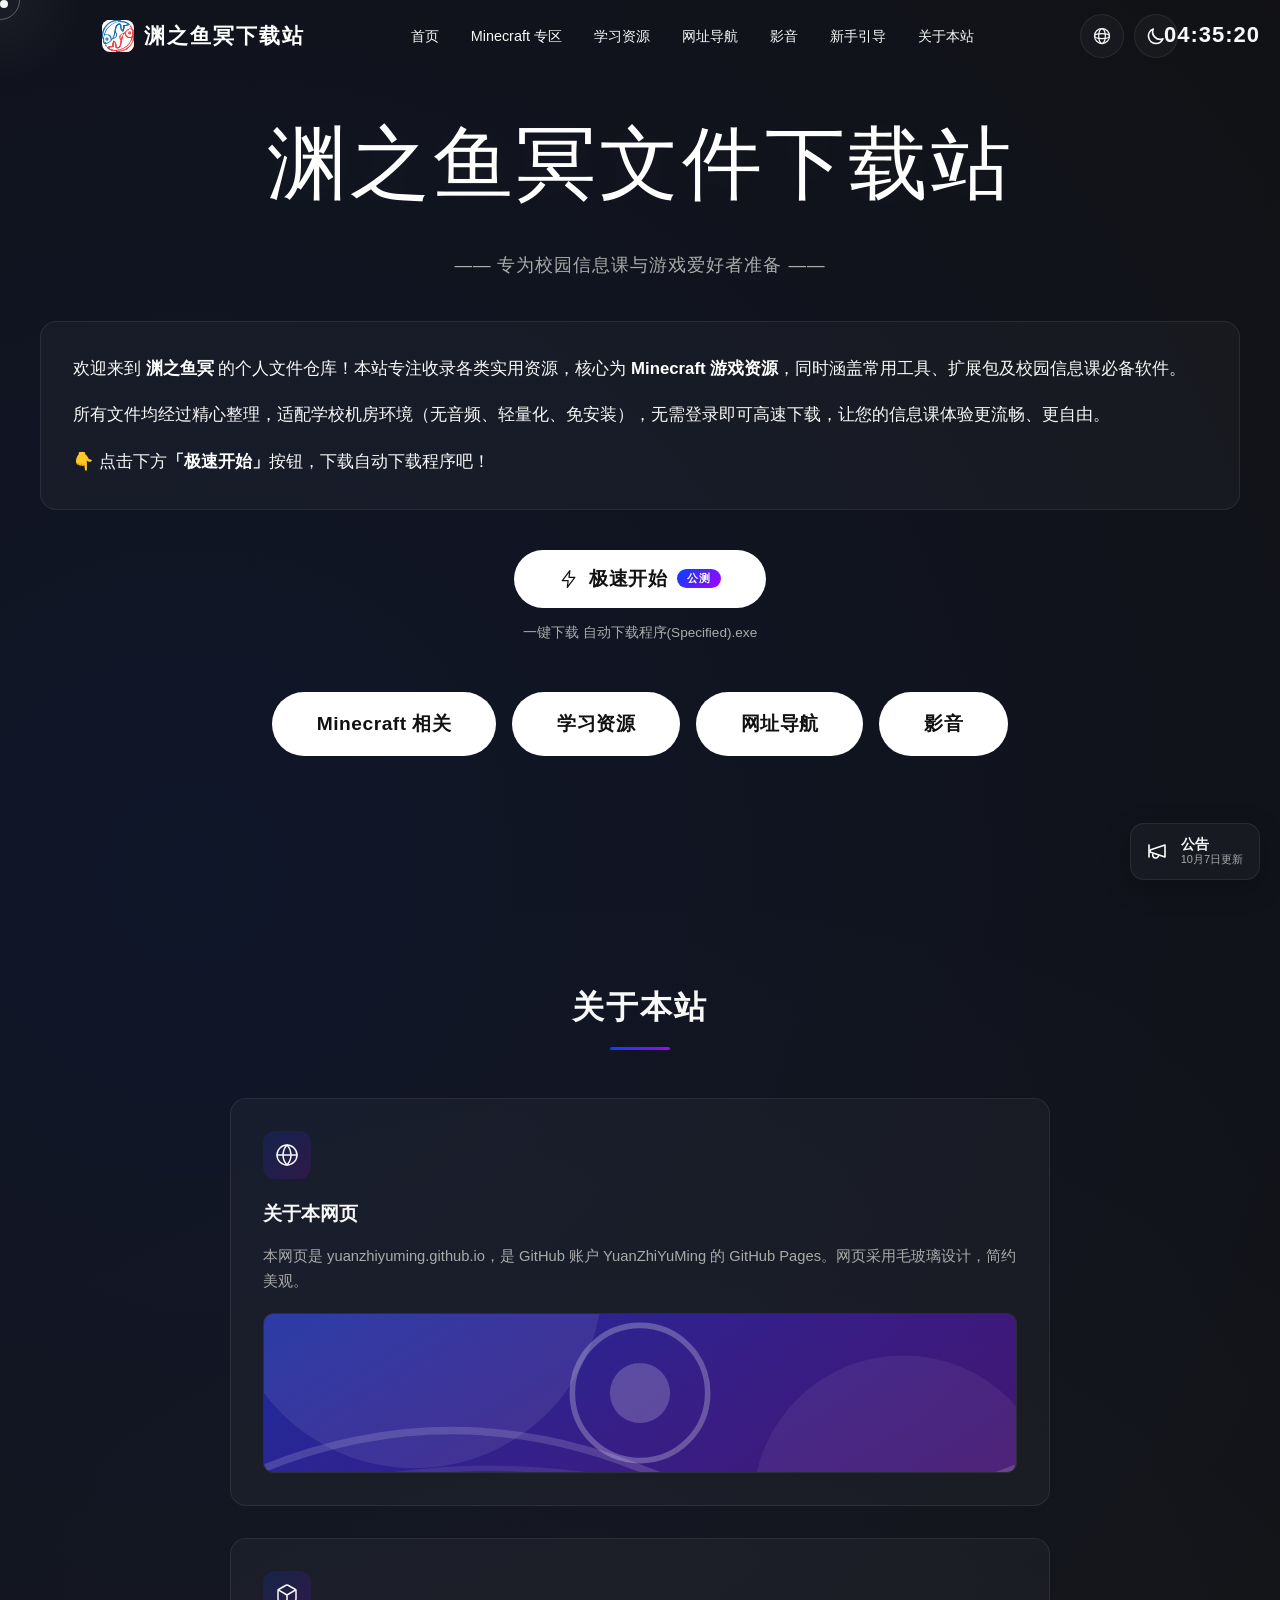
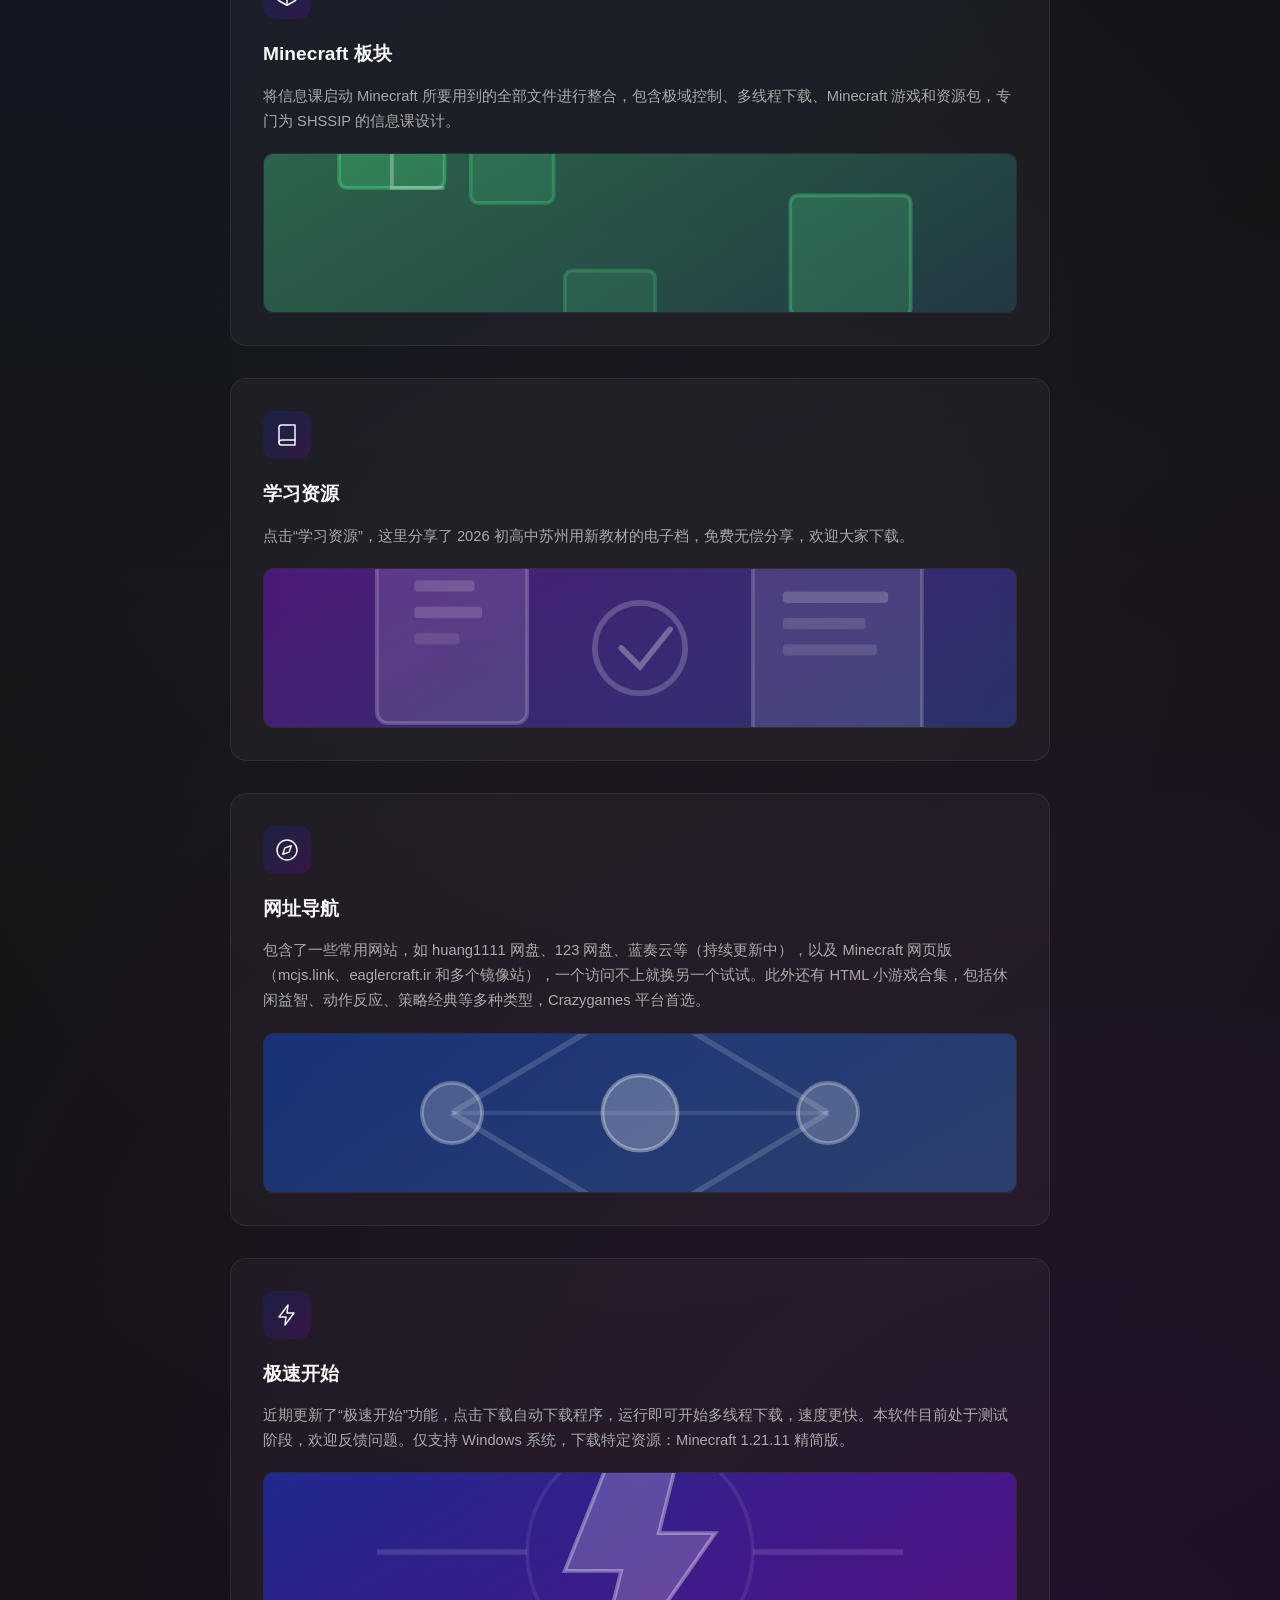
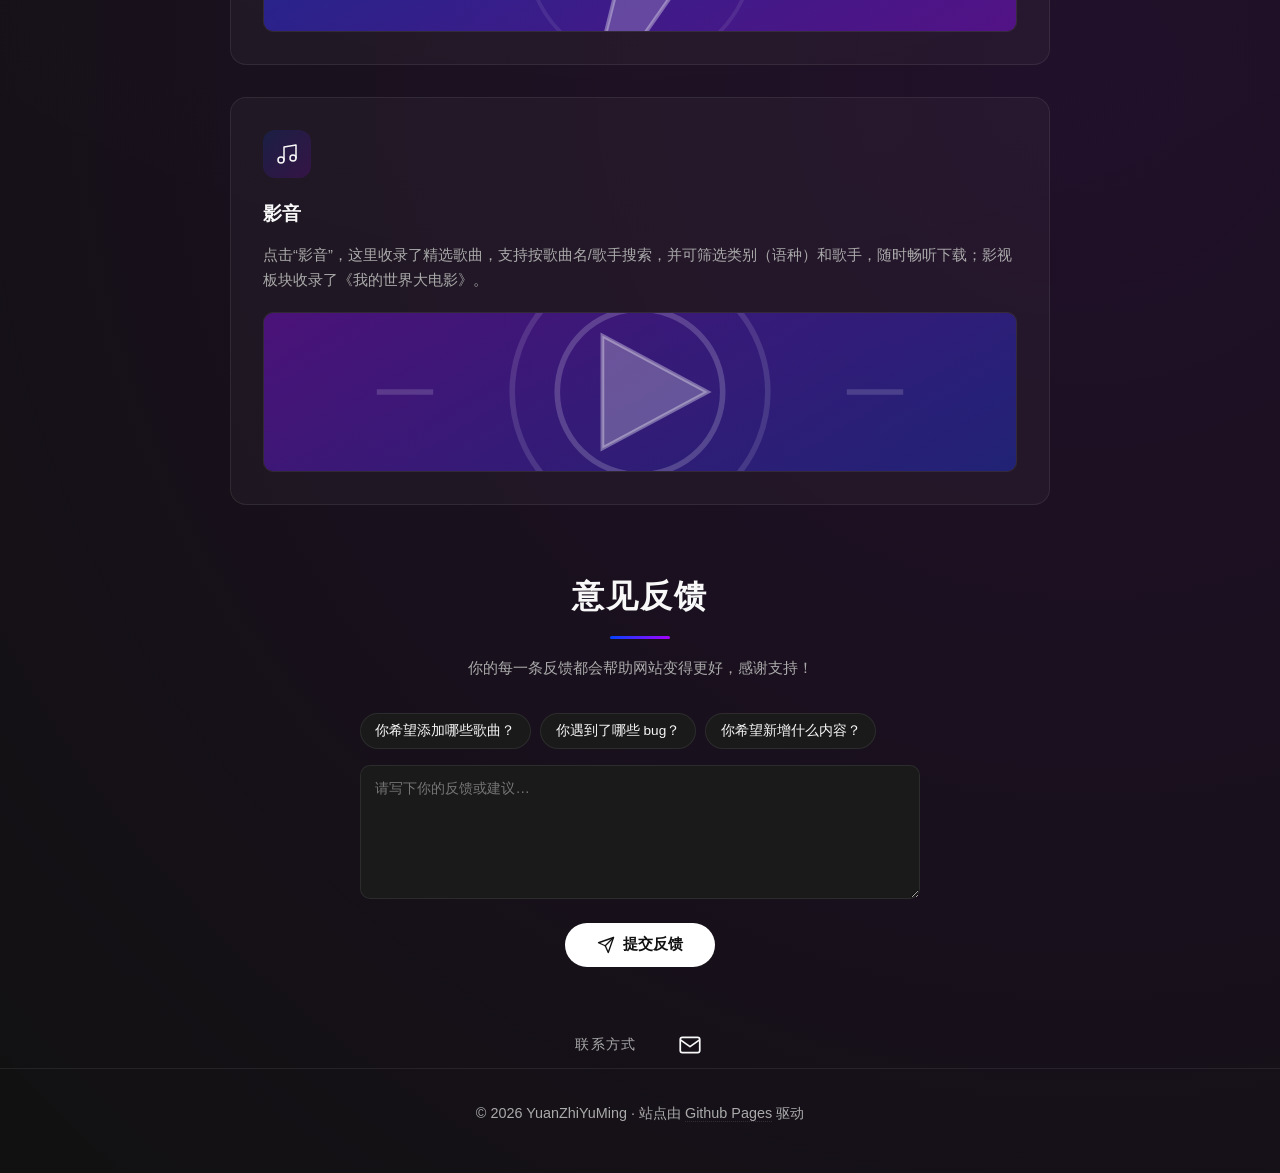
==== index.html @ 85e8ee88 "Add files via upload" ====
<!DOCTYPE html>
<html lang="zh-CN" data-theme="dark">
<head>
    <meta charset="UTF-8">
    <meta name="viewport" content="width=device-width, initial-scale=1.0">
    <title data-i18n-title="index.title">YZYM Download Centre</title>
    <link rel="icon" type="image/svg+xml" href="icon.svg">
    <link rel="stylesheet" href="style.css">
    <base target="_blank">
</head>
<body class="page-index">
<!-- 自定义光标 -->
<div class="cursor-dot" id="cursorDot"></div>
<div class="cursor-outline" id="cursorOutline"></div>
<div class="cursor-glow" id="cursorGlow"></div>

<!-- 导航头部 -->
<header>
    <div class="logo">
        <img src="icon.svg" alt="YZYM" class="logo-icon">
        <span data-i18n="index.logo">渊之鱼冥下载站</span>
    </div>
    <nav>
        <ul>
            <li><a href="#home" data-i18n="index.nav.home">首页</a></li>
            <li><a href="minecraft.html" data-i18n="index.nav.mc">Minecraft 专区</a></li>
            <li><a href="study.html" data-i18n="index.nav.study">学习资源</a></li>
            <li><a href="website.html" data-i18n="index.nav.web">网址导航</a></li>
            <li><a href="av.html" data-i18n="index.nav.av">影音</a></li>
            <li><a href="guide.html" data-i18n="index.nav.guide">新手引导</a></li>
            <li><a href="#about" data-i18n="index.nav.about">关于本站</a></li>
        </ul>
    </nav>
    <div class="header-actions">
        <button class="lang-toggle magnetic-btn" id="langToggle" aria-label="切换语言">
            <svg fill="none" stroke="currentColor" viewBox="0 0 24 24" stroke-width="1.5" stroke-linecap="round" stroke-linejoin="round">
                <circle cx="12" cy="12" r="9"/>
                <ellipse cx="12" cy="12" rx="4" ry="9"/>
                <ellipse cx="12" cy="12" rx="9" ry="3"/>
            </svg>
        </button>
        <button class="theme-toggle magnetic-btn" id="themeToggle" aria-label="切换明暗主题">
            <svg class="sun-icon" fill="none" stroke="currentColor" viewBox="0 0 24 24">
                <path stroke-linecap="round" stroke-linejoin="round" stroke-width="2" d="M12 3v1m0 16v1m9-9h-1M4 12H3m15.364 6.364l-.707-.707M6.343 6.343l-.707-.707m12.728 0l-.707.707M6.343 17.657l-.707.707M16 12a4 4 0 11-8 0 4 4 0 018 0z"></path>
            </svg>
            <svg class="moon-icon" fill="none" stroke="currentColor" viewBox="0 0 24 24">
                <path stroke-linecap="round" stroke-linejoin="round" stroke-width="2" d="M20.354 15.354A9 9 0 018.646 3.646 9.003 9.003 0 0012 21a9.003 9.003 0 008.354-5.646z"></path>
            </svg>
        </button>
    </div>
</header>

<section class="hero" id="home">
    <h1 class="hero-title" data-i18n="index.title">渊之鱼冥文件下载站</h1>
    <p class="subhead" data-i18n="index.subhead">—— 专为校园信息课与游戏爱好者准备 ——</p>

    <div class="intro glass-card">
        <p data-i18n="index.intro1">欢迎来到 <strong>渊之鱼冥</strong> 的个人文件仓库！本站专注收录各类实用资源，核心为 <strong>Minecraft 游戏资源</strong>，同时涵盖常用工具、扩展包及校园信息课必备软件。</p>
        <p data-i18n="index.intro2">所有文件均经过精心整理，适配学校机房环境（无音频、轻量化、免安装），无需登录即可高速下载，让您的信息课体验更流畅、更自由。</p>
        <p data-i18n="index.intro3">👇 点击下方<strong>「极速开始」</strong>按钮，下载自动下载程序吧！</p>
    </div>

    <div class="fast-start-section">
        <button class="btn-fast-start magnetic-btn" id="fastStartBtn">
            <svg class="fast-start-icon" viewBox="0 0 24 24" fill="none" stroke="currentColor" stroke-width="1.5" stroke-linecap="round" stroke-linejoin="round">
                <path d="M13 2L4 14h7l-1 8 9-12h-7l1-8z"></path>
            </svg>
            <span class="fast-start-text" data-i18n="index.faststart">极速开始</span>
            <span class="beta-badge">公测</span>
        </button>
        <p class="fast-start-hint" data-i18n="index.fasthint">一键下载 自动下载程序(Specified).exe</p>
    </div>

    <div class="btn-group">
        <a href="minecraft.html" class="btn magnetic-btn" data-i18n="index.btn.mc">Minecraft 相关</a>
        <a href="study.html" class="btn magnetic-btn" data-i18n="index.btn.study">学习资源</a>
        <a href="website.html" class="btn magnetic-btn" data-i18n="index.btn.web">网址导航</a>
        <a href="av.html" class="btn magnetic-btn" data-i18n="index.btn.av">影音</a>
    </div>
</section>

<footer id="about">
    <div class="about-section">
        <h2 class="about-section-title" data-i18n="index.about.title">关于本站</h2>
        <div class="about-grid">
            <div class="about-card glass-card reveal">
                <div class="card-icon">
                    <svg viewBox="0 0 24 24" fill="none" stroke="currentColor" stroke-width="1.5" stroke-linecap="round" stroke-linejoin="round">
                        <circle cx="12" cy="12" r="10"/>
                        <line x1="2" y1="12" x2="22" y2="12"/>
                        <path d="M12 2a15.3 15.3 0 0 1 4 10 15.3 15.3 0 0 1-4 10 15.3 15.3 0 0 1-4-10 15.3 15.3 0 0 1 4-10z"/>
                    </svg>
                </div>
                <h3 data-i18n="index.about.card1.title">关于本网页</h3>
                <p data-i18n="index.about.card1.text">本网页是 yuanzhiyuming.github.io，是 GitHub 账户 YuanZhiYuMing 的 GitHub Pages。网页采用毛玻璃设计，简约美观。</p>
                <div class="card-visual visual-1">
                    <svg viewBox="0 0 200 120" preserveAspectRatio="xMidYMid slice">
                        <defs>
                            <linearGradient id="g1" x1="0%" y1="0%" x2="100%" y2="100%">
                                <stop offset="0%" stop-color="#0044ff" stop-opacity="0.6"/>
                                <stop offset="100%" stop-color="#aa00ff" stop-opacity="0.3"/>
                            </linearGradient>
                        </defs>
                        <rect width="200" height="120" fill="url(#g1)"/>
                        <circle cx="40" cy="30" r="50" fill="rgba(255,255,255,0.08)"/>
                        <circle cx="170" cy="90" r="40" fill="rgba(255,255,255,0.06)"/>
                        <path d="M0 80 Q50 60 100 80 T200 80" stroke="rgba(255,255,255,0.15)" stroke-width="2" fill="none"/>
                        <path d="M0 90 Q60 70 120 90 T200 90" stroke="rgba(255,255,255,0.08)" stroke-width="1.5" fill="none"/>
                        <circle cx="100" cy="60" r="18" fill="none" stroke="rgba(255,255,255,0.25)" stroke-width="1.5"/>
                        <circle cx="100" cy="60" r="8" fill="rgba(255,255,255,0.2)"/>
                    </svg>
                </div>
            </div>
            <div class="about-card glass-card reveal">
                <div class="card-icon">
                    <svg viewBox="0 0 24 24" fill="none" stroke="currentColor" stroke-width="1.5" stroke-linecap="round" stroke-linejoin="round">
                        <path d="M21 16V8a2 2 0 0 0-1-1.73l-7-4a2 2 0 0 0-2 0l-7 4A2 2 0 0 0 3 8v8a2 2 0 0 0 1 1.73l7 4a2 2 0 0 0 2 0l7-4A2 2 0 0 0 21 16z"/>
                        <polyline points="3.27 6.96 12 12.01 20.73 6.96"/>
                        <line x1="12" y1="22.08" x2="12" y2="12"/>
                    </svg>
                </div>
                <h3 data-i18n="index.about.card2.title">Minecraft 板块</h3>
                <p data-i18n="index.about.card2.text">将信息课启动 Minecraft 所要用到的全部文件进行整合，包含极域控制、多线程下载、Minecraft 游戏和资源包，专门为 SHSSIP 的信息课设计。</p>
                <div class="card-visual visual-2">
                    <svg viewBox="0 0 200 120" preserveAspectRatio="xMidYMid slice">
                        <defs>
                            <linearGradient id="g2" x1="0%" y1="0%" x2="100%" y2="100%">
                                <stop offset="0%" stop-color="#4ade80" stop-opacity="0.4"/>
                                <stop offset="100%" stop-color="#1e3a5f" stop-opacity="0.5"/>
                            </linearGradient>
                        </defs>
                        <rect width="200" height="120" fill="url(#g2)"/>
                        <rect x="20" y="20" width="28" height="28" rx="2" fill="rgba(74,222,128,0.25)" stroke="rgba(74,222,128,0.4)" stroke-width="1"/>
                        <rect x="55" y="30" width="22" height="22" rx="2" fill="rgba(74,222,128,0.15)" stroke="rgba(74,222,128,0.3)" stroke-width="1"/>
                        <rect x="140" y="50" width="32" height="32" rx="2" fill="rgba(74,222,128,0.2)" stroke="rgba(74,222,128,0.35)" stroke-width="1"/>
                        <rect x="120" y="15" width="18" height="18" rx="2" fill="rgba(251,191,36,0.2)" stroke="rgba(251,191,36,0.35)" stroke-width="1"/>
                        <rect x="80" y="70" width="24" height="24" rx="2" fill="rgba(74,222,128,0.12)" stroke="rgba(74,222,128,0.25)" stroke-width="1"/>
                        <path d="M34 34 L34 48 L48 48" stroke="rgba(255,255,255,0.3)" stroke-width="1" fill="none"/>
                    </svg>
                </div>
            </div>
            <div class="about-card glass-card reveal">
                <div class="card-icon">
                    <svg viewBox="0 0 24 24" fill="none" stroke="currentColor" stroke-width="1.5" stroke-linecap="round" stroke-linejoin="round">
                        <path d="M4 19.5A2.5 2.5 0 0 1 6.5 17H20"/>
                        <path d="M6.5 2H20v20H6.5A2.5 2.5 0 0 1 4 19.5v-15A2.5 2.5 0 0 1 6.5 2z"/>
                    </svg>
                </div>
                <h3 data-i18n="index.about.card3.title">学习资源</h3>
                <p data-i18n="index.about.card3.text">点击“学习资源”，这里分享了 2026 初高中苏州用新教材的电子档，免费无偿分享，欢迎大家下载。</p>
                <div class="card-visual visual-3">
                    <svg viewBox="0 0 200 120" preserveAspectRatio="xMidYMid slice">
                        <defs>
                            <linearGradient id="g3" x1="0%" y1="0%" x2="100%" y2="100%">
                                <stop offset="0%" stop-color="#aa00ff" stop-opacity="0.4"/>
                                <stop offset="100%" stop-color="#2575fc" stop-opacity="0.3"/>
                            </linearGradient>
                        </defs>
                        <rect width="200" height="120" fill="url(#g3)"/>
                        <rect x="30" y="25" width="40" height="55" rx="3" fill="rgba(255,255,255,0.12)" stroke="rgba(255,255,255,0.2)" stroke-width="1"/>
                        <rect x="40" y="35" width="20" height="3" rx="1" fill="rgba(255,255,255,0.2)"/>
                        <rect x="40" y="42" width="16" height="3" rx="1" fill="rgba(255,255,255,0.15)"/>
                        <rect x="40" y="49" width="18" height="3" rx="1" fill="rgba(255,255,255,0.15)"/>
                        <rect x="40" y="56" width="12" height="3" rx="1" fill="rgba(255,255,255,0.1)"/>
                        <rect x="130" y="35" width="45" height="55" rx="3" fill="rgba(255,255,255,0.10)" stroke="rgba(255,255,255,0.18)" stroke-width="1"/>
                        <rect x="138" y="45" width="28" height="3" rx="1" fill="rgba(255,255,255,0.18)"/>
                        <rect x="138" y="52" width="22" height="3" rx="1" fill="rgba(255,255,255,0.12)"/>
                        <rect x="138" y="59" width="25" height="3" rx="1" fill="rgba(255,255,255,0.12)"/>
                        <circle cx="100" cy="60" r="12" fill="none" stroke="rgba(255,255,255,0.2)" stroke-width="1.5"/>
                        <path d="M95 60 L100 65 L108 55" stroke="rgba(255,255,255,0.3)" stroke-width="1.5" fill="none" stroke-linecap="round"/>
                    </svg>
                </div>
            </div>
            <div class="about-card glass-card reveal">
                <div class="card-icon">
                    <svg viewBox="0 0 24 24" fill="none" stroke="currentColor" stroke-width="1.5" stroke-linecap="round" stroke-linejoin="round">
                        <circle cx="12" cy="12" r="10"/>
                        <polygon points="16.24 7.76 14.12 14.12 7.76 16.24 9.88 9.88 16.24 7.76"/>
                    </svg>
                </div>
                <h3 data-i18n="index.about.card4.title">网址导航</h3>
                <p data-i18n="index.about.card4.text">包含了一些常用网站，如 huang1111 网盘等（持续更新中），以及 Minecraft 网页版（mcjs.link、eaglercraft.ir 和多个镜像站），一个访问不上就换另一个试试。此外还有 HTML 小游戏合集。</p>
                <div class="card-visual visual-4">
                    <svg viewBox="0 0 200 120" preserveAspectRatio="xMidYMid slice">
                        <defs>
                            <linearGradient id="g4" x1="0%" y1="0%" x2="100%" y2="100%">
                                <stop offset="0%" stop-color="#0044ff" stop-opacity="0.4"/>
                                <stop offset="100%" stop-color="#44a0ff" stop-opacity="0.3"/>
                            </linearGradient>
                        </defs>
                        <rect width="200" height="120" fill="url(#g4)"/>
                        <circle cx="50" cy="60" r="8" fill="rgba(255,255,255,0.2)" stroke="rgba(255,255,255,0.3)" stroke-width="1"/>
                        <circle cx="100" cy="30" r="8" fill="rgba(255,255,255,0.2)" stroke="rgba(255,255,255,0.3)" stroke-width="1"/>
                        <circle cx="150" cy="60" r="8" fill="rgba(255,255,255,0.2)" stroke="rgba(255,255,255,0.3)" stroke-width="1"/>
                        <circle cx="100" cy="90" r="8" fill="rgba(255,255,255,0.2)" stroke="rgba(255,255,255,0.3)" stroke-width="1"/>
                        <circle cx="100" cy="60" r="10" fill="rgba(255,255,255,0.25)" stroke="rgba(255,255,255,0.35)" stroke-width="1"/>
                        <line x1="50" y1="60" x2="100" y2="30" stroke="rgba(255,255,255,0.15)" stroke-width="1.5"/>
                        <line x1="100" y1="30" x2="150" y2="60" stroke="rgba(255,255,255,0.15)" stroke-width="1.5"/>
                        <line x1="150" y1="60" x2="100" y2="90" stroke="rgba(255,255,255,0.15)" stroke-width="1.5"/>
                        <line x1="100" y1="90" x2="50" y2="60" stroke="rgba(255,255,255,0.15)" stroke-width="1.5"/>
                        <line x1="50" y1="60" x2="100" y2="60" stroke="rgba(255,255,255,0.1)" stroke-width="1"/>
                        <line x1="150" y1="60" x2="100" y2="60" stroke="rgba(255,255,255,0.1)" stroke-width="1"/>
                    </svg>
                </div>
            </div>
            <div class="about-card glass-card reveal">
                <div class="card-icon">
                    <svg viewBox="0 0 24 24" fill="none" stroke="currentColor" stroke-width="1.5" stroke-linecap="round" stroke-linejoin="round">
                        <path d="M13 2L4 14h7l-1 8 9-12h-7l1-8z"/>
                    </svg>
                </div>
                <h3 data-i18n="index.about.card5.title">极速开始</h3>
                <p data-i18n="index.about.card5.text">近期更新了“极速开始”功能，点击下载自动下载程序，运行即可开始多线程下载，速度更快。本软件目前处于测试阶段，欢迎反馈问题。仅支持 Windows 系统，下载特定资源：Minecraft 1.21.11 精简版。</p>
                <div class="card-visual visual-5">
                    <svg viewBox="0 0 200 120" preserveAspectRatio="xMidYMid slice">
                        <defs>
                            <linearGradient id="g5" x1="0%" y1="0%" x2="100%" y2="100%">
                                <stop offset="0%" stop-color="#0044ff" stop-opacity="0.5"/>
                                <stop offset="100%" stop-color="#aa00ff" stop-opacity="0.4"/>
                            </linearGradient>
                        </defs>
                        <rect width="200" height="120" fill="url(#g5)"/>
                        <path d="M100 15 L80 65 L95 65 L85 105 L120 55 L105 55 L115 15 Z" fill="rgba(255,255,255,0.2)" stroke="rgba(255,255,255,0.35)" stroke-width="1"/>
                        <line x1="30" y1="60" x2="70" y2="60" stroke="rgba(255,255,255,0.12)" stroke-width="1.5"/>
                        <line x1="130" y1="60" x2="170" y2="60" stroke="rgba(255,255,255,0.12)" stroke-width="1.5"/>
                        <line x1="50" y1="35" x2="75" y2="35" stroke="rgba(255,255,255,0.08)" stroke-width="1"/>
                        <line x1="125" y1="35" x2="150" y2="35" stroke="rgba(255,255,255,0.08)" stroke-width="1"/>
                        <line x1="50" y1="85" x2="75" y2="85" stroke="rgba(255,255,255,0.08)" stroke-width="1"/>
                        <line x1="125" y1="85" x2="150" y2="85" stroke="rgba(255,255,255,0.08)" stroke-width="1"/>
                        <circle cx="100" cy="60" r="30" fill="none" stroke="rgba(255,255,255,0.08)" stroke-width="1"/>
                    </svg>
                </div>
            </div>
            <div class="about-card glass-card reveal">
                <div class="card-icon">
                    <svg viewBox="0 0 24 24" fill="none" stroke="currentColor" stroke-width="1.5" stroke-linecap="round" stroke-linejoin="round">
                        <path d="M9 18V5l12-2v13"/>
                        <circle cx="6" cy="18" r="3"/>
                        <circle cx="18" cy="16" r="3"/>
                    </svg>
                </div>
                <h3 data-i18n="index.about.card7.title">影音</h3>
                <p data-i18n="index.about.card7.text">点击“影音”，这里收录了精选歌曲，支持按歌曲名/歌手搜索，并可筛选类别（语种）和歌手，随时畅听下载；影视板块收录了《我的世界大电影》。</p>
                <div class="card-visual visual-7">
                    <svg viewBox="0 0 200 120" preserveAspectRatio="xMidYMid slice">
                        <defs>
                            <linearGradient id="g7" x1="0%" y1="0%" x2="100%" y2="100%">
                                <stop offset="0%" stop-color="#aa00ff" stop-opacity="0.4"/>
                                <stop offset="100%" stop-color="#0044ff" stop-opacity="0.35"/>
                            </linearGradient>
                        </defs>
                        <rect width="200" height="120" fill="url(#g7)"/>
                        <circle cx="100" cy="60" r="34" fill="none" stroke="rgba(255,255,255,0.12)" stroke-width="1.5"/>
                        <circle cx="100" cy="60" r="22" fill="none" stroke="rgba(255,255,255,0.18)" stroke-width="1.5"/>
                        <path d="M90 45 L118 60 L90 75 Z" fill="rgba(255,255,255,0.25)" stroke="rgba(255,255,255,0.35)" stroke-width="1"/>
                        <line x1="30" y1="60" x2="45" y2="60" stroke="rgba(255,255,255,0.15)" stroke-width="1.5"/>
                        <line x1="155" y1="60" x2="170" y2="60" stroke="rgba(255,255,255,0.15)" stroke-width="1.5"/>
                        <circle cx="40" cy="35" r="3" fill="rgba(255,255,255,0.2)"/>
                        <circle cx="160" cy="85" r="3" fill="rgba(255,255,255,0.15)"/>
                    </svg>
                </div>
            </div>
        </div>
    </div>

    <section class="feedback-section" id="feedback">
        <h2 class="about-section-title" data-i18n="index.feedback.title">意见反馈</h2>
        <p class="feedback-desc" data-i18n="index.feedback.desc">你的每一条反馈都会帮助网站变得更好，感谢支持！</p>
        <form class="feedback-form" id="feedbackForm" novalidate>
            <div class="feedback-presets" role="group" aria-label="预设问题">
                <button type="button" class="feedback-preset" data-q="1" data-i18n="index.feedback.q1">你希望添加哪些歌曲？</button>
                <button type="button" class="feedback-preset" data-q="2" data-i18n="index.feedback.q2">你遇到了哪些 bug？</button>
                <button type="button" class="feedback-preset" data-q="3" data-i18n="index.feedback.q3">你希望新增什么内容？</button>
            </div>
            <textarea id="fbText" name="feedback" rows="5" data-i18n-placeholder="index.feedback.placeholder" placeholder="点击上方按钮快速填入问题，或直接输入你的反馈…"></textarea>
            <button type="submit" class="feedback-submit magnetic-btn">
                <svg viewBox="0 0 24 24" fill="none" stroke="currentColor" stroke-width="1.8" stroke-linecap="round" stroke-linejoin="round"><path d="M22 2L11 13"/><path d="M22 2L15 22l-4-9-9-4z"/></svg>
                <span data-i18n="index.feedback.submit">提交反馈</span>
            </button>
        </form>
        <p class="feedback-hint" id="feedbackHint"></p>
    </section>

    <div class="contact-bar">
        <span class="contact-title" data-i18n="index.contact.title">联系方式</span>
        <div class="contact-item">
            <button class="contact-icon" type="button" aria-label="Email">
                <svg viewBox="0 0 24 24" fill="none" stroke="currentColor" stroke-width="1.6" stroke-linecap="round" stroke-linejoin="round">
                    <rect x="3" y="5" width="18" height="14" rx="2"/>
                    <path d="m3.5 7.5 8.5 6 8.5-6"/>
                </svg>
            </button>
            <div class="contact-pop">
                <span class="contact-label" data-i18n="index.contact.email">邮箱</span>
                <span class="contact-value">stardragon86@outlook.com</span>
                <button class="contact-copy dl-copy" type="button" data-url="stardragon86@outlook.com" aria-label="复制邮箱">
                    <svg fill="none" stroke="currentColor" viewBox="0 0 24 24" stroke-width="2" stroke-linecap="round" stroke-linejoin="round"><rect x="9" y="9" width="12" height="12" rx="2"/><path d="M5 15H4a2 2 0 0 1-2-2V4a2 2 0 0 1 2-2h9a2 2 0 0 1 2 2v1"/></svg>
                </button>
            </div>
        </div>
    </div>
    <div class="about-footer">
        <p data-i18n="index.footer">© 2026 YuanZhiYuMing · 站点由 <a href="https://pages.github.com/" target="_blank">Github Pages</a> 驱动</p>
    </div>
</footer>

<!-- 右下角浮动公告 -->
<button class="notice-float" id="noticeFloat" type="button" aria-label="查看公告">
    <svg class="notice-float-icon" viewBox="0 0 24 24" fill="none" stroke="currentColor" stroke-width="1.6" stroke-linecap="round" stroke-linejoin="round">
        <path d="M3 11l15-5v12L3 13v-2z"/>
        <path d="M11.6 16.8a3 3 0 1 1-5.8-1.6"/>
        <line x1="2" y1="6" x2="2" y2="18"/>
    </svg>
    <span class="notice-float-body">
        <span class="notice-float-title" data-i18n="index.notice.title">公告</span>
        <span class="notice-float-date">10月7日更新</span>
    </span>
</button>

<!-- 公告详情弹窗 -->
<div class="notice-modal" id="noticeModal" hidden>
    <div class="notice-modal-backdrop" id="noticeModalBackdrop"></div>
    <div class="notice-modal-panel" role="dialog" aria-modal="true" aria-label="公告详情">
        <button class="notice-modal-close" id="noticeModalClose" type="button" aria-label="关闭">&times;</button>
        <h3 class="notice-modal-title" data-i18n="index.notice.title">公告</h3>
        <p class="notice-modal-date">10月7日更新</p>
        <div class="notice-modal-body">
            <ul>
                <li>修复了已知问题</li>
            </ul>
        </div>
    </div>
</div>

<script type="text/javascript" src="lang.js"></script>
<script type="text/javascript" src="index.js"></script>
</body>
</html>
---- style.css ----
/* ============================================================
   style.css  —  全站合并样式表
   ------------------------------------------------------------
   结构：
   1.  全局重置 & 公共基础（光标、动画、磁性按钮、毛玻璃卡片）
   2.  主题切换按钮（公共 + 按页面定位）
   3.  主题变量（按页面隔离：body.page-index / page-guide / page-mc*）
   4.  页面基础布局（公共 + 按页面隔离）
   5.  各页面专属样式
   6.  响应式（按页面隔离）

   页面标识类（写在各 HTML 的 <body> 上）：
     page-index      → index.html
     page-guide      → guide.html
     page-study      → study.html
     page-minecraft  → minecraft.html
     page-website    → website.html
   study / minecraft / website 共用同一套主题变量与基础布局。
   ============================================================ */


/* ========== 1. 全局重置 ========== */
* {
    margin: 0;
    padding: 0;
    box-sizing: border-box;
}

html {
    scroll-behavior: smooth;
}

/* ========== 隐藏默认光标 ========== */
* {
    cursor: none !important;
}

/* ========== 自定义光标（全站统一） ========== */
.cursor-dot {
    width: 8px;
    height: 8px;
    background: var(--accent-white);
    border-radius: 50%;
    position: fixed;
    pointer-events: none;
    z-index: 99999;
    transition: transform 0.1s ease, opacity 0.3s ease;
    mix-blend-mode: difference;
}
.cursor-outline {
    width: 40px;
    height: 40px;
    border: 1px solid var(--cursor-outline);
    border-radius: 50%;
    position: fixed;
    pointer-events: none;
    z-index: 99998;
    transition: transform 0.15s ease, width 0.3s ease, height 0.3s ease, border-color 0.3s ease;
}
.cursor-outline.hover {
    width: 60px;
    height: 60px;
    border-color: var(--accent-white);
}
/* 动态光效 */
.cursor-glow {
    width: 180px;
    height: 180px;
    background: radial-gradient(circle, var(--glow-color) 0%, transparent 70%);
    border-radius: 50%;
    position: fixed;
    pointer-events: none;
    z-index: 99997;
    opacity: 0.15;
    transform: translate(-50%, -50%);
    transition: opacity 0.3s ease;
}

/* ========== 页面加载淡入动画（全站统一） ========== */
body {
    opacity: 0;
    animation: pageFadeIn 0.7s ease forwards;
}
@keyframes pageFadeIn {
    to { opacity: 1; }
}
@keyframes fadeUp {
    to { opacity: 1; transform: translateY(0); }
}

/* ========== 磁性按钮（全站统一） ========== */
.magnetic-btn {
    position: relative;
    transition: transform 0.3s cubic-bezier(0.16, 1, 0.3, 1);
}
.magnetic-btn:hover {
    transform: scale(1.05);
}
/* 仅首页的磁性按钮有渐变光效 */
body.page-index .magnetic-btn::after {
    content: '';
    position: absolute;
    inset: -2px;
    border-radius: inherit;
    background: linear-gradient(135deg, rgba(139, 127, 112, 0.2), rgba(180, 165, 145, 0.1));
    opacity: 0;
    transition: opacity 0.3s;
    z-index: -1;
}
body.page-index .magnetic-btn:hover::after {
    opacity: 1;
}

/* ========== 毛玻璃卡片基础（全站统一） ========== */
.glass-card {
    background: var(--glass-bg);
    backdrop-filter: blur(var(--glass-blur));
    -webkit-backdrop-filter: blur(var(--glass-blur));
    border: 1px solid var(--glass-border);
    border-radius: 16px;
    transition: all 0.4s cubic-bezier(0.16, 1, 0.3, 1);
}
/* 仅首页的毛玻璃卡片有 hover 阴影 */
body.page-index .glass-card:hover {
    border-color: var(--border-color);
    box-shadow: 0 20px 40px rgba(0,0,0,0.15);
}
[data-theme="light"] body.page-index .glass-card:hover {
    box-shadow: 0 20px 40px rgba(0,0,0,0.08);
}


/* ========== 2. 主题切换按钮（公共部分） ========== */
.theme-toggle {
    width: 44px;
    height: 44px;
    border-radius: 50%;
    border: 1px solid var(--glass-border);
    background: var(--glass-bg);
    backdrop-filter: blur(var(--glass-blur));
    -webkit-backdrop-filter: blur(var(--glass-blur));
    color: var(--text-primary);
    cursor: none;
    transition: all 0.3s cubic-bezier(0.16, 1, 0.3, 1);
    display: flex;
    align-items: center;
    justify-content: center;
    flex-shrink: 0;
    position: relative;
    overflow: hidden;
}
.theme-toggle:hover {
    transform: scale(1.1);
    border-color: var(--accent-white);
    background: var(--glass-bg);
}
.theme-toggle:active {
    transform: scale(0.95);
}
.theme-toggle svg {
    width: 20px;
    height: 20px;
    position: absolute;
    transition: all 0.4s cubic-bezier(0.16, 1, 0.3, 1);
}
/* 深色模式：显示月亮，隐藏太阳 */
[data-theme="dark"] .theme-toggle .sun-icon {
    opacity: 0;
    transform: rotate(90deg) scale(0.5);
}
[data-theme="dark"] .theme-toggle .moon-icon {
    opacity: 1;
    transform: rotate(0deg) scale(1);
}
/* 浅色模式：显示太阳，隐藏月亮 */
[data-theme="light"] .theme-toggle .sun-icon {
    opacity: 1;
    transform: rotate(0deg) scale(1);
}
[data-theme="light"] .theme-toggle .moon-icon {
    opacity: 0;
    transform: rotate(-90deg) scale(0.5);
}

/* ===== 首页导航栏 Y 轴居中（右上角）时钟 ===== */
.site-clock {
    position: fixed;
    top: 24px;
    right: 20px;
    z-index: 1001;
    font-size: 22px;
    font-weight: 600;
    line-height: 1;
    letter-spacing: 1px;
    font-variant-numeric: tabular-nums;
    color: var(--text-primary);
    text-decoration: none;
    transition: color 0.25s ease;
}
.site-clock:hover {
    color: var(--accent-white);
}

/* 语言切换按钮（与主题按钮同尺寸、同高度） */
.lang-toggle {
    width: 44px;
    height: 44px;
    border-radius: 50%;
    border: 1px solid var(--glass-border);
    background: var(--glass-bg);
    backdrop-filter: blur(var(--glass-blur));
    -webkit-backdrop-filter: blur(var(--glass-blur));
    color: var(--text-primary);
    cursor: none;
    transition: all 0.3s cubic-bezier(0.16, 1, 0.3, 1);
    display: flex;
    align-items: center;
    justify-content: center;
    flex-shrink: 0;
}
.lang-toggle:hover {
    border-color: var(--accent-white);
    transform: scale(1.1);
}
.lang-toggle svg {
    width: 20px;
    height: 20px;
}

/* guide / mc 系列的切换按钮为右上角浮动定位 */
body.page-guide .theme-toggle {
    position: fixed !important;
    top: 20px;
    right: 20px;
    z-index: 999;
}
body.page-guide .lang-toggle {
    position: fixed;
    top: 20px;
    right: 72px;
    z-index: 999;
}
body.page-study .theme-toggle,
body.page-minecraft .theme-toggle,
body.page-website .theme-toggle,
body.page-av .theme-toggle {
    position: fixed;
    top: 20px;
    right: 20px;
    z-index: 999;
}
body.page-study .lang-toggle,
body.page-minecraft .lang-toggle,
body.page-website .lang-toggle,
body.page-av .lang-toggle {
    position: fixed;
    top: 20px;
    right: 72px;
    z-index: 999;
}


/* ============================================================
   3. 主题变量（按页面隔离）
   ============================================================ */

/* ----- 首页 index ----- */
body.page-index {
    --bg-body: #111111;
    --bg-card: #1a1a1a;
    --text-primary: #f8f8f8;
    --text-secondary: #aaaaaa;
    --border-color: rgba(255,255,255,0.12);
    --accent-white: #ffffff;
    --btn-bg: #ffffff;
    --btn-text: #111111;
    --notice-line: #cccccc;
    --notice-bg: rgba(255,255,255,0.05);
    --cursor-outline: rgba(255,255,255,0.3);
    --glow-color: rgba(255,255,255,0.3);
    --glass-bg: rgba(255,255,255,0.03);
    --glass-border: rgba(255,255,255,0.08);
    --glass-blur: 20px;
    --title-glow: rgba(255,255,255,0.045);
    --title-glow-far: rgba(255,255,255,0.018);
}
[data-theme="light"] body.page-index {
    --bg-body: #f5f5f5;
    --bg-card: #ffffff;
    --text-primary: #111111;
    --text-secondary: #666666;
    --border-color: rgba(0,0,0,0.12);
    --accent-white: #111111;
    --btn-bg: #111111;
    --btn-text: #ffffff;
    --notice-line: #333333;
    --notice-bg: rgba(0,0,0,0.04);
    --cursor-outline: rgba(0,0,0,0.3);
    --glow-color: rgba(0,0,0,0.15);
    --glass-bg: rgba(255,255,255,0.5);
    --glass-border: rgba(0,0,0,0.08);
    --glass-blur: 20px;
    --title-glow: rgba(0,0,0,0.024);
    --title-glow-far: rgba(0,0,0,0.009);
}

/* ----- 引导页 guide ----- */
body.page-guide {
    --bg-primary: #0d1117;
    --bg-secondary: #161b22;
    --bg-card: #1c2333;
    --bg-hover: #252d3f;
    --border-color: #30363d;
    --text-primary: #f0f0f0;
    --text-secondary: #999;
    --text-muted: #666;
    --accent-gray: #cccccc;
    --accent-hover-gray: #ffffff;
    --highlight-bg: #1e1820;
    --highlight-border: #999999;
    --code-bg: #0a0d10;
    --scrollbar-track: #0d1117;
    --scrollbar-thumb: #30363d;
    --sidebar-width: 290px;
    --header-height: 0px;
    --toc-level-indent: 18px;
    --btn-bg: rgba(255,255,255,0.08);
    --btn-hover-bg: rgba(255,255,255,0.15);
    --cursor-outline: rgba(255,255,255,0.3);
    --glow-color: rgba(255,255,255,0.3);
    --accent-white: #ffffff;
    --glass-bg: rgba(255,255,255,0.03);
    --glass-border: rgba(255,255,255,0.08);
    --glass-blur: 30px;
}
[data-theme="light"] body.page-guide {
    --bg-primary: #f5f5f5;
    --bg-secondary: #ffffff;
    --bg-card: #f0f0f0;
    --bg-hover: #e6e6e6;
    --border-color: #d0d0d0;
    --text-primary: #111111;
    --text-secondary: #666;
    --text-muted: #888;
    --accent-gray: #222222;
    --accent-hover-gray: #000000;
    --highlight-bg: #ece8ed;
    --highlight-border: #777777;
    --code-bg: #f0f0f0;
    --scrollbar-track: #f5f5f5;
    --scrollbar-thumb: #bbbbbb;
    --btn-bg: rgba(0,0,0,0.06);
    --btn-hover-bg: rgba(0,0,0,0.12);
    --cursor-outline: rgba(0,0,0,0.3);
    --glow-color: rgba(0,0,0,0.15);
    --accent-white: #111111;
    --glass-bg: rgba(255,255,255,0.5);
    --glass-border: rgba(0,0,0,0.08);
    --glass-blur: 30px;
}

/* ----- 文件列表页 study / minecraft / website（共用） ----- */
body.page-study,
body.page-minecraft,
body.page-website,
body.page-av {
    --bg-body: #121212;
    --bg-container: #1e1e1e;
    --bg-card: rgba(255,255,255,0.06);
    --bg-card-hover: rgba(255,255,255,0.12);
    --border-color: rgba(255,255,255,0.1);
    --text-primary: #f0f0f0;
    --text-secondary: #999;
    --shadow: 0 8px 25px rgba(0,0,0,0.3);
    --btn-normal-bg: #ffffff;
    --btn-normal-text: #121212;
    --guide-btn-bg: #f5f5f5;
    --guide-btn-text: #121212;
    --icon-bg: rgba(255,255,255,0.08);
    --cursor-outline: rgba(255,255,255,0.3);
    --glow-color: rgba(255,255,255,0.3);
    --accent-white: #ffffff;
    --glass-bg: rgba(255,255,255,0.03);
    --glass-border: rgba(255,255,255,0.08);
    --glass-blur: 30px;
}
[data-theme="light"] body.page-study,
[data-theme="light"] body.page-minecraft,
[data-theme="light"] body.page-website,
[data-theme="light"] body.page-av {
    --bg-body: #f5f5f5;
    --bg-container: #ffffff;
    --bg-card: rgba(0,0,0,0.04);
    --bg-card-hover: rgba(0,0,0,0.08);
    --border-color: rgba(0,0,0,0.1);
    --text-primary: #121212;
    --text-secondary: #666;
    --shadow: 0 8px 25px rgba(0,0,0,0.08);
    --btn-normal-bg: #121212;
    --btn-normal-text: #ffffff;
    --guide-btn-bg: #1a1a1a;
    --guide-btn-text: #ffffff;
    --icon-bg: rgba(0,0,0,0.06);
    --cursor-outline: rgba(0,0,0,0.3);
    --glow-color: rgba(0,0,0,0.15);
    --accent-white: #111111;
    --glass-bg: rgba(255,255,255,0.5);
    --glass-border: rgba(0,0,0,0.08);
    --glass-blur: 30px;
}


/* ============================================================
   4. 页面基础布局
   ============================================================ */
body {
    color: var(--text-primary);
    transition: background 0.3s, color 0.3s;
}

/* ----- 首页 index ----- */
body.page-index {
    font-family: "PingFang SC", "Microsoft YaHei", sans-serif;
    line-height: 1.7;
    overflow-x: hidden;
    background:
        radial-gradient(circle at 15% 20%, rgba(0,68,255,0.10), transparent 45%),
        radial-gradient(circle at 85% 75%, rgba(170,0,255,0.10), transparent 45%),
        radial-gradient(circle at 50% 50%, rgba(255,255,255,0.03), transparent 60%),
        var(--bg-body);
}
[data-theme="light"] body.page-index {
    background:
        radial-gradient(circle at 15% 20%, rgba(0,68,255,0.08), transparent 45%),
        radial-gradient(circle at 85% 75%, rgba(170,0,255,0.08), transparent 45%),
        var(--bg-body);
}

/* ----- 引导页 guide ----- */
body.page-guide {
    font-family: -apple-system, BlinkMacSystemFont, "Segoe UI", "Noto Sans", Helvetica, Arial, sans-serif;
    background: var(--bg-primary);
    line-height: 1.7;
    font-size: 15px;
    display: flex;
    min-height: 100vh;
    margin: 0;
}

/* ----- 文件列表页 study / minecraft / website ----- */
body.page-study,
body.page-minecraft,
body.page-website,
body.page-av {
    font-family: -apple-system, BlinkMacSystemFont, 'Segoe UI', Roboto, sans-serif;
    background-color: var(--bg-body);
    min-height: 100vh;
    padding: 40px 20px;
    position: relative;
}


/* ============================================================
   5. 各页面专属样式
   ============================================================ */

/* ===== 首页 index 专属 ===== */
/* 导航栏 */
header {
    width: 100%;
    padding: 0.85rem 8%;
    display: flex;
    justify-content: space-between;
    align-items: center;
    gap: 1.5rem;
    position: fixed;
    top: 0;
    left: 0;
    background: rgba(20,20,20,0);
    backdrop-filter: blur(0);
    -webkit-backdrop-filter: blur(0);
    z-index: 999;
    transition: all 0.3s ease;
    border-bottom: 1px solid transparent;
}
header.scrolled {
    background: rgba(20,20,20,0.25);
    backdrop-filter: blur(24px) saturate(1.8);
    -webkit-backdrop-filter: blur(24px) saturate(1.8);
    border-bottom: 1px solid var(--glass-border);
    box-shadow: 0 2px 20px rgba(0,0,0,0.2);
}
[data-theme="light"] header.scrolled {
    background: rgba(245,245,245,0.3);
    backdrop-filter: blur(24px) saturate(1.8);
    -webkit-backdrop-filter: blur(24px) saturate(1.8);
}

.logo {
    font-size: 1.3rem;
    font-weight: 700;
    letter-spacing: 2px;
    color: var(--accent-white);
    white-space: nowrap;
    display: flex;
    align-items: center;
    gap: 0.6rem;
}
.logo .logo-icon {
    width: 32px;
    height: 32px;
    flex-shrink: 0;
    border-radius: 8px;
}

nav ul {
    display: flex;
    gap: 2rem;
    list-style: none;
    white-space: nowrap;
}
nav a {
    text-decoration: none;
    color: var(--text-primary);
    font-size: 0.9rem;
    position: relative;
    transition: 0.2s;
}
nav a::after {
    content: '';
    position: absolute;
    bottom: -4px;
    left: 0;
    width: 0;
    height: 2px;
    background: var(--accent-white);
    transition: 0.3s;
}
nav a:hover::after {
    width: 100%;
}

/* 右下角浮动公告 */
.notice-float {
    position: fixed;
    right: 20px;
    bottom: 20px;
    z-index: 900;
    display: flex;
    align-items: center;
    gap: 10px;
    padding: 12px 16px;
    color: var(--text-primary);
    background: var(--glass-bg);
    border: 1px solid var(--glass-border);
    border-radius: 14px;
    backdrop-filter: blur(14px);
    -webkit-backdrop-filter: blur(14px);
    box-shadow: 0 8px 28px rgba(0, 0, 0, 0.22);
    cursor: none;
    transition: transform 0.25s ease, border-color 0.25s ease;
}
.notice-float:hover {
    transform: translateY(-3px);
    border-color: var(--accent-white);
}
.notice-float-icon {
    width: 24px;
    height: 24px;
    flex-shrink: 0;
    color: var(--accent-white);
}
.notice-float-body {
    display: flex;
    flex-direction: column;
    align-items: flex-start;
    line-height: 1.25;
    text-align: left;
}
.notice-float-title {
    font-size: 14px;
    font-weight: 700;
}
.notice-float-date {
    font-size: 11px;
    color: var(--text-secondary);
}

/* 公告详情弹窗 */
.notice-modal {
    position: fixed;
    inset: 0;
    z-index: 2000;
    display: flex;
    align-items: center;
    justify-content: center;
}
.notice-modal[hidden] {
    display: none;
}
.notice-modal-backdrop {
    position: absolute;
    inset: 0;
    background: rgba(0, 0, 0, 0.55);
    backdrop-filter: blur(3px);
    -webkit-backdrop-filter: blur(3px);
}
.notice-modal-panel {
    position: relative;
    width: min(680px, 90vw);
    max-height: 80vh;
    overflow-y: auto;
    padding: 28px 30px;
    background: var(--bg-card);
    border: 1px solid var(--glass-border);
    border-radius: 18px;
    box-shadow: 0 24px 60px rgba(0, 0, 0, 0.4);
    color: var(--text-primary);
}
.notice-modal-close {
    position: absolute;
    top: 14px;
    right: 16px;
    width: 32px;
    height: 32px;
    border: none;
    background: transparent;
    color: var(--text-secondary);
    font-size: 24px;
    line-height: 1;
    cursor: none;
    transition: color 0.2s ease, transform 0.2s ease;
}
.notice-modal-close:hover {
    color: var(--accent-white);
    transform: rotate(90deg);
}
.notice-modal-title {
    font-size: 20px;
    font-weight: 700;
    margin-bottom: 4px;
    letter-spacing: 1px;
}
.notice-modal-date {
    font-size: 12px;
    color: var(--text-secondary);
    margin-bottom: 18px;
}
.notice-modal-body ul {
    list-style: none;
    display: flex;
    flex-direction: column;
    gap: 10px;
    text-align: left;
}
.notice-modal-body li {
    position: relative;
    padding-left: 18px;
    font-size: 14px;
    line-height: 1.6;
    color: var(--text-primary);
}
.notice-modal-body li::before {
    content: '';
    position: absolute;
    left: 0;
    top: 0.6em;
    width: 6px;
    height: 6px;
    border-radius: 50%;
    background: var(--accent-white);
}

/* 主视觉容器 */
.hero {
    min-height: 100vh;
    display: flex;
    flex-direction: column;
    align-items: center;
    text-align: center;
    padding: 96px 0 4rem 0;
}
body.page-index .hero-title {
    font-size: clamp(2.5rem, 8vw, 5rem);
    font-weight: 500;
    margin-bottom: 1.2rem;
    letter-spacing: 3px;
    color: var(--accent-white);
    text-shadow:
        0 0 30px var(--title-glow),
        0 0 60px var(--title-glow-far),
        0 0 100px var(--title-glow-far);
    opacity: 0;
    transform: translateY(40px);
    animation: fadeUp 1s cubic-bezier(0.16, 1, 0.3, 1) forwards;
    animation-delay: 0.2s;
}
.subhead {
    font-size: 1.1rem;
    color: var(--text-secondary);
    margin-bottom: 2.5rem;
    letter-spacing: 1px;
    opacity: 0;
    transform: translateY(40px);
    animation: fadeUp 1s cubic-bezier(0.16, 1, 0.3, 1) forwards;
    animation-delay: 0.4s;
}

/* 介绍卡片（毛玻璃） */
.intro {
    max-width: 1200px;
    width: calc(100% - 60px);
    font-size: 1.05em;
    line-height: 1.8;
    color: var(--text-primary);
    margin-bottom: 2.5rem;
    text-align: left;
    padding: 2rem;
}
.intro p {
    margin-bottom: 1rem;
}
.intro p:last-child {
    margin-bottom: 0;
}
.intro strong {
    color: var(--accent-white);
    font-weight: 600;
}

/* 按钮 */
.btn {
    display: inline-block;
    padding: 1rem 2.8rem;
    background: var(--btn-bg);
    text-decoration: none;
    color: var(--btn-text);
    border-radius: 50px;
    font-weight: 700;
    font-size: 1.2em;
    transition: all 0.3s cubic-bezier(0.16, 1, 0.3, 1);
    border: none;
    cursor: none;
    letter-spacing: 0.5px;
    position: relative;
    overflow: hidden;
}
.btn::before {
    content: '';
    position: absolute;
    inset: 0;
    background: linear-gradient(135deg, transparent 40%, rgba(255,255,255,0.2) 50%, transparent 60%);
    transform: translateX(-100%);
    transition: transform 0.6s;
}
.btn:hover::before {
    transform: translateX(100%);
}
.btn:hover {
    transform: scale(1.05);
    opacity: 0.9;
}
.btn:active {
    transform: scale(0.98);
}

/* 按钮组 */
.btn-group {
    display: flex;
    gap: 16px;
    justify-content: center;
    align-items: center;
    flex-wrap: wrap;
}

/* 关于本站区域 */
footer#about {
    padding: 0;
    border-top: none;
    color: var(--text-secondary);
    font-size: 0.9rem;
}
.about-section {
    padding: 5rem 8% 3rem;
    text-align: center;
}
.about-section-title {
    font-size: 2rem;
    font-weight: 700;
    color: var(--text-primary);
    margin-bottom: 3rem;
    letter-spacing: 2px;
    position: relative;
    display: inline-block;
}
.about-section-title::after {
    content: '';
    display: block;
    width: 60px;
    height: 3px;
    background: linear-gradient(135deg, #0044ff, #aa00ff);
    border-radius: 3px;
    margin: 0.8rem auto 0;
}
.about-grid {
    display: grid;
    grid-template-columns: 1fr;
    gap: 2rem;
    max-width: 820px;
    margin: 0 auto;
}
.about-card {
    text-align: left;
    padding: 2rem;
    border-radius: 16px;
    overflow: hidden;
    transition: box-shadow 0.4s cubic-bezier(0.16, 1, 0.3, 1);
}
.about-card:hover {
    box-shadow: 0 20px 40px rgba(0,0,0,0.15);
}
[data-theme="light"] .about-card:hover {
    box-shadow: 0 20px 40px rgba(0,0,0,0.08);
}
.reveal {
    opacity: 0;
    transform: translateY(40px);
}
.reveal.is-visible {
    animation: revealFadeUp 0.8s cubic-bezier(0.16, 1, 0.3, 1) forwards;
}
.about-card:nth-child(2).reveal.is-visible { animation-delay: 0.1s; }
.about-card:nth-child(3).reveal.is-visible { animation-delay: 0.2s; }
.about-card:nth-child(4).reveal.is-visible { animation-delay: 0.3s; }
.about-card:nth-child(5).reveal.is-visible { animation-delay: 0.4s; }
.about-card:nth-child(6).reveal.is-visible { animation-delay: 0.5s; }
.about-card:nth-child(7).reveal.is-visible { animation-delay: 0.6s; }
@keyframes revealFadeUp {
    from { opacity: 0; transform: translateY(40px); }
    to { opacity: 1; transform: translateY(0); }
}
.about-card .card-icon {
    width: 48px;
    height: 48px;
    border-radius: 12px;
    background: linear-gradient(135deg, rgba(0,68,255,0.15), rgba(170,0,255,0.15));
    display: flex;
    align-items: center;
    justify-content: center;
    margin-bottom: 1.2rem;
    color: var(--text-primary);
}
.about-card .card-icon svg {
    width: 24px;
    height: 24px;
}
.about-card h3 {
    font-size: 1.2rem;
    font-weight: 700;
    color: var(--text-primary);
    margin-bottom: 0.8rem;
}
.about-card p {
    font-size: 0.92rem;
    line-height: 1.7;
    color: var(--text-secondary);
    margin-bottom: 1.2rem;
}
.about-card .card-visual {
    border-radius: 10px;
    overflow: hidden;
    border: 1px solid var(--glass-border);
    height: 160px;
    position: relative;
    display: flex;
    align-items: center;
    justify-content: center;
}
.about-card .card-visual svg {
    width: 100%;
    height: 100%;
    display: block;
    transition: transform 0.5s ease;
}
.about-card:hover .card-visual svg {
    transform: scale(1.06);
}
.about-footer {
    padding: 2rem 8% 3rem;
    text-align: center;
    border-top: 1px solid var(--glass-border);
}
.about-footer a {
    color: var(--text-secondary);
    text-decoration: none;
    border-bottom: 1px dotted var(--border-color);
    transition: all 0.3s ease;
}
.about-footer a:hover {
    color: var(--accent-white);
    border-bottom-color: var(--accent-white);
}

/* 极速开始按钮 */
.fast-start-section {
    text-align: center;
    margin-bottom: 3rem;
}
.btn-fast-start {
    display: inline-flex;
    align-items: center;
    gap: 10px;
    padding: 1rem 2.8rem;
    background: var(--btn-bg);
    color: var(--btn-text);
    border: none;
    border-radius: 50px;
    font-weight: 700;
    font-size: 1.2em;
    cursor: none;
    letter-spacing: 0.5px;
    position: relative;
    overflow: hidden;
    transition: all 0.3s cubic-bezier(0.16, 1, 0.3, 1);
    font-family: inherit;
}
.btn-fast-start::before {
    content: '';
    position: absolute;
    inset: 0;
    background: linear-gradient(135deg, transparent 40%, rgba(255,255,255,0.2) 50%, transparent 60%);
    transform: translateX(-100%);
    transition: transform 0.6s;
    pointer-events: none;
}
.btn-fast-start:hover::before {
    transform: translateX(100%);
}
.btn-fast-start:hover {
    transform: scale(1.05);
    opacity: 0.9;
}
.btn-fast-start:active {
    transform: scale(0.98);
}
.fast-start-icon {
    width: 20px;
    height: 20px;
    flex-shrink: 0;
}
.fast-start-hint {
    margin-top: 0.8rem;
    font-size: 0.85rem;
    color: var(--text-secondary);
}
.btn-fast-start.loading {
    pointer-events: none;
    opacity: 0.75;
}

/* 公测徽章（蓝紫渐变） */
.beta-badge {
    display: inline-block;
    padding: 2px 10px;
    border-radius: 20px;
    font-size: 0.55em;
    font-weight: 800;
    letter-spacing: 1px;
    background: linear-gradient(135deg, #0044ff 0%, #aa00ff 100%);
    color: #ffffff;
    text-shadow: 0 1px 2px rgba(0,0,0,0.3);
    line-height: 1.4;
    vertical-align: middle;
}


/* ===== 引导页 guide 专属 ===== */
/* 滚动条 */
::-webkit-scrollbar {
    width: 8px;
    height: 8px;
}
::-webkit-scrollbar-track {
    background: var(--scrollbar-track);
}
::-webkit-scrollbar-thumb {
    background: var(--scrollbar-thumb);
    border-radius: 4px;
}
::-webkit-scrollbar-thumb:hover {
    background: #555;
}

/* 侧边栏（毛玻璃） */
.sidebar {
    position: fixed;
    top: 0;
    left: 0;
    width: var(--sidebar-width);
    height: 100vh;
    overflow-y: auto;
    overflow-x: hidden;
    padding: 20px 0 30px 0;
    z-index: 100;
    display: flex;
    flex-direction: column;
    border-radius: 0 16px 16px 0;
}
.sidebar-header {
    padding: 0 20px 16px 20px;
    border-bottom: 1px solid var(--glass-border);
    margin-bottom: 12px;
    flex-shrink: 0;
    display: flex;
    flex-direction: column;
    gap: 14px;
}

.sidebar nav {
    display: block;
    width: 100%;
}

.sidebar ul.toc {
    display: block;
    width: 100%;
}
/* 返回上一级按钮样式 */
.back-home-btn {
    display: block;
    width: 100%;
    text-align: center;
    padding: 9px 0;
    background: var(--btn-bg);
    border: 1px solid var(--glass-border);
    border-radius: 8px;
    color: var(--text-primary);
    text-decoration: none;
    font-size: 13.5px;
    transition: all 0.2s;
    cursor: none;
}
.back-home-btn:hover {
    background: var(--btn-hover-bg);
    border-color: var(--accent-gray);
}
.sidebar-header h2 {
    font-size: 16px;
    font-weight: 600;
    color: var(--text-primary);
    letter-spacing: 0.3px;
    display: flex;
    align-items: center;
    gap: 8px;
}
.sidebar-header h2 span {
    color: var(--accent-gray);
}

.toc {
    list-style: none;
    padding: 0 10px 0 10px;
    margin: 0;
    flex: 1;
    display: block;
}
.toc li {
    list-style: none;
    margin: 0;
    padding: 0;
    display: block;
}
.toc a {
    display: block;
    padding: 5px 12px 5px 12px;
    color: var(--text-secondary);
    text-decoration: none;
    font-size: 13.5px;
    border-radius: 6px;
    transition: color 0.15s, background 0.15s;
    cursor: none;
    white-space: nowrap;
    overflow: hidden;
    text-overflow: ellipsis;
    line-height: 1.5;
    border-left: 2px solid transparent;
}
.toc a:hover {
    color: var(--text-primary);
    background: var(--bg-hover);
}
.toc a.active {
    color: var(--text-primary);
    background: var(--bg-hover);
    border-left-color: var(--accent-gray);
    font-weight: 500;
}
/* 层级缩进 */
.toc .level-h2 {
    padding-left: 8px;
}
.toc .level-h3 {
    padding-left: calc(8px + var(--toc-level-indent));
}
.toc .level-h4 {
    padding-left: calc(8px + var(--toc-level-indent) * 2);
}

/* 主内容区 */
.main {
    margin-left: var(--sidebar-width);
    flex: 1;
    padding: 40px 50px 60px 50px;
    max-width: calc(100% - var(--sidebar-width));
    min-height: 100vh;
    background: var(--bg-primary);
}
.content-wrapper {
    max-width: 820px;
    margin: 0 auto;
}

/* 内容排版 */
.content-wrapper h1 {
    font-size: 30px;
    font-weight: 700;
    color: var(--text-primary);
    margin-top: 0;
    margin-bottom: 24px;
    padding-bottom: 12px;
    border-bottom: 2px solid var(--border-color);
    letter-spacing: -0.3px;
}
.content-wrapper h2 {
    font-size: 22px;
    font-weight: 600;
    color: var(--text-primary);
    margin-top: 36px;
    margin-bottom: 16px;
    padding-bottom: 8px;
    border-bottom: 1px solid var(--border-color);
}
.content-wrapper h3 {
    font-size: 18px;
    font-weight: 600;
    color: var(--text-primary);
    margin-top: 28px;
    margin-bottom: 12px;
}
.content-wrapper h4 {
    font-size: 16px;
    font-weight: 600;
    color: var(--text-primary);
    margin-top: 22px;
    margin-bottom: 8px;
}
.content-wrapper h5 {
    font-size: 14.5px;
    font-weight: 600;
    color: var(--text-primary);
    margin-top: 18px;
    margin-bottom: 6px;
}
.content-wrapper p {
    margin-bottom: 14px;
    color: var(--text-primary);
}
.content-wrapper a {
    color: var(--accent-gray);
    text-decoration: none;
    transition: color 0.15s;
    cursor: none;
}
.content-wrapper a:hover {
    color: var(--accent-hover-gray);
    text-decoration: underline;
}
.content-wrapper ul,
.content-wrapper ol {
    margin: 8px 0 16px 24px;
    color: var(--text-primary);
}
.content-wrapper li {
    margin-bottom: 4px;
}
.content-wrapper code {
    background: var(--code-bg);
    padding: 2px 8px;
    border-radius: 4px;
    font-size: 13px;
    font-family: "SF Mono", "JetBrains Mono", "Consolas", monospace;
    color: var(--text-primary);
    border: 1px solid var(--border-color);
}
.content-wrapper pre {
    background: var(--code-bg);
    padding: 14px 18px;
    border-radius: 8px;
    overflow-x: auto;
    border: 1px solid var(--border-color);
    margin: 12px 0 18px 0;
}
.content-wrapper pre code {
    background: transparent;
    padding: 0;
    border: none;
    font-size: 13px;
    color: var(--text-primary);
}
.content-wrapper blockquote {
    border-left: 4px solid var(--accent-gray);
    background: var(--bg-secondary);
    padding: 10px 18px;
    margin: 16px 0;
    border-radius: 0 6px 6px 0;
    color: var(--text-secondary);
}
.content-wrapper blockquote p {
    margin-bottom: 0;
    color: var(--text-secondary);
}
.content-wrapper hr {
    border: none;
    border-top: 1px solid var(--border-color);
    margin: 28px 0;
}
.content-wrapper img {
    max-width: 100%;
    height: auto;
    border-radius: 6px;
    border: 1px solid var(--border-color);
    margin: 8px 0 12px 0;
    display: block;
}

/* 高亮提示框（毛玻璃） */
.highlight-box {
    border-left: 4px solid var(--highlight-border);
    padding: 14px 20px;
    margin: 18px 0 20px 0;
    border-radius: 0 6px 6px 0;
    color: var(--text-primary);
}
.highlight-box strong,
.highlight-box b {
    color: var(--accent-gray);
}
.highlight-box code {
    background: rgba(255,255,255,0.06);
    border-color: var(--border-color);
}
.highlight-box u {
    text-decoration-color: var(--accent-gray);
}

/* 下划线 */
u,
.underline {
    text-decoration-color: var(--accent-gray);
    text-underline-offset: 2px;
}

/* ===== 文件列表页 study / minecraft / website 共有 ===== */
/* 返回按钮 */
.back-btn {
    position: fixed;
    top: 20px;
    left: 20px;
    display: inline-block;
    padding: 8px 16px;
    background: var(--glass-bg);
    backdrop-filter: blur(var(--glass-blur));
    -webkit-backdrop-filter: blur(var(--glass-blur));
    color: var(--text-primary);
    text-decoration: none;
    border-radius: 8px;
    border: 1px solid var(--glass-border);
    font-size: 0.9em;
    transition: all 0.25s;
    z-index: 10;
    cursor: none;
}
.back-btn:hover {
    background: var(--bg-card-hover);
    border-color: var(--accent-white);
}

/* 容器 */
.container {
    max-width: 800px;
    margin: 0 auto;
    padding-top: 20px;
}

body.page-study .hero-title,
body.page-minecraft .hero-title,
body.page-website .hero-title {
    text-align: center;
    font-size: 2.2em;
    margin-bottom: 10px;
    color: var(--text-primary);
    opacity: 0;
    transform: translateY(40px);
    animation: fadeUp 1s cubic-bezier(0.16, 1, 0.3, 1) forwards;
    animation-delay: 0.2s;
}
.subtitle {
    text-align: center;
    color: var(--text-secondary);
    margin-bottom: 35px;
    font-size: 0.95em;
    opacity: 0;
    transform: translateY(40px);
    animation: fadeUp 1s cubic-bezier(0.16, 1, 0.3, 1) forwards;
    animation-delay: 0.4s;
}

.file-list {
    list-style: none;
    display: flex;
    flex-direction: column;
    gap: 12px;
}
.file-item {
    display: flex;
    align-items: center;
    justify-content: space-between;
    background: var(--glass-bg);
    backdrop-filter: blur(var(--glass-blur));
    -webkit-backdrop-filter: blur(var(--glass-blur));
    border: 1px solid var(--glass-border);
    border-radius: 16px;
    padding: 16px 22px;
    transition: all 0.4s cubic-bezier(0.16, 1, 0.3, 1);
    cursor: none;
}
.file-item:hover {
    border-color: var(--border-color);
    transform: translateY(-4px);
    box-shadow: 0 20px 40px rgba(0,0,0,0.15);
}
[data-theme="light"] .file-item:hover {
    box-shadow: 0 20px 40px rgba(0,0,0,0.08);
}
.file-info {
    display: flex;
    align-items: center;
    gap: 14px;
}
.file-icon {
    width: 42px;
    height: 42px;
    border-radius: 10px;
    display: flex;
    align-items: center;
    justify-content: center;
    font-size: 1.4em;
    background: var(--icon-bg);
}
.file-name {
    font-size: 1.05em;
    font-weight: 500;
}

.download-btn {
    display: inline-block;
    padding: 10px 24px;
    background: var(--btn-normal-bg);
    color: var(--btn-normal-text);
    text-decoration: none;
    border-radius: 8px;
    font-weight: 600;
    font-size: 0.9em;
    transition: all 0.25s ease;
    white-space: nowrap;
    cursor: none;
    position: relative;
    overflow: hidden;
}
.download-btn::before {
    content: '';
    position: absolute;
    inset: 0;
    background: linear-gradient(135deg, transparent 40%, rgba(255,255,255,0.2) 50%, transparent 60%);
    transform: translateX(-100%);
    transition: transform 0.6s;
}
.download-btn:hover::before {
    transform: translateX(100%);
}
.download-btn:hover {
    opacity: 0.85;
    transform: scale(1.05);
}

/* ===== 全站：复制链接 / 下载 图标按钮组 ===== */
.dl-actions {
    display: inline-flex;
    gap: 8px;
    flex-shrink: 0;
}
.dl-btn {
    display: inline-flex;
    align-items: center;
    justify-content: center;
    width: 38px;
    height: 38px;
    padding: 0;
    border: none;
    border-radius: 10px;
    background: var(--btn-normal-bg);
    color: var(--btn-normal-text);
    text-decoration: none;
    transition: all 0.25s ease;
    cursor: none;
    position: relative;
    overflow: hidden;
}
.dl-btn svg {
    width: 17px;
    height: 17px;
    pointer-events: none;
}
.dl-btn:hover {
    opacity: 0.85;
    transform: scale(1.08);
}
.dl-btn.copied {
    background: #2e9e44;
    color: #ffffff;
}

/* ===== 全站：按钮悬停提示小卡片 ===== */
.dl-tip {
    position: fixed;
    padding: 5px 11px;
    background: #222222;
    color: #ffffff;
    font-size: 12px;
    font-weight: 500;
    border-radius: 7px;
    opacity: 0;
    pointer-events: none;
    transition: opacity 0.15s ease;
    white-space: nowrap;
    z-index: 9998;
}
.dl-tip.show {
    opacity: 1;
}

/* ===== 全站：复制成功提示窗 ===== */
.copy-toast {
    position: fixed;
    top: 28px;
    left: 50%;
    transform: translate(-50%, -14px);
    display: flex;
    align-items: center;
    gap: 11px;
    padding: 12px 22px;
    background: #ffffff;
    color: #111111;
    font-size: 14px;
    font-weight: 500;
    border-radius: 12px;
    box-shadow: 0 10px 34px rgba(0, 0, 0, 0.28);
    opacity: 0;
    pointer-events: none;
    transition: opacity 0.3s ease, transform 0.3s ease;
    z-index: 9999;
}
.copy-toast.show {
    opacity: 1;
    transform: translate(-50%, 0);
}
.copy-toast-icon {
    width: 26px;
    height: 26px;
    flex-shrink: 0;
    display: flex;
    align-items: center;
    justify-content: center;
    border-radius: 50%;
    border: 1.5px solid #2e9e44;
    background: rgba(46, 158, 68, 0.12);
}
.copy-toast-icon svg {
    width: 13px;
    height: 13px;
}

/* ===== 首页意见反馈 ===== */
.feedback-section {
    padding: 1rem 8% 0;
    text-align: center;
}
.feedback-section .about-section-title {
    margin-bottom: 1rem;
}
.feedback-desc {
    color: var(--text-secondary);
    font-size: 0.95rem;
    margin-bottom: 2rem;
}
.feedback-form {
    max-width: 560px;
    margin: 0 auto;
    display: flex;
    flex-direction: column;
    gap: 1rem;
    text-align: left;
}
.feedback-presets {
    display: flex;
    flex-wrap: wrap;
    gap: 0.6rem;
}
.feedback-preset {
    padding: 0.5rem 0.9rem;
    font-size: 0.85rem;
    font-weight: 500;
    color: var(--text-primary);
    background: var(--bg-card);
    border: 1px solid var(--glass-border);
    border-radius: 50px;
    cursor: none;
    transition: border-color 0.25s ease, color 0.25s ease, transform 0.3s cubic-bezier(0.16, 1, 0.3, 1);
}
.feedback-preset:hover {
    border-color: var(--accent-white);
    color: var(--accent-white);
}
.feedback-form textarea {
    width: 100%;
    resize: vertical;
    min-height: 96px;
    padding: 0.75rem 0.9rem;
    font-size: 0.9rem;
    line-height: 1.5;
    font-family: inherit;
    color: var(--text-primary);
    background: var(--bg-card);
    border: 1px solid var(--glass-border);
    border-radius: 10px;
    outline: none;
    transition: border-color 0.25s ease, box-shadow 0.25s ease;
}
.feedback-form textarea:focus {
    border-color: var(--accent-white);
    box-shadow: 0 0 0 3px rgba(0, 68, 255, 0.15);
}
.feedback-submit {
    align-self: center;
    display: inline-flex;
    align-items: center;
    gap: 8px;
    padding: 0.7rem 2rem;
    margin-top: 0.5rem;
    background: var(--btn-bg);
    color: var(--btn-text);
    border: none;
    border-radius: 50px;
    font-size: 0.95rem;
    font-weight: 600;
    cursor: none;
    transition: filter 0.25s ease, transform 0.3s cubic-bezier(0.16, 1, 0.3, 1);
}
.feedback-submit svg {
    width: 18px;
    height: 18px;
}
.feedback-submit:hover {
    filter: brightness(1.1);
}
.feedback-hint {
    margin-top: 1rem;
    font-size: 0.9rem;
    font-weight: 500;
    color: var(--accent-white);
    min-height: 1.2em;
}

/* ===== 首页底部联系方式 ===== */
.contact-bar {
    display: flex;
    align-items: center;
    justify-content: center;
    gap: 38px;
    padding: 30px 0 8px;
}
.contact-title {
    font-size: 14px;
    letter-spacing: 0.1em;
    color: var(--text-secondary);
}
.contact-item {
    position: relative;
}
.contact-icon {
    width: 30px;
    height: 30px;
    padding: 0;
    display: flex;
    align-items: center;
    justify-content: center;
    border: none;
    background: none;
    color: var(--text-primary);
    transition: transform 0.25s ease, color 0.25s ease;
    cursor: none;
}
.contact-icon svg {
    width: 26px;
    height: 26px;
}
.contact-icon:hover {
    transform: translateY(-3px) scale(1.15);
    color: var(--accent-white);
}
.contact-pop {
    position: absolute;
    bottom: calc(100% + 12px);
    left: 50%;
    transform: translateX(-50%) translateY(6px);
    display: flex;
    align-items: center;
    gap: 10px;
    padding: 10px 14px;
    background: #ffffff;
    border-radius: 10px;
    box-shadow: 0 10px 34px rgba(0, 0, 0, 0.28);
    opacity: 0;
    pointer-events: none;
    transition: opacity 0.22s ease, transform 0.22s ease;
    white-space: nowrap;
    z-index: 60;
}
.contact-item:hover .contact-pop,
.contact-item:focus-within .contact-pop {
    opacity: 1;
    pointer-events: auto;
    transform: translateX(-50%) translateY(0);
}
.contact-label {
    font-size: 12px;
    color: #888888;
}
.contact-value {
    font-size: 13px;
    font-weight: 600;
    color: #111111;
}
.contact-copy {
    width: 28px;
    height: 28px;
    flex-shrink: 0;
    display: inline-flex;
    align-items: center;
    justify-content: center;
    border: none;
    border-radius: 7px;
    background: #2e9e44;
    color: #ffffff;
    cursor: none;
    transition: opacity 0.2s ease, transform 0.2s ease;
}
.contact-copy svg {
    width: 14px;
    height: 14px;
    pointer-events: none;
}
.contact-copy:hover {
    opacity: 0.85;
    transform: scale(1.06);
}

/* 新手引导按钮 */
.guide-btn {
    display: block;
    width: 100%;
    max-width: 300px;
    margin: 40px auto 0;
    padding: 18px;
    background: var(--guide-btn-bg);
    color: var(--guide-btn-text);
    text-align: center;
    text-decoration: none;
    border-radius: 14px;
    font-weight: 700;
    font-size: 1.15em;
    transition: all 0.3s ease;
    box-shadow: 0 6px 20px rgba(0, 0, 0, 0.15);
    cursor: none;
    position: relative;
    overflow: hidden;
}
.guide-btn::before {
    content: '';
    position: absolute;
    inset: 0;
    background: linear-gradient(135deg, transparent 40%, rgba(255,255,255,0.2) 50%, transparent 60%);
    transform: translateX(-100%);
    transition: transform 0.6s;
}
.guide-btn:hover::before {
    transform: translateX(100%);
}
.guide-btn:hover {
    transform: scale(1.05);
    opacity: 0.85;
}


/* ===== website 专属：Minecraft 网页版区域 ===== */
.mc-web-section {
    margin-top: 40px;
    max-width: 600px;
    margin-left: auto;
    margin-right: auto;
}

.mcjs-official-link {
    margin-bottom: 16px;
    background: #ffffff;
    color: #121212;
    text-decoration: none;
}

.section-title {
    text-align: center;
    font-size: 1.4em;
    font-weight: 600;
    color: var(--text-primary);
    margin-bottom: 20px;
    opacity: 0;
    transform: translateY(20px);
    animation: fadeUp 0.8s cubic-bezier(0.16, 1, 0.3, 1) forwards;
    animation-delay: 0.3s;
}

/* 选择器卡片 */
.selector-card {
    padding: 24px;
    margin-bottom: 16px;
    display: flex;
    flex-direction: column;
    gap: 16px;
    opacity: 0;
    transform: translateY(20px);
    animation: fadeUp 0.8s cubic-bezier(0.16, 1, 0.3, 1) forwards;
    animation-delay: 0.5s;
}

.selector-row {
    display: flex;
    align-items: center;
    gap: 12px;
}

.selector-row label {
    color: var(--text-primary);
    font-weight: 500;
    font-size: 0.95em;
    min-width: 80px;
    flex-shrink: 0;
}

.mc-select {
    flex: 1;
    padding: 10px 14px;
    border-radius: 10px;
    border: 1px solid var(--glass-border);
    background: #ffffff;
    color: #000000;
    font-size: 0.95em;
    outline: none;
    transition: all 0.3s ease;
    appearance: none;
    -webkit-appearance: none;
    background-image: url("data:image/svg+xml,%3Csvg xmlns='http://www.w3.org/2000/svg' width='12' height='12' viewBox='0 0 24 24' fill='none' stroke='%23999' stroke-width='2' stroke-linecap='round' stroke-linejoin='round'%3E%3Cpolyline points='6 9 12 15 18 9'%3E%3C/polyline%3E%3C/svg%3E");
    background-repeat: no-repeat;
    background-position: right 12px center;
    padding-right: 36px;
    cursor: none;
}
.mc-select option {
    color: #000000;
    background: #ffffff;
}

.mc-select:hover {
    border-color: var(--accent-white);
}

.mc-select:focus {
    border-color: var(--accent-white);
    box-shadow: 0 0 0 2px rgba(255,255,255,0.1);
}

[data-theme="light"] .mc-select {
    background-image: url("data:image/svg+xml,%3Csvg xmlns='http://www.w3.org/2000/svg' width='12' height='12' viewBox='0 0 24 24' fill='none' stroke='%23666' stroke-width='2' stroke-linecap='round' stroke-linejoin='round'%3E%3Cpolyline points='6 9 12 15 18 9'%3E%3C/polyline%3E%3C/svg%3E");
}

/* 前往按钮 */
.go-btn {
    display: block;
    width: 100%;
    padding: 14px;
    background: var(--btn-normal-bg);
    color: var(--btn-normal-text);
    border: none;
    border-radius: 10px;
    font-weight: 600;
    font-size: 1em;
    text-align: center;
    cursor: none;
    transition: all 0.25s ease;
    position: relative;
    overflow: hidden;
}

.go-btn::before {
    content: '';
    position: absolute;
    inset: 0;
    background: linear-gradient(135deg, transparent 40%, rgba(255,255,255,0.2) 50%, transparent 60%);
    transform: translateX(-100%);
    transition: transform 0.6s;
}

.go-btn:hover::before {
    transform: translateX(100%);
}

.go-btn:hover {
    opacity: 0.85;
    transform: scale(1.02);
}

/* ===== website 专属：HTML 小游戏区域 ===== */
.game-section {
    margin-top: 40px;
    max-width: 600px;
    margin-left: auto;
    margin-right: auto;
}

.game-category {
    font-size: 1.1em;
    font-weight: 600;
    color: var(--text-primary);
    margin: 24px 0 12px 0;
    padding-bottom: 8px;
    border-bottom: 1px solid var(--glass-border);
}

.game-list {
    list-style: none;
    display: flex;
    flex-direction: column;
    gap: 8px;
}

.game-list li {
    padding: 12px 16px;
    background: var(--glass-bg);
    backdrop-filter: blur(var(--glass-blur));
    -webkit-backdrop-filter: blur(var(--glass-blur));
    border: 1px solid var(--glass-border);
    border-radius: 12px;
    transition: all 0.3s cubic-bezier(0.16, 1, 0.3, 1);
}

.game-list li:hover {
    border-color: var(--accent-white);
    transform: translateX(4px);
}

.game-list a {
    color: var(--text-primary);
    text-decoration: none;
    transition: color 0.2s;
    cursor: none;
    display: block;
}

.game-list a:hover {
    color: var(--accent-white);
}

/* ========== 镜像站选择弹窗 ========== */
.mirror-modal {
    position: fixed;
    inset: 0;
    background: rgba(0, 0, 0, 0.6);
    backdrop-filter: blur(8px);
    -webkit-backdrop-filter: blur(8px);
    z-index: 10000;
    display: flex;
    align-items: center;
    justify-content: center;
    opacity: 0;
    visibility: hidden;
    transition: opacity 0.3s ease, visibility 0.3s ease;
}

.mirror-modal.show {
    opacity: 1;
    visibility: visible;
}

.mirror-modal-content {
    width: 90%;
    max-width: 400px;
    max-height: 90vh;
    padding: 28px;
    display: flex;
    flex-direction: column;
    background: #ffffff;
    border: 1px solid rgba(0,0,0,0.1);
    border-radius: 16px;
    box-shadow: 0 25px 50px rgba(0,0,0,0.25);
    transform: scale(0.9);
    transition: transform 0.3s cubic-bezier(0.16, 1, 0.3, 1);
}

.mirror-modal.show .mirror-modal-content {
    transform: scale(1);
}

.mirror-modal-content h3 {
    font-size: 1.2em;
    font-weight: 600;
    color: #111111;
    margin-bottom: 6px;
    text-align: center;
}

.mirror-desc {
    font-size: 0.85em;
    color: #666666;
    text-align: center;
    margin-bottom: 20px;
}

.mirror-options {
    display: flex;
    flex-direction: column;
    gap: 10px;
    margin-bottom: 24px;
    max-height: 55vh;
    overflow-y: auto;
}

.mirror-option {
    display: flex;
    align-items: center;
    gap: 12px;
    padding: 12px 14px;
    border-radius: 10px;
    border: 1px solid rgba(0,0,0,0.08);
    background: #f8f8f8;
    cursor: none;
    transition: all 0.2s ease;
}

.mirror-option:hover {
    background: #f0f0f0;
    border-color: rgba(0,0,0,0.15);
}

.mirror-option input[type="radio"] {
    width: 18px;
    height: 18px;
    accent-color: #111111;
    cursor: none;
    flex-shrink: 0;
}

.mirror-label {
    font-size: 0.95em;
    font-weight: 500;
    color: #111111;
    overflow-wrap: anywhere;
}

.mirror-actions {
    display: flex;
    gap: 12px;
}

.mirror-actions button {
    flex: 1;
    padding: 12px;
    border-radius: 10px;
    font-size: 0.95em;
    font-weight: 600;
    cursor: none;
    transition: all 0.2s ease;
    border: none;
}

.mirror-cancel {
    background: #f0f0f0;
    color: #333333;
}

.mirror-cancel:hover {
    background: #e0e0e0;
}

.mirror-confirm {
    background: #111111;
    color: #ffffff;
}

.mirror-confirm:hover {
    background: #333333;
}

/* ========== 深色模式弹窗强制黑色文字 ========== */
[data-theme="dark"] .mirror-modal-content h3,
[data-theme="dark"] .mirror-desc,
[data-theme="dark"] .mirror-label,
[data-theme="dark"] .mirror-option {
    color: #111111;
}

[data-theme="dark"] .mirror-option {
    background: #f8f8f8;
    border-color: rgba(0,0,0,0.08);
}

[data-theme="dark"] .mirror-option:hover {
    background: #f0f0f0;
    border-color: rgba(0,0,0,0.15);
}

[data-theme="dark"] .mirror-cancel {
    background: #f0f0f0;
    color: #333333;
}

[data-theme="dark"] .mirror-confirm {
    background: #111111;
    color: #ffffff;
}


/* ============================================================
   6. 响应式（按页面隔离，避免互相干扰）
   ============================================================ */

/* ===== 首页 index ===== */
@media(max-width:768px) {
    body.page-index header {
        padding: 1.2rem 5%;
        gap: 1rem;
    }
    body.page-index nav ul {
        display: none;
    }
    body.page-index .notice {
        margin-top: 130px;
        font-size: 0.85em;
        padding: 12px 5%;
        flex-wrap: wrap;
    }
    body.page-index .intro {
        padding: 1.5rem;
        font-size: 0.95em;
    }
    body.page-index .btn {
        padding: 0.8rem 2.2rem;
        font-size: 1.1em;
    }
    body.page-index .btn-fast-start {
        padding: 0.9rem 2.4rem;
        font-size: 1.15em;
    }
    body.page-index .theme-toggle {
        width: 40px;
        height: 40px;
    }
    body.page-index .theme-toggle svg {
        width: 18px;
        height: 18px;
    }
    /* 按钮下移，避开右上角时钟 */
    body.page-index .header-actions {
        margin-top: 44px;
    }
    /* 移动端恢复默认光标 */
    body.page-index,
    body.page-index * {
        cursor: auto !important;
    }
    body.page-index .cursor-dot,
    body.page-index .cursor-outline,
    body.page-index .cursor-glow {
        display: none !important;
    }
    body.page-index .about-section {
        padding: 3rem 5% 2rem;
    }
    body.page-index .about-section-title {
        font-size: 1.5rem;
    }
    body.page-index .about-card {
        padding: 1.5rem;
    }
    body.page-index .about-card .card-visual {
        height: 120px;
    }
}
@media(max-width:480px) {
    body.page-index .btn-group {
        flex-direction: column;
        width: 100%;
    }
    body.page-index .btn {
        width: 100%;
        text-align: center;
    }
    body.page-index .intro {
        width: calc(100% - 32px);
    }
}

/* ===== 引导页 guide ===== */
@media (max-width: 820px) {
    body.page-guide .theme-toggle {
        top: 12px;
        right: 12px;
        width: 40px;
        height: 40px;
    }
    body.page-guide .lang-toggle {
        top: 12px;
        right: 60px;
        width: 40px;
        height: 40px;
    }
    body.page-guide .theme-toggle svg {
        width: 18px;
        height: 18px;
    }
    body.page-guide .sidebar {
        width: 220px;
        padding: 12px 0 20px 0;
    }
    body.page-guide .main {
        margin-left: 220px;
        padding: 24px 20px 40px 20px;
        max-width: calc(100% - 220px);
    }
    body.page-guide .sidebar-header h2 {
        font-size: 14px;
    }
    body.page-guide .toc a {
        font-size: 12.5px;
        padding: 4px 10px;
    }
    body.page-guide .content-wrapper h1 {
        font-size: 24px;
    }
    body.page-guide .content-wrapper h2 {
        font-size: 19px;
    }
    body.page-guide .content-wrapper h3 {
        font-size: 16px;
    }
    /* 移动端恢复默认光标 */
    body.page-guide,
    body.page-guide * {
        cursor: auto !important;
    }
    body.page-guide .cursor-dot,
    body.page-guide .cursor-outline,
    body.page-guide .cursor-glow {
        display: none !important;
    }
}
@media (max-width: 600px) {
    body.page-guide .theme-toggle {
        width: 36px;
        height: 36px;
    }
    body.page-guide .lang-toggle {
        width: 36px;
        height: 36px;
    }
    body.page-guide .theme-toggle svg {
        width: 16px;
        height: 16px;
    }
    body.page-guide .sidebar {
        width: 180px;
        padding: 10px 0 16px 0;
    }
    body.page-guide .main {
        margin-left: 180px;
        padding: 16px 14px 30px 14px;
        max-width: calc(100% - 180px);
    }
    body.page-guide .sidebar-header {
        padding: 0 12px 12px 12px;
    }
    body.page-guide .sidebar-header h2 {
        font-size: 12px;
    }
    body.page-guide .toc a {
        font-size: 11px;
        padding: 3px 8px;
    }
    body.page-guide .toc .level-h3 {
        padding-left: calc(8px + 12px);
    }
    body.page-guide .toc .level-h4 {
        padding-left: calc(8px + 24px);
    }
    body.page-guide .content-wrapper h1 {
        font-size: 20px;
    }
    body.page-guide .content-wrapper h2 {
        font-size: 17px;
    }
    body.page-guide .content-wrapper h3 {
        font-size: 15px;
    }
    body.page-guide .highlight-box {
        padding: 10px 14px;
        font-size: 13px;
    }
}
@media (max-width: 480px) {
    body.page-guide .sidebar {
        width: 140px;
        padding: 6px 0 12px 0;
    }
    body.page-guide .main {
        margin-left: 140px;
        padding: 12px 10px 24px 10px;
        max-width: calc(100% - 140px);
    }
    body.page-guide .sidebar-header {
        padding: 0 8px 8px 8px;
    }
    body.page-guide .sidebar-header h2 {
        font-size: 11px;
    }
    body.page-guide .toc a {
        font-size: 10px;
        padding: 2px 6px;
    }
    body.page-guide .toc .level-h3 {
        padding-left: calc(6px + 10px);
    }
    body.page-guide .toc .level-h4 {
        padding-left: calc(6px + 20px);
    }
    body.page-guide .content-wrapper h1 {
        font-size: 17px;
    }
    body.page-guide .content-wrapper h2 {
        font-size: 15px;
    }
    body.page-guide .content-wrapper h3 {
        font-size: 13px;
    }
    body.page-guide .content-wrapper h4 {
        font-size: 12.5px;
    }
    body.page-guide .content-wrapper p,
    body.page-guide .content-wrapper li {
        font-size: 13px;
    }
    body.page-guide .highlight-box {
        padding: 8px 10px;
        font-size: 12px;
    }
}

/* ===== 文件列表页 study / minecraft（共用 600px 断点） ===== */
@media (max-width: 600px) {
    body.page-study .file-item,
    body.page-minecraft .file-item {
        flex-direction: column;
        gap: 12px;
        text-align: center;
    }
    body.page-study .file-info,
    body.page-minecraft .file-info {
        flex-direction: column;
        gap: 6px;
    }
    body.page-study .back-btn,
    body.page-minecraft .back-btn {
        top: 10px;
        left: 10px;
        font-size: 0.8em;
        padding: 6px 12px;
    }
    body.page-study .theme-toggle,
    body.page-minecraft .theme-toggle {
        top: 10px;
        right: 10px;
        width: 38px;
        height: 38px;
    }
    body.page-study .lang-toggle,
    body.page-minecraft .lang-toggle {
        top: 10px;
        right: 54px;
        width: 38px;
        height: 38px;
    }
    body.page-study .theme-toggle svg,
    body.page-minecraft .theme-toggle svg {
        width: 18px;
        height: 18px;
    }
    body.page-study .hero-title,
    body.page-minecraft .hero-title {
        font-size: 1.6em;
    }
    /* 移动端恢复默认光标 */
    body.page-study,
    body.page-study *,
    body.page-minecraft,
    body.page-minecraft * {
        cursor: auto !important;
    }
    body.page-study .cursor-dot,
    body.page-study .cursor-outline,
    body.page-study .cursor-glow,
    body.page-minecraft .cursor-dot,
    body.page-minecraft .cursor-outline,
    body.page-minecraft .cursor-glow {
        display: none !important;
    }
}

/* ===== website 专属响应式 ===== */
@media (max-width: 600px) {
    body.page-website .file-item {
        flex-direction: column;
        gap: 12px;
        text-align: center;
    }
    body.page-website .file-info {
        flex-direction: column;
        gap: 6px;
    }
    body.page-website .back-btn {
        top: 10px;
        left: 10px;
        font-size: 0.8em;
        padding: 6px 12px;
    }
    body.page-website .theme-toggle {
        top: 10px;
        right: 10px;
        width: 38px;
        height: 38px;
    }
    body.page-website .lang-toggle {
        top: 10px;
        right: 54px;
        width: 38px;
        height: 38px;
    }
    body.page-website .theme-toggle svg {
        width: 18px;
        height: 18px;
    }
    body.page-website .hero-title {
        font-size: 1.6em;
    }
    body.page-website .selector-row {
        flex-direction: column;
        align-items: flex-start;
        gap: 6px;
    }
    body.page-website .selector-row label {
        min-width: auto;
    }
    body.page-website .mc-select {
        width: 100%;
    }
    body.page-website .mirror-modal-content {
        padding: 20px;
    }
    /* 移动端恢复默认光标 */
    body.page-website,
    body.page-website * {
        cursor: auto !important;
    }
    body.page-website .cursor-dot,
    body.page-website .cursor-outline,
    body.page-website .cursor-glow {
        display: none !important;
    }
    body.page-website .mc-select {
        cursor: auto;
    }
    body.page-website .go-btn {
        cursor: auto;
    }
    body.page-website .mirror-option {
        cursor: auto;
    }
    body.page-website .mirror-actions button {
        cursor: auto;
    }
}

/* ===== 影音页 ===== */
.av-container {
    max-width: 1020px;
}

body.page-av .hero-title {
    text-align: center;
    font-size: 2.2em;
    margin-bottom: 10px;
    color: var(--text-primary);
    opacity: 0;
    transform: translateY(40px);
    animation: fadeUp 1s cubic-bezier(0.16, 1, 0.3, 1) forwards;
    animation-delay: 0.2s;
}

.av-controls {
    padding: 0;
    margin-bottom: 16px;
    display: flex;
    flex-direction: column;
    gap: 16px;
}

.av-search-row {
    display: flex;
    align-items: center;
    gap: 10px;
    background: var(--bg-card);
    border: 1px solid var(--glass-border);
    border-radius: 10px;
    padding: 0 12px;
    transition: border-color 0.3s ease;
}
.av-search-row:focus-within {
    border-color: var(--accent-white);
}
.av-search-icon {
    width: 18px;
    height: 18px;
    color: var(--text-secondary);
    flex-shrink: 0;
    opacity: 0.7;
}
.av-search-input {
    flex: 1;
    padding: 12px 0;
    background: transparent;
    border: none;
    outline: none;
    color: var(--text-primary);
    font-size: 0.98em;
}
.av-search-input::placeholder {
    color: var(--text-secondary);
    opacity: 0.7;
}

.av-filter-row {
    display: grid;
    grid-template-columns: 1fr 1fr;
    gap: 14px;
}
.av-filter-field {
    display: flex;
    flex-direction: column;
    gap: 6px;
    min-width: 0;
}
.av-filter-field label {
    font-size: 0.85em;
    color: var(--text-secondary);
    font-weight: 500;
}
.av-select {
    width: 100%;
    min-width: 0;
    max-width: 100%;
    overflow: hidden;
    text-overflow: ellipsis;
    padding: 10px 14px;
    border-radius: 10px;
    border: 1px solid var(--glass-border);
    background: #ffffff;
    color: #000000;
    font-size: 0.95em;
    outline: none;
    transition: all 0.3s ease;
    appearance: none;
    -webkit-appearance: none;
    background-image: url("data:image/svg+xml,%3Csvg xmlns='http://www.w3.org/2000/svg' width='12' height='12' viewBox='0 0 24 24' fill='none' stroke='%23999' stroke-width='2' stroke-linecap='round' stroke-linejoin='round'%3E%3Cpolyline points='6 9 12 15 18 9'%3E%3C/polyline%3E%3C/svg%3E");
    background-repeat: no-repeat;
    background-position: right 12px center;
    padding-right: 34px;
    cursor: none;
}
.av-select option,
.av-select optgroup {
    color: #000000;
    background: #ffffff;
}
.av-select:hover {
    border-color: var(--accent-white);
}
.av-select:focus {
    border-color: var(--accent-white);
    box-shadow: 0 0 0 2px rgba(255,255,255,0.1);
}
[data-theme="light"] .av-select {
    background-image: url("data:image/svg+xml,%3Csvg xmlns='http://www.w3.org/2000/svg' width='12' height='12' viewBox='0 0 24 24' fill='none' stroke='%23666' stroke-width='2' stroke-linecap='round' stroke-linejoin='round'%3E%3Cpolyline points='6 9 12 15 18 9'%3E%3C/polyline%3E%3C/svg%3E");
}

.av-count {
    text-align: center;
    color: var(--text-secondary);
    font-size: 0.88em;
    margin-bottom: 14px;
    opacity: 0;
    transform: translateY(20px);
    animation: fadeUp 0.8s cubic-bezier(0.16, 1, 0.3, 1) forwards;
    animation-delay: 0.55s;
}

.av-item {
    align-items: flex-start;
}
.av-music-icon svg {
    width: 22px;
    height: 22px;
}
.av-meta {
    display: flex;
    flex-direction: column;
    gap: 4px;
    min-width: 0;
}
.av-artist {
    font-size: 0.85em;
    color: var(--text-secondary);
}
.av-tags {
    display: flex;
    flex-wrap: wrap;
    gap: 6px;
    margin-top: 4px;
}
.av-tag {
    font-size: 0.72em;
    padding: 2px 8px;
    border-radius: 20px;
    background: var(--icon-bg);
    color: var(--text-secondary);
    white-space: nowrap;
}
.av-tag.av-era {
    background: transparent;
    border: 1px solid var(--glass-border);
}

.av-empty {
    display: none;
    text-align: center;
    color: var(--text-secondary);
    font-size: 0.95em;
    padding: 40px 0;
}

.av-movie-section {
    margin-bottom: 24px;
}
.av-movie-section .section-title {
    margin-bottom: 14px;
}
/* ===== 电影卡片：复杂SVG背景 + 渐变遮罩 + 标题 ===== */
.av-movie-grid {
    display: grid;
    grid-template-columns: repeat(3, 1fr);
    gap: 16px;
}
.av-movie-card {
    position: relative;
    display: block;
    aspect-ratio: 16 / 9;
    border-radius: 16px;
    overflow: hidden;
    border: 1px solid var(--glass-border);
    text-decoration: none;
    cursor: none;
    box-shadow: 0 8px 24px rgba(0, 0, 0, 0.18);
    transition: transform 0.35s cubic-bezier(0.16, 1, 0.3, 1), box-shadow 0.35s ease, border-color 0.3s ease;
}
.av-movie-card:hover {
    transform: translateY(-4px) scale(1.02);
    border-color: var(--accent-white);
    box-shadow: 0 14px 36px rgba(0, 0, 0, 0.32);
}
.av-movie-bg {
    position: absolute;
    inset: 0;
    width: 100%;
    height: 100%;
    display: block;
    transition: transform 0.5s ease;
}
.av-movie-card:hover .av-movie-bg {
    transform: scale(1.06);
}
.av-movie-shade {
    position: absolute;
    inset: 0;
    background: linear-gradient(to top, rgba(0, 0, 0, 0.72) 0%, rgba(0, 0, 0, 0.18) 45%, rgba(0, 0, 0, 0) 70%);
}
.av-movie-label {
    position: absolute;
    left: 16px;
    bottom: 12px;
    right: 16px;
    display: flex;
    flex-direction: column;
    gap: 2px;
}
.av-movie-name {
    color: #ffffff;
    font-size: 1.05em;
    font-weight: 700;
    letter-spacing: 0.5px;
    text-shadow: 0 2px 8px rgba(0, 0, 0, 0.55);
}
.av-movie-en {
    color: rgba(255, 255, 255, 0.82);
    font-size: 0.78em;
    letter-spacing: 0.8px;
    text-shadow: 0 1px 4px rgba(0, 0, 0, 0.5);
}

/* ===== 播放器布局：歌单栏 + 主区 ===== */
.av-player {
    display: grid;
    grid-template-columns: 200px 1fr;
    overflow: hidden;
    padding: 0;
    opacity: 0;
    transform: translateY(20px);
    animation: fadeUp 0.8s cubic-bezier(0.16, 1, 0.3, 1) forwards;
    animation-delay: 0.4s;
}
.av-playlists {
    border-right: 1px solid var(--glass-border);
    padding: 16px 0 12px;
    display: flex;
    flex-direction: column;
    min-width: 0;
}
.av-playlists-header {
    padding: 0 18px 10px;
    font-size: 0.78em;
    font-weight: 700;
    letter-spacing: 0.12em;
    color: var(--text-secondary);
}
.av-playlists-list {
    display: flex;
    flex-direction: column;
    gap: 2px;
    padding: 0 8px;
    overflow-y: auto;
    max-height: 620px;
}
.av-playlist-item {
    display: flex;
    align-items: center;
    justify-content: space-between;
    gap: 8px;
    padding: 8px 10px;
    border: none;
    border-radius: 8px;
    background: transparent;
    color: var(--text-primary);
    font-size: 0.88em;
    text-align: left;
    cursor: none;
    transition: background 0.2s ease, color 0.2s ease;
    min-width: 0;
}
.av-playlist-item span:first-child {
    overflow: hidden;
    text-overflow: ellipsis;
    white-space: nowrap;
}
.av-playlist-item:hover {
    background: var(--icon-bg);
}
.av-playlist-item.active {
    background: var(--btn-normal-bg);
    color: var(--btn-normal-text);
    font-weight: 600;
}
.av-playlist-item .n {
    font-size: 0.78em;
    opacity: 0.6;
    flex-shrink: 0;
}
.av-main {
    padding: 20px 22px;
    min-width: 0;
}
.av-music-title {
    display: flex;
    align-items: center;
    gap: 10px;
    font-size: 1.3em;
    font-weight: 700;
    color: var(--text-primary);
    margin-bottom: 16px;
}
.av-music-title svg {
    width: 20px;
    height: 20px;
    flex-shrink: 0;
}

/* 下载全部 */
.av-download-all {
    position: relative;
    margin-left: auto;
    display: flex;
    align-items: center;
    gap: 8px;
}
.av-lyrics-btn {
    display: inline-flex;
    align-items: center;
    padding: 6px 14px;
    font-size: 0.85em;
    font-weight: 600;
    color: var(--text-primary);
    background: var(--bg-card);
    border: 1px solid var(--glass-border);
    border-radius: 8px;
    text-decoration: none;
    cursor: none;
    transition: border-color 0.25s ease, color 0.25s ease;
}
.av-lyrics-btn:hover {
    border-color: var(--accent-white);
    color: var(--accent-white);
}
.av-download-all-btn {
    display: inline-flex;
    align-items: center;
    gap: 6px;
    padding: 6px 14px;
    font-size: 0.85em;
    font-weight: 600;
    color: var(--text-primary);
    background: var(--bg-card);
    border: 1px solid var(--glass-border);
    border-radius: 8px;
    cursor: none;
    transition: border-color 0.25s ease, color 0.25s ease;
}
.av-download-all-btn:hover {
    border-color: var(--accent-white);
    color: var(--accent-white);
}
.av-download-all-btn svg {
    width: 16px;
    height: 16px;
    flex-shrink: 0;
}
.av-download-all-menu {
    position: absolute;
    top: calc(100% + 8px);
    right: 0;
    min-width: 120px;
    padding: 6px;
    background: var(--bg-card);
    border: 1px solid var(--glass-border);
    border-radius: 10px;
    box-shadow: 0 10px 32px rgba(0, 0, 0, 0.25);
    display: none;
    z-index: 60;
}
.av-download-all-menu.show {
    display: block;
}
.av-download-all-menu a {
    display: block;
    padding: 8px 12px;
    font-size: 0.85em;
    color: var(--text-primary);
    text-decoration: none;
    border-radius: 6px;
    transition: background 0.15s ease;
}
.av-download-all-menu a:hover {
    background: var(--icon-bg);
}

/* ===== 歌曲提示弹窗（与首页公告弹窗同款实色样式） ===== */
.av-notification {
    position: fixed;
    inset: 0;
    z-index: 2000;
    display: flex;
    align-items: center;
    justify-content: center;
    padding: 20px;
    background: rgba(0, 0, 0, 0.55);
    -webkit-backdrop-filter: blur(3px);
    backdrop-filter: blur(3px);
}
.av-notification[hidden] {
    display: none;
}
.av-notification-content {
    position: relative;
    width: min(680px, 90vw);
    max-height: 80vh;
    overflow-y: auto;
    padding: 28px 30px;
    background: var(--bg-container);
    border: 1px solid var(--border-color);
    border-radius: 18px;
    box-shadow: 0 24px 60px rgba(0, 0, 0, 0.4);
    color: var(--text-primary);
    text-align: center;
}
.av-notification-content p {
    margin: 0;
    font-size: 1.02em;
    line-height: 1.7;
    color: var(--text-primary);
}
.av-notification-close {
    position: absolute;
    top: 12px;
    right: 12px;
    width: 28px;
    height: 28px;
    display: flex;
    align-items: center;
    justify-content: center;
    border: none;
    background: transparent;
    color: var(--text-secondary);
    font-size: 22px;
    line-height: 1;
    cursor: pointer;
    transition: color 0.2s ease;
}
.av-notification-close:hover {
    color: var(--text-primary);
}
/* FAQ 弹窗内容 */
.av-faq {
    text-align: left;
    max-height: 80vh;
    overflow-y: auto;
}
.av-faq-title {
    margin: 0 0 16px;
    padding-right: 28px;
    font-size: 20px;
    font-weight: 700;
    letter-spacing: 1px;
    color: var(--text-primary);
    text-align: center;
}
.av-faq-item {
    margin-bottom: 14px;
}
.av-faq-item:last-child {
    margin-bottom: 0;
}
.av-faq-q {
    margin: 0 0 4px;
    font-size: 0.95em;
    font-weight: 700;
    color: var(--text-primary);
}
.av-faq-a {
    margin: 0;
    font-size: 0.9em;
    line-height: 1.7;
    color: var(--text-secondary);
}

/* ===== 右侧铃铛提示按钮（悬停展开为“提示”文字） ===== */
.bell-toggle {
    position: fixed;
    right: 16px;
    bottom: 22px;
    z-index: 1001;
    width: 46px;
    height: 46px;
    border-radius: 23px;
    border: 1px solid var(--glass-border);
    background: var(--glass-bg);
    backdrop-filter: blur(var(--glass-blur));
    -webkit-backdrop-filter: blur(var(--glass-blur));
    color: var(--text-primary);
    cursor: none;
    display: flex;
    align-items: center;
    justify-content: center;
    flex-shrink: 0;
    overflow: hidden;
    transition: width 0.35s cubic-bezier(0.16, 1, 0.3, 1),
                border-radius 0.35s cubic-bezier(0.16, 1, 0.3, 1),
                border-color 0.3s ease,
                color 0.3s ease;
}
.bell-toggle:hover {
    width: 92px;
    border-radius: 23px;
    border-color: var(--accent-white);
    color: var(--accent-white);
}
.bell-toggle:active {
    transform: scale(0.95);
}
.bell-toggle svg {
    width: 21px;
    height: 21px;
    transition: opacity 0.25s ease, transform 0.3s cubic-bezier(0.16, 1, 0.3, 1);
}
.bell-toggle:hover svg {
    opacity: 0;
    transform: scale(0.4) rotate(-30deg);
}
.bell-label {
    position: absolute;
    font-size: 0.95em;
    font-weight: 700;
    letter-spacing: 2px;
    white-space: nowrap;
    opacity: 0;
    transform: translateX(10px);
    transition: opacity 0.25s ease 0.08s, transform 0.35s cubic-bezier(0.16, 1, 0.3, 1) 0.08s;
    pointer-events: none;
}
.bell-toggle:hover .bell-label {
    opacity: 1;
    transform: translateX(2px);
}

/* ===== 右侧首字母跳转栏 ===== */
.av-az {
    position: fixed;
    right: 10px;
    top: 50%;
    transform: translateY(-50%);
    display: flex;
    flex-direction: column;
    align-items: center;
    gap: 8px;
    z-index: 60;
}
.av-az-lang {
    position: relative;
    display: flex;
    flex-direction: column;
    background: var(--bg-card);
    border: 1px solid var(--glass-border);
    border-radius: 10px;
    overflow: hidden;
}
/* 滑动指示块：随选中项平滑滑动 */
.av-az-thumb {
    position: absolute;
    left: 0;
    top: 0;
    width: 100%;
    height: 26px;
    background: var(--btn-normal-bg);
    transform: translateY(0);
    transition: transform 0.35s cubic-bezier(0.34, 1.56, 0.64, 1);
    z-index: 0;
    will-change: transform;
}
.av-az-lang button {
    position: relative;
    z-index: 1;
    width: 28px;
    height: 26px;
    padding: 0;
    border: none;
    background: transparent;
    color: var(--text-secondary);
    font-size: 0.72em;
    font-weight: 600;
    cursor: none;
    transition: background 0.2s ease, color 0.2s ease, transform 0.25s ease;
}
.av-az-lang button:hover {
    color: var(--text-primary);
}
.av-az-lang button.active {
    background: transparent;
    color: var(--btn-normal-text);
    transform: scale(1.12);
}
.av-az-letters {
    display: flex;
    flex-direction: column;
    gap: 1px;
    background: var(--bg-card);
    border: 1px solid var(--glass-border);
    border-radius: 10px;
    padding: 3px 0;
}
.av-az-letter {
    width: 22px;
    height: 13px;
    line-height: 13px;
    padding: 0;
    border: none;
    border-radius: 4px;
    background: transparent;
    color: var(--text-secondary);
    font-size: 9px;
    text-align: center;
    cursor: none;
    transition: background 0.15s ease, color 0.15s ease;
}
.av-az-letter:hover {
    color: var(--text-primary);
    background: var(--icon-bg);
}
.av-az-letter.miss {
    color: #e5484d;
    animation: azMiss 0.35s ease;
}
@keyframes azMiss {
    0%, 100% { transform: translateX(0); }
    25% { transform: translateX(-2px); }
    75% { transform: translateX(2px); }
}
.av-jump-flash {
    animation: avFlash 1.5s ease;
}
@keyframes avFlash {
    0% { box-shadow: 0 0 0 3px rgba(120, 170, 255, 0.55); }
    100% { box-shadow: 0 0 0 3px rgba(120, 170, 255, 0); }
}

@media (max-width: 600px) {
    .av-filter-row {
        grid-template-columns: 1fr;
    }
    .av-movie-grid {
        grid-template-columns: 1fr;
        gap: 12px;
    }
    .av-music-title {
        flex-wrap: wrap;
    }
    .av-download-all {
        margin-left: 0;
        flex-wrap: wrap;
    }
    .bell-toggle {
        right: 10px;
        bottom: 14px;
        width: 40px;
        height: 40px;
    }
    .bell-toggle svg {
        width: 18px;
        height: 18px;
    }
    body.page-av .file-item {
        flex-direction: column;
        align-items: stretch;
        gap: 12px;
    }
    .dl-actions {
        justify-content: flex-end;
    }
    .av-player {
        grid-template-columns: 1fr;
    }
    .av-playlists {
        border-right: none;
        border-bottom: 1px solid var(--glass-border);
        padding: 12px 0;
    }
    .av-playlists-header {
        padding: 0 14px 6px;
    }
    .av-playlists-list {
        flex-direction: row;
        overflow-x: auto;
        overflow-y: hidden;
        max-height: none;
        padding: 0 10px;
    }
    .av-playlist-item {
        flex-shrink: 0;
        white-space: nowrap;
    }
    .av-main {
        padding: 16px;
    }
    .av-az {
        display: none;
    }
    body.page-av .hero-title {
        font-size: 1.6em;
    }
    body.page-av .back-btn {
        top: 10px;
        left: 10px;
        font-size: 0.8em;
        padding: 6px 12px;
    }
    body.page-av .theme-toggle {
        top: 10px;
        right: 10px;
        width: 38px;
        height: 38px;
    }
    body.page-av .lang-toggle {
        top: 10px;
        right: 54px;
        width: 38px;
        height: 38px;
    }
    body.page-av .theme-toggle svg {
        width: 18px;
        height: 18px;
    }
    /* 移动端恢复默认光标 */
    body.page-av,
    body.page-av * {
        cursor: auto !important;
    }
    body.page-av .cursor-dot,
    body.page-av .cursor-outline,
    body.page-av .cursor-glow {
        display: none !important;
    }
}
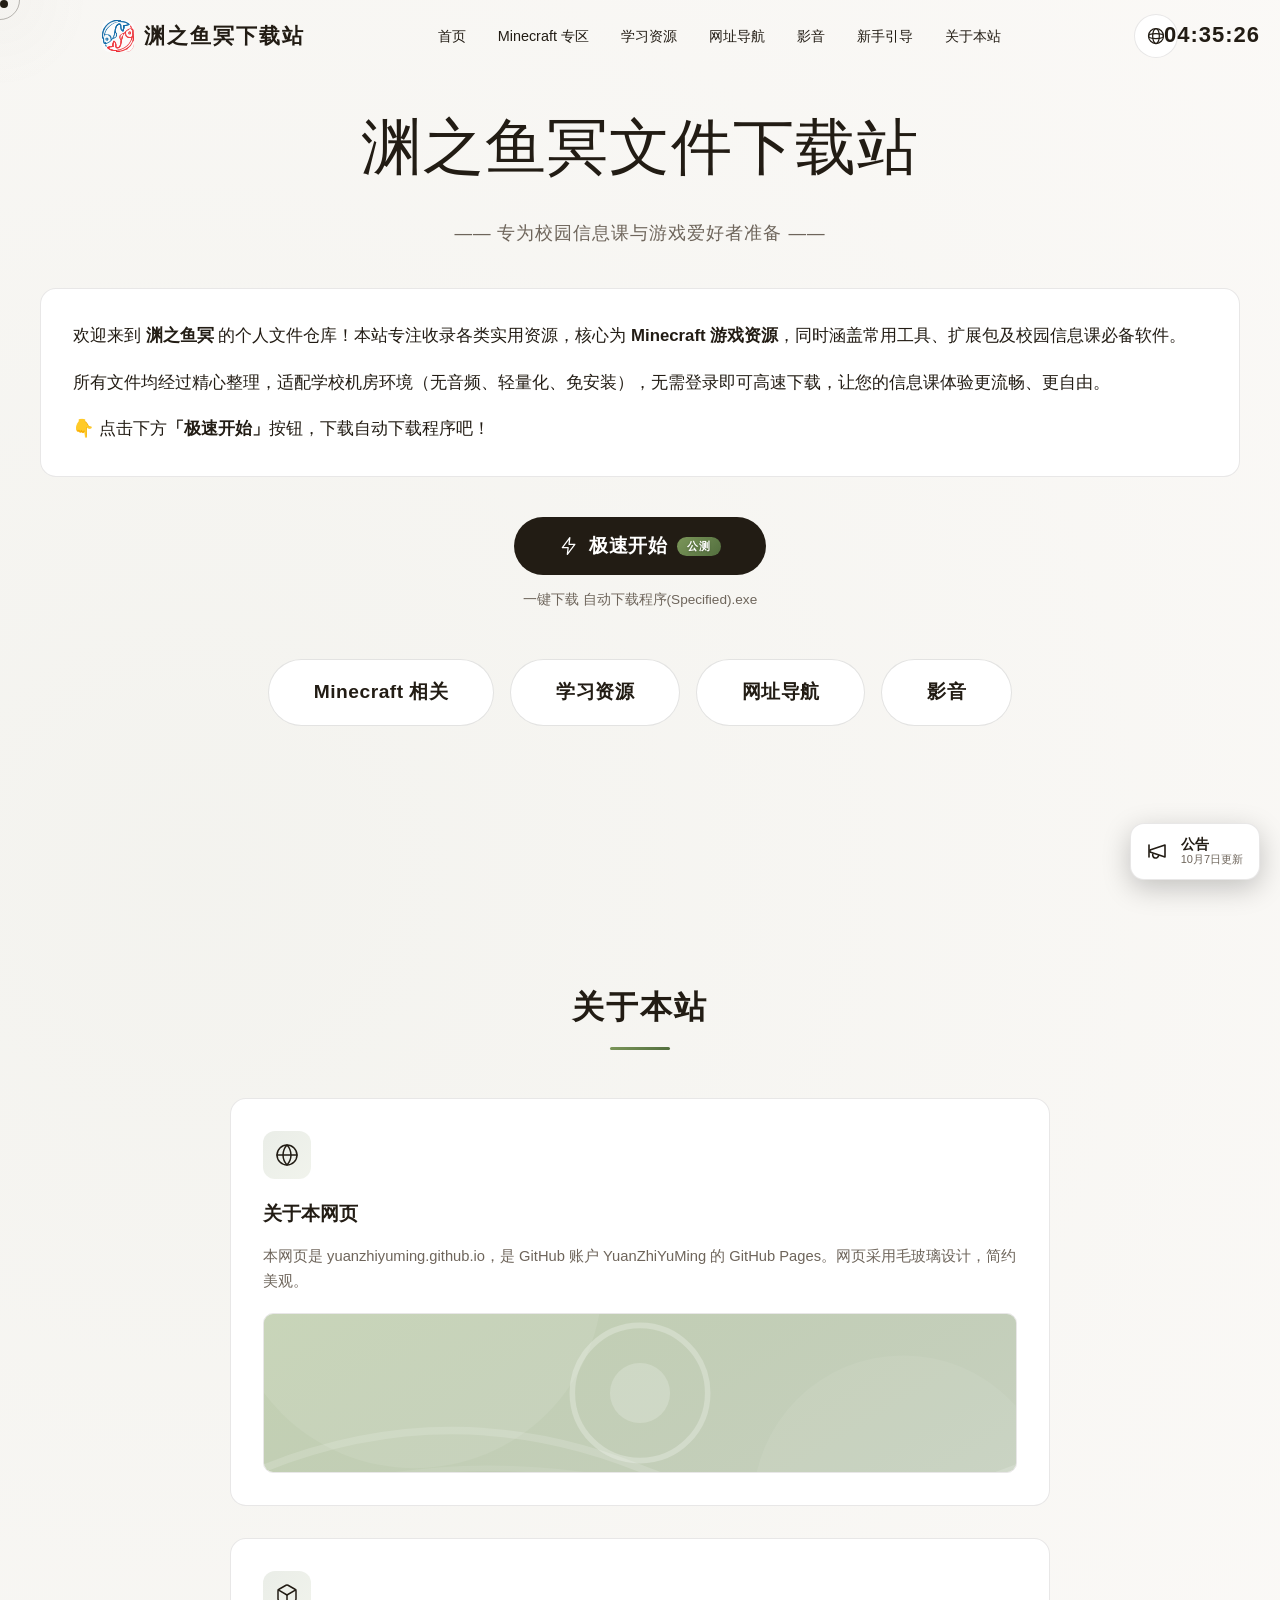
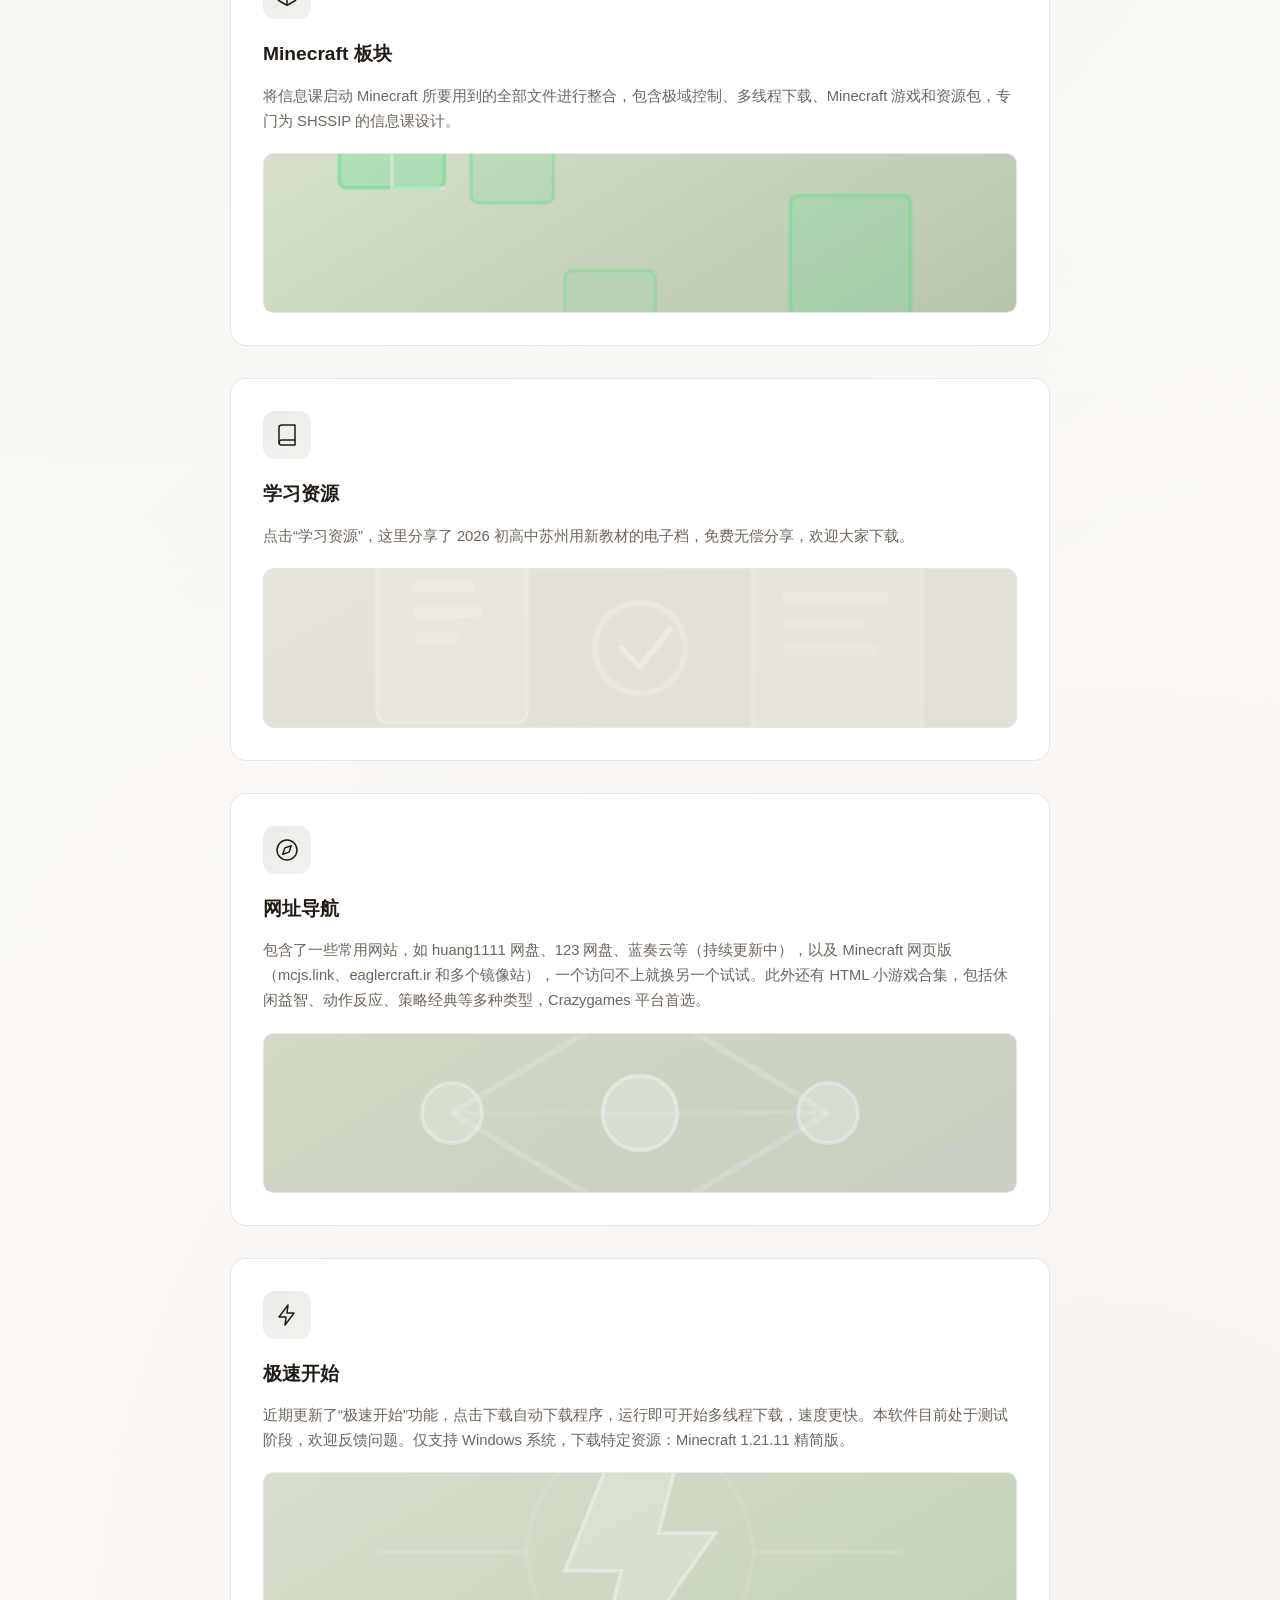
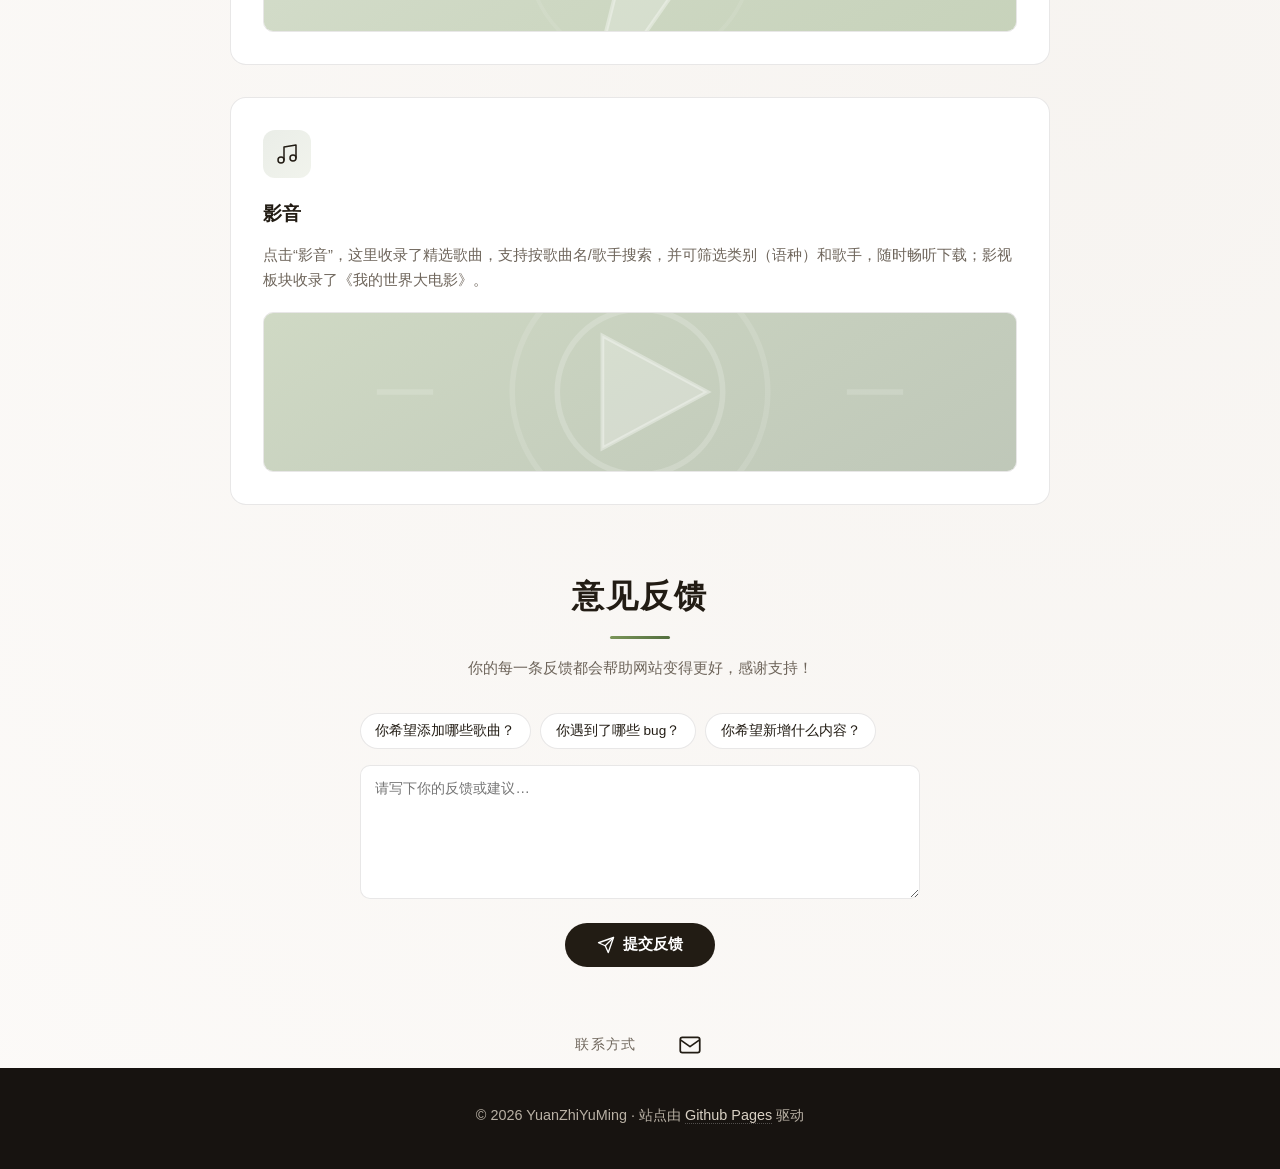
==== commit b0a088d4: "Add files via upload" ====
--- a/index.html
+++ b/index.html
@@ -1,5 +1,5 @@
 <!DOCTYPE html>
-<html lang="zh-CN" data-theme="dark">
+<html lang="zh-CN">
 <head>
     <meta charset="UTF-8">
     <meta name="viewport" content="width=device-width, initial-scale=1.0">
@@ -39,14 +39,6 @@
                 <ellipse cx="12" cy="12" rx="9" ry="3"/>
             </svg>
         </button>
-        <button class="theme-toggle magnetic-btn" id="themeToggle" aria-label="切换明暗主题">
-            <svg class="sun-icon" fill="none" stroke="currentColor" viewBox="0 0 24 24">
-                <path stroke-linecap="round" stroke-linejoin="round" stroke-width="2" d="M12 3v1m0 16v1m9-9h-1M4 12H3m15.364 6.364l-.707-.707M6.343 6.343l-.707-.707m12.728 0l-.707.707M6.343 17.657l-.707.707M16 12a4 4 0 11-8 0 4 4 0 018 0z"></path>
-            </svg>
-            <svg class="moon-icon" fill="none" stroke="currentColor" viewBox="0 0 24 24">
-                <path stroke-linecap="round" stroke-linejoin="round" stroke-width="2" d="M20.354 15.354A9 9 0 018.646 3.646 9.003 9.003 0 0012 21a9.003 9.003 0 008.354-5.646z"></path>
-            </svg>
-        </button>
     </div>
 </header>
 
@@ -97,8 +89,8 @@
                     <svg viewBox="0 0 200 120" preserveAspectRatio="xMidYMid slice">
                         <defs>
                             <linearGradient id="g1" x1="0%" y1="0%" x2="100%" y2="100%">
-                                <stop offset="0%" stop-color="#0044ff" stop-opacity="0.6"/>
-                                <stop offset="100%" stop-color="#aa00ff" stop-opacity="0.3"/>
+                                <stop offset="0%" stop-color="#9FB77F" stop-opacity="0.6"/>
+                                <stop offset="100%" stop-color="#526E3E" stop-opacity="0.3"/>
                             </linearGradient>
                         </defs>
                         <rect width="200" height="120" fill="url(#g1)"/>
@@ -125,8 +117,8 @@
                     <svg viewBox="0 0 200 120" preserveAspectRatio="xMidYMid slice">
                         <defs>
                             <linearGradient id="g2" x1="0%" y1="0%" x2="100%" y2="100%">
-                                <stop offset="0%" stop-color="#4ade80" stop-opacity="0.4"/>
-                                <stop offset="100%" stop-color="#1e3a5f" stop-opacity="0.5"/>
+                                <stop offset="0%" stop-color="#A8C08C" stop-opacity="0.4"/>
+                                <stop offset="100%" stop-color="#5F7A48" stop-opacity="0.5"/>
                             </linearGradient>
                         </defs>
                         <rect width="200" height="120" fill="url(#g2)"/>
@@ -152,8 +144,8 @@
                     <svg viewBox="0 0 200 120" preserveAspectRatio="xMidYMid slice">
                         <defs>
                             <linearGradient id="g3" x1="0%" y1="0%" x2="100%" y2="100%">
-                                <stop offset="0%" stop-color="#aa00ff" stop-opacity="0.4"/>
-                                <stop offset="100%" stop-color="#2575fc" stop-opacity="0.3"/>
+                                <stop offset="0%" stop-color="#C9BFA8" stop-opacity="0.4"/>
+                                <stop offset="100%" stop-color="#A29376" stop-opacity="0.3"/>
                             </linearGradient>
                         </defs>
                         <rect width="200" height="120" fill="url(#g3)"/>
@@ -184,8 +176,8 @@
                     <svg viewBox="0 0 200 120" preserveAspectRatio="xMidYMid slice">
                         <defs>
                             <linearGradient id="g4" x1="0%" y1="0%" x2="100%" y2="100%">
-                                <stop offset="0%" stop-color="#0044ff" stop-opacity="0.4"/>
-                                <stop offset="100%" stop-color="#44a0ff" stop-opacity="0.3"/>
+                                <stop offset="0%" stop-color="#8FA96F" stop-opacity="0.4"/>
+                                <stop offset="100%" stop-color="#46603A" stop-opacity="0.3"/>
                             </linearGradient>
                         </defs>
                         <rect width="200" height="120" fill="url(#g4)"/>
@@ -215,8 +207,8 @@
                     <svg viewBox="0 0 200 120" preserveAspectRatio="xMidYMid slice">
                         <defs>
                             <linearGradient id="g5" x1="0%" y1="0%" x2="100%" y2="100%">
-                                <stop offset="0%" stop-color="#0044ff" stop-opacity="0.5"/>
-                                <stop offset="100%" stop-color="#aa00ff" stop-opacity="0.4"/>
+                                <stop offset="0%" stop-color="#B5C4A5" stop-opacity="0.5"/>
+                                <stop offset="100%" stop-color="#6D8B4D" stop-opacity="0.4"/>
                             </linearGradient>
                         </defs>
                         <rect width="200" height="120" fill="url(#g5)"/>
@@ -245,8 +237,8 @@
                     <svg viewBox="0 0 200 120" preserveAspectRatio="xMidYMid slice">
                         <defs>
                             <linearGradient id="g7" x1="0%" y1="0%" x2="100%" y2="100%">
-                                <stop offset="0%" stop-color="#aa00ff" stop-opacity="0.4"/>
-                                <stop offset="100%" stop-color="#0044ff" stop-opacity="0.35"/>
+                                <stop offset="0%" stop-color="#93AC74" stop-opacity="0.4"/>
+                                <stop offset="100%" stop-color="#3F5730" stop-opacity="0.35"/>
                             </linearGradient>
                         </defs>
                         <rect width="200" height="120" fill="url(#g7)"/>
--- a/style.css
+++ b/style.css
@@ -102,7 +102,7 @@
     position: absolute;
     inset: -2px;
     border-radius: inherit;
-    background: linear-gradient(135deg, rgba(139, 127, 112, 0.2), rgba(180, 165, 145, 0.1));
+    background: linear-gradient(135deg, rgba(82, 110, 62, 0.10), rgba(160, 145, 120, 0.08));
     opacity: 0;
     transition: opacity 0.3s;
     z-index: -1;
@@ -124,62 +124,6 @@
 body.page-index .glass-card:hover {
     border-color: var(--border-color);
     box-shadow: 0 20px 40px rgba(0,0,0,0.15);
-}
-[data-theme="light"] body.page-index .glass-card:hover {
-    box-shadow: 0 20px 40px rgba(0,0,0,0.08);
-}
-
-
-/* ========== 2. 主题切换按钮（公共部分） ========== */
-.theme-toggle {
-    width: 44px;
-    height: 44px;
-    border-radius: 50%;
-    border: 1px solid var(--glass-border);
-    background: var(--glass-bg);
-    backdrop-filter: blur(var(--glass-blur));
-    -webkit-backdrop-filter: blur(var(--glass-blur));
-    color: var(--text-primary);
-    cursor: none;
-    transition: all 0.3s cubic-bezier(0.16, 1, 0.3, 1);
-    display: flex;
-    align-items: center;
-    justify-content: center;
-    flex-shrink: 0;
-    position: relative;
-    overflow: hidden;
-}
-.theme-toggle:hover {
-    transform: scale(1.1);
-    border-color: var(--accent-white);
-    background: var(--glass-bg);
-}
-.theme-toggle:active {
-    transform: scale(0.95);
-}
-.theme-toggle svg {
-    width: 20px;
-    height: 20px;
-    position: absolute;
-    transition: all 0.4s cubic-bezier(0.16, 1, 0.3, 1);
-}
-/* 深色模式：显示月亮，隐藏太阳 */
-[data-theme="dark"] .theme-toggle .sun-icon {
-    opacity: 0;
-    transform: rotate(90deg) scale(0.5);
-}
-[data-theme="dark"] .theme-toggle .moon-icon {
-    opacity: 1;
-    transform: rotate(0deg) scale(1);
-}
-/* 浅色模式：显示太阳，隐藏月亮 */
-[data-theme="light"] .theme-toggle .sun-icon {
-    opacity: 1;
-    transform: rotate(0deg) scale(1);
-}
-[data-theme="light"] .theme-toggle .moon-icon {
-    opacity: 0;
-    transform: rotate(-90deg) scale(0.5);
 }
 
 /* ===== 首页导航栏 Y 轴居中（右上角）时钟 ===== */
@@ -227,187 +171,71 @@
     height: 20px;
 }
 
-/* guide / mc 系列的切换按钮为右上角浮动定位 */
-body.page-guide .theme-toggle {
-    position: fixed !important;
-    top: 20px;
-    right: 20px;
-    z-index: 999;
-}
-body.page-guide .lang-toggle {
-    position: fixed;
-    top: 20px;
-    right: 72px;
-    z-index: 999;
-}
-body.page-study .theme-toggle,
-body.page-minecraft .theme-toggle,
-body.page-website .theme-toggle,
-body.page-av .theme-toggle {
-    position: fixed;
-    top: 20px;
-    right: 20px;
-    z-index: 999;
-}
+/* guide / mc 系列的语言按钮为右上角浮动定位 */
+body.page-guide .lang-toggle,
 body.page-study .lang-toggle,
 body.page-minecraft .lang-toggle,
 body.page-website .lang-toggle,
 body.page-av .lang-toggle {
     position: fixed;
     top: 20px;
-    right: 72px;
+    right: 20px;
     z-index: 999;
 }
 
 
 /* ============================================================
-   3. 主题变量（按页面隔离）
+   3. 主题变量（全站统一暖色：米黄背景 + 棕色卡片，不再区分明暗）
    ============================================================ */
 
-/* ----- 首页 index ----- */
-body.page-index {
-    --bg-body: #111111;
-    --bg-card: #1a1a1a;
-    --text-primary: #f8f8f8;
-    --text-secondary: #aaaaaa;
-    --border-color: rgba(255,255,255,0.12);
-    --accent-white: #ffffff;
-    --btn-bg: #ffffff;
-    --btn-text: #111111;
-    --notice-line: #cccccc;
-    --notice-bg: rgba(255,255,255,0.05);
-    --cursor-outline: rgba(255,255,255,0.3);
-    --glow-color: rgba(255,255,255,0.3);
-    --glass-bg: rgba(255,255,255,0.03);
-    --glass-border: rgba(255,255,255,0.08);
-    --glass-blur: 20px;
-    --title-glow: rgba(255,255,255,0.045);
-    --title-glow-far: rgba(255,255,255,0.018);
-}
-[data-theme="light"] body.page-index {
-    --bg-body: #f5f5f5;
-    --bg-card: #ffffff;
-    --text-primary: #111111;
-    --text-secondary: #666666;
-    --border-color: rgba(0,0,0,0.12);
-    --accent-white: #111111;
-    --btn-bg: #111111;
-    --btn-text: #ffffff;
-    --notice-line: #333333;
-    --notice-bg: rgba(0,0,0,0.04);
-    --cursor-outline: rgba(0,0,0,0.3);
-    --glow-color: rgba(0,0,0,0.15);
-    --glass-bg: rgba(255,255,255,0.5);
-    --glass-border: rgba(0,0,0,0.08);
-    --glass-blur: 20px;
-    --title-glow: rgba(0,0,0,0.024);
-    --title-glow-far: rgba(0,0,0,0.009);
-}
-
-/* ----- 引导页 guide ----- */
-body.page-guide {
-    --bg-primary: #0d1117;
-    --bg-secondary: #161b22;
-    --bg-card: #1c2333;
-    --bg-hover: #252d3f;
-    --border-color: #30363d;
-    --text-primary: #f0f0f0;
-    --text-secondary: #999;
-    --text-muted: #666;
-    --accent-gray: #cccccc;
-    --accent-hover-gray: #ffffff;
-    --highlight-bg: #1e1820;
-    --highlight-border: #999999;
-    --code-bg: #0a0d10;
-    --scrollbar-track: #0d1117;
-    --scrollbar-thumb: #30363d;
-    --sidebar-width: 290px;
-    --header-height: 0px;
-    --toc-level-indent: 18px;
-    --btn-bg: rgba(255,255,255,0.08);
-    --btn-hover-bg: rgba(255,255,255,0.15);
-    --cursor-outline: rgba(255,255,255,0.3);
-    --glow-color: rgba(255,255,255,0.3);
-    --accent-white: #ffffff;
-    --glass-bg: rgba(255,255,255,0.03);
-    --glass-border: rgba(255,255,255,0.08);
-    --glass-blur: 30px;
-}
-[data-theme="light"] body.page-guide {
-    --bg-primary: #f5f5f5;
-    --bg-secondary: #ffffff;
-    --bg-card: #f0f0f0;
-    --bg-hover: #e6e6e6;
-    --border-color: #d0d0d0;
-    --text-primary: #111111;
-    --text-secondary: #666;
-    --text-muted: #888;
-    --accent-gray: #222222;
-    --accent-hover-gray: #000000;
-    --highlight-bg: #ece8ed;
-    --highlight-border: #777777;
-    --code-bg: #f0f0f0;
-    --scrollbar-track: #f5f5f5;
-    --scrollbar-thumb: #bbbbbb;
-    --btn-bg: rgba(0,0,0,0.06);
-    --btn-hover-bg: rgba(0,0,0,0.12);
-    --cursor-outline: rgba(0,0,0,0.3);
-    --glow-color: rgba(0,0,0,0.15);
-    --accent-white: #111111;
-    --glass-bg: rgba(255,255,255,0.5);
-    --glass-border: rgba(0,0,0,0.08);
-    --glass-blur: 30px;
-}
-
-/* ----- 文件列表页 study / minecraft / website（共用） ----- */
+body.page-index,
+body.page-guide,
 body.page-study,
 body.page-minecraft,
 body.page-website,
 body.page-av {
-    --bg-body: #121212;
-    --bg-container: #1e1e1e;
-    --bg-card: rgba(255,255,255,0.06);
-    --bg-card-hover: rgba(255,255,255,0.12);
-    --border-color: rgba(255,255,255,0.1);
-    --text-primary: #f0f0f0;
-    --text-secondary: #999;
-    --shadow: 0 8px 25px rgba(0,0,0,0.3);
-    --btn-normal-bg: #ffffff;
-    --btn-normal-text: #121212;
-    --guide-btn-bg: #f5f5f5;
-    --guide-btn-text: #121212;
-    --icon-bg: rgba(255,255,255,0.08);
-    --cursor-outline: rgba(255,255,255,0.3);
-    --glow-color: rgba(255,255,255,0.3);
-    --accent-white: #ffffff;
-    --glass-bg: rgba(255,255,255,0.03);
-    --glass-border: rgba(255,255,255,0.08);
-    --glass-blur: 30px;
-}
-[data-theme="light"] body.page-study,
-[data-theme="light"] body.page-minecraft,
-[data-theme="light"] body.page-website,
-[data-theme="light"] body.page-av {
-    --bg-body: #f5f5f5;
-    --bg-container: #ffffff;
-    --bg-card: rgba(0,0,0,0.04);
-    --bg-card-hover: rgba(0,0,0,0.08);
-    --border-color: rgba(0,0,0,0.1);
-    --text-primary: #121212;
-    --text-secondary: #666;
-    --shadow: 0 8px 25px rgba(0,0,0,0.08);
-    --btn-normal-bg: #121212;
-    --btn-normal-text: #ffffff;
-    --guide-btn-bg: #1a1a1a;
-    --guide-btn-text: #ffffff;
-    --icon-bg: rgba(0,0,0,0.06);
-    --cursor-outline: rgba(0,0,0,0.3);
-    --glow-color: rgba(0,0,0,0.15);
-    --accent-white: #111111;
-    --glass-bg: rgba(255,255,255,0.5);
-    --glass-border: rgba(0,0,0,0.08);
-    --glass-blur: 30px;
-}
+    --bg-body: #FCFAF8;
+    --bg-primary: #FCFAF8;
+    --bg-secondary: #F5F1EA;
+    --bg-container: #FFFFFF;
+    --bg-card: #FFFFFF;
+    --bg-card-hover: #FFFFFF;
+    --bg-hover: #F1EDE6;
+    --border-color: rgba(31,27,22,0.12);
+    --text-primary: #221C14;
+    --text-secondary: #6E655B;
+    --text-muted: #A2988B;
+    --accent-white: #221C14;
+    --accent-gray: #221C14;
+    --accent-hover-gray: #000000;
+    --btn-bg: #221C14;
+    --btn-text: #FFFFFF;
+    --btn-hover-bg: #3B3227;
+    --btn-normal-bg: #221C14;
+    --btn-normal-text: #FFFFFF;
+    --guide-btn-bg: #FFFFFF;
+    --guide-btn-text: #221C14;
+    --icon-bg: rgba(34,28,20,0.06);
+    --cursor-outline: rgba(34,28,20,0.30);
+    --glow-color: rgba(120,110,92,0.18);
+    --glass-bg: #FFFFFF;
+    --glass-border: rgba(31,27,22,0.10);
+    --glass-blur: 0px;
+    --notice-line: #526E3E;
+    --notice-bg: rgba(82,110,62,0.08);
+    --title-glow: rgba(82,110,62,0.10);
+    --title-glow-far: rgba(82,110,62,0.05);
+    --shadow: 0 8px 25px rgba(60,50,35,0.10);
+    --highlight-bg: #F3EFE7;
+    --highlight-border: #526E3E;
+    --code-bg: #F1EDE5;
+    --scrollbar-track: #F0EBE3;
+    --scrollbar-thumb: #CFC6BA;
+    --sidebar-width: 290px;
+    --header-height: 0px;
+    --toc-level-indent: 18px;
+}
+
 
 
 /* ============================================================
@@ -424,15 +252,8 @@
     line-height: 1.7;
     overflow-x: hidden;
     background:
-        radial-gradient(circle at 15% 20%, rgba(0,68,255,0.10), transparent 45%),
-        radial-gradient(circle at 85% 75%, rgba(170,0,255,0.10), transparent 45%),
-        radial-gradient(circle at 50% 50%, rgba(255,255,255,0.03), transparent 60%),
-        var(--bg-body);
-}
-[data-theme="light"] body.page-index {
-    background:
-        radial-gradient(circle at 15% 20%, rgba(0,68,255,0.08), transparent 45%),
-        radial-gradient(circle at 85% 75%, rgba(170,0,255,0.08), transparent 45%),
+        radial-gradient(circle at 15% 20%, rgba(82,110,62,0.05), transparent 45%),
+        radial-gradient(circle at 85% 75%, rgba(160,145,120,0.06), transparent 45%),
         var(--bg-body);
 }
 
@@ -484,16 +305,11 @@
     border-bottom: 1px solid transparent;
 }
 header.scrolled {
-    background: rgba(20,20,20,0.25);
+    background: rgba(252,250,248,0.85);
     backdrop-filter: blur(24px) saturate(1.8);
     -webkit-backdrop-filter: blur(24px) saturate(1.8);
     border-bottom: 1px solid var(--glass-border);
-    box-shadow: 0 2px 20px rgba(0,0,0,0.2);
-}
-[data-theme="light"] header.scrolled {
-    background: rgba(245,245,245,0.3);
-    backdrop-filter: blur(24px) saturate(1.8);
-    -webkit-backdrop-filter: blur(24px) saturate(1.8);
+    box-shadow: 0 2px 20px rgba(0,0,0,0.12);
 }
 
 .logo {
@@ -681,15 +497,11 @@
     padding: 96px 0 4rem 0;
 }
 body.page-index .hero-title {
-    font-size: clamp(2.5rem, 8vw, 5rem);
+    font-size: clamp(2.2rem, 6vw, 3.8rem);
     font-weight: 500;
     margin-bottom: 1.2rem;
-    letter-spacing: 3px;
+    letter-spacing: 1px;
     color: var(--accent-white);
-    text-shadow:
-        0 0 30px var(--title-glow),
-        0 0 60px var(--title-glow-far),
-        0 0 100px var(--title-glow-far);
     opacity: 0;
     transform: translateY(40px);
     animation: fadeUp 1s cubic-bezier(0.16, 1, 0.3, 1) forwards;
@@ -728,18 +540,18 @@
     font-weight: 600;
 }
 
-/* 按钮 */
+/* 按钮（描边药丸，MiMo 风格） */
 .btn {
     display: inline-block;
     padding: 1rem 2.8rem;
-    background: var(--btn-bg);
+    background: var(--bg-card);
     text-decoration: none;
-    color: var(--btn-text);
+    color: var(--text-primary);
     border-radius: 50px;
-    font-weight: 700;
+    font-weight: 600;
     font-size: 1.2em;
     transition: all 0.3s cubic-bezier(0.16, 1, 0.3, 1);
-    border: none;
+    border: 1px solid var(--border-color);
     cursor: none;
     letter-spacing: 0.5px;
     position: relative;
@@ -758,7 +570,8 @@
 }
 .btn:hover {
     transform: scale(1.05);
-    opacity: 0.9;
+    background: var(--bg-hover);
+    border-color: rgba(34,28,20,0.28);
 }
 .btn:active {
     transform: scale(0.98);
@@ -798,7 +611,7 @@
     display: block;
     width: 60px;
     height: 3px;
-    background: linear-gradient(135deg, #0044ff, #aa00ff);
+    background: linear-gradient(135deg, #7B9659, #526E3E);
     border-radius: 3px;
     margin: 0.8rem auto 0;
 }
@@ -818,9 +631,6 @@
 }
 .about-card:hover {
     box-shadow: 0 20px 40px rgba(0,0,0,0.15);
-}
-[data-theme="light"] .about-card:hover {
-    box-shadow: 0 20px 40px rgba(0,0,0,0.08);
 }
 .reveal {
     opacity: 0;
@@ -843,7 +653,7 @@
     width: 48px;
     height: 48px;
     border-radius: 12px;
-    background: linear-gradient(135deg, rgba(0,68,255,0.15), rgba(170,0,255,0.15));
+    background: linear-gradient(135deg, rgba(82,110,62,0.12), rgba(139,158,101,0.12));
     display: flex;
     align-items: center;
     justify-content: center;
@@ -886,19 +696,20 @@
     transform: scale(1.06);
 }
 .about-footer {
-    padding: 2rem 8% 3rem;
+    padding: 2.2rem 8% 2.6rem;
     text-align: center;
-    border-top: 1px solid var(--glass-border);
+    background: #171310;
+    color: #B9B1A5;
 }
 .about-footer a {
-    color: var(--text-secondary);
+    color: #D8D0C4;
     text-decoration: none;
-    border-bottom: 1px dotted var(--border-color);
+    border-bottom: 1px dotted rgba(255,255,255,0.25);
     transition: all 0.3s ease;
 }
 .about-footer a:hover {
-    color: var(--accent-white);
-    border-bottom-color: var(--accent-white);
+    color: #FFFFFF;
+    border-bottom-color: #FFFFFF;
 }
 
 /* 极速开始按钮 */
@@ -958,7 +769,7 @@
     opacity: 0.75;
 }
 
-/* 公测徽章（蓝紫渐变） */
+/* 公测徽章（森林绿） */
 .beta-badge {
     display: inline-block;
     padding: 2px 10px;
@@ -966,9 +777,9 @@
     font-size: 0.55em;
     font-weight: 800;
     letter-spacing: 1px;
-    background: linear-gradient(135deg, #0044ff 0%, #aa00ff 100%);
+    background: linear-gradient(135deg, #7B9659 0%, #526E3E 100%);
     color: #ffffff;
-    text-shadow: 0 1px 2px rgba(0,0,0,0.3);
+    text-shadow: 0 1px 2px rgba(0,0,0,0.25);
     line-height: 1.4;
     vertical-align: middle;
 }
@@ -1338,9 +1149,6 @@
     border-color: var(--border-color);
     transform: translateY(-4px);
     box-shadow: 0 20px 40px rgba(0,0,0,0.15);
-}
-[data-theme="light"] .file-item:hover {
-    box-shadow: 0 20px 40px rgba(0,0,0,0.08);
 }
 .file-info {
     display: flex;
@@ -1798,10 +1606,6 @@
     box-shadow: 0 0 0 2px rgba(255,255,255,0.1);
 }
 
-[data-theme="light"] .mc-select {
-    background-image: url("data:image/svg+xml,%3Csvg xmlns='http://www.w3.org/2000/svg' width='12' height='12' viewBox='0 0 24 24' fill='none' stroke='%23666' stroke-width='2' stroke-linecap='round' stroke-linejoin='round'%3E%3Cpolyline points='6 9 12 15 18 9'%3E%3C/polyline%3E%3C/svg%3E");
-}
-
 /* 前往按钮 */
 .go-btn {
     display: block;
@@ -2019,30 +1823,30 @@
     background: #333333;
 }
 
-/* ========== 深色模式弹窗强制黑色文字 ========== */
-[data-theme="dark"] .mirror-modal-content h3,
-[data-theme="dark"] .mirror-desc,
-[data-theme="dark"] .mirror-label,
-[data-theme="dark"] .mirror-option {
+/* ========== 弹窗强制黑色文字 ========== */
+.mirror-modal-content h3,
+.mirror-desc,
+.mirror-label,
+.mirror-option {
     color: #111111;
 }
 
-[data-theme="dark"] .mirror-option {
+.mirror-option {
     background: #f8f8f8;
     border-color: rgba(0,0,0,0.08);
 }
 
-[data-theme="dark"] .mirror-option:hover {
+.mirror-option:hover {
     background: #f0f0f0;
     border-color: rgba(0,0,0,0.15);
 }
 
-[data-theme="dark"] .mirror-cancel {
+.mirror-cancel {
     background: #f0f0f0;
     color: #333333;
 }
 
-[data-theme="dark"] .mirror-confirm {
+.mirror-confirm {
     background: #111111;
     color: #ffffff;
 }
@@ -2079,14 +1883,6 @@
         padding: 0.9rem 2.4rem;
         font-size: 1.15em;
     }
-    body.page-index .theme-toggle {
-        width: 40px;
-        height: 40px;
-    }
-    body.page-index .theme-toggle svg {
-        width: 18px;
-        height: 18px;
-    }
     /* 按钮下移，避开右上角时钟 */
     body.page-index .header-actions {
         margin-top: 44px;
@@ -2130,22 +1926,12 @@
 
 /* ===== 引导页 guide ===== */
 @media (max-width: 820px) {
-    body.page-guide .theme-toggle {
+    body.page-guide .lang-toggle {
         top: 12px;
         right: 12px;
         width: 40px;
         height: 40px;
     }
-    body.page-guide .lang-toggle {
-        top: 12px;
-        right: 60px;
-        width: 40px;
-        height: 40px;
-    }
-    body.page-guide .theme-toggle svg {
-        width: 18px;
-        height: 18px;
-    }
     body.page-guide .sidebar {
         width: 220px;
         padding: 12px 0 20px 0;
@@ -2183,17 +1969,9 @@
     }
 }
 @media (max-width: 600px) {
-    body.page-guide .theme-toggle {
-        width: 36px;
-        height: 36px;
-    }
     body.page-guide .lang-toggle {
         width: 36px;
         height: 36px;
-    }
-    body.page-guide .theme-toggle svg {
-        width: 16px;
-        height: 16px;
     }
     body.page-guide .sidebar {
         width: 180px;
@@ -2302,24 +2080,12 @@
         font-size: 0.8em;
         padding: 6px 12px;
     }
-    body.page-study .theme-toggle,
-    body.page-minecraft .theme-toggle {
+    body.page-study .lang-toggle,
+    body.page-minecraft .lang-toggle {
         top: 10px;
         right: 10px;
         width: 38px;
         height: 38px;
-    }
-    body.page-study .lang-toggle,
-    body.page-minecraft .lang-toggle {
-        top: 10px;
-        right: 54px;
-        width: 38px;
-        height: 38px;
-    }
-    body.page-study .theme-toggle svg,
-    body.page-minecraft .theme-toggle svg {
-        width: 18px;
-        height: 18px;
     }
     body.page-study .hero-title,
     body.page-minecraft .hero-title {
@@ -2359,21 +2125,11 @@
         font-size: 0.8em;
         padding: 6px 12px;
     }
-    body.page-website .theme-toggle {
+    body.page-website .lang-toggle {
         top: 10px;
         right: 10px;
         width: 38px;
         height: 38px;
-    }
-    body.page-website .lang-toggle {
-        top: 10px;
-        right: 54px;
-        width: 38px;
-        height: 38px;
-    }
-    body.page-website .theme-toggle svg {
-        width: 18px;
-        height: 18px;
     }
     body.page-website .hero-title {
         font-size: 1.6em;
@@ -2524,9 +2280,6 @@
     border-color: var(--accent-white);
     box-shadow: 0 0 0 2px rgba(255,255,255,0.1);
 }
-[data-theme="light"] .av-select {
-    background-image: url("data:image/svg+xml,%3Csvg xmlns='http://www.w3.org/2000/svg' width='12' height='12' viewBox='0 0 24 24' fill='none' stroke='%23666' stroke-width='2' stroke-linecap='round' stroke-linejoin='round'%3E%3Cpolyline points='6 9 12 15 18 9'%3E%3C/polyline%3E%3C/svg%3E");
-}
 
 .av-count {
     text-align: center;
@@ -2837,7 +2590,7 @@
     max-height: 80vh;
     overflow-y: auto;
     padding: 28px 30px;
-    background: var(--bg-container);
+    background: var(--bg-card);
     border: 1px solid var(--border-color);
     border-radius: 18px;
     box-shadow: 0 24px 60px rgba(0, 0, 0, 0.4);
@@ -3133,22 +2886,12 @@
         font-size: 0.8em;
         padding: 6px 12px;
     }
-    body.page-av .theme-toggle {
+    body.page-av .lang-toggle {
         top: 10px;
         right: 10px;
         width: 38px;
         height: 38px;
     }
-    body.page-av .lang-toggle {
-        top: 10px;
-        right: 54px;
-        width: 38px;
-        height: 38px;
-    }
-    body.page-av .theme-toggle svg {
-        width: 18px;
-        height: 18px;
-    }
     /* 移动端恢复默认光标 */
     body.page-av,
     body.page-av * {
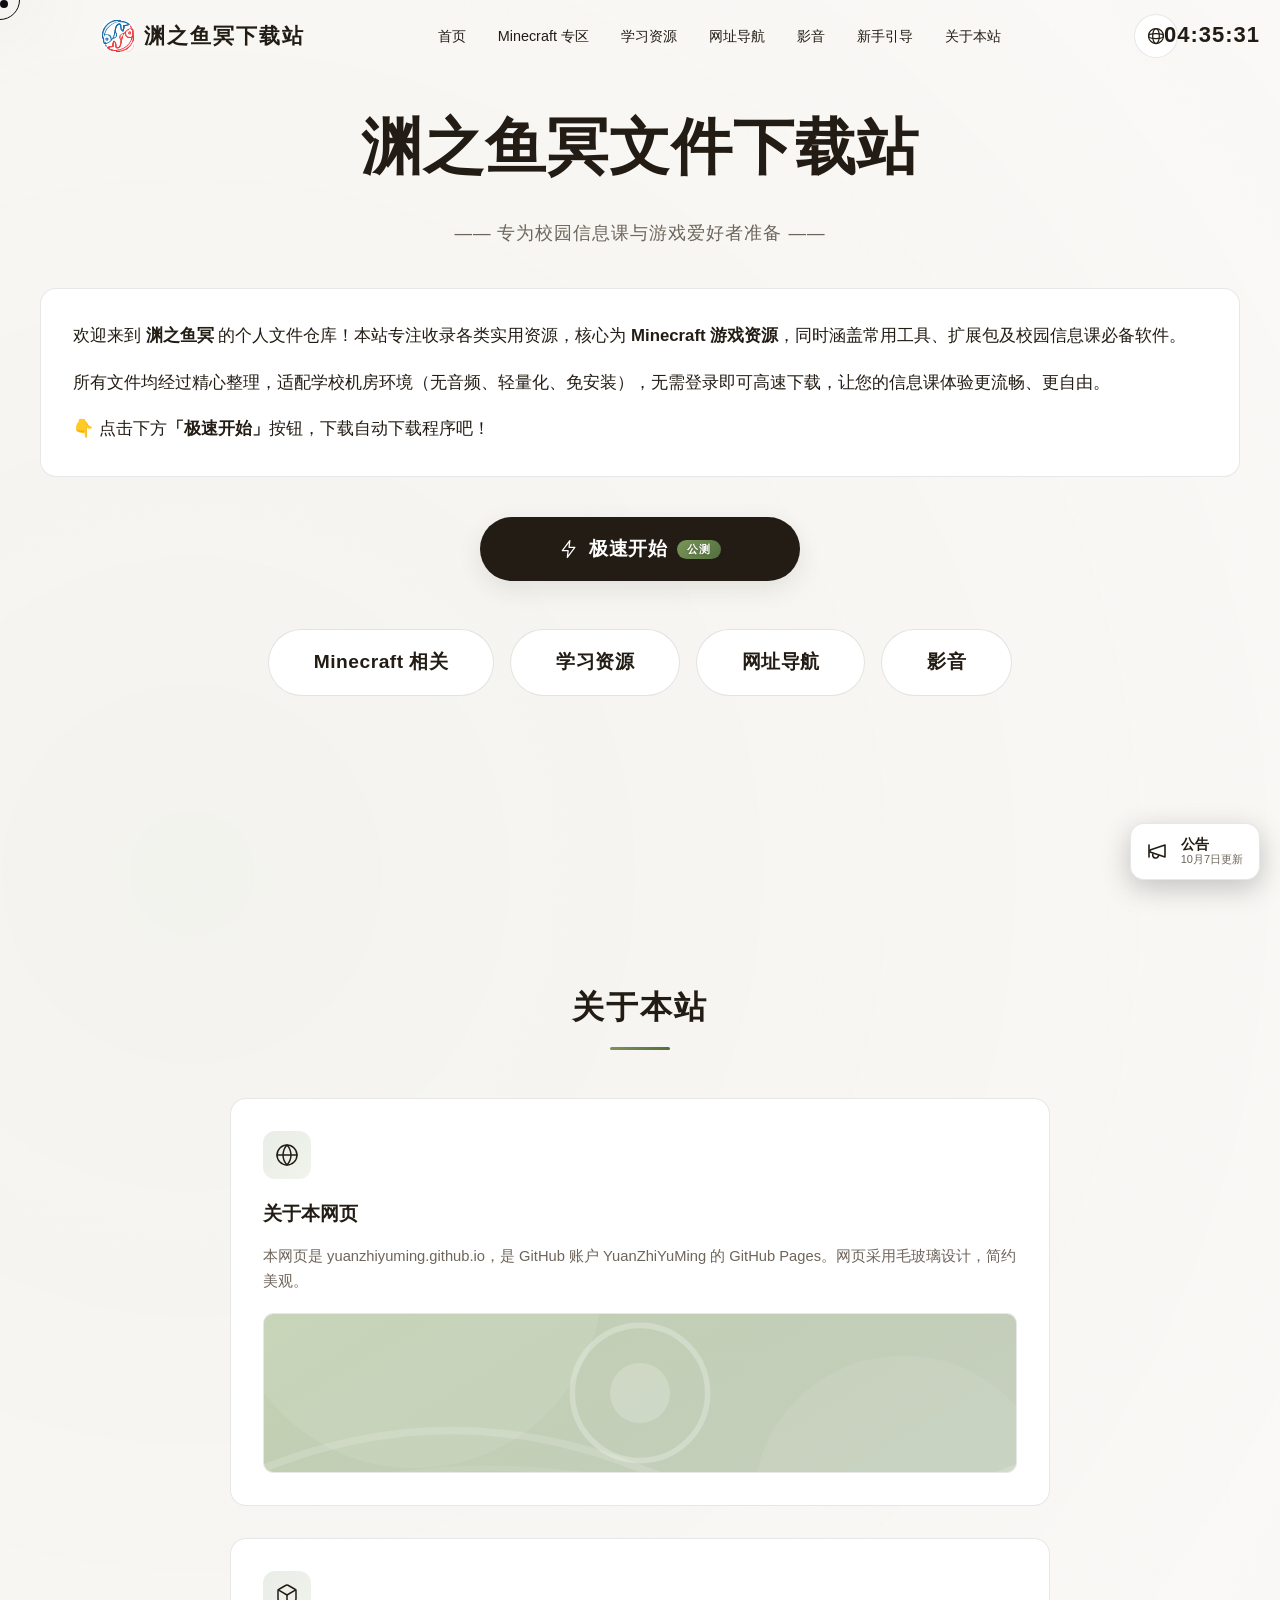
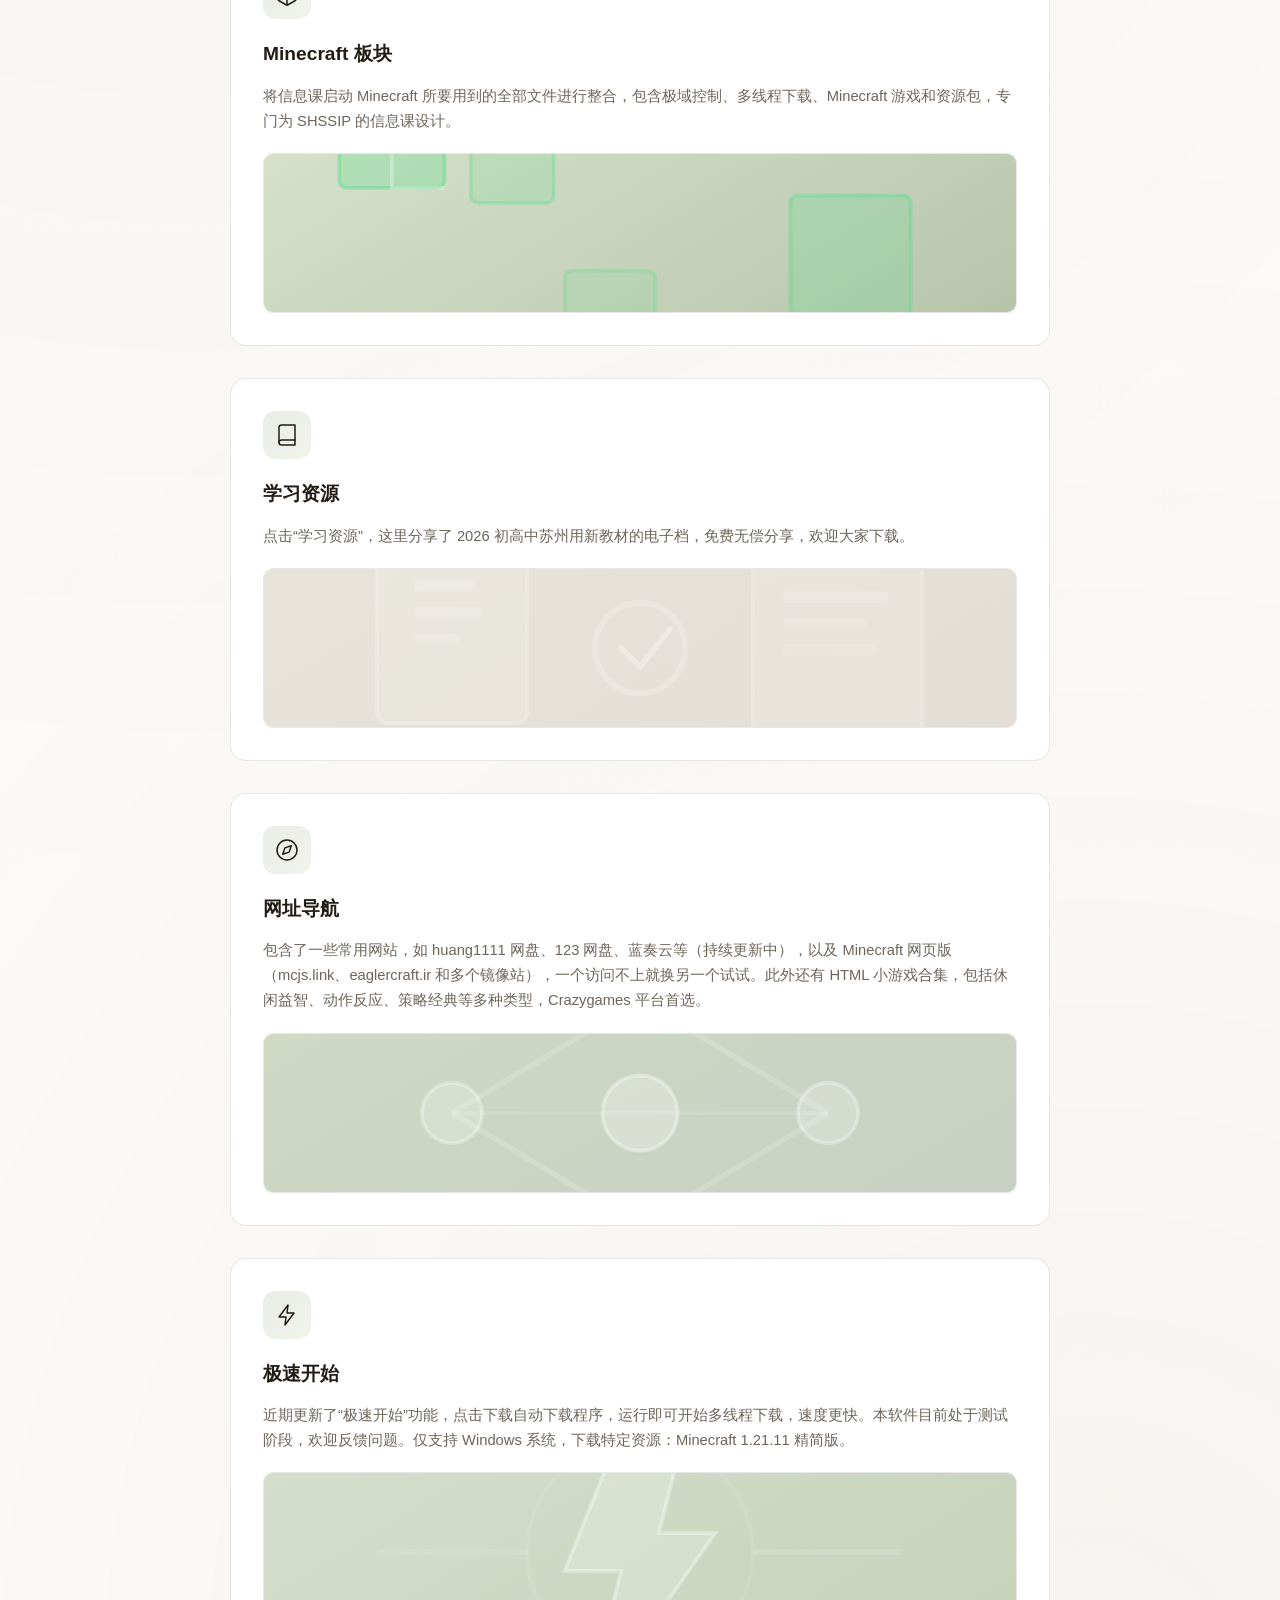
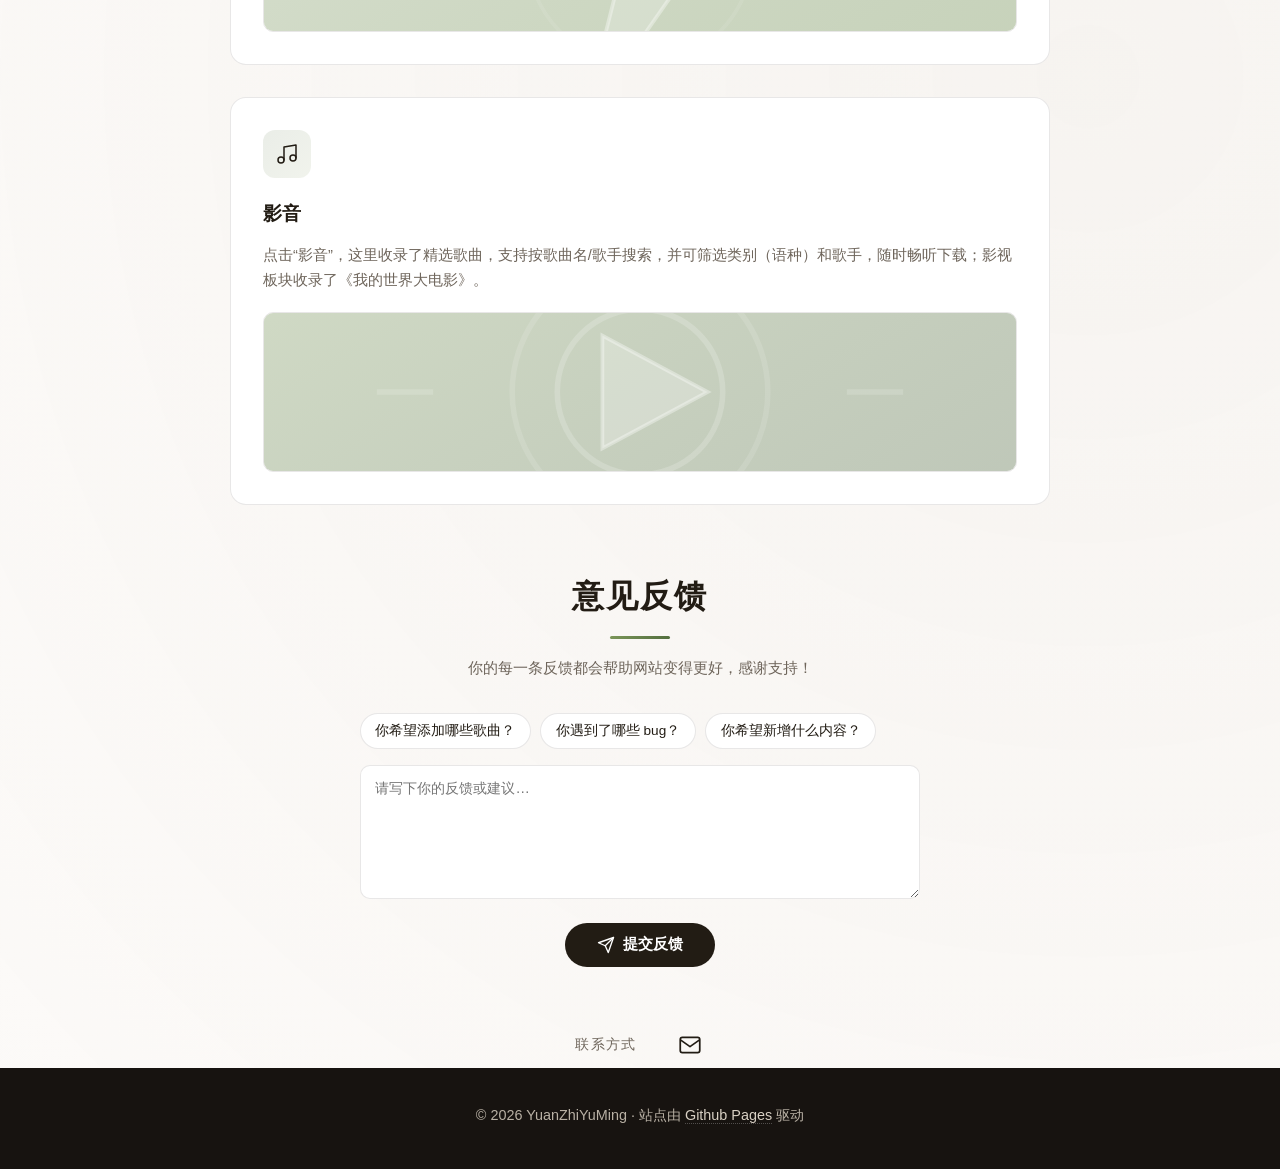
==== commit 05d1cb41: "Add files via upload" ====
--- a/index.html
+++ b/index.html
@@ -53,14 +53,311 @@
     </div>
 
     <div class="fast-start-section">
-        <button class="btn-fast-start magnetic-btn" id="fastStartBtn">
-            <svg class="fast-start-icon" viewBox="0 0 24 24" fill="none" stroke="currentColor" stroke-width="1.5" stroke-linecap="round" stroke-linejoin="round">
-                <path d="M13 2L4 14h7l-1 8 9-12h-7l1-8z"></path>
-            </svg>
-            <span class="fast-start-text" data-i18n="index.faststart">极速开始</span>
-            <span class="beta-badge">公测</span>
-        </button>
-        <p class="fast-start-hint" data-i18n="index.fasthint">一键下载 自动下载程序(Specified).exe</p>
+        <div class="fast-start-card" id="fastStartCard">
+            <button class="btn-fast-start magnetic-btn" id="fastStartBtn" type="button">
+                <svg class="fast-start-icon" viewBox="0 0 24 24" fill="none" stroke="currentColor" stroke-width="1.5" stroke-linecap="round" stroke-linejoin="round">
+                    <path d="M13 2L4 14h7l-1 8 9-12h-7l1-8z"></path>
+                </svg>
+                <span class="fast-start-text" data-i18n="index.faststart">极速开始</span>
+                <span class="beta-badge">公测</span>
+            </button>
+            <div class="fast-start-expand">
+                <div class="fast-start-expand-head">
+                    <span class="method-tag" data-i18n="index.fastcode.m1">方式一</span>
+                    <span class="fast-start-code-tip" data-i18n="index.fastcode.tip">按住 Win+X，再按 I 打开 PowerShell，复制粘贴以下代码并运行即可</span>
+                </div>
+                <div class="fast-start-code-row">
+                    <pre class="fast-start-code"><code id="fastCodeText">param(
+    [string]$ShareUrl = "",
+    [string]$Password = ""
+)
+
+$DefaultShareUrl = "https://pan.huang1111.cn/s/mxANLs1"
+
+$ErrorActionPreference = 'Stop'
+[Net.ServicePointManager]::SecurityProtocol = [Net.SecurityProtocolType]::Tls12
+
+$API_BASE = 'https://pan.huang1111.cn/api/v3'
+$UA = 'Mozilla/5.0 (Windows NT 10.0; Win64; x64) AppleWebKit/537.36 (KHTML, like Gecko) Chrome/126.0.0.0 Safari/537.36'
+
+function Format-Size([long]$Bytes) {
+    if ($Bytes -lt 1024) { return "$Bytes B" }
+    if ($Bytes -lt 1MB) { return ('{0} KB' -f [long]($Bytes / 1KB)) }
+    if ($Bytes -lt 1GB) { return ('{0:F2} MB' -f ($Bytes / 1MB)) }
+    return ('{0:F2} GB' -f ($Bytes / 1GB))
+}
+
+function Find-JsonKey {
+    param($Object, [string]$Key)
+    if ($Object -is [System.Management.Automation.PSCustomObject]) {
+        if ($Object.PSObject.Properties.Name -contains $Key) { return $Object.$Key }
+        foreach ($p in $Object.PSObject.Properties) {
+            $r = Find-JsonKey $p.Value $Key
+            if ($null -ne $r) { return $r }
+        }
+    }
+    elseif ($Object -is [System.Collections.IEnumerable] -and $Object -isnot [string]) {
+        foreach ($item in $Object) {
+            $r = Find-JsonKey $item $Key
+            if ($null -ne $r) { return $r }
+        }
+    }
+    return $null
+}
+
+function ConvertTo-PathCode([string]$Text) {
+    $sb = New-Object System.Text.StringBuilder
+    foreach ($b in [System.Text.Encoding]::UTF8.GetBytes($Text)) {
+        if (($b -ge 0x30 -and $b -le 0x39) -or ($b -ge 0x41 -and $b -le 0x5A) -or ($b -ge 0x61 -and $b -le 0x7A)) {
+            [void]$sb.Append([char]$b)
+        }
+        else {
+            [void]$sb.Append(('%{0:X2}' -f $b))
+        }
+    }
+    return $sb.ToString()
+}
+
+function Invoke-ShareApi {
+    param(
+        [string]$Uri,
+        [string]$Method = 'Get',
+        $Session,
+        [string]$Referer,
+        $Body = $null
+    )
+    $splat = @{
+        UseBasicParsing = $true
+        Uri             = $Uri
+        Method          = $Method
+        Headers         = @{ Referer = $Referer; Accept = 'application/json' }
+        UserAgent       = $UA
+        WebSession      = $Session
+    }
+    if ($Method -ne 'Get') { $splat.ContentType = 'application/json' }
+    if ($null -ne $Body) { $splat.Body = $Body }
+    try {
+        return Invoke-RestMethod @splat
+    }
+    catch {
+        $detail = $null
+        if ($_.ErrorDetails) { $detail = $_.ErrorDetails.Message }
+        if ($detail) { throw "HTTP 请求失败 ($Method $Uri)`nAPI 响应: $detail" }
+        throw
+    }
+}
+
+function Set-SharePassword {
+    param($Session, [string]$Hash, [string]$Referer, [string]$Password)
+    $body = @{ password = $Password } | ConvertTo-Json
+    Invoke-ShareApi -Uri "$API_BASE/share/password/$Hash" -Method Post -Session $Session -Referer $Referer -Body $body | Out-Null
+}
+
+function Get-RemoteSize {
+    param([string]$Url, [string]$Referer)
+    $resp = $null
+    try {
+        $req = [System.Net.HttpWebRequest]::Create($Url)
+        $req.UserAgent = $UA
+        $req.Referer = $Referer
+        $req.Method = 'GET'
+        $req.Timeout = 30000
+        $req.AddRange(0, 0)
+        $resp = $req.GetResponse()
+        if ([int]$resp.StatusCode -eq 206) {
+            $cr = $resp.Headers['Content-Range']
+            if ($cr -and $cr -match '/(\d+)\s*$') { return [long]$Matches[1] }
+        }
+        if ($resp.ContentLength -gt 0) { return [long]$resp.ContentLength }
+    }
+    catch { }
+    finally {
+        if ($resp) { $resp.Close() }
+    }
+    return -1
+}
+
+function Save-ToFile {
+    param([string]$Url, [string]$Referer, [string]$Destination, [long]$Total)
+
+    $req = [System.Net.HttpWebRequest]::Create($Url)
+    $req.UserAgent = $UA
+    $req.Referer = $Referer
+    $req.Method = 'GET'
+    $req.AllowAutoRedirect = $true
+    $req.Timeout = 30000
+    $req.ReadWriteTimeout = 60000
+
+    $resp = $null
+    $stream = $null
+    $fs = $null
+    [long]$done = 0
+    try {
+        $resp = $req.GetResponse()
+        if ($Total -le 0 -and $resp.ContentLength -gt 0) { $Total = [long]$resp.ContentLength }
+        $stream = $resp.GetResponseStream()
+        $fs = [System.IO.File]::Create($Destination)
+        $buf = New-Object byte[] (256 * 1024)
+        $start = Get-Date
+        $lastPrint = Get-Date
+        while ($true) {
+            $n = $stream.Read($buf, 0, $buf.Length)
+            if ($n -le 0) { break }
+            $fs.Write($buf, 0, $n)
+            $done += $n
+            $now = Get-Date
+            if (($now - $lastPrint).TotalSeconds -ge 0.5) {
+                $lastPrint = $now
+                $elapsed = [math]::Max((($now - $start).TotalSeconds), 0.001)
+                $speed = Format-Size ([long]($done / $elapsed))
+                if ($Total -gt 0) {
+                    $line = ('{0,3}%  {1} / {2}  {3}/s' -f [int](($done * 100) / $Total), (Format-Size $done), (Format-Size $Total), $speed)
+                }
+                else {
+                    $line = ('{0}  {1}/s' -f (Format-Size $done), $speed)
+                }
+                Write-Host ("`r" + $line.PadRight(60)) -NoNewline
+            }
+        }
+        $fs.Flush()
+    }
+    finally {
+        if ($fs) { $fs.Dispose() }
+        if ($stream) { $stream.Dispose() }
+        if ($resp) { $resp.Close() }
+    }
+    Write-Host ("`r" + (' ' * 60)) -NoNewline
+    Write-Host ''
+    if ($Total -gt 0 -and $done -ne $Total) {
+        throw "下载不完整: $done / $Total bytes"
+    }
+}
+
+$failed = $false
+try {
+    if (-not $ShareUrl) { $ShareUrl = $DefaultShareUrl }
+    if (-not $ShareUrl) {
+        $ShareUrl = Read-Host '请输入 HUANG1111 分享链接'
+    }
+    $ShareUrl = $ShareUrl.Trim().Trim([char]0x22, [char]0x27, [char]0x60)
+    if ($ShareUrl -notmatch '/s/([^/?#\s]+)') {
+        throw "链接中找不到 /s/ 段，无法提取分享码: $ShareUrl"
+    }
+    $shareHash = $Matches[1]
+
+    $session = New-Object Microsoft.PowerShell.Commands.WebRequestSession
+
+    Write-Host '[1/4] 获取分享信息...'
+    $infoUri = "$API_BASE/share/info/$shareHash"
+    $info = Invoke-ShareApi -Uri $infoUri -Session $session -Referer $ShareUrl
+
+    if ((Find-JsonKey $info 'locked') -eq $true) {
+        Write-Host '       分享已加密，需要密码' -ForegroundColor Yellow
+        if (-not $Password) { $Password = Read-Host '请输入分享密码' }
+        if (-not $Password) { throw '未输入密码，已取消' }
+        Set-SharePassword -Session $session -Hash $shareHash -Referer $ShareUrl -Password $Password
+        $info = Invoke-ShareApi -Uri $infoUri -Session $session -Referer $ShareUrl
+    }
+
+    if ((Find-JsonKey $info 'is_dir') -eq $true) {
+        throw '分享是目录，暂不支持下载目录'
+    }
+
+    $fileName = $null
+    if ($info.data.source.name) { $fileName = [string]$info.data.source.name }
+    elseif ($info.data.name) { $fileName = [string]$info.data.name }
+    else {
+        $nm = Find-JsonKey $info 'name'
+        if ($nm) { $fileName = [string]$nm }
+    }
+    if ($fileName) { $fileName = $fileName.TrimEnd([char[]]@(' ', '-')) }
+    if (-not $fileName) {
+        throw "无法提取文件名`nAPI 响应: $($info | ConvertTo-Json -Depth 6 -Compress)"
+    }
+    Write-Host "       文件名: $fileName" -ForegroundColor Green
+
+    $sizeHint = -1
+    $sv = $info.data.source.size
+    if ($null -eq $sv) { $sv = $info.data.size }
+    if ($null -eq $sv) { $sv = Find-JsonKey $info 'size' }
+    if ($null -ne $sv) {
+        try { $sizeHint = [long]$sv } catch { $sizeHint = -1 }
+    }
+
+    Write-Host '[2/4] 获取下载直链...'
+    $dlUri = "$API_BASE/share/download/$shareHash" + '?path=' + (ConvertTo-PathCode ("/$fileName"))
+    $directUrl = $null
+    for ($i = 0; $i -lt 2; $i++) {
+        $directUrl = $null
+        $failMsg = ''
+        try {
+            $dl = Invoke-ShareApi -Uri $dlUri -Method Put -Session $session -Referer $ShareUrl
+            $d = Find-JsonKey $dl 'data'
+            if ($d -is [string] -and $d) {
+                $directUrl = $d.Trim().Trim([char]0x22, [char]0x27, [char]0x60)
+            }
+            else {
+                $failMsg = [string](Find-JsonKey $dl 'msg')
+                if (-not $failMsg) {
+                    $failMsg = "无法提取直链 (data 字段)`nAPI 响应: $($dl | ConvertTo-Json -Depth 6 -Compress)"
+                }
+            }
+        }
+        catch {
+            $failMsg = $_.Exception.Message
+        }
+        if ($directUrl) { break }
+        if ($i -eq 0 -and -not $Password -and $failMsg -match '密码|password|pwd') {
+            Write-Host "       $failMsg" -ForegroundColor Yellow
+            $Password = Read-Host '请输入分享密码'
+            if ($Password) {
+                Set-SharePassword -Session $session -Hash $shareHash -Referer $ShareUrl -Password $Password
+                continue
+            }
+        }
+        throw "获取直链失败: $failMsg"
+    }
+    Write-Host '       直链已获取' -ForegroundColor Green
+
+    Write-Host '[3/4] 探测文件大小...'
+    $total = Get-RemoteSize -Url $directUrl -Referer $ShareUrl
+    if ($total -le 0) { $total = $sizeHint }
+    if ($total -gt 0) {
+        Write-Host "       大小: $(Format-Size $total) ($total bytes)" -ForegroundColor Green
+    }
+    else {
+        Write-Host '       无法获取大小，将流式下载' -ForegroundColor Yellow
+    }
+
+    Write-Host '[4/4] 下载到桌面...'
+    $desktop = [Environment]::GetFolderPath('Desktop')
+    if (-not $desktop -or -not (Test-Path $desktop)) { throw '无法获取桌面路径' }
+    $dest = Join-Path $desktop $fileName
+    Write-Host "       保存到: $dest"
+    Save-ToFile -Url $directUrl -Referer $ShareUrl -Destination $dest -Total $total
+
+    Write-Host ''
+    Write-Host "下载完成: $dest" -ForegroundColor Green
+    Write-Host '正在打开文件...'
+    Invoke-Item $dest
+}
+catch {
+    $failed = $true
+    Write-Host ''
+    Write-Host "错误: $($_.Exception.Message)" -ForegroundColor Red
+}
+
+Write-Host ''
+Read-Host '按 Enter 键退出' | Out-Null
+if ($failed) { exit 1 }</code></pre>
+                    <button class="fast-start-copy" id="fastCopyBtn" type="button" data-i18n="index.fastcode.copy">复制</button>
+                </div>
+                <div class="fast-start-alt">
+                    <span class="method-tag" data-i18n="index.fastcode.m2">方式二</span>
+                    <button class="btn-fast-download magnetic-btn" id="fastDownloadBtn" type="button" data-i18n="index.fastdownload">点击下载 自动下载程序(Specified).exe</button>
+                </div>
+            </div>
+        </div>
     </div>
 
     <div class="btn-group">
--- a/style.css
+++ b/style.css
@@ -28,6 +28,9 @@
 
 html {
     scroll-behavior: smooth;
+    /* 给 html 底色：阻止 body 背景传播到 canvas，
+       否则 difference 光标无法与页面背景混合（浅底上会显白） */
+    background: #FCFAF8;
 }
 
 /* ========== 隐藏默认光标 ========== */
@@ -39,7 +42,7 @@
 .cursor-dot {
     width: 8px;
     height: 8px;
-    background: var(--accent-white);
+    background: #FFFFFF;
     border-radius: 50%;
     position: fixed;
     pointer-events: none;
@@ -50,17 +53,19 @@
 .cursor-outline {
     width: 40px;
     height: 40px;
-    border: 1px solid var(--cursor-outline);
+    border: 1px solid #FFFFFF;
     border-radius: 50%;
     position: fixed;
     pointer-events: none;
     z-index: 99998;
+    transform: translate(-50%, -50%);
+    mix-blend-mode: difference;
     transition: transform 0.15s ease, width 0.3s ease, height 0.3s ease, border-color 0.3s ease;
 }
 .cursor-outline.hover {
     width: 60px;
     height: 60px;
-    border-color: var(--accent-white);
+    border-color: #FFFFFF;
 }
 /* 动态光效 */
 .cursor-glow {
@@ -246,9 +251,14 @@
     transition: background 0.3s, color 0.3s;
 }
 
+/* 标题字体（MiMo 风格：PingFang SC 优先） */
+.hero-title {
+    font-family: "PingFang SC", "MiSans", "Inter", -apple-system, BlinkMacSystemFont, sans-serif;
+}
+
 /* ----- 首页 index ----- */
 body.page-index {
-    font-family: "PingFang SC", "Microsoft YaHei", sans-serif;
+    font-family: "Inter", "PingFang SC", "MiSans", -apple-system, BlinkMacSystemFont, "Segoe UI", Roboto, "Helvetica Neue", Arial, sans-serif;
     line-height: 1.7;
     overflow-x: hidden;
     background:
@@ -259,7 +269,7 @@
 
 /* ----- 引导页 guide ----- */
 body.page-guide {
-    font-family: -apple-system, BlinkMacSystemFont, "Segoe UI", "Noto Sans", Helvetica, Arial, sans-serif;
+    font-family: "Inter", "PingFang SC", "MiSans", -apple-system, BlinkMacSystemFont, "Segoe UI", Roboto, "Helvetica Neue", Arial, sans-serif;
     background: var(--bg-primary);
     line-height: 1.7;
     font-size: 15px;
@@ -273,7 +283,7 @@
 body.page-minecraft,
 body.page-website,
 body.page-av {
-    font-family: -apple-system, BlinkMacSystemFont, 'Segoe UI', Roboto, sans-serif;
+    font-family: "Inter", "PingFang SC", "MiSans", -apple-system, BlinkMacSystemFont, "Segoe UI", Roboto, "Helvetica Neue", Arial, sans-serif;
     background-color: var(--bg-body);
     min-height: 100vh;
     padding: 40px 20px;
@@ -497,8 +507,9 @@
     padding: 96px 0 4rem 0;
 }
 body.page-index .hero-title {
+    font-family: "SimSun", "宋体", "Songti SC", serif;
+    font-weight: 700;
     font-size: clamp(2.2rem, 6vw, 3.8rem);
-    font-weight: 500;
     margin-bottom: 1.2rem;
     letter-spacing: 1px;
     color: var(--accent-white);
@@ -712,61 +723,174 @@
     border-bottom-color: #FFFFFF;
 }
 
-/* 极速开始按钮 */
+/* 极速开始：卡片式按钮（悬停变大展开为“方式一”代码面板） */
 .fast-start-section {
     text-align: center;
     margin-bottom: 3rem;
 }
+.fast-start-card {
+    display: grid;
+    width: 320px;
+    max-width: 92vw;
+    margin: 0 auto;
+    background: var(--btn-bg);
+    border-radius: 50px;
+    box-shadow: var(--shadow);
+    transition: width 0.55s cubic-bezier(0.16, 1, 0.3, 1),
+                border-radius 0.55s cubic-bezier(0.16, 1, 0.3, 1);
+}
+.fast-start-card > * {
+    grid-area: 1 / 1;
+}
+.fast-start-section:hover .fast-start-card,
+.fast-start-section.is-open .fast-start-card {
+    width: min(580px, 92vw);
+    border-radius: 24px;
+}
+
+/* 第一层：极速开始按钮（展开时隐藏） */
 .btn-fast-start {
-    display: inline-flex;
-    align-items: center;
+    display: flex;
+    align-items: center;
+    justify-content: center;
     gap: 10px;
-    padding: 1rem 2.8rem;
-    background: var(--btn-bg);
+    width: 100%;
+    height: 64px;
+    padding: 0 1.5rem;
+    background: transparent;
     color: var(--btn-text);
     border: none;
-    border-radius: 50px;
+    border-radius: inherit;
     font-weight: 700;
     font-size: 1.2em;
     cursor: none;
     letter-spacing: 0.5px;
     position: relative;
     overflow: hidden;
-    transition: all 0.3s cubic-bezier(0.16, 1, 0.3, 1);
+    transition: opacity 0.35s ease, transform 0.45s cubic-bezier(0.16, 1, 0.3, 1);
     font-family: inherit;
 }
-.btn-fast-start::before {
-    content: '';
-    position: absolute;
-    inset: 0;
-    background: linear-gradient(135deg, transparent 40%, rgba(255,255,255,0.2) 50%, transparent 60%);
-    transform: translateX(-100%);
-    transition: transform 0.6s;
+.fast-start-section:hover .btn-fast-start,
+.fast-start-section.is-open .btn-fast-start {
+    opacity: 0;
+    transform: scale(0.92);
     pointer-events: none;
-}
-.btn-fast-start:hover::before {
-    transform: translateX(100%);
-}
-.btn-fast-start:hover {
-    transform: scale(1.05);
-    opacity: 0.9;
-}
-.btn-fast-start:active {
-    transform: scale(0.98);
 }
 .fast-start-icon {
     width: 20px;
     height: 20px;
     flex-shrink: 0;
 }
-.fast-start-hint {
-    margin-top: 0.8rem;
+
+/* 第二层：方式一代码面板（展开时显示） */
+.fast-start-expand {
+    display: flex;
+    flex-direction: column;
+    gap: 12px;
+    max-height: 0;
+    opacity: 0;
+    overflow: hidden;
+    padding: 0 20px;
+    pointer-events: none;
+    text-align: left;
+    transition: max-height 0.55s cubic-bezier(0.16, 1, 0.3, 1),
+                opacity 0.4s ease,
+                padding 0.55s cubic-bezier(0.16, 1, 0.3, 1);
+}
+.fast-start-section:hover .fast-start-expand,
+.fast-start-section.is-open .fast-start-expand {
+    max-height: 420px;
+    opacity: 1;
+    padding: 20px;
+    pointer-events: auto;
+}
+.fast-start-expand-head {
+    display: flex;
+    align-items: center;
+    gap: 10px;
+}
+.fast-start-code-tip {
+    font-size: 0.88rem;
+    color: var(--btn-text);
+    opacity: 0.85;
+    letter-spacing: 0.3px;
+}
+.fast-start-code-row {
+    display: flex;
+    align-items: stretch;
+    gap: 10px;
+}
+.fast-start-code {
+    flex: 1;
+    min-width: 0;
+    max-height: 220px;
+    background: rgba(255,255,255,0.10);
+    border: 1px solid rgba(255,255,255,0.16);
+    border-radius: 10px;
+    padding: 10px 14px;
+    text-align: left;
+    overflow: auto;
+    font-family: "SF Mono", "JetBrains Mono", "Consolas", monospace;
+    font-size: 0.82rem;
+    line-height: 1.6;
+    color: var(--btn-text);
+    margin: 0;
+}
+.fast-start-copy {
+    flex-shrink: 0;
+    padding: 0 20px;
+    background: var(--btn-text);
+    color: var(--btn-bg);
+    border: none;
+    border-radius: 999px;
     font-size: 0.85rem;
-    color: var(--text-secondary);
-}
-.btn-fast-start.loading {
-    pointer-events: none;
-    opacity: 0.75;
+    font-weight: 700;
+    cursor: none;
+    transition: background 0.25s ease, color 0.25s ease;
+}
+.fast-start-copy:hover {
+    background: #7B9659;
+    color: #FFFFFF;
+}
+
+/* 方式标签 */
+.method-tag {
+    display: inline-block;
+    flex-shrink: 0;
+    padding: 3px 12px;
+    border-radius: 999px;
+    background: #7B9659;
+    color: #FFFFFF;
+    font-size: 0.72rem;
+    font-weight: 700;
+    letter-spacing: 1px;
+    white-space: nowrap;
+}
+
+/* 方式二：点击下载（卡片内） */
+.fast-start-alt {
+    display: flex;
+    align-items: center;
+    gap: 10px;
+    flex-wrap: wrap;
+}
+.btn-fast-download {
+    padding: 0.65rem 1.6rem;
+    background: var(--btn-text);
+    color: var(--btn-bg);
+    border: none;
+    border-radius: 999px;
+    font-weight: 700;
+    font-size: 0.92em;
+    cursor: none;
+    letter-spacing: 0.3px;
+    transition: background 0.25s ease, color 0.25s ease, transform 0.3s cubic-bezier(0.16, 1, 0.3, 1);
+    font-family: inherit;
+}
+.btn-fast-download:hover {
+    background: #7B9659;
+    color: #FFFFFF;
+    transform: scale(1.05);
 }
 
 /* 公测徽章（森林绿） */
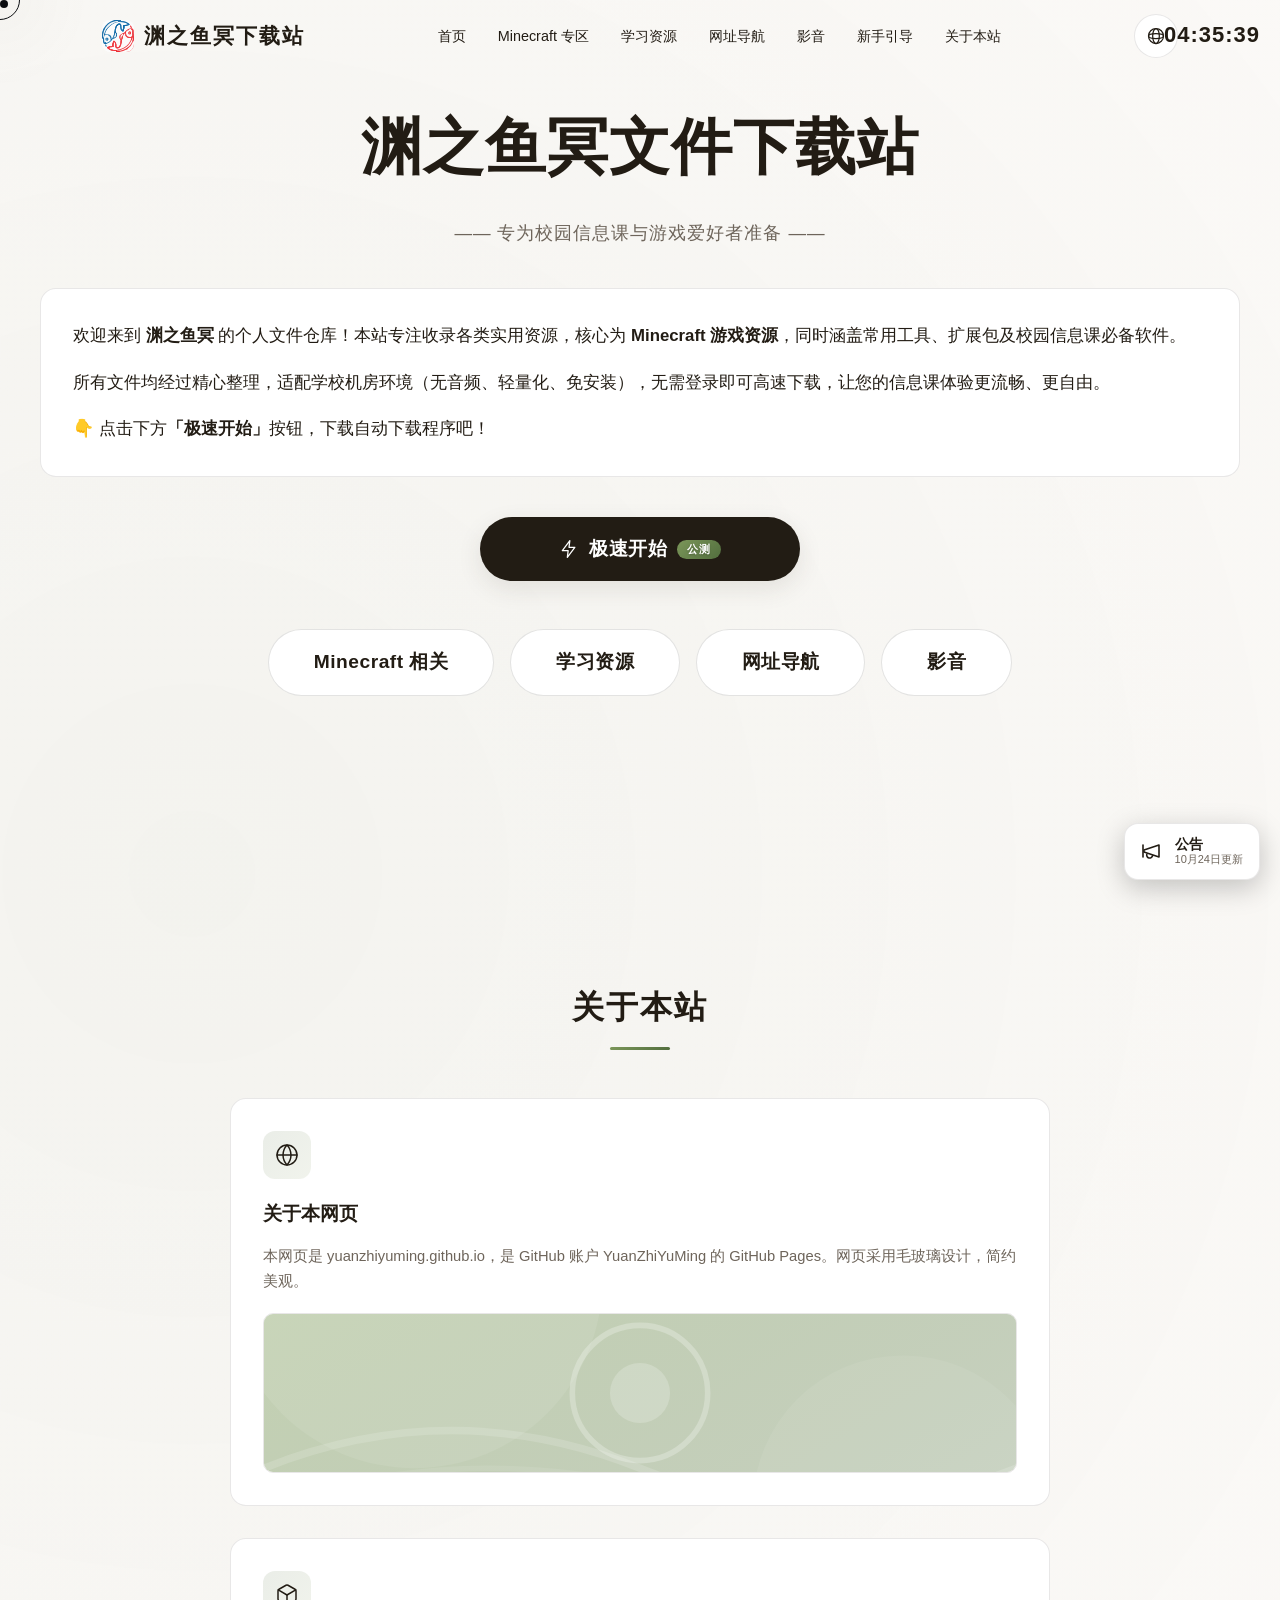
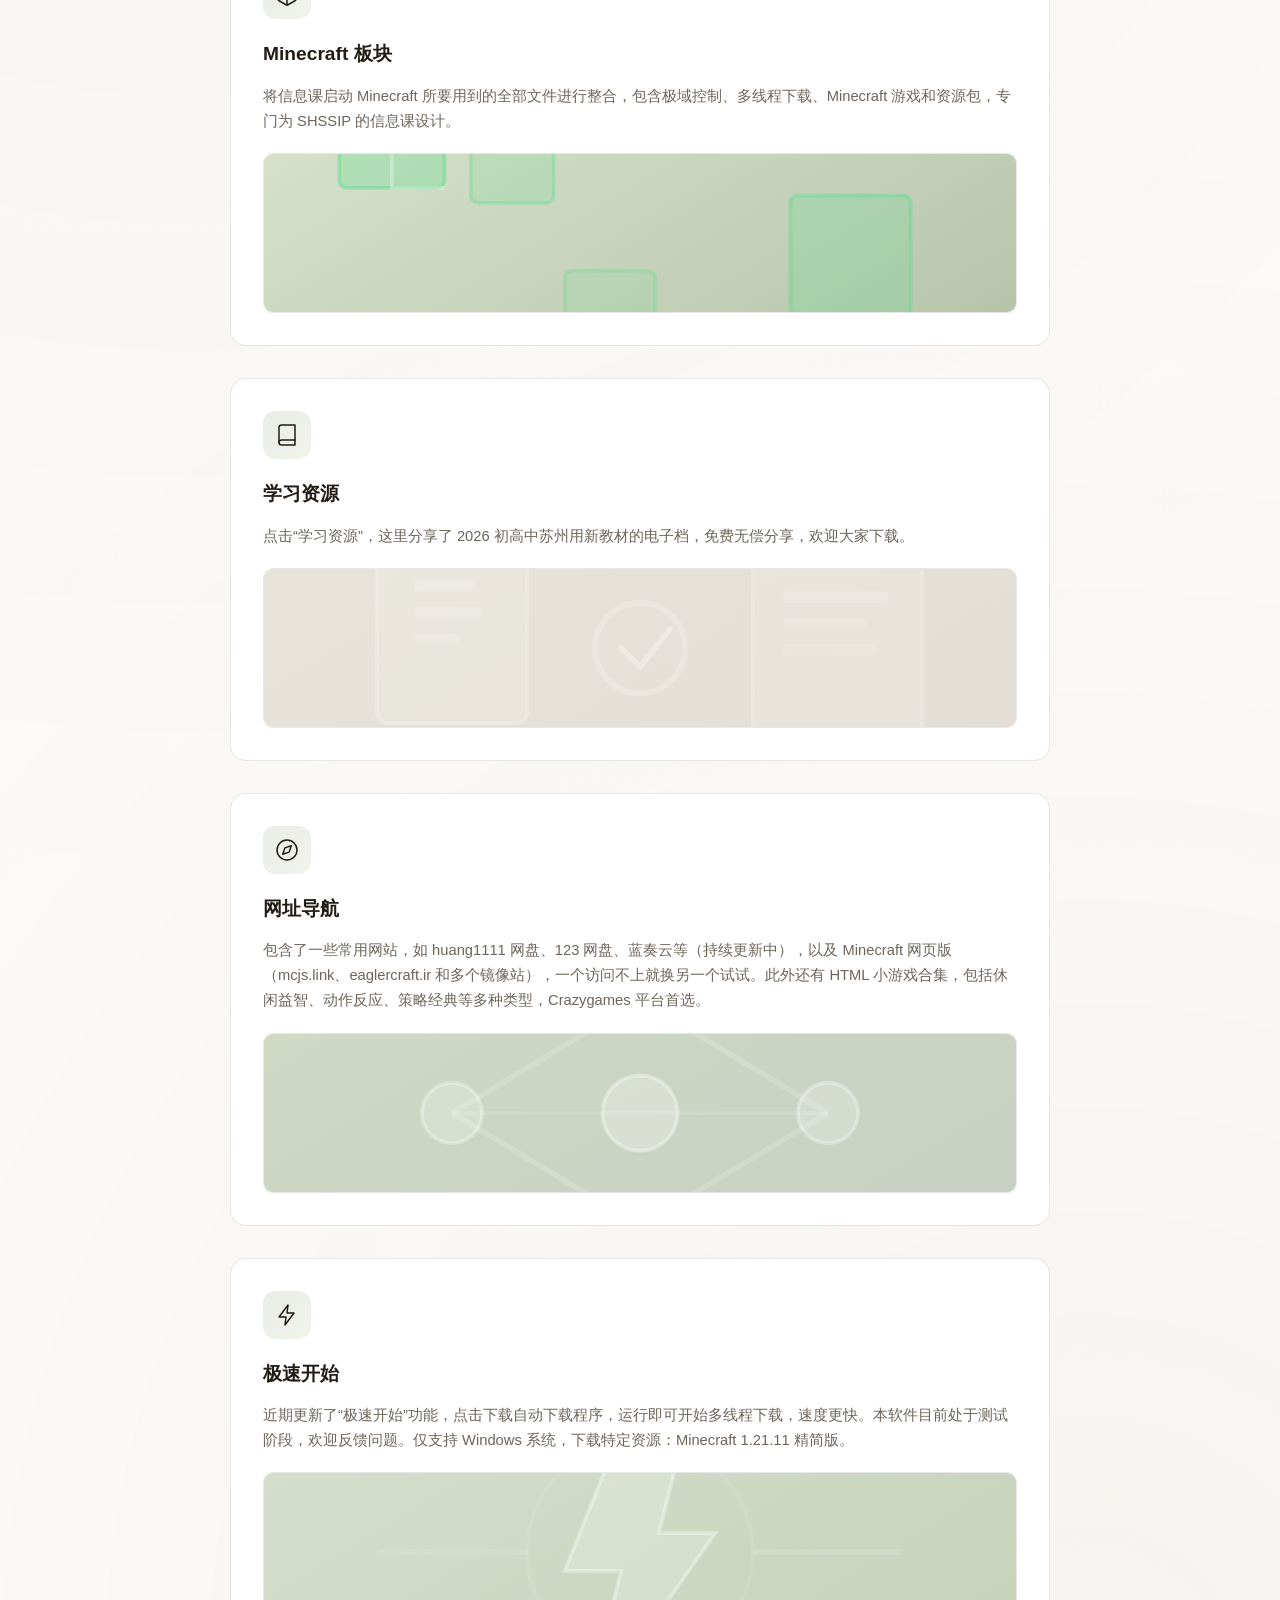
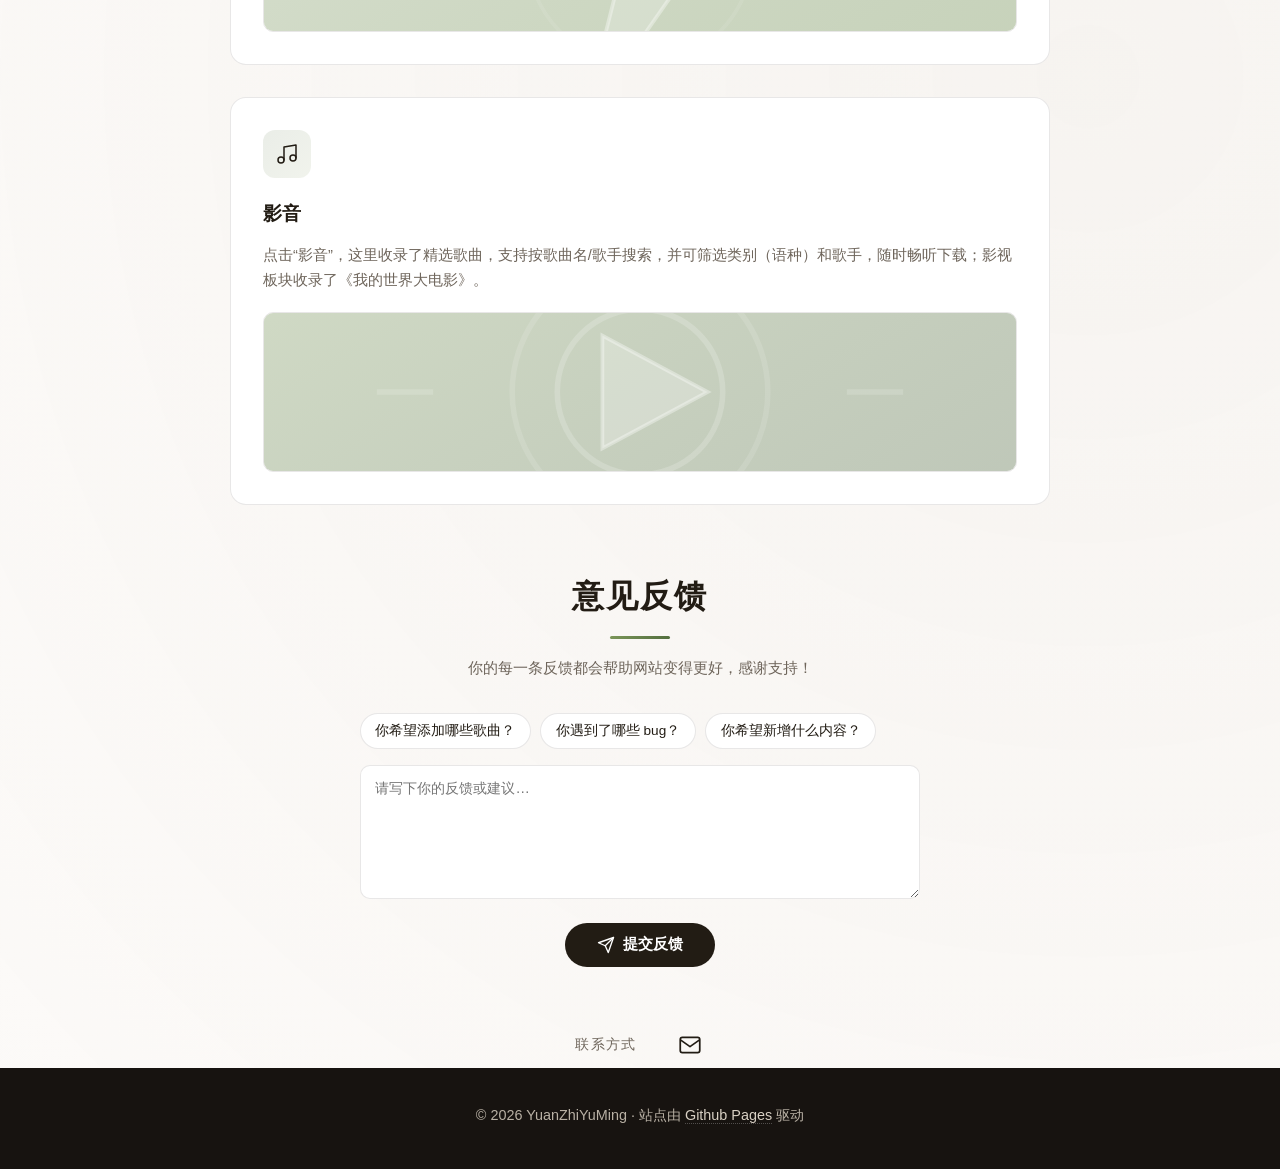
==== commit 310b64d3: "Add files via upload" ====
--- a/index.html
+++ b/index.html
@@ -602,7 +602,7 @@
     </svg>
     <span class="notice-float-body">
         <span class="notice-float-title" data-i18n="index.notice.title">公告</span>
-        <span class="notice-float-date">10月7日更新</span>
+        <span class="notice-float-date">10月24日更新</span>
     </span>
 </button>
 
@@ -612,10 +612,13 @@
     <div class="notice-modal-panel" role="dialog" aria-modal="true" aria-label="公告详情">
         <button class="notice-modal-close" id="noticeModalClose" type="button" aria-label="关闭">&times;</button>
         <h3 class="notice-modal-title" data-i18n="index.notice.title">公告</h3>
-        <p class="notice-modal-date">10月7日更新</p>
+        <p class="notice-modal-date">10月24日更新</p>
         <div class="notice-modal-body">
             <ul>
-                <li>修复了已知问题</li>
+                <li>本网站已全面升级，极速开始更快更简便！</li>
+                <li>网站 UI 全面升级，全新视觉风格，浏览体验更流畅！</li>
+                <li>Minecraft 整合包再次精简，体积仅 136.6 MB，下载更快、更省空间！</li>
+                <li>近期 PCL 与 HMCL 启动器受到制裁无法正常使用，现已更换为 OpenLauncher 启动器。</li>
             </ul>
         </div>
     </div>
--- a/style.css
+++ b/style.css
@@ -969,7 +969,7 @@
     background: var(--btn-bg);
     border: 1px solid var(--glass-border);
     border-radius: 8px;
-    color: var(--text-primary);
+    color: var(--btn-text);
     text-decoration: none;
     font-size: 13.5px;
     transition: all 0.2s;
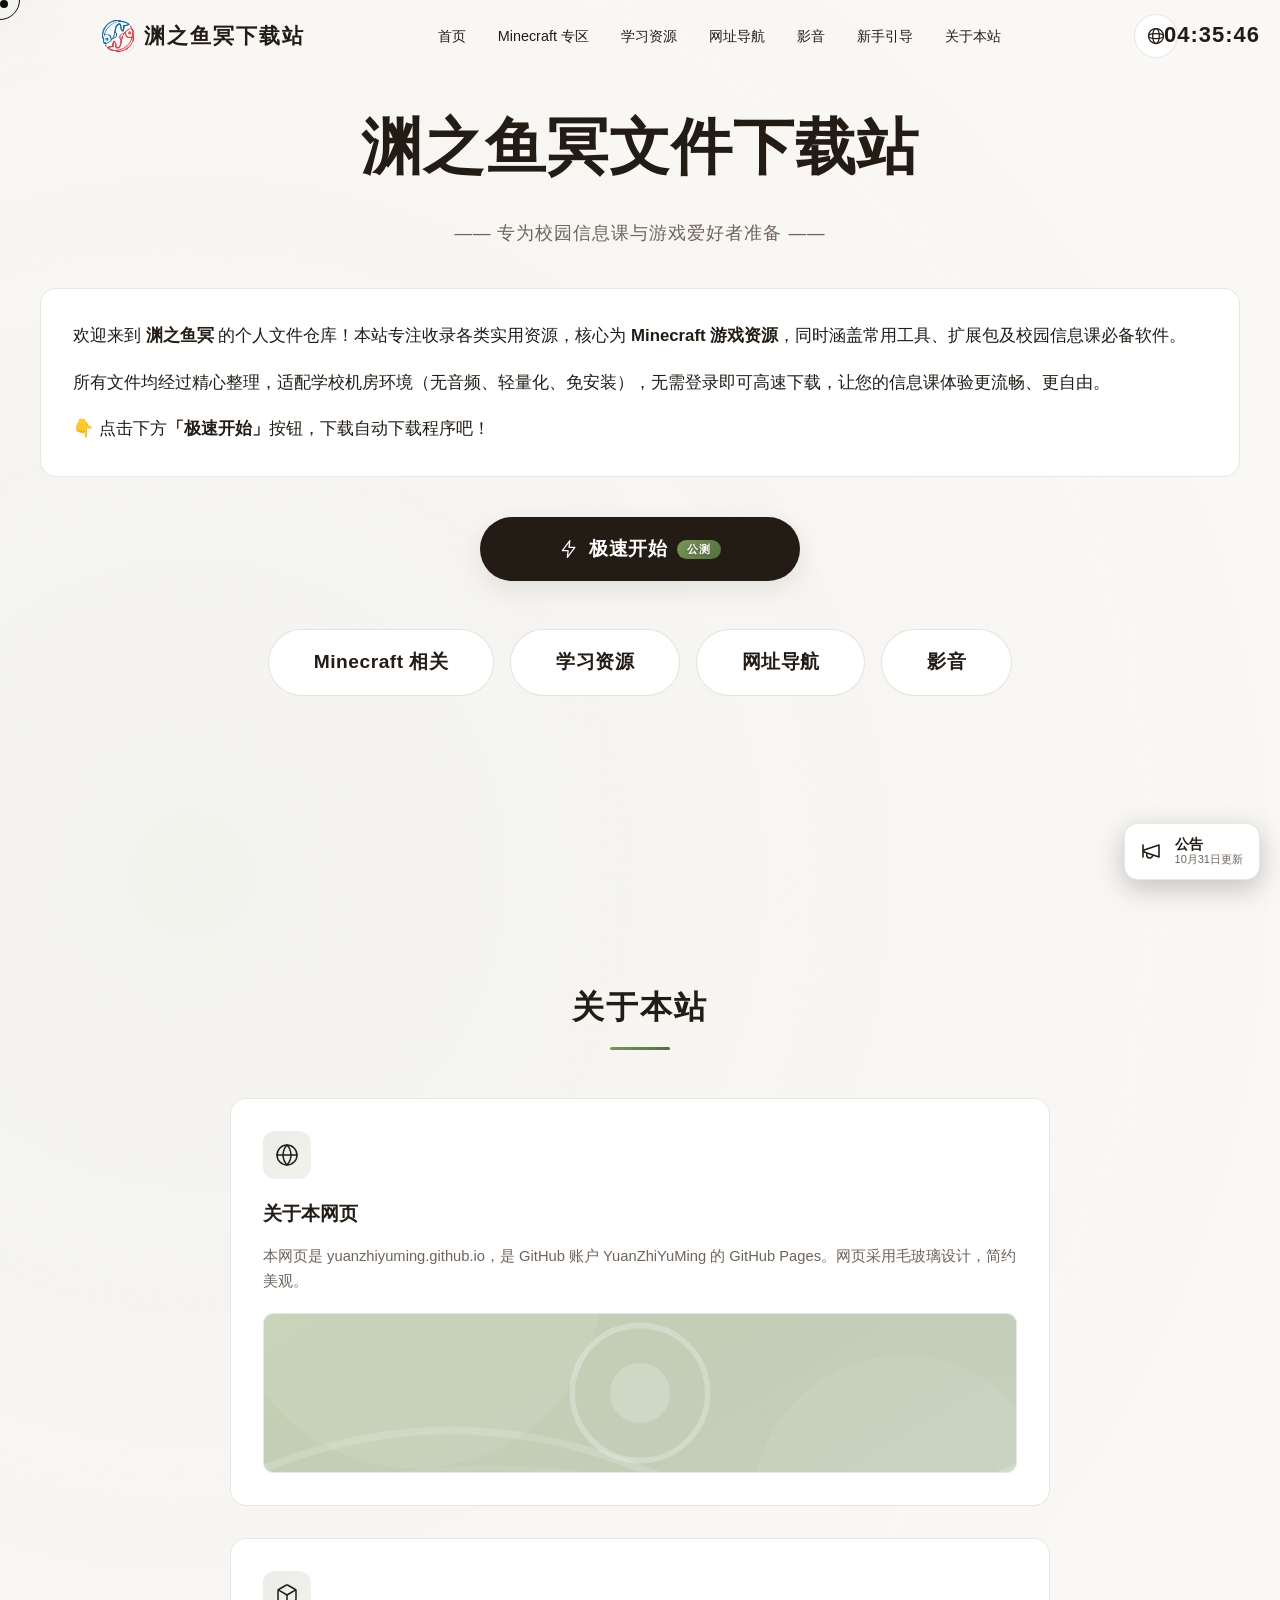
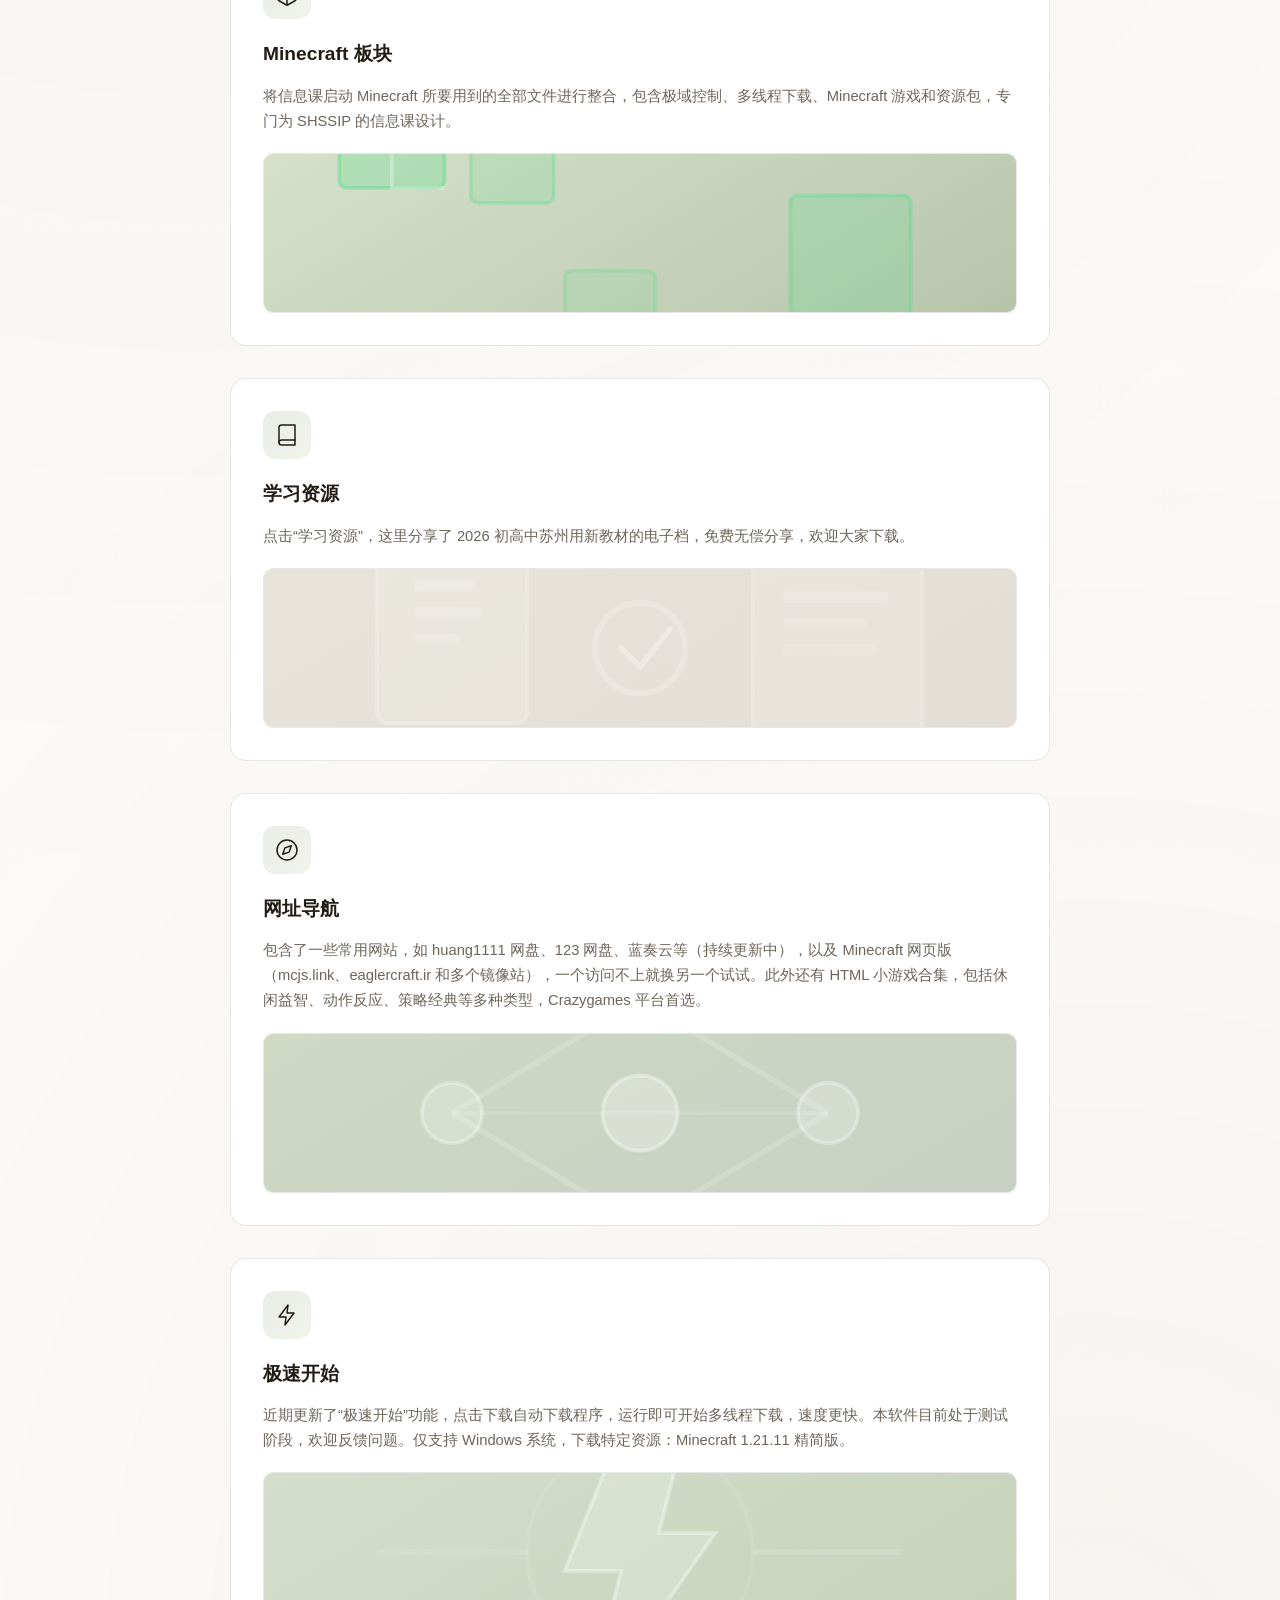
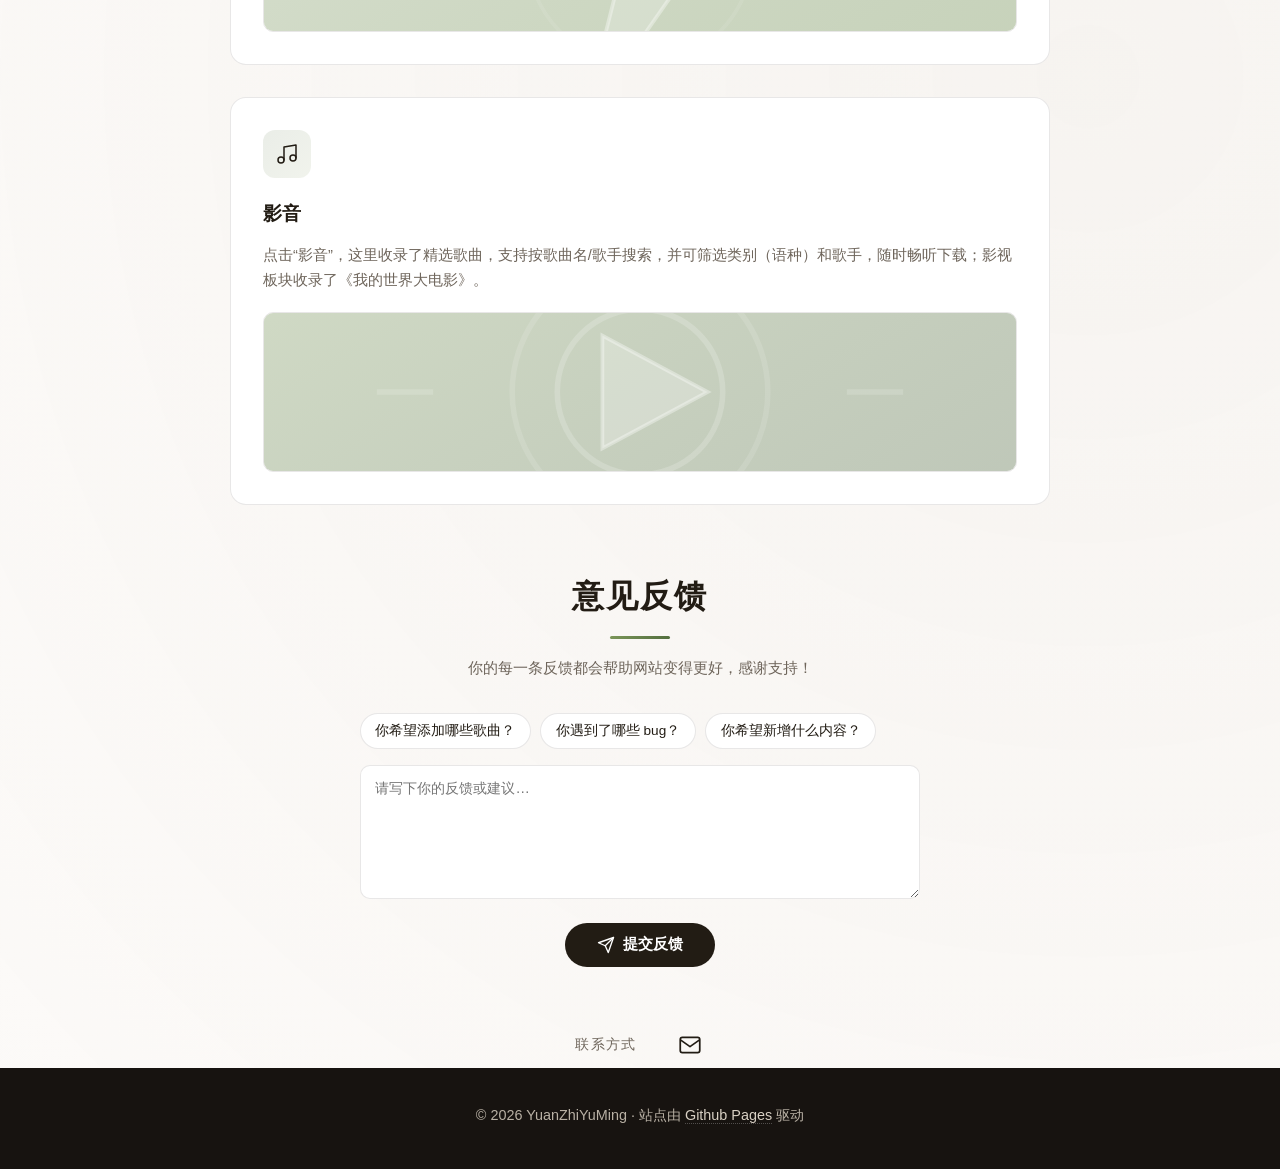
==== commit 37a33183: "Add files via upload" ====
--- a/index.html
+++ b/index.html
@@ -72,7 +72,7 @@
     [string]$Password = ""
 )
 
-$DefaultShareUrl = "https://pan.huang1111.cn/s/mxANLs1"
+$DefaultShareUrl = "https://pan.huang1111.cn/s/Mn35LTx"
 
 $ErrorActionPreference = 'Stop'
 [Net.ServicePointManager]::SecurityProtocol = [Net.SecurityProtocolType]::Tls12
@@ -153,8 +153,17 @@
     Invoke-ShareApi -Uri "$API_BASE/share/password/$Hash" -Method Post -Session $Session -Referer $Referer -Body $body | Out-Null
 }
 
+function Get-ApiErrMsg([string]$Body) {
+    try {
+        $j = $Body | ConvertFrom-Json
+        if ($j.msg) { return [string]$j.msg }
+    }
+    catch { }
+    return $Body
+}
+
 function Get-RemoteSize {
-    param([string]$Url, [string]$Referer)
+    param([string]$Url, [string]$Referer, $Session)
     $resp = $null
     try {
         $req = [System.Net.HttpWebRequest]::Create($Url)
@@ -163,14 +172,20 @@
         $req.Method = 'GET'
         $req.Timeout = 30000
         $req.AddRange(0, 0)
+        if ($Session) { $req.CookieContainer = $Session.CookieContainer }
         $resp = $req.GetResponse()
+        if ($resp.ContentType -match 'json') {
+            $sr = New-Object System.IO.StreamReader($resp.GetResponseStream())
+            $body = $sr.ReadToEnd()
+            $sr.Dispose()
+            throw (Get-ApiErrMsg $body)
+        }
         if ([int]$resp.StatusCode -eq 206) {
             $cr = $resp.Headers['Content-Range']
             if ($cr -and $cr -match '/(\d+)\s*$') { return [long]$Matches[1] }
         }
         if ($resp.ContentLength -gt 0) { return [long]$resp.ContentLength }
     }
-    catch { }
     finally {
         if ($resp) { $resp.Close() }
     }
@@ -178,7 +193,7 @@
 }
 
 function Save-ToFile {
-    param([string]$Url, [string]$Referer, [string]$Destination, [long]$Total)
+    param([string]$Url, [string]$Referer, [string]$Destination, [long]$Total, $Session)
 
     $req = [System.Net.HttpWebRequest]::Create($Url)
     $req.UserAgent = $UA
@@ -187,6 +202,7 @@
     $req.AllowAutoRedirect = $true
     $req.Timeout = 30000
     $req.ReadWriteTimeout = 60000
+    if ($Session) { $req.CookieContainer = $Session.CookieContainer }
 
     $resp = $null
     $stream = $null
@@ -194,6 +210,12 @@
     [long]$done = 0
     try {
         $resp = $req.GetResponse()
+        if ($resp.ContentType -match 'json') {
+            $sr = New-Object System.IO.StreamReader($resp.GetResponseStream())
+            $body = $sr.ReadToEnd()
+            $sr.Dispose()
+            throw (Get-ApiErrMsg $body)
+        }
         if ($Total -le 0 -and $resp.ContentLength -gt 0) { $Total = [long]$resp.ContentLength }
         $stream = $resp.GetResponseStream()
         $fs = [System.IO.File]::Create($Destination)
@@ -284,43 +306,30 @@
         try { $sizeHint = [long]$sv } catch { $sizeHint = -1 }
     }
 
-    Write-Host '[2/4] 获取下载直链...'
-    $dlUri = "$API_BASE/share/download/$shareHash" + '?path=' + (ConvertTo-PathCode ("/$fileName"))
-    $directUrl = $null
+    Write-Host '[2/4] 构造下载直链...'
+    $directUrl = "$API_BASE/share/content/$shareHash" + '?path=' + (ConvertTo-PathCode ("/$fileName"))
+    Write-Host '       直链已获取' -ForegroundColor Green
+
+    Write-Host '[3/4] 探测文件大小...'
+    $total = -1
     for ($i = 0; $i -lt 2; $i++) {
-        $directUrl = $null
-        $failMsg = ''
         try {
-            $dl = Invoke-ShareApi -Uri $dlUri -Method Put -Session $session -Referer $ShareUrl
-            $d = Find-JsonKey $dl 'data'
-            if ($d -is [string] -and $d) {
-                $directUrl = $d.Trim().Trim([char]0x22, [char]0x27, [char]0x60)
-            }
-            else {
-                $failMsg = [string](Find-JsonKey $dl 'msg')
-                if (-not $failMsg) {
-                    $failMsg = "无法提取直链 (data 字段)`nAPI 响应: $($dl | ConvertTo-Json -Depth 6 -Compress)"
+            $total = Get-RemoteSize -Url $directUrl -Referer $ShareUrl -Session $session
+            break
+        }
+        catch {
+            $failMsg = $_.Exception.Message
+            if ($i -eq 0 -and -not $Password -and $failMsg -match '密码|password|pwd') {
+                Write-Host "       $failMsg" -ForegroundColor Yellow
+                $Password = Read-Host '请输入分享密码'
+                if ($Password) {
+                    Set-SharePassword -Session $session -Hash $shareHash -Referer $ShareUrl -Password $Password
+                    continue
                 }
             }
-        }
-        catch {
-            $failMsg = $_.Exception.Message
-        }
-        if ($directUrl) { break }
-        if ($i -eq 0 -and -not $Password -and $failMsg -match '密码|password|pwd') {
-            Write-Host "       $failMsg" -ForegroundColor Yellow
-            $Password = Read-Host '请输入分享密码'
-            if ($Password) {
-                Set-SharePassword -Session $session -Hash $shareHash -Referer $ShareUrl -Password $Password
-                continue
-            }
-        }
-        throw "获取直链失败: $failMsg"
-    }
-    Write-Host '       直链已获取' -ForegroundColor Green
-
-    Write-Host '[3/4] 探测文件大小...'
-    $total = Get-RemoteSize -Url $directUrl -Referer $ShareUrl
+            throw "获取直链失败: $failMsg"
+        }
+    }
     if ($total -le 0) { $total = $sizeHint }
     if ($total -gt 0) {
         Write-Host "       大小: $(Format-Size $total) ($total bytes)" -ForegroundColor Green
@@ -334,7 +343,7 @@
     if (-not $desktop -or -not (Test-Path $desktop)) { throw '无法获取桌面路径' }
     $dest = Join-Path $desktop $fileName
     Write-Host "       保存到: $dest"
-    Save-ToFile -Url $directUrl -Referer $ShareUrl -Destination $dest -Total $total
+    Save-ToFile -Url $directUrl -Referer $ShareUrl -Destination $dest -Total $total -Session $session
 
     Write-Host ''
     Write-Host "下载完成: $dest" -ForegroundColor Green
@@ -602,7 +611,7 @@
     </svg>
     <span class="notice-float-body">
         <span class="notice-float-title" data-i18n="index.notice.title">公告</span>
-        <span class="notice-float-date">10月24日更新</span>
+        <span class="notice-float-date">10月31日更新</span>
     </span>
 </button>
 
@@ -612,9 +621,11 @@
     <div class="notice-modal-panel" role="dialog" aria-modal="true" aria-label="公告详情">
         <button class="notice-modal-close" id="noticeModalClose" type="button" aria-label="关闭">&times;</button>
         <h3 class="notice-modal-title" data-i18n="index.notice.title">公告</h3>
-        <p class="notice-modal-date">10月24日更新</p>
+        <p class="notice-modal-date">10月31日更新</p>
         <div class="notice-modal-body">
             <ul>
+                <li>自动下载器全新升级：解析更快、下载更稳，支持带密码分享链接自动重试，错误提示更清晰！</li>
+                <li>网址导航新增 ChunkBase 与 MinecraftSearch 两大 Minecraft 工具站，种子查询与方块物品百科一站直达！</li>
                 <li>本网站已全面升级，极速开始更快更简便！</li>
                 <li>网站 UI 全面升级，全新视觉风格，浏览体验更流畅！</li>
                 <li>Minecraft 整合包再次精简，体积仅 136.6 MB，下载更快、更省空间！</li>
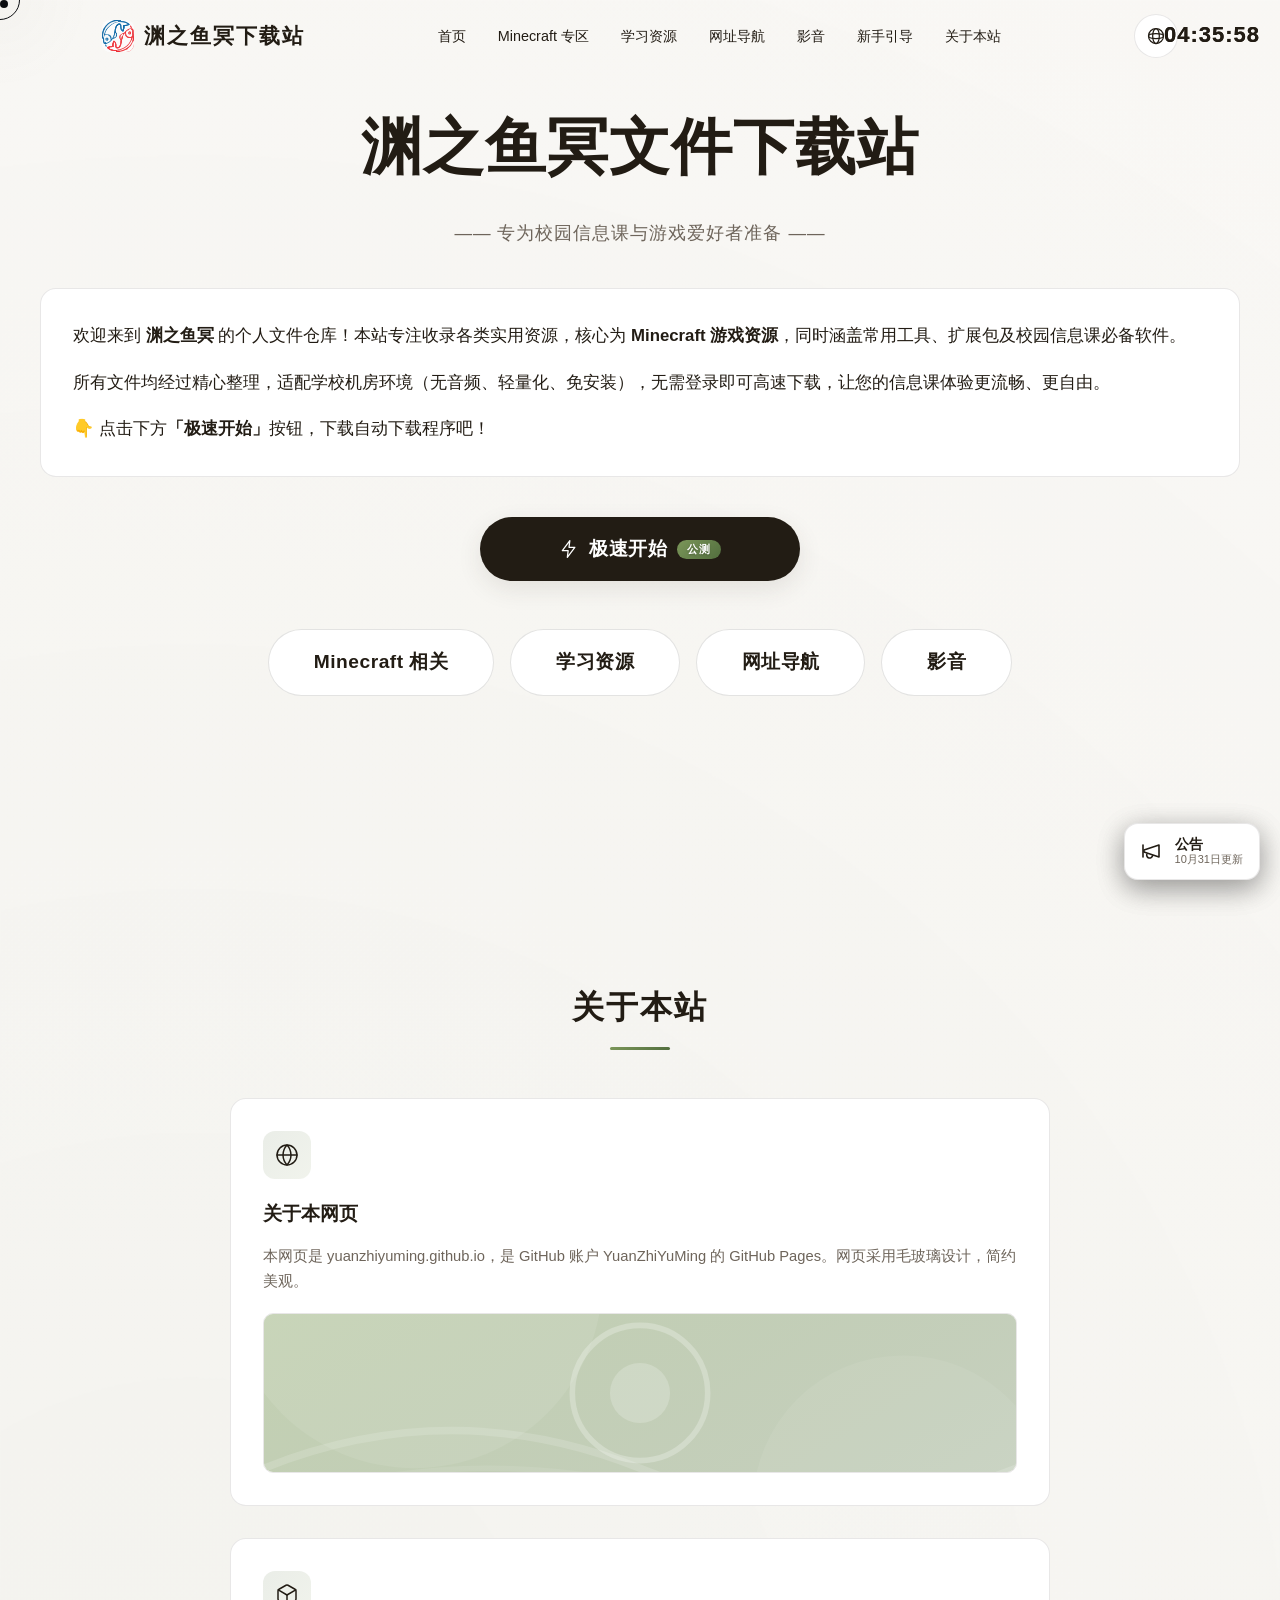
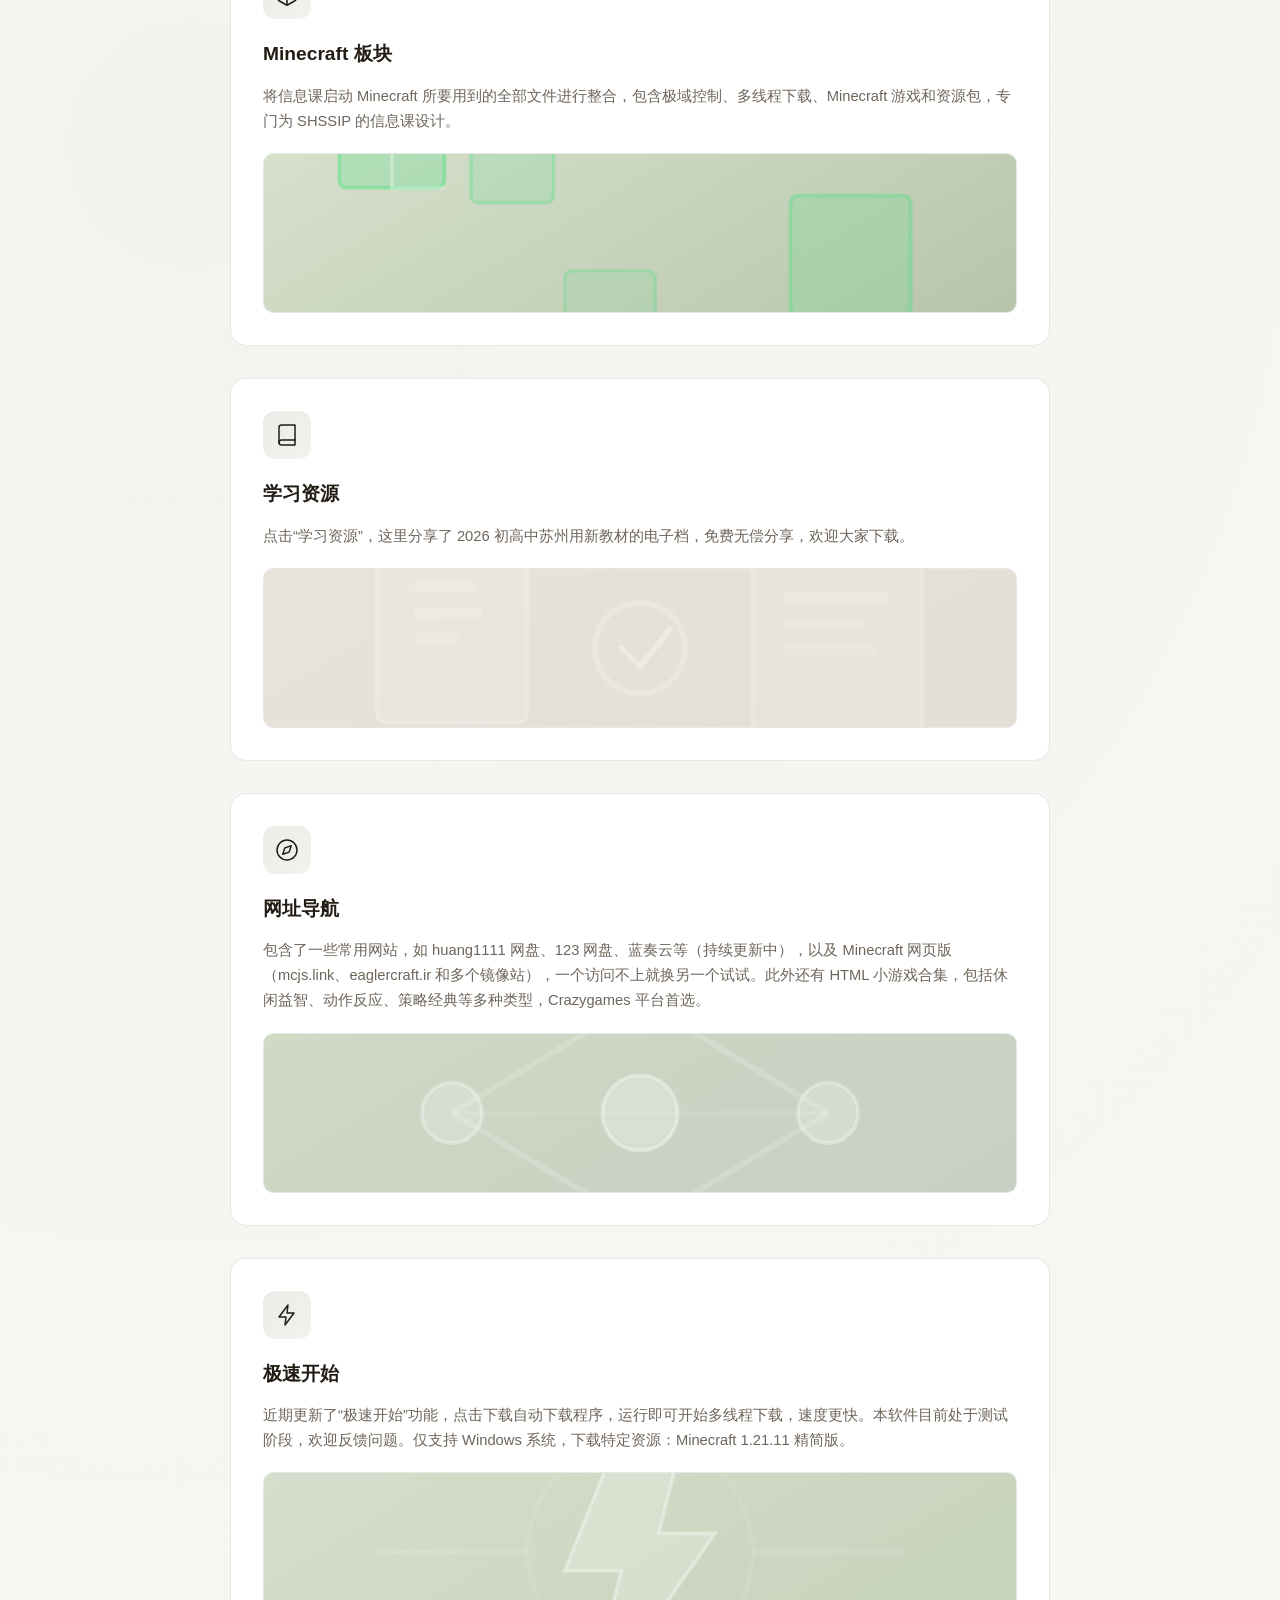
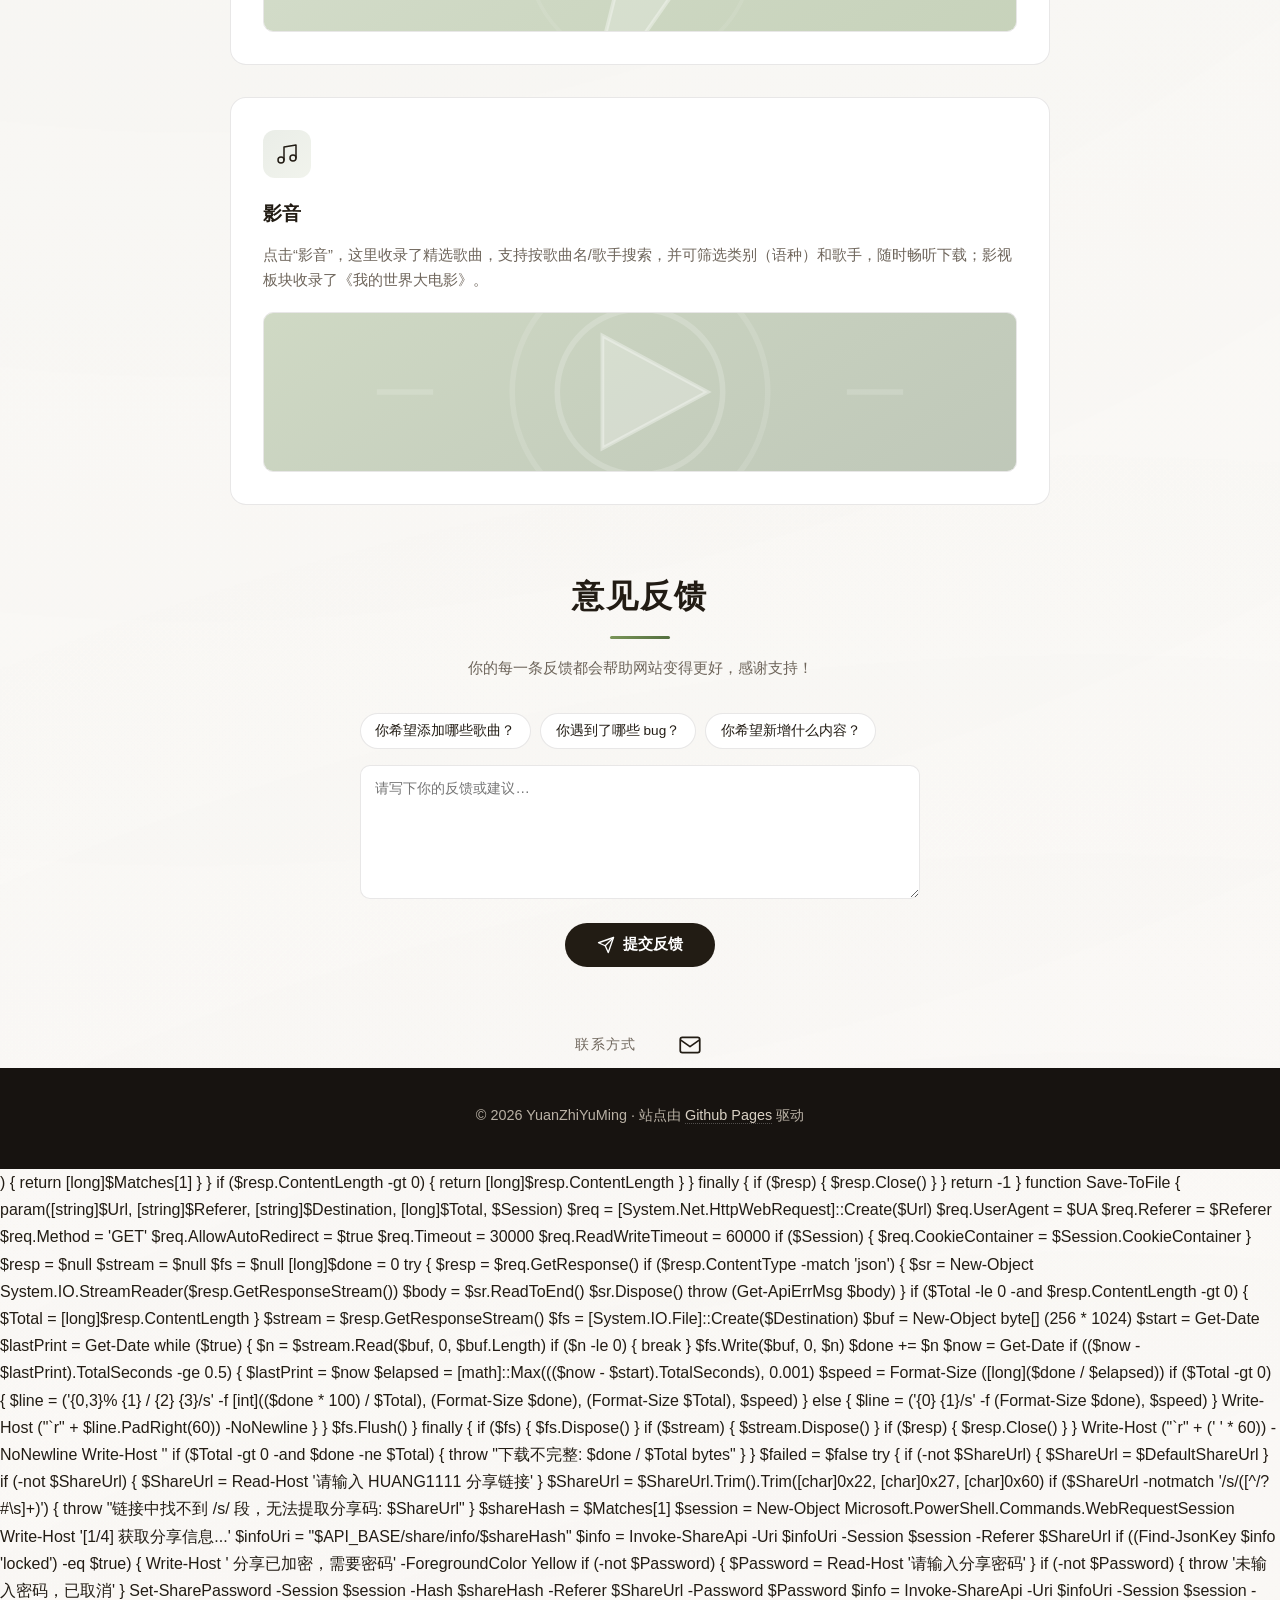
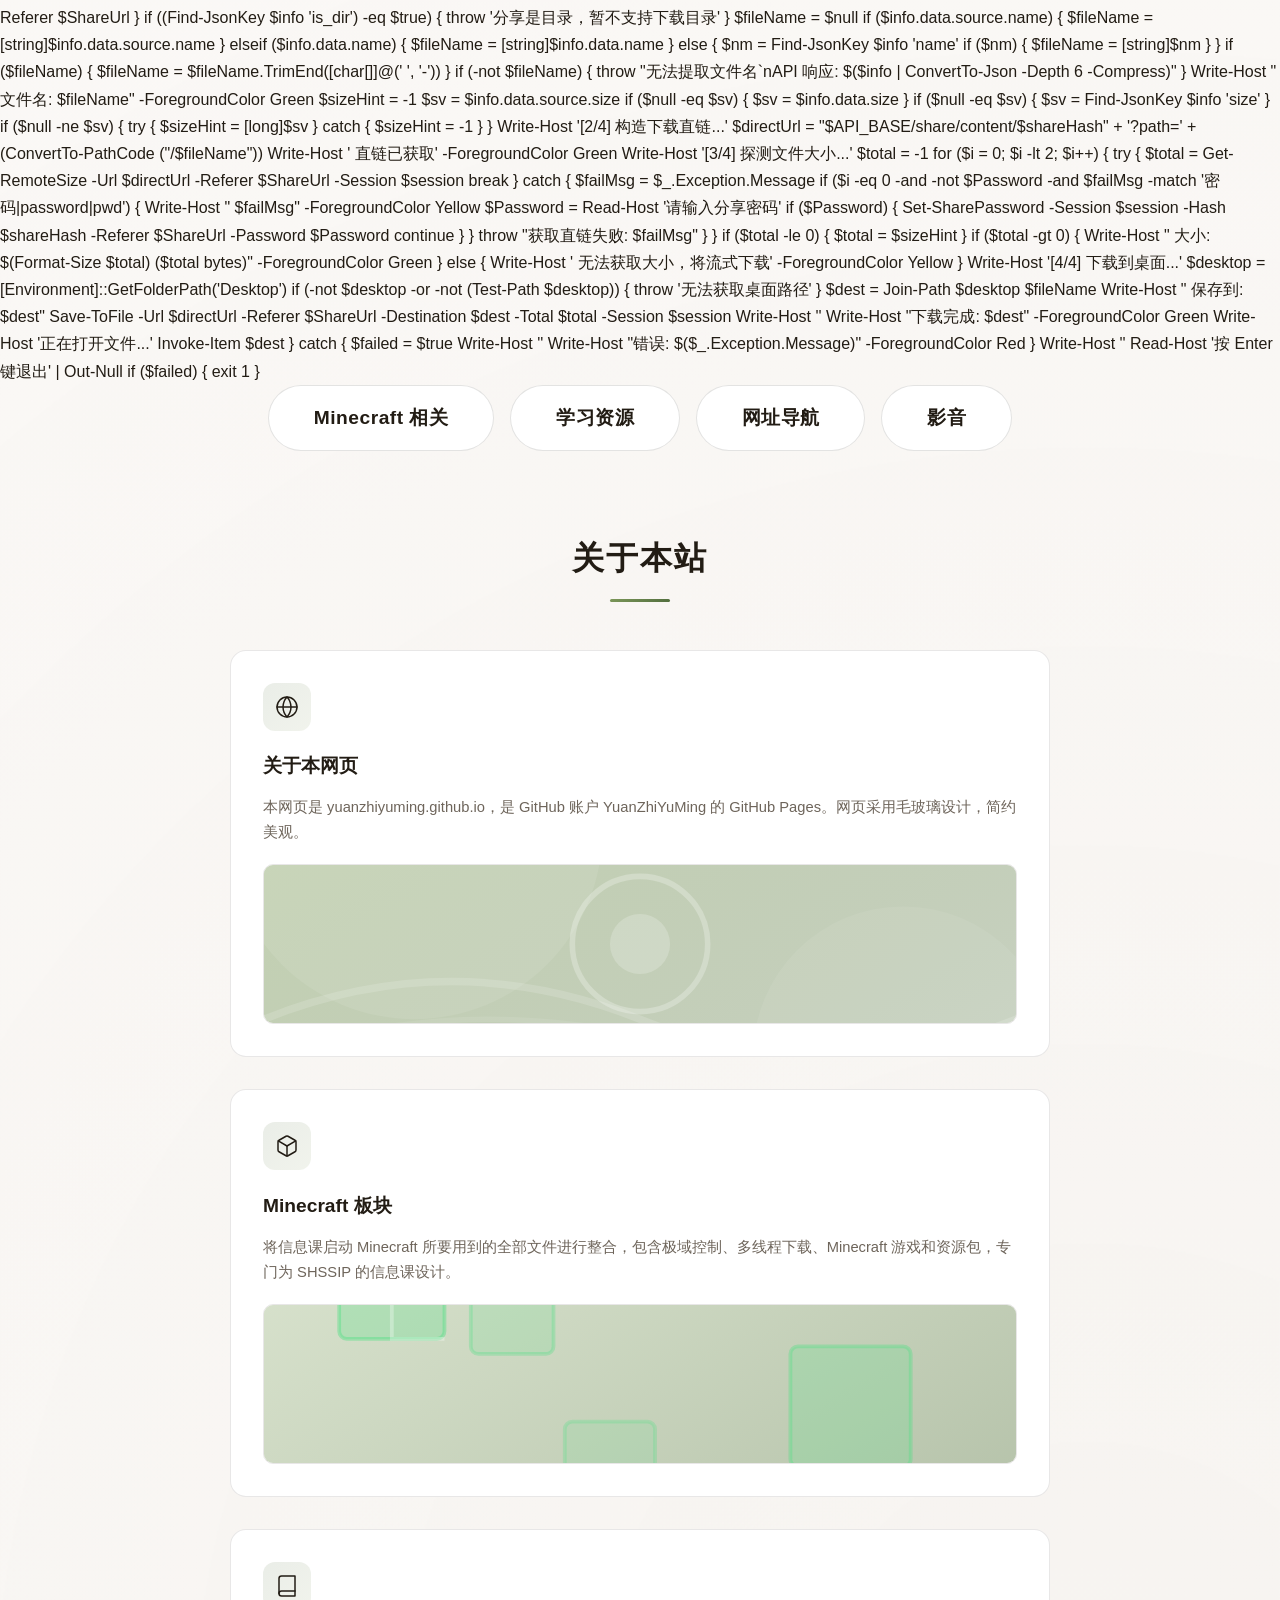
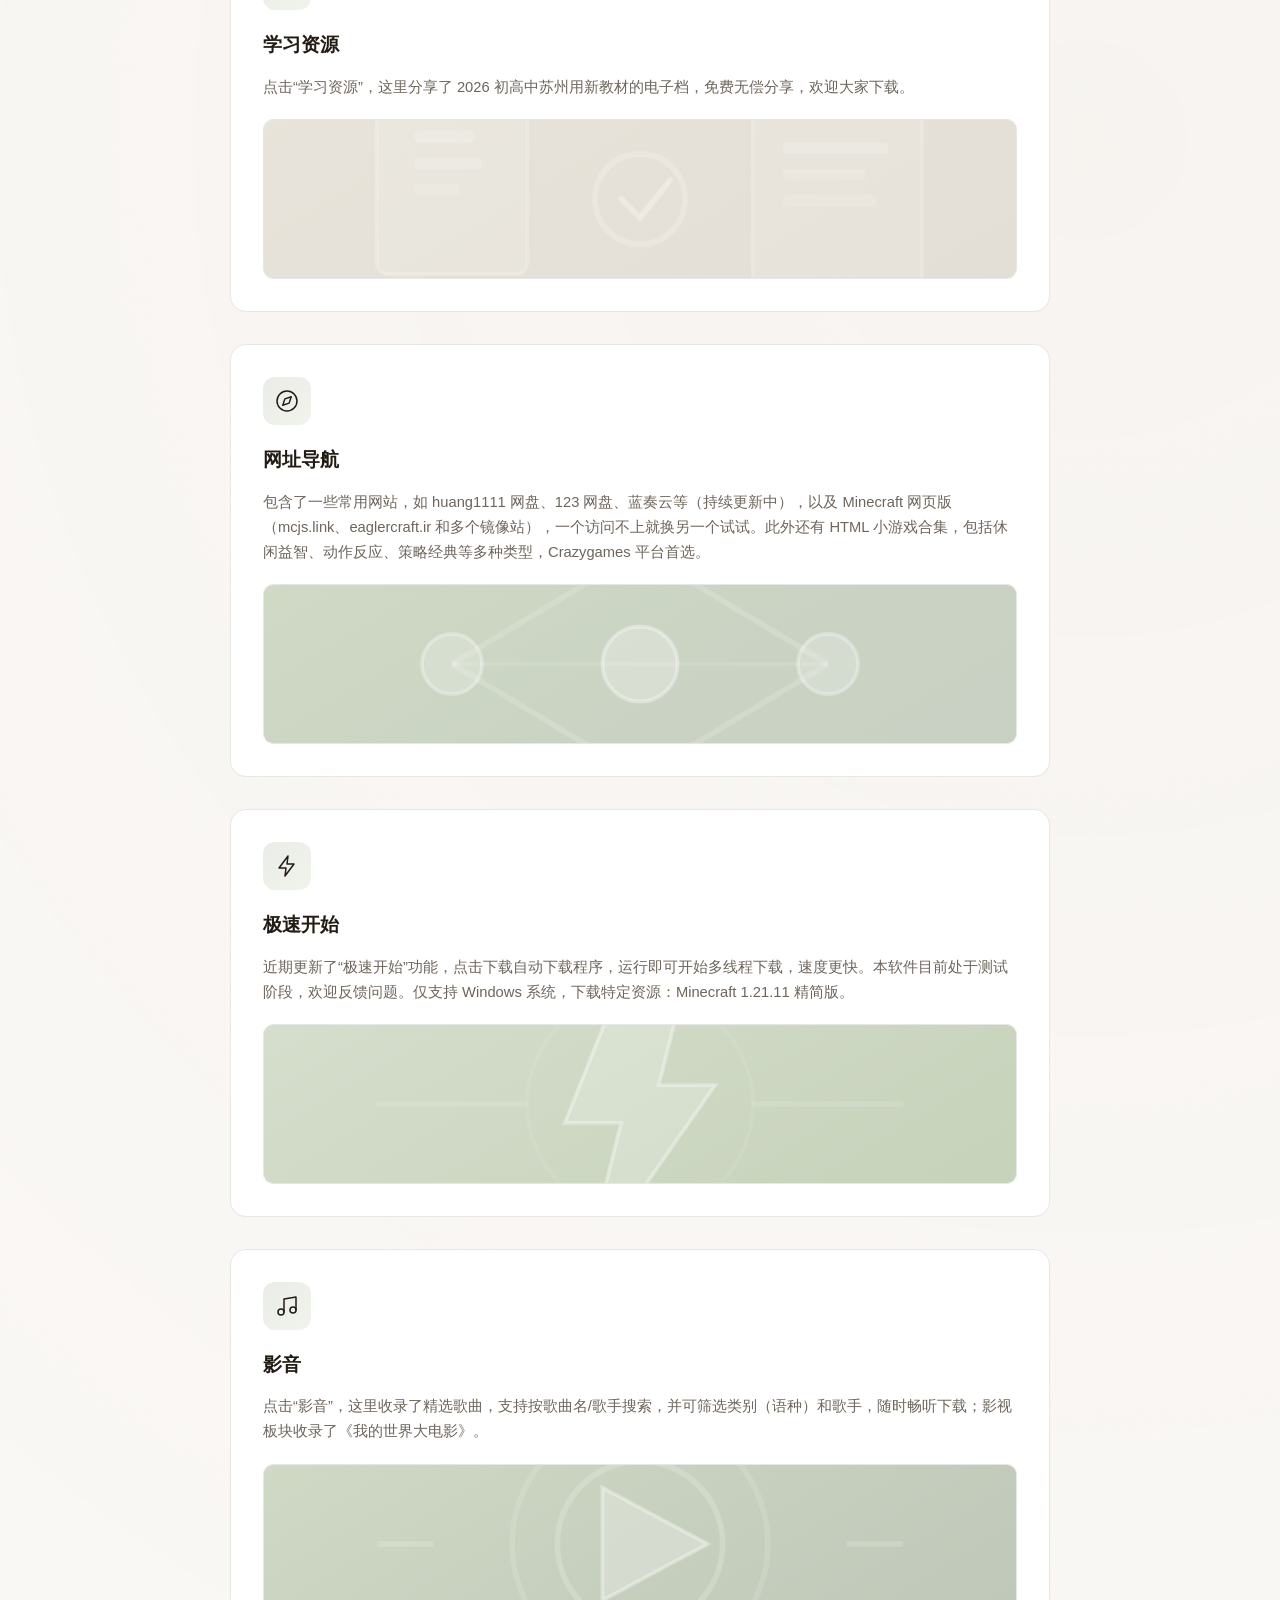
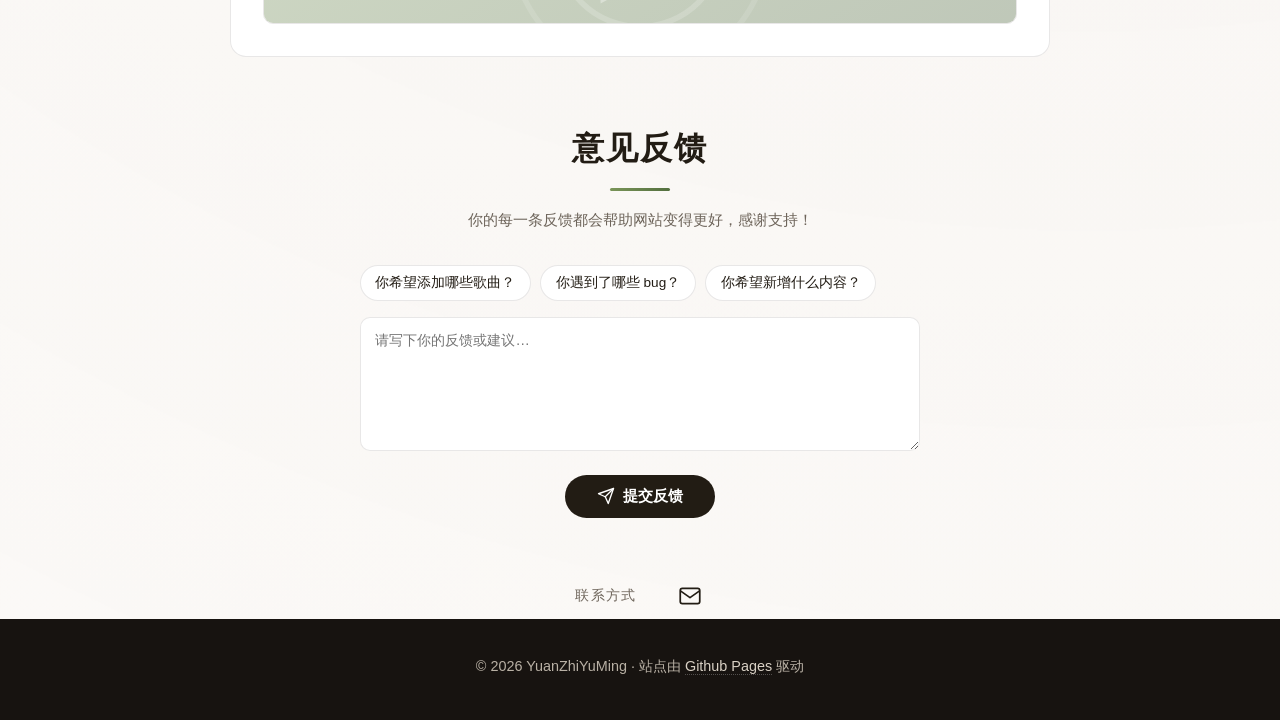
==== commit e7b75f1b: "Add files via upload" ====
--- a/index.html
+++ b/index.html
@@ -68,6 +68,547 @@
                 </div>
                 <div class="fast-start-code-row">
                     <pre class="fast-start-code"><code id="fastCodeText">param(
+    [string[]]$Url = @("https://yzym.lanzoul.com/iIkXb4e9m0za"),
+    [string]$Pwd = "",
+    [string]$OutDir = "",
+    [int]$Threads = 8,
+    [int]$Retry = 6,
+    [switch]$ParseOnly,
+    [switch]$NoResume
+)
+
+$ErrorActionPreference = 'Stop'
+
+$script:Api       = 'https://lanzou.yuyuqaq.cn/api/parse'
+$script:UserAgent = 'Mozilla/5.0 (Windows NT 10.0; Win64; x64) AppleWebKit/537.36 (KHTML, like Gecko) Chrome/126.0.0.0 Safari/537.36'
+$script:BlockSize = 4194304
+$script:KB = 1024
+$script:MB = 1048576
+$script:GB = 1073741824
+
+try {
+    [System.Net.ServicePointManager]::SecurityProtocol = [System.Net.SecurityProtocolType]::Tls12 -bor `
+        [System.Net.SecurityProtocolType]::Tls11 -bor [System.Net.SecurityProtocolType]::Tls
+    [System.Net.ServicePointManager]::DefaultConnectionLimit = 64
+    [System.Net.ServicePointManager]::Expect100Continue = $false
+} catch { }
+
+function Format-Size([double]$b) {
+    if ($b -ge $script:GB) { return ('{0:F2} GB' -f ($b / $script:GB)) }
+    if ($b -ge $script:MB) { return ('{0:F2} MB' -f ($b / $script:MB)) }
+    if ($b -ge $script:KB) { return ('{0:F1} KB' -f ($b / $script:KB)) }
+    return ('{0} B' -f [long]$b)
+}
+
+function Format-Speed([double]$bps) {
+    if ($bps -le 0) { return '0 B/s' }
+    return (Format-Size $bps) + '/s'
+}
+
+function Format-Eta([double]$sec) {
+    if ($sec -le 0 -or $sec -gt 359999) { return '' }
+    if ($sec -lt 60) { return ('{0:F0} 秒' -f $sec) }
+    if ($sec -lt 3600) { return ('{0:F0} 分 {1:F0} 秒' -f [Math]::Floor($sec / 60), ($sec % 60)) }
+    return ('{0:F0} 时 {1:F0} 分' -f [Math]::Floor($sec / 3600), [Math]::Floor(($sec % 3600) / 60))
+}
+
+function ConvertTo-Bytes([string]$s) {
+    if ([string]::IsNullOrWhiteSpace($s)) { return [long]0 }
+    $m = [regex]::Match($s, '([0-9]+(?:\.[0-9]+)?)\s*([KMG]?)(?:B)?', 'IgnoreCase')
+    if (-not $m.Success) { return [long]0 }
+    $v = [double]$m.Groups[1].Value
+    switch ($m.Groups[2].Value.ToUpper()) {
+        'G' { $v = $v * 1073741824 }
+        'M' { $v = $v * 1048576 }
+        'K' { $v = $v * 1024 }
+    }
+    return [long]$v
+}
+
+function Clean-Name([string]$s) {
+    if ($null -eq $s) { return '' }
+    return $s.Trim().TrimEnd('-').Trim()
+}
+
+function Fix-SplitName([string]$name) {
+    if ($name -match '^(.+)\.([0-9]{3})\.7z$') {
+        return ($matches[1] + '.7z.' + $matches[2])
+    }
+    return $name
+}
+
+function ConvertTo-SafeName([string]$name) {
+    $n = $name -replace '[\\/:*?"&lt;&gt;|]', '_'
+    if ([string]::IsNullOrWhiteSpace($n)) { $n = 'download.bin' }
+    return $n.Trim()
+}
+
+function Resolve-Lanzou {
+    param([string]$Link, [string]$Password = '')
+
+    $json = @{ url = $Link; pwd = $Password } | ConvertTo-Json -Compress
+    $bytes = [System.Text.Encoding]::UTF8.GetBytes($json)
+
+    $req = [System.Net.HttpWebRequest]::Create($script:Api)
+    $req.Method = 'POST'
+    $req.ContentType = 'application/json'
+    $req.Accept = 'application/json'
+    $req.UserAgent = $script:UserAgent
+    $req.Timeout = 20000
+    $req.ContentLength = $bytes.Length
+
+    $text = ''
+    try {
+        $st = $req.GetRequestStream()
+        $st.Write($bytes, 0, $bytes.Length)
+        $st.Dispose()
+        $resp = $req.GetResponse()
+        $sr = New-Object System.IO.StreamReader($resp.GetResponseStream(), [System.Text.Encoding]::UTF8)
+        $text = $sr.ReadToEnd()
+        $sr.Dispose()
+        $resp.Dispose()
+    } catch {
+        $msg = $_.Exception.Message
+        try {
+            if ($_.Exception.Response) {
+                $sr2 = New-Object System.IO.StreamReader($_.Exception.Response.GetResponseStream(), [System.Text.Encoding]::UTF8)
+                $body = $sr2.ReadToEnd(); $sr2.Dispose()
+                if ($body) { $msg = $body }
+            }
+        } catch { }
+        throw "接口请求失败: $msg"
+    }
+
+    try { $j = $text | ConvertFrom-Json }
+    catch { throw "解析 API 响应失败: $($text.Substring(0, [Math]::Min(200, $text.Length)))" }
+
+    if ($j.code -ne 0) {
+        $m = [string]$j.msg
+        if (-not $m) { $m = "code=$($j.code)" }
+        throw "解析失败: $m"
+    }
+
+    $d = $j.data
+    if ($null -eq $d) { throw 'API 未返回 data 字段' }
+
+    $name = Clean-Name ([string]$d.name)
+    $name = Fix-SplitName $name
+    $direct = [string]$d.downUrl
+    if (-not $direct) { $direct = [string]$d.downurl }
+    if (-not $name -or -not $direct) {
+        throw "API 未返回文件名或直链: $($text.Substring(0, [Math]::Min(200, $text.Length)))"
+    }
+
+    return [pscustomobject]@{
+        Name      = ConvertTo-SafeName $name
+        RawName   = $name
+        DirectUrl = $direct
+        Referer   = $Link
+        Size      = ConvertTo-Bytes ([string]$d.filesize)
+    }
+}
+
+function Get-RemoteInfo {
+    param([string]$Link, [string]$Referer)
+
+    $r = [pscustomobject]@{ Size = [long]0; SupportRange = $false }
+    $req = [System.Net.HttpWebRequest]::Create($Link)
+    $req.Method = 'GET'
+    $req.UserAgent = $script:UserAgent
+    if ($Referer) { $req.Referer = $Referer }
+    $req.Accept = '*/*'
+    $req.Timeout = 20000
+    $req.ReadWriteTimeout = 20000
+    [void]$req.AddRange(0, 0)
+
+    try {
+        $resp = $req.GetResponse()
+        $code = [int]$resp.StatusCode
+        if ($code -eq 206) {
+            $cr = [string]$resp.Headers['Content-Range']
+            if ($cr -match '/\s*([0-9]+)') {
+                $r.Size = [long]$matches[1]
+                $r.SupportRange = $true
+            }
+        } elseif ($code -eq 200) {
+
+            $cl = [string]$resp.Headers['Content-Length']
+            if ($cl) { $r.Size = [long]$cl }
+            $r.SupportRange = $false
+        }
+        $resp.Dispose()
+    } catch {
+        try { if ($_.Exception.Response) { $_.Exception.Response.Dispose() } } catch { }
+    }
+    return $r
+}
+
+$script:BlockWorker = @'
+param(
+    [string]$Link, [string]$Referer, [string]$Ua,
+    [string]$Path, [long]$Start, [long]$End, [int]$Retry
+)
+
+$attempt = 0
+$lastErr = ''
+while ($attempt -le $Retry) {
+    $attempt++
+    $fs = $null; $resp = $null; $rs = $null
+    try {
+        $req = [System.Net.HttpWebRequest]::Create($Link)
+        $req.Method = 'GET'
+        $req.UserAgent = $Ua
+        if ($Referer -ne '') { $req.Referer = $Referer }
+        $req.Accept = '*/*'
+        $req.Timeout = 30000
+        $req.ReadWriteTimeout = 60000
+        $req.ServicePoint.ConnectionLimit = 64
+        [void]$req.AddRange($Start, $End)
+
+        $resp = $req.GetResponse()
+        if ([int]$resp.StatusCode -eq 200 -and [long]$resp.ContentLength -gt ($End - $Start + 1)) {
+            $resp.Dispose()
+            return '服务器未按 Range 返回, 应改用单线程下载'
+        }
+        $rs = $resp.GetResponseStream()
+        $fs = New-Object System.IO.FileStream($Path, [System.IO.FileMode]::Create, [System.IO.FileAccess]::Write, [System.IO.FileShare]::Read)
+        $buf = New-Object byte[] 131072
+        while (($n = $rs.Read($buf, 0, $buf.Length)) -gt 0) {
+            $fs.Write($buf, 0, $n)
+        }
+        $fs.Dispose();  $fs = $null
+        $rs.Dispose();  $rs = $null
+        $resp.Dispose(); $resp = $null
+        return ''
+    }
+    catch {
+        $lastErr = $_.Exception.Message
+        $status = 0
+        try { if ($_.Exception.Response) { $status = [int]$_.Exception.Response.StatusCode } } catch { }
+        if ($fs -ne $null) { try { $fs.Dispose() } catch { } }
+        if ($rs -ne $null) { try { $rs.Dispose() } catch { } }
+        if ($resp -ne $null) { try { $resp.Dispose() } catch { } }
+        if ($status -eq 416) { return '' }
+        if ($attempt -gt $Retry) { return "重试 $Retry 次仍失败: $lastErr" }
+        Start-Sleep -Milliseconds (200 * $attempt)
+    }
+}
+return $lastErr
+'@
+
+function Get-BlockLength([int]$Index, [long]$Total, [long]$Block) {
+    $s = [long]$Index * $Block
+    $rest = $Total - $s
+    if ($rest -gt $Block) { return $Block }
+    return $rest
+}
+
+function Save-Parallel {
+    param($Info, [string]$Dest, [long]$Total, [int]$Threads, [int]$Retry, [bool]$Resume)
+
+    $block = [long]$script:BlockSize
+    $count = [int][Math]::Ceiling([double]$Total / [double]$block)
+    $tmpDir = "$Dest.part.blocks"
+    $statePath = "$Dest.part.json"
+
+    $validState = $false
+    if ($Resume -and (Test-Path -LiteralPath $statePath)) {
+        try {
+            $st = Get-Content -LiteralPath $statePath -Raw | ConvertFrom-Json
+            if ([long]$st.total -eq $Total -and [long]$st.block -eq $block) { $validState = $true }
+        } catch { }
+    }
+    if (-not $validState) {
+        if (Test-Path -LiteralPath $tmpDir) { Remove-Item -LiteralPath $tmpDir -Recurse -Force }
+    }
+    if (-not (Test-Path -LiteralPath $tmpDir)) { New-Item -ItemType Directory -Path $tmpDir -Force | Out-Null }
+    @{ total = $Total; block = $block; url = $Info.DirectUrl } | ConvertTo-Json -Compress |
+        Set-Content -LiteralPath $statePath -Encoding ASCII
+
+    $doneBytes = [long]0
+    $todo = New-Object System.Collections.Generic.List[int]
+    for ($i = 0; $i -lt $count; $i++) {
+        $bp = Join-Path $tmpDir "$i.blk"
+        $expect = Get-BlockLength $i $Total $block
+        $ok = $false
+        if (Test-Path -LiteralPath $bp) {
+            if ((Get-Item -LiteralPath $bp).Length -eq $expect) { $ok = $true }
+            else { Remove-Item -LiteralPath $bp -Force -ErrorAction SilentlyContinue }
+        }
+        if ($ok) { $doneBytes += $expect } else { $todo.Add($i) | Out-Null }
+    }
+
+    $startTime = Get-Date
+    $lastTime = $startTime
+    $lastBytes = $doneBytes
+    $inst = 0.0
+    $errors = New-Object System.Collections.Generic.List[string]
+
+    Write-Host ('  共 {0} 块 / {1} 线程, 已续传 {2}' -f $count, $Threads, (Format-Size $doneBytes))
+
+    $pool = $null
+    $running = New-Object System.Collections.Generic.List[object]
+    $ptr = 0
+    try {
+        if ($todo.Count -gt 0) {
+            $pool = [runspacefactory]::CreateRunspacePool(1, $Threads)
+            $pool.Open()
+
+            while ($ptr -lt $todo.Count -or $running.Count -gt 0) {
+                while ($ptr -lt $todo.Count -and $running.Count -lt $Threads) {
+                    $i = $todo[$ptr]; $ptr++
+                    $bp = Join-Path $tmpDir "$i.blk"
+                    $s = [long]$i * $block
+                    $e = $s + (Get-BlockLength $i $Total $block) - 1
+
+                    $ps = [powershell]::Create()
+                    $ps.RunspacePool = $pool
+                    [void]$ps.AddScript($script:BlockWorker)
+                    [void]$ps.AddParameter('Link', $Info.DirectUrl)
+                    [void]$ps.AddParameter('Referer', $Info.Referer)
+                    [void]$ps.AddParameter('Ua', $script:UserAgent)
+                    [void]$ps.AddParameter('Path', $bp)
+                    [void]$ps.AddParameter('Start', $s)
+                    [void]$ps.AddParameter('End', $e)
+                    [void]$ps.AddParameter('Retry', $Retry)
+
+                    $h = $ps.BeginInvoke()
+                    $running.Add([pscustomobject]@{ Ps = $ps; Handle = $h; Index = $i }) | Out-Null
+                }
+
+                $still = New-Object System.Collections.Generic.List[object]
+                foreach ($j in $running) {
+                    if ($j.Handle.IsCompleted) {
+                        try {
+                            $out = $j.Ps.EndInvoke($j.Handle)
+                            $msg = ''
+                            if ($out -ne $null -and $out.Count -gt 0) { $msg = [string]$out[0] }
+                            if ($msg) { $errors.Add("分块 $($j.Index): $msg") }
+                            else { $doneBytes += (Get-BlockLength $j.Index $Total $block) }
+                        } catch {
+                            $errors.Add("分块 $($j.Index): $($_.Exception.Message)")
+                        }
+                        try { $j.Ps.Dispose() } catch { }
+                    } else {
+                        $still.Add($j) | Out-Null
+                    }
+                }
+                $running = $still
+
+                $now = Get-Date
+                $cur = $doneBytes
+                foreach ($j in $running) {
+                    $bp = Join-Path $tmpDir "$($j.Index).blk"
+                    $len = [long]0
+                    try { $len = (Get-Item -LiteralPath $bp -ErrorAction Stop).Length } catch { $len = 0 }
+                    $cap = Get-BlockLength $j.Index $Total $block
+                    if ($len -gt $cap) { $len = $cap }
+                    $cur += $len
+                }
+                if ($cur -gt $Total) { $cur = $Total }
+
+                $elapsed = ($now - $startTime).TotalSeconds
+                $avg = 0.0
+                if ($elapsed -gt 0.15) { $avg = $cur / $elapsed }
+                $dt = ($now - $lastTime).TotalSeconds
+                if ($dt -ge 0.5) {
+                    if ($cur -ge $lastBytes) { $inst = ($cur - $lastBytes) / $dt }
+                    $lastTime = $now
+                    $lastBytes = $cur
+                }
+
+                $pct = 0
+                if ($Total -gt 0) { $pct = [int][Math]::Floor($cur * 100 / $Total) }
+                if ($pct -gt 100) { $pct = 100 }
+                $eta = ''
+                if ($Total -gt $cur -and $avg -gt 1024) {
+                    $eta = Format-Eta (($Total - $cur) / $avg)
+                }
+                $status = '{0} / {1} · {2} · 平均 {3}' -f (Format-Size $cur), (Format-Size $Total), (Format-Speed $inst), (Format-Speed $avg)
+                if ($eta) { $status += " · 剩余 $eta" }
+                Write-Progress -Activity "下载 $($Info.Name)" -Status $status -PercentComplete $pct -Id 1
+
+                if ($running.Count -gt 0) { Start-Sleep -Milliseconds 150 }
+            }
+        }
+    } finally {
+        foreach ($j in $running) { try { $j.Ps.Dispose() } catch { } }
+        if ($pool -ne $null) { try { $pool.Close(); $pool.Dispose() } catch { } }
+        Write-Progress -Activity "下载 $($Info.Name)" -Completed -Id 1
+    }
+
+    if ($errors.Count -gt 0) {
+        throw ("有 {0} 个分块失败 (已下载部分保留, 重跑可续传):`n{1}" -f $errors.Count, ($errors -join "`n"))
+    }
+
+    $part = "$Dest.part"
+    if (Test-Path -LiteralPath $part) { Remove-Item -LiteralPath $part -Force }
+    $outFs = [System.IO.File]::Create($part)
+    try {
+        for ($i = 0; $i -lt $count; $i++) {
+            $bfs = [System.IO.File]::OpenRead((Join-Path $tmpDir "$i.blk"))
+            $bfs.CopyTo($outFs)
+            $bfs.Dispose()
+        }
+    } finally {
+        $outFs.Dispose()
+    }
+
+    $real = (Get-Item -LiteralPath $part).Length
+    if ($real -ne $Total) {
+        throw "合并后大小不符: $real / $Total (保留 .part 便于排查)"
+    }
+
+    Move-Item -LiteralPath $part -Destination $Dest -Force
+    Remove-Item -LiteralPath $tmpDir -Recurse -Force
+    Remove-Item -LiteralPath $statePath -Force -ErrorAction SilentlyContinue
+
+    Write-Host ('  完成: {0}' -f (Format-Size $Total)) -ForegroundColor Green
+}
+
+function Save-SingleStream {
+    param($Info, [string]$Dest, [long]$SizeHint, [bool]$Resume)
+
+    $part = "$Dest.part"
+    if (-not $Resume) { Remove-Item -LiteralPath $part -Force -ErrorAction SilentlyContinue }
+
+    $req = [System.Net.HttpWebRequest]::Create($Info.DirectUrl)
+    $req.Method = 'GET'
+    $req.UserAgent = $script:UserAgent
+    if ($Info.Referer) { $req.Referer = $Info.Referer }
+    $req.Accept = '*/*'
+    $req.Timeout = 30000
+    $req.ReadWriteTimeout = 60000
+
+    $resp = $req.GetResponse()
+    $total = [long]$resp.ContentLength
+    if ($total -le 0) { $total = $SizeHint }
+
+    $rs = $resp.GetResponseStream()
+    $fs = [System.IO.File]::Create($part)
+    $buf = New-Object byte[] 131072
+    $cur = [long]0
+    $startTime = Get-Date
+    $lastTime = $startTime
+    $inst = 0.0
+
+    try {
+        while (($n = $rs.Read($buf, 0, $buf.Length)) -gt 0) {
+            $fs.Write($buf, 0, $n)
+            $cur += $n
+
+            $now = Get-Date
+            $dt = ($now - $lastTime).TotalSeconds
+            if ($dt -ge 0.5) {
+                $inst = $n / $dt
+                $lastTime = $now
+            }
+            $elapsed = ($now - $startTime).TotalSeconds
+            $avg = 0.0
+            if ($elapsed -gt 0.15) { $avg = $cur / $elapsed }
+            $pct = 0
+            if ($total -gt 0) { $pct = [int][Math]::Floor($cur * 100 / $total) }
+            $status = '{0} / {1} · {2} · 平均 {3}' -f (Format-Size $cur), (Format-Size $total), (Format-Speed $inst), (Format-Speed $avg)
+            if ($total -gt $cur -and $avg -gt 1024) {
+                $eta = Format-Eta (($total - $cur) / $avg)
+                if ($eta) { $status += " · 剩余 $eta" }
+            }
+            Write-Progress -Activity "下载 $($Info.Name)" -Status $status -PercentComplete $pct -Id 1
+        }
+    } finally {
+        $fs.Dispose()
+        $rs.Dispose()
+        $resp.Dispose()
+        Write-Progress -Activity "下载 $($Info.Name)" -Completed -Id 1
+    }
+
+    if ($total -gt 0 -and $cur -ne $total) {
+        throw "大小不符: 实收 $cur / 应为 $total"
+    }
+    Move-Item -LiteralPath $part -Destination $Dest -Force
+    Write-Host ('  完成: {0}' -f (Format-Size $cur)) -ForegroundColor Green
+}
+
+if (-not $OutDir) {
+    $OutDir = [Environment]::GetFolderPath('Desktop')
+    if (-not $OutDir) { $OutDir = (Get-Location).Path }
+}
+if (-not (Test-Path -LiteralPath $OutDir)) {
+    New-Item -ItemType Directory -Path $OutDir -Force | Out-Null
+}
+$OutDir = (Resolve-Path -LiteralPath $OutDir).Path
+
+if ($Threads -lt 1) { $Threads = 1 }
+if ($Threads -gt 32) { $Threads = 32 }
+if ($Retry -lt 0) { $Retry = 0 }
+
+Write-Host "保存目录: $OutDir"
+Write-Host ("线程: {0}    重试: {1}" -f $Threads, $Retry)
+
+$okCount = 0
+$failCount = 0
+
+foreach ($link in $Url) {
+    $l = ([string]$link).Trim()
+    if (-not $l) { continue }
+
+    Write-Host ''
+    Write-Host "解析: $l" -ForegroundColor Cyan
+    $info = $null
+    try {
+        $info = Resolve-Lanzou -Link $l -Password $Pwd
+    } catch {
+        Write-Host "  失败: $($_.Exception.Message)" -ForegroundColor Red
+        $failCount++
+        continue
+    }
+
+    Write-Host "  文件名: $($info.Name)"
+    Write-Host "  大小:   $(if ($info.Size -gt 0) { Format-Size $info.Size } else { '未知' })"
+    Write-Host "  直链:   $($info.DirectUrl)"
+
+    if ($ParseOnly) { $okCount++; continue }
+
+    $probe = Get-RemoteInfo -Link $info.DirectUrl -Referer $info.Referer
+    $size = $probe.Size
+    if ($size -le 0) { $size = $info.Size }
+
+    $dest = Join-Path $OutDir $info.Name
+    $resume = -not $NoResume
+
+    try {
+        if ($probe.SupportRange -and $size -gt 0) {
+            Save-Parallel -Info $info -Dest $dest -Total $size -Threads $Threads -Retry $Retry -Resume $resume
+        } else {
+            Save-SingleStream -Info $info -Dest $dest -SizeHint $size -Resume $resume
+        }
+        $finalLen = (Get-Item -LiteralPath $dest).Length
+        Write-Host "  已保存: $dest ($(Format-Size $finalLen))" -ForegroundColor Green
+        Invoke-Item -LiteralPath $dest
+        $okCount++
+    } catch {
+        Write-Host "  下载失败: $($_.Exception.Message)" -ForegroundColor Red
+        $failCount++
+    }
+}
+
+Write-Host ''
+Write-Host ("全部结束: 成功 {0} 个, 失败 {1} 个" -f $okCount, $failCount) -ForegroundColor Cyan</code></pre>
+                    <button class="fast-start-copy" id="fastCopyBtn" type="button" data-i18n="index.fastcode.copy">复制</button>
+                </div>
+                <div class="fast-start-alt">
+                    <span class="method-tag" data-i18n="index.fastcode.m2">方式二</span>
+                    <button class="btn-fast-download magnetic-btn" id="fastDownloadBtn" type="button" data-i18n="index.fastdownload">点击下载 自动下载程序(Specified).exe</button>
+                </div>
+                <div class="fast-start-lite">
+                    <span class="lite-label" data-i18n="index.lite">精简版</span>
+                    <div class="fast-start-lite-actions">
+                        <button class="btn-lite magnetic-btn" id="liteM1Btn" type="button" data-i18n="index.fastcode.m1">方式一</button>
+                        <button class="btn-lite magnetic-btn" id="liteM2Btn" type="button" data-i18n="index.fastcode.m2">方式二</button>
+                    </div>
+                </div>
+                <!-- 精简版 PowerShell 代码（隐藏，点击“方式一”直接复制） -->
+                <pre class="fast-start-code is-hidden" id="liteCodeText" hidden>param(
     [string]$ShareUrl = "",
     [string]$Password = ""
 )
@@ -182,7 +723,281 @@
         }
         if ([int]$resp.StatusCode -eq 206) {
             $cr = $resp.Headers['Content-Range']
-            if ($cr -and $cr -match '/(\d+)\s*$') { return [long]$Matches[1] }
+            if ($cr -and $cr -match '/(\d+)\s*
+            </div>
+        </div>
+    </div>
+
+    <div class="btn-group">
+        <a href="minecraft.html" class="btn magnetic-btn" data-i18n="index.btn.mc">Minecraft 相关</a>
+        <a href="study.html" class="btn magnetic-btn" data-i18n="index.btn.study">学习资源</a>
+        <a href="website.html" class="btn magnetic-btn" data-i18n="index.btn.web">网址导航</a>
+        <a href="av.html" class="btn magnetic-btn" data-i18n="index.btn.av">影音</a>
+    </div>
+</section>
+
+<footer id="about">
+    <div class="about-section">
+        <h2 class="about-section-title" data-i18n="index.about.title">关于本站</h2>
+        <div class="about-grid">
+            <div class="about-card glass-card reveal">
+                <div class="card-icon">
+                    <svg viewBox="0 0 24 24" fill="none" stroke="currentColor" stroke-width="1.5" stroke-linecap="round" stroke-linejoin="round">
+                        <circle cx="12" cy="12" r="10"/>
+                        <line x1="2" y1="12" x2="22" y2="12"/>
+                        <path d="M12 2a15.3 15.3 0 0 1 4 10 15.3 15.3 0 0 1-4 10 15.3 15.3 0 0 1-4-10 15.3 15.3 0 0 1 4-10z"/>
+                    </svg>
+                </div>
+                <h3 data-i18n="index.about.card1.title">关于本网页</h3>
+                <p data-i18n="index.about.card1.text">本网页是 yuanzhiyuming.github.io，是 GitHub 账户 YuanZhiYuMing 的 GitHub Pages。网页采用毛玻璃设计，简约美观。</p>
+                <div class="card-visual visual-1">
+                    <svg viewBox="0 0 200 120" preserveAspectRatio="xMidYMid slice">
+                        <defs>
+                            <linearGradient id="g1" x1="0%" y1="0%" x2="100%" y2="100%">
+                                <stop offset="0%" stop-color="#9FB77F" stop-opacity="0.6"/>
+                                <stop offset="100%" stop-color="#526E3E" stop-opacity="0.3"/>
+                            </linearGradient>
+                        </defs>
+                        <rect width="200" height="120" fill="url(#g1)"/>
+                        <circle cx="40" cy="30" r="50" fill="rgba(255,255,255,0.08)"/>
+                        <circle cx="170" cy="90" r="40" fill="rgba(255,255,255,0.06)"/>
+                        <path d="M0 80 Q50 60 100 80 T200 80" stroke="rgba(255,255,255,0.15)" stroke-width="2" fill="none"/>
+                        <path d="M0 90 Q60 70 120 90 T200 90" stroke="rgba(255,255,255,0.08)" stroke-width="1.5" fill="none"/>
+                        <circle cx="100" cy="60" r="18" fill="none" stroke="rgba(255,255,255,0.25)" stroke-width="1.5"/>
+                        <circle cx="100" cy="60" r="8" fill="rgba(255,255,255,0.2)"/>
+                    </svg>
+                </div>
+            </div>
+            <div class="about-card glass-card reveal">
+                <div class="card-icon">
+                    <svg viewBox="0 0 24 24" fill="none" stroke="currentColor" stroke-width="1.5" stroke-linecap="round" stroke-linejoin="round">
+                        <path d="M21 16V8a2 2 0 0 0-1-1.73l-7-4a2 2 0 0 0-2 0l-7 4A2 2 0 0 0 3 8v8a2 2 0 0 0 1 1.73l7 4a2 2 0 0 0 2 0l7-4A2 2 0 0 0 21 16z"/>
+                        <polyline points="3.27 6.96 12 12.01 20.73 6.96"/>
+                        <line x1="12" y1="22.08" x2="12" y2="12"/>
+                    </svg>
+                </div>
+                <h3 data-i18n="index.about.card2.title">Minecraft 板块</h3>
+                <p data-i18n="index.about.card2.text">将信息课启动 Minecraft 所要用到的全部文件进行整合，包含极域控制、多线程下载、Minecraft 游戏和资源包，专门为 SHSSIP 的信息课设计。</p>
+                <div class="card-visual visual-2">
+                    <svg viewBox="0 0 200 120" preserveAspectRatio="xMidYMid slice">
+                        <defs>
+                            <linearGradient id="g2" x1="0%" y1="0%" x2="100%" y2="100%">
+                                <stop offset="0%" stop-color="#A8C08C" stop-opacity="0.4"/>
+                                <stop offset="100%" stop-color="#5F7A48" stop-opacity="0.5"/>
+                            </linearGradient>
+                        </defs>
+                        <rect width="200" height="120" fill="url(#g2)"/>
+                        <rect x="20" y="20" width="28" height="28" rx="2" fill="rgba(74,222,128,0.25)" stroke="rgba(74,222,128,0.4)" stroke-width="1"/>
+                        <rect x="55" y="30" width="22" height="22" rx="2" fill="rgba(74,222,128,0.15)" stroke="rgba(74,222,128,0.3)" stroke-width="1"/>
+                        <rect x="140" y="50" width="32" height="32" rx="2" fill="rgba(74,222,128,0.2)" stroke="rgba(74,222,128,0.35)" stroke-width="1"/>
+                        <rect x="120" y="15" width="18" height="18" rx="2" fill="rgba(251,191,36,0.2)" stroke="rgba(251,191,36,0.35)" stroke-width="1"/>
+                        <rect x="80" y="70" width="24" height="24" rx="2" fill="rgba(74,222,128,0.12)" stroke="rgba(74,222,128,0.25)" stroke-width="1"/>
+                        <path d="M34 34 L34 48 L48 48" stroke="rgba(255,255,255,0.3)" stroke-width="1" fill="none"/>
+                    </svg>
+                </div>
+            </div>
+            <div class="about-card glass-card reveal">
+                <div class="card-icon">
+                    <svg viewBox="0 0 24 24" fill="none" stroke="currentColor" stroke-width="1.5" stroke-linecap="round" stroke-linejoin="round">
+                        <path d="M4 19.5A2.5 2.5 0 0 1 6.5 17H20"/>
+                        <path d="M6.5 2H20v20H6.5A2.5 2.5 0 0 1 4 19.5v-15A2.5 2.5 0 0 1 6.5 2z"/>
+                    </svg>
+                </div>
+                <h3 data-i18n="index.about.card3.title">学习资源</h3>
+                <p data-i18n="index.about.card3.text">点击“学习资源”，这里分享了 2026 初高中苏州用新教材的电子档，免费无偿分享，欢迎大家下载。</p>
+                <div class="card-visual visual-3">
+                    <svg viewBox="0 0 200 120" preserveAspectRatio="xMidYMid slice">
+                        <defs>
+                            <linearGradient id="g3" x1="0%" y1="0%" x2="100%" y2="100%">
+                                <stop offset="0%" stop-color="#C9BFA8" stop-opacity="0.4"/>
+                                <stop offset="100%" stop-color="#A29376" stop-opacity="0.3"/>
+                            </linearGradient>
+                        </defs>
+                        <rect width="200" height="120" fill="url(#g3)"/>
+                        <rect x="30" y="25" width="40" height="55" rx="3" fill="rgba(255,255,255,0.12)" stroke="rgba(255,255,255,0.2)" stroke-width="1"/>
+                        <rect x="40" y="35" width="20" height="3" rx="1" fill="rgba(255,255,255,0.2)"/>
+                        <rect x="40" y="42" width="16" height="3" rx="1" fill="rgba(255,255,255,0.15)"/>
+                        <rect x="40" y="49" width="18" height="3" rx="1" fill="rgba(255,255,255,0.15)"/>
+                        <rect x="40" y="56" width="12" height="3" rx="1" fill="rgba(255,255,255,0.1)"/>
+                        <rect x="130" y="35" width="45" height="55" rx="3" fill="rgba(255,255,255,0.10)" stroke="rgba(255,255,255,0.18)" stroke-width="1"/>
+                        <rect x="138" y="45" width="28" height="3" rx="1" fill="rgba(255,255,255,0.18)"/>
+                        <rect x="138" y="52" width="22" height="3" rx="1" fill="rgba(255,255,255,0.12)"/>
+                        <rect x="138" y="59" width="25" height="3" rx="1" fill="rgba(255,255,255,0.12)"/>
+                        <circle cx="100" cy="60" r="12" fill="none" stroke="rgba(255,255,255,0.2)" stroke-width="1.5"/>
+                        <path d="M95 60 L100 65 L108 55" stroke="rgba(255,255,255,0.3)" stroke-width="1.5" fill="none" stroke-linecap="round"/>
+                    </svg>
+                </div>
+            </div>
+            <div class="about-card glass-card reveal">
+                <div class="card-icon">
+                    <svg viewBox="0 0 24 24" fill="none" stroke="currentColor" stroke-width="1.5" stroke-linecap="round" stroke-linejoin="round">
+                        <circle cx="12" cy="12" r="10"/>
+                        <polygon points="16.24 7.76 14.12 14.12 7.76 16.24 9.88 9.88 16.24 7.76"/>
+                    </svg>
+                </div>
+                <h3 data-i18n="index.about.card4.title">网址导航</h3>
+                <p data-i18n="index.about.card4.text">包含了一些常用网站，如 huang1111 网盘等（持续更新中），以及 Minecraft 网页版（mcjs.link、eaglercraft.ir 和多个镜像站），一个访问不上就换另一个试试。此外还有 HTML 小游戏合集。</p>
+                <div class="card-visual visual-4">
+                    <svg viewBox="0 0 200 120" preserveAspectRatio="xMidYMid slice">
+                        <defs>
+                            <linearGradient id="g4" x1="0%" y1="0%" x2="100%" y2="100%">
+                                <stop offset="0%" stop-color="#8FA96F" stop-opacity="0.4"/>
+                                <stop offset="100%" stop-color="#46603A" stop-opacity="0.3"/>
+                            </linearGradient>
+                        </defs>
+                        <rect width="200" height="120" fill="url(#g4)"/>
+                        <circle cx="50" cy="60" r="8" fill="rgba(255,255,255,0.2)" stroke="rgba(255,255,255,0.3)" stroke-width="1"/>
+                        <circle cx="100" cy="30" r="8" fill="rgba(255,255,255,0.2)" stroke="rgba(255,255,255,0.3)" stroke-width="1"/>
+                        <circle cx="150" cy="60" r="8" fill="rgba(255,255,255,0.2)" stroke="rgba(255,255,255,0.3)" stroke-width="1"/>
+                        <circle cx="100" cy="90" r="8" fill="rgba(255,255,255,0.2)" stroke="rgba(255,255,255,0.3)" stroke-width="1"/>
+                        <circle cx="100" cy="60" r="10" fill="rgba(255,255,255,0.25)" stroke="rgba(255,255,255,0.35)" stroke-width="1"/>
+                        <line x1="50" y1="60" x2="100" y2="30" stroke="rgba(255,255,255,0.15)" stroke-width="1.5"/>
+                        <line x1="100" y1="30" x2="150" y2="60" stroke="rgba(255,255,255,0.15)" stroke-width="1.5"/>
+                        <line x1="150" y1="60" x2="100" y2="90" stroke="rgba(255,255,255,0.15)" stroke-width="1.5"/>
+                        <line x1="100" y1="90" x2="50" y2="60" stroke="rgba(255,255,255,0.15)" stroke-width="1.5"/>
+                        <line x1="50" y1="60" x2="100" y2="60" stroke="rgba(255,255,255,0.1)" stroke-width="1"/>
+                        <line x1="150" y1="60" x2="100" y2="60" stroke="rgba(255,255,255,0.1)" stroke-width="1"/>
+                    </svg>
+                </div>
+            </div>
+            <div class="about-card glass-card reveal">
+                <div class="card-icon">
+                    <svg viewBox="0 0 24 24" fill="none" stroke="currentColor" stroke-width="1.5" stroke-linecap="round" stroke-linejoin="round">
+                        <path d="M13 2L4 14h7l-1 8 9-12h-7l1-8z"/>
+                    </svg>
+                </div>
+                <h3 data-i18n="index.about.card5.title">极速开始</h3>
+                <p data-i18n="index.about.card5.text">近期更新了“极速开始”功能，点击下载自动下载程序，运行即可开始多线程下载，速度更快。本软件目前处于测试阶段，欢迎反馈问题。仅支持 Windows 系统，下载特定资源：Minecraft 1.21.11 精简版。</p>
+                <div class="card-visual visual-5">
+                    <svg viewBox="0 0 200 120" preserveAspectRatio="xMidYMid slice">
+                        <defs>
+                            <linearGradient id="g5" x1="0%" y1="0%" x2="100%" y2="100%">
+                                <stop offset="0%" stop-color="#B5C4A5" stop-opacity="0.5"/>
+                                <stop offset="100%" stop-color="#6D8B4D" stop-opacity="0.4"/>
+                            </linearGradient>
+                        </defs>
+                        <rect width="200" height="120" fill="url(#g5)"/>
+                        <path d="M100 15 L80 65 L95 65 L85 105 L120 55 L105 55 L115 15 Z" fill="rgba(255,255,255,0.2)" stroke="rgba(255,255,255,0.35)" stroke-width="1"/>
+                        <line x1="30" y1="60" x2="70" y2="60" stroke="rgba(255,255,255,0.12)" stroke-width="1.5"/>
+                        <line x1="130" y1="60" x2="170" y2="60" stroke="rgba(255,255,255,0.12)" stroke-width="1.5"/>
+                        <line x1="50" y1="35" x2="75" y2="35" stroke="rgba(255,255,255,0.08)" stroke-width="1"/>
+                        <line x1="125" y1="35" x2="150" y2="35" stroke="rgba(255,255,255,0.08)" stroke-width="1"/>
+                        <line x1="50" y1="85" x2="75" y2="85" stroke="rgba(255,255,255,0.08)" stroke-width="1"/>
+                        <line x1="125" y1="85" x2="150" y2="85" stroke="rgba(255,255,255,0.08)" stroke-width="1"/>
+                        <circle cx="100" cy="60" r="30" fill="none" stroke="rgba(255,255,255,0.08)" stroke-width="1"/>
+                    </svg>
+                </div>
+            </div>
+            <div class="about-card glass-card reveal">
+                <div class="card-icon">
+                    <svg viewBox="0 0 24 24" fill="none" stroke="currentColor" stroke-width="1.5" stroke-linecap="round" stroke-linejoin="round">
+                        <path d="M9 18V5l12-2v13"/>
+                        <circle cx="6" cy="18" r="3"/>
+                        <circle cx="18" cy="16" r="3"/>
+                    </svg>
+                </div>
+                <h3 data-i18n="index.about.card7.title">影音</h3>
+                <p data-i18n="index.about.card7.text">点击“影音”，这里收录了精选歌曲，支持按歌曲名/歌手搜索，并可筛选类别（语种）和歌手，随时畅听下载；影视板块收录了《我的世界大电影》。</p>
+                <div class="card-visual visual-7">
+                    <svg viewBox="0 0 200 120" preserveAspectRatio="xMidYMid slice">
+                        <defs>
+                            <linearGradient id="g7" x1="0%" y1="0%" x2="100%" y2="100%">
+                                <stop offset="0%" stop-color="#93AC74" stop-opacity="0.4"/>
+                                <stop offset="100%" stop-color="#3F5730" stop-opacity="0.35"/>
+                            </linearGradient>
+                        </defs>
+                        <rect width="200" height="120" fill="url(#g7)"/>
+                        <circle cx="100" cy="60" r="34" fill="none" stroke="rgba(255,255,255,0.12)" stroke-width="1.5"/>
+                        <circle cx="100" cy="60" r="22" fill="none" stroke="rgba(255,255,255,0.18)" stroke-width="1.5"/>
+                        <path d="M90 45 L118 60 L90 75 Z" fill="rgba(255,255,255,0.25)" stroke="rgba(255,255,255,0.35)" stroke-width="1"/>
+                        <line x1="30" y1="60" x2="45" y2="60" stroke="rgba(255,255,255,0.15)" stroke-width="1.5"/>
+                        <line x1="155" y1="60" x2="170" y2="60" stroke="rgba(255,255,255,0.15)" stroke-width="1.5"/>
+                        <circle cx="40" cy="35" r="3" fill="rgba(255,255,255,0.2)"/>
+                        <circle cx="160" cy="85" r="3" fill="rgba(255,255,255,0.15)"/>
+                    </svg>
+                </div>
+            </div>
+        </div>
+    </div>
+
+    <section class="feedback-section" id="feedback">
+        <h2 class="about-section-title" data-i18n="index.feedback.title">意见反馈</h2>
+        <p class="feedback-desc" data-i18n="index.feedback.desc">你的每一条反馈都会帮助网站变得更好，感谢支持！</p>
+        <form class="feedback-form" id="feedbackForm" novalidate>
+            <div class="feedback-presets" role="group" aria-label="预设问题">
+                <button type="button" class="feedback-preset" data-q="1" data-i18n="index.feedback.q1">你希望添加哪些歌曲？</button>
+                <button type="button" class="feedback-preset" data-q="2" data-i18n="index.feedback.q2">你遇到了哪些 bug？</button>
+                <button type="button" class="feedback-preset" data-q="3" data-i18n="index.feedback.q3">你希望新增什么内容？</button>
+            </div>
+            <textarea id="fbText" name="feedback" rows="5" data-i18n-placeholder="index.feedback.placeholder" placeholder="点击上方按钮快速填入问题，或直接输入你的反馈…"></textarea>
+            <button type="submit" class="feedback-submit magnetic-btn">
+                <svg viewBox="0 0 24 24" fill="none" stroke="currentColor" stroke-width="1.8" stroke-linecap="round" stroke-linejoin="round"><path d="M22 2L11 13"/><path d="M22 2L15 22l-4-9-9-4z"/></svg>
+                <span data-i18n="index.feedback.submit">提交反馈</span>
+            </button>
+        </form>
+        <p class="feedback-hint" id="feedbackHint"></p>
+    </section>
+
+    <div class="contact-bar">
+        <span class="contact-title" data-i18n="index.contact.title">联系方式</span>
+        <div class="contact-item">
+            <button class="contact-icon" type="button" aria-label="Email">
+                <svg viewBox="0 0 24 24" fill="none" stroke="currentColor" stroke-width="1.6" stroke-linecap="round" stroke-linejoin="round">
+                    <rect x="3" y="5" width="18" height="14" rx="2"/>
+                    <path d="m3.5 7.5 8.5 6 8.5-6"/>
+                </svg>
+            </button>
+            <div class="contact-pop">
+                <span class="contact-label" data-i18n="index.contact.email">邮箱</span>
+                <span class="contact-value">stardragon86@outlook.com</span>
+                <button class="contact-copy dl-copy" type="button" data-url="stardragon86@outlook.com" aria-label="复制邮箱">
+                    <svg fill="none" stroke="currentColor" viewBox="0 0 24 24" stroke-width="2" stroke-linecap="round" stroke-linejoin="round"><rect x="9" y="9" width="12" height="12" rx="2"/><path d="M5 15H4a2 2 0 0 1-2-2V4a2 2 0 0 1 2-2h9a2 2 0 0 1 2 2v1"/></svg>
+                </button>
+            </div>
+        </div>
+    </div>
+    <div class="about-footer">
+        <p data-i18n="index.footer">© 2026 YuanZhiYuMing · 站点由 <a href="https://pages.github.com/" target="_blank">Github Pages</a> 驱动</p>
+    </div>
+</footer>
+
+<!-- 右下角浮动公告 -->
+<button class="notice-float" id="noticeFloat" type="button" aria-label="查看公告">
+    <svg class="notice-float-icon" viewBox="0 0 24 24" fill="none" stroke="currentColor" stroke-width="1.6" stroke-linecap="round" stroke-linejoin="round">
+        <path d="M3 11l15-5v12L3 13v-2z"/>
+        <path d="M11.6 16.8a3 3 0 1 1-5.8-1.6"/>
+        <line x1="2" y1="6" x2="2" y2="18"/>
+    </svg>
+    <span class="notice-float-body">
+        <span class="notice-float-title" data-i18n="index.notice.title">公告</span>
+        <span class="notice-float-date">10月31日更新</span>
+    </span>
+</button>
+
+<!-- 公告详情弹窗 -->
+<div class="notice-modal" id="noticeModal" hidden>
+    <div class="notice-modal-backdrop" id="noticeModalBackdrop"></div>
+    <div class="notice-modal-panel" role="dialog" aria-modal="true" aria-label="公告详情">
+        <button class="notice-modal-close" id="noticeModalClose" type="button" aria-label="关闭">&times;</button>
+        <h3 class="notice-modal-title" data-i18n="index.notice.title">公告</h3>
+        <p class="notice-modal-date">10月31日更新</p>
+        <div class="notice-modal-body">
+            <ul>
+                <li>自动下载器全新升级：解析更快、下载更稳，支持带密码分享链接自动重试，错误提示更清晰！</li>
+                <li>网址导航新增 ChunkBase 与 MinecraftSearch 两大 Minecraft 工具站，种子查询与方块物品百科一站直达！</li>
+                <li>本网站已全面升级，极速开始更快更简便！</li>
+                <li>网站 UI 全面升级，全新视觉风格，浏览体验更流畅！</li>
+                <li>Minecraft 整合包再次精简，体积仅 136.6 MB，下载更快、更省空间！</li>
+                <li>近期 PCL 与 HMCL 启动器受到制裁无法正常使用，现已更换为 OpenLauncher 启动器。</li>
+            </ul>
+        </div>
+    </div>
+</div>
+
+<script type="text/javascript" src="lang.js"></script>
+<script type="text/javascript" src="index.js"></script>
+</body>
+</html>) { return [long]$Matches[1] }
         }
         if ($resp.ContentLength -gt 0) { return [long]$resp.ContentLength }
     }
@@ -358,13 +1173,7 @@
 
 Write-Host ''
 Read-Host '按 Enter 键退出' | Out-Null
-if ($failed) { exit 1 }</code></pre>
-                    <button class="fast-start-copy" id="fastCopyBtn" type="button" data-i18n="index.fastcode.copy">复制</button>
-                </div>
-                <div class="fast-start-alt">
-                    <span class="method-tag" data-i18n="index.fastcode.m2">方式二</span>
-                    <button class="btn-fast-download magnetic-btn" id="fastDownloadBtn" type="button" data-i18n="index.fastdownload">点击下载 自动下载程序(Specified).exe</button>
-                </div>
+if ($failed) { exit 1 }</pre>
             </div>
         </div>
     </div>
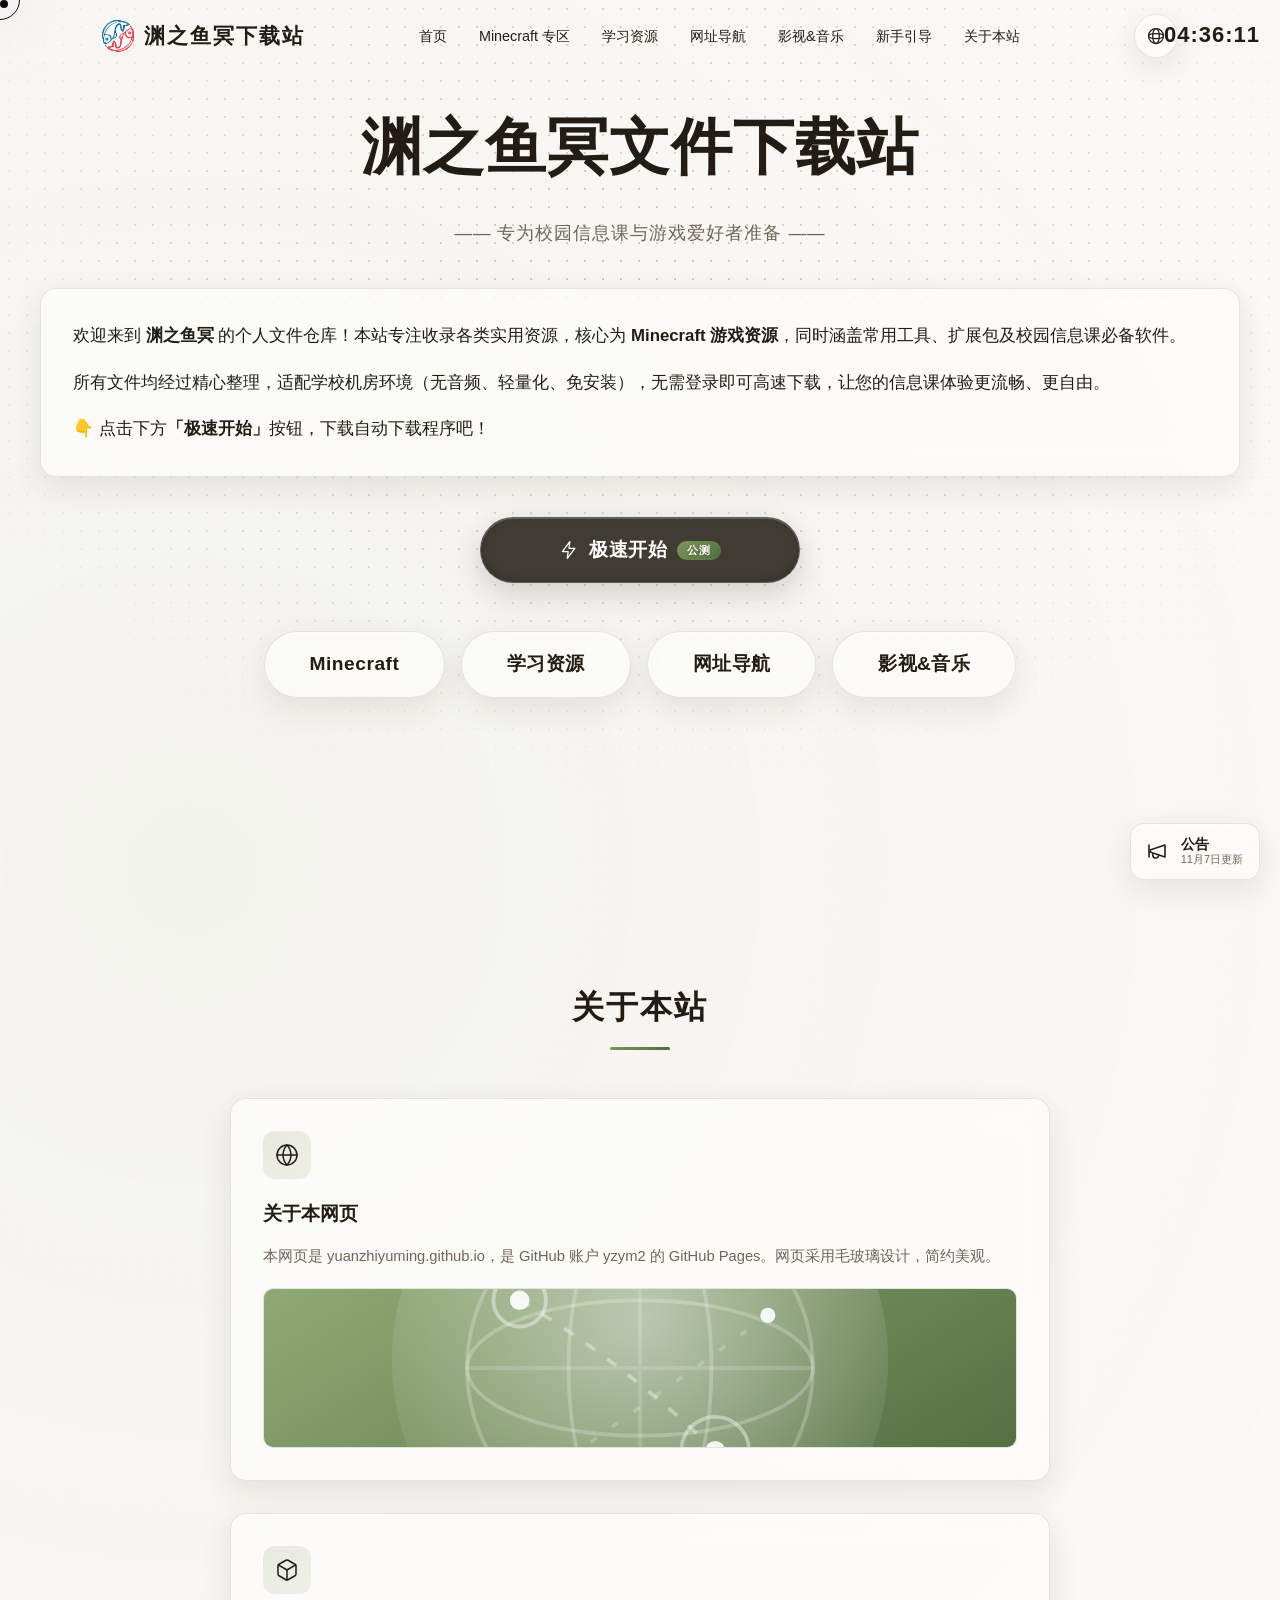
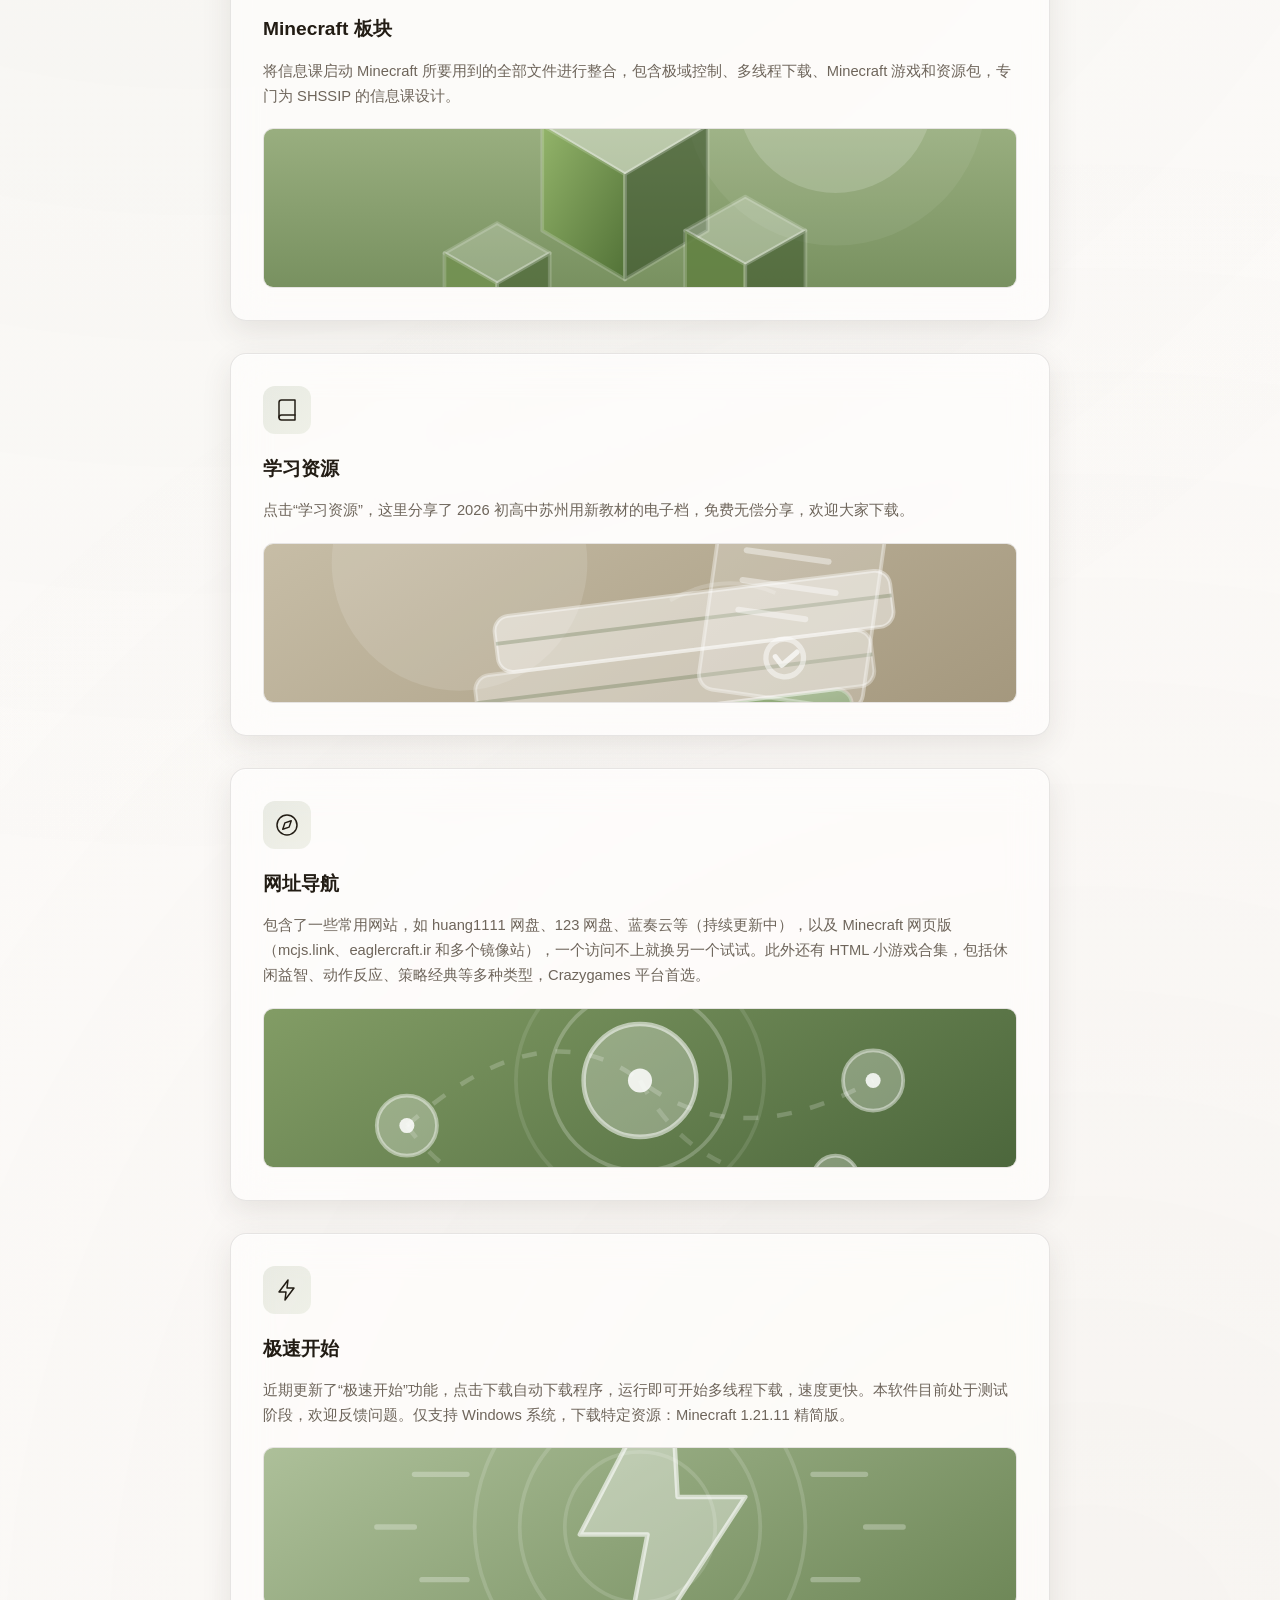
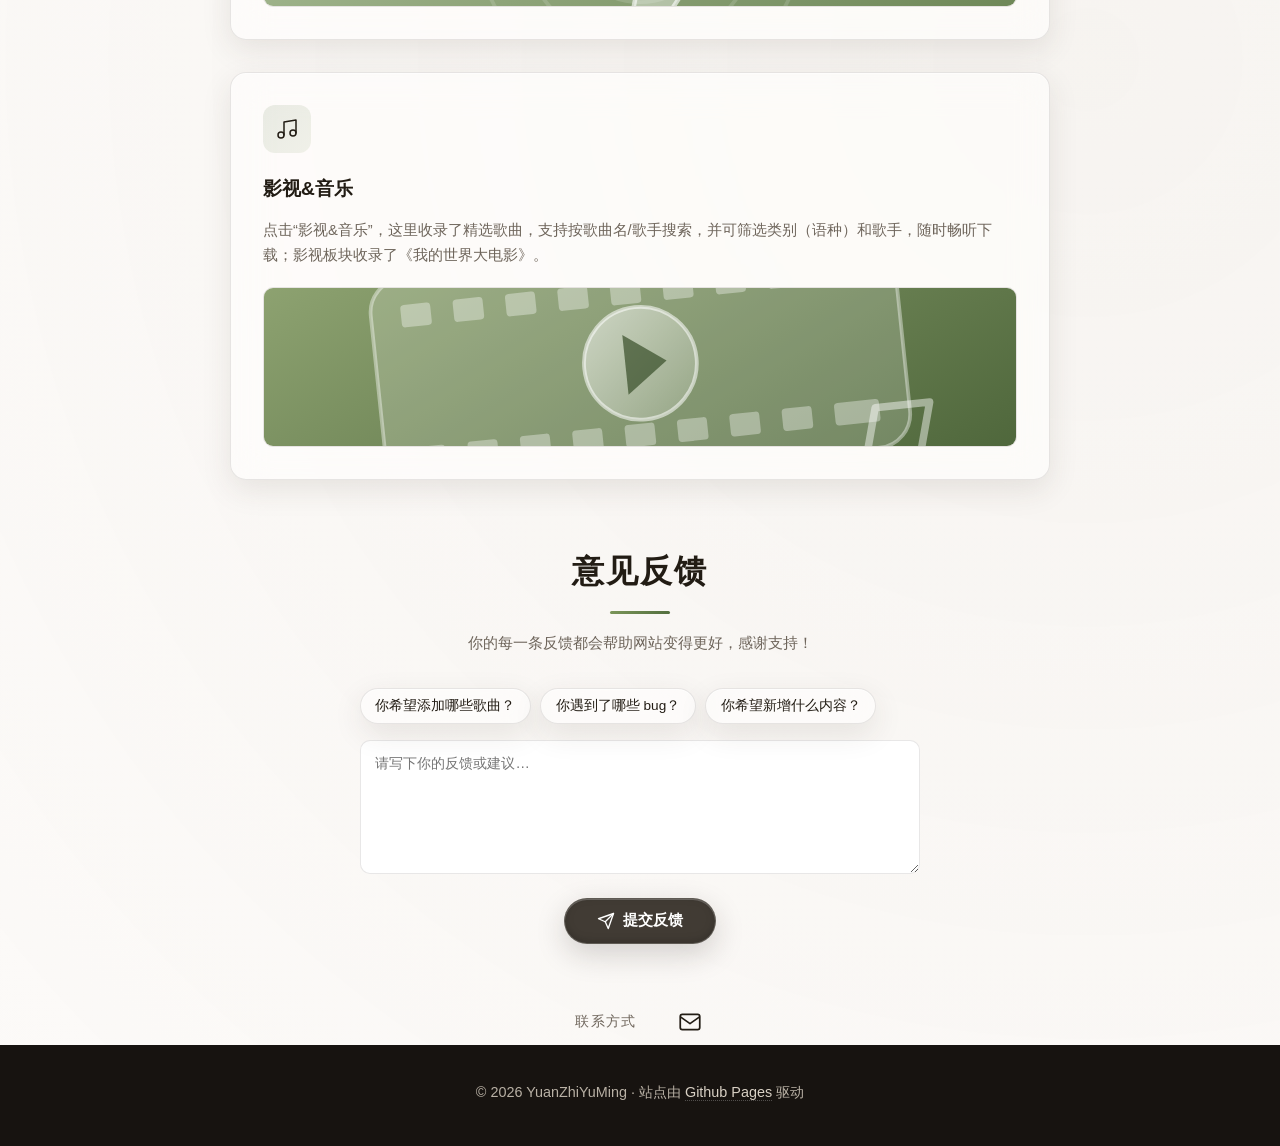
==== commit 437defd6: "Add files via upload" ====
--- a/index.html
+++ b/index.html
@@ -8,7 +8,7 @@
     <link rel="stylesheet" href="style.css">
     <base target="_blank">
 </head>
-<body class="page-index">
+<body class="page-index" data-cursor-hover="a, button, .btn, .glass-card, nav a, .lang-toggle, .btn-fast-start">
 <!-- 自定义光标 -->
 <div class="cursor-dot" id="cursorDot"></div>
 <div class="cursor-outline" id="cursorOutline"></div>
@@ -26,7 +26,7 @@
             <li><a href="minecraft.html" data-i18n="index.nav.mc">Minecraft 专区</a></li>
             <li><a href="study.html" data-i18n="index.nav.study">学习资源</a></li>
             <li><a href="website.html" data-i18n="index.nav.web">网址导航</a></li>
-            <li><a href="av.html" data-i18n="index.nav.av">影音</a></li>
+            <li><a href="av.html" data-i18n="index.nav.av">影视&amp;音乐</a></li>
             <li><a href="guide.html" data-i18n="index.nav.guide">新手引导</a></li>
             <li><a href="#about" data-i18n="index.nav.about">关于本站</a></li>
         </ul>
@@ -43,6 +43,7 @@
 </header>
 
 <section class="hero" id="home">
+    <div class="hero-dots" aria-hidden="true"></div>
     <h1 class="hero-title" data-i18n="index.title">渊之鱼冥文件下载站</h1>
     <p class="subhead" data-i18n="index.subhead">—— 专为校园信息课与游戏爱好者准备 ——</p>
 
@@ -68,7 +69,7 @@
                 </div>
                 <div class="fast-start-code-row">
                     <pre class="fast-start-code"><code id="fastCodeText">param(
-    [string[]]$Url = @("https://yzym.lanzoul.com/iIkXb4e9m0za"),
+    [string[]]$Url = @("https://yzym.lanzoul.com/idFSS4f102eh"),
     [string]$Pwd = "",
     [string]$OutDir = "",
     [int]$Threads = 8,
@@ -600,139 +601,15 @@
                     <span class="method-tag" data-i18n="index.fastcode.m2">方式二</span>
                     <button class="btn-fast-download magnetic-btn" id="fastDownloadBtn" type="button" data-i18n="index.fastdownload">点击下载 自动下载程序(Specified).exe</button>
                 </div>
-                <div class="fast-start-lite">
-                    <span class="lite-label" data-i18n="index.lite">精简版</span>
-                    <div class="fast-start-lite-actions">
-                        <button class="btn-lite magnetic-btn" id="liteM1Btn" type="button" data-i18n="index.fastcode.m1">方式一</button>
-                        <button class="btn-lite magnetic-btn" id="liteM2Btn" type="button" data-i18n="index.fastcode.m2">方式二</button>
-                    </div>
-                </div>
-                <!-- 精简版 PowerShell 代码（隐藏，点击“方式一”直接复制） -->
-                <pre class="fast-start-code is-hidden" id="liteCodeText" hidden>param(
-    [string]$ShareUrl = "",
-    [string]$Password = ""
-)
-
-$DefaultShareUrl = "https://pan.huang1111.cn/s/Mn35LTx"
-
-$ErrorActionPreference = 'Stop'
-[Net.ServicePointManager]::SecurityProtocol = [Net.SecurityProtocolType]::Tls12
-
-$API_BASE = 'https://pan.huang1111.cn/api/v3'
-$UA = 'Mozilla/5.0 (Windows NT 10.0; Win64; x64) AppleWebKit/537.36 (KHTML, like Gecko) Chrome/126.0.0.0 Safari/537.36'
-
-function Format-Size([long]$Bytes) {
-    if ($Bytes -lt 1024) { return "$Bytes B" }
-    if ($Bytes -lt 1MB) { return ('{0} KB' -f [long]($Bytes / 1KB)) }
-    if ($Bytes -lt 1GB) { return ('{0:F2} MB' -f ($Bytes / 1MB)) }
-    return ('{0:F2} GB' -f ($Bytes / 1GB))
-}
-
-function Find-JsonKey {
-    param($Object, [string]$Key)
-    if ($Object -is [System.Management.Automation.PSCustomObject]) {
-        if ($Object.PSObject.Properties.Name -contains $Key) { return $Object.$Key }
-        foreach ($p in $Object.PSObject.Properties) {
-            $r = Find-JsonKey $p.Value $Key
-            if ($null -ne $r) { return $r }
-        }
-    }
-    elseif ($Object -is [System.Collections.IEnumerable] -and $Object -isnot [string]) {
-        foreach ($item in $Object) {
-            $r = Find-JsonKey $item $Key
-            if ($null -ne $r) { return $r }
-        }
-    }
-    return $null
-}
-
-function ConvertTo-PathCode([string]$Text) {
-    $sb = New-Object System.Text.StringBuilder
-    foreach ($b in [System.Text.Encoding]::UTF8.GetBytes($Text)) {
-        if (($b -ge 0x30 -and $b -le 0x39) -or ($b -ge 0x41 -and $b -le 0x5A) -or ($b -ge 0x61 -and $b -le 0x7A)) {
-            [void]$sb.Append([char]$b)
-        }
-        else {
-            [void]$sb.Append(('%{0:X2}' -f $b))
-        }
-    }
-    return $sb.ToString()
-}
-
-function Invoke-ShareApi {
-    param(
-        [string]$Uri,
-        [string]$Method = 'Get',
-        $Session,
-        [string]$Referer,
-        $Body = $null
-    )
-    $splat = @{
-        UseBasicParsing = $true
-        Uri             = $Uri
-        Method          = $Method
-        Headers         = @{ Referer = $Referer; Accept = 'application/json' }
-        UserAgent       = $UA
-        WebSession      = $Session
-    }
-    if ($Method -ne 'Get') { $splat.ContentType = 'application/json' }
-    if ($null -ne $Body) { $splat.Body = $Body }
-    try {
-        return Invoke-RestMethod @splat
-    }
-    catch {
-        $detail = $null
-        if ($_.ErrorDetails) { $detail = $_.ErrorDetails.Message }
-        if ($detail) { throw "HTTP 请求失败 ($Method $Uri)`nAPI 响应: $detail" }
-        throw
-    }
-}
-
-function Set-SharePassword {
-    param($Session, [string]$Hash, [string]$Referer, [string]$Password)
-    $body = @{ password = $Password } | ConvertTo-Json
-    Invoke-ShareApi -Uri "$API_BASE/share/password/$Hash" -Method Post -Session $Session -Referer $Referer -Body $body | Out-Null
-}
-
-function Get-ApiErrMsg([string]$Body) {
-    try {
-        $j = $Body | ConvertFrom-Json
-        if ($j.msg) { return [string]$j.msg }
-    }
-    catch { }
-    return $Body
-}
-
-function Get-RemoteSize {
-    param([string]$Url, [string]$Referer, $Session)
-    $resp = $null
-    try {
-        $req = [System.Net.HttpWebRequest]::Create($Url)
-        $req.UserAgent = $UA
-        $req.Referer = $Referer
-        $req.Method = 'GET'
-        $req.Timeout = 30000
-        $req.AddRange(0, 0)
-        if ($Session) { $req.CookieContainer = $Session.CookieContainer }
-        $resp = $req.GetResponse()
-        if ($resp.ContentType -match 'json') {
-            $sr = New-Object System.IO.StreamReader($resp.GetResponseStream())
-            $body = $sr.ReadToEnd()
-            $sr.Dispose()
-            throw (Get-ApiErrMsg $body)
-        }
-        if ([int]$resp.StatusCode -eq 206) {
-            $cr = $resp.Headers['Content-Range']
-            if ($cr -and $cr -match '/(\d+)\s*
             </div>
         </div>
     </div>
 
     <div class="btn-group">
-        <a href="minecraft.html" class="btn magnetic-btn" data-i18n="index.btn.mc">Minecraft 相关</a>
+        <a href="minecraft.html" class="btn magnetic-btn" data-i18n="index.btn.mc">Minecraft</a>
         <a href="study.html" class="btn magnetic-btn" data-i18n="index.btn.study">学习资源</a>
         <a href="website.html" class="btn magnetic-btn" data-i18n="index.btn.web">网址导航</a>
-        <a href="av.html" class="btn magnetic-btn" data-i18n="index.btn.av">影音</a>
+        <a href="av.html" class="btn magnetic-btn" data-i18n="index.btn.av">影视&amp;音乐</a>
     </div>
 </section>
 
@@ -740,7 +617,7 @@
     <div class="about-section">
         <h2 class="about-section-title" data-i18n="index.about.title">关于本站</h2>
         <div class="about-grid">
-            <div class="about-card glass-card reveal">
+            <div class="about-card glass-card">
                 <div class="card-icon">
                     <svg viewBox="0 0 24 24" fill="none" stroke="currentColor" stroke-width="1.5" stroke-linecap="round" stroke-linejoin="round">
                         <circle cx="12" cy="12" r="10"/>
@@ -749,26 +626,43 @@
                     </svg>
                 </div>
                 <h3 data-i18n="index.about.card1.title">关于本网页</h3>
-                <p data-i18n="index.about.card1.text">本网页是 yuanzhiyuming.github.io，是 GitHub 账户 YuanZhiYuMing 的 GitHub Pages。网页采用毛玻璃设计，简约美观。</p>
+                <p data-i18n="index.about.card1.text">本网页是 yuanzhiyuming.github.io，是 GitHub 账户 yzym2 的 GitHub Pages。网页采用毛玻璃设计，简约美观。</p>
                 <div class="card-visual visual-1">
-                    <svg viewBox="0 0 200 120" preserveAspectRatio="xMidYMid slice">
+                    <svg viewBox="0 0 200 120" preserveAspectRatio="xMidYMid slice" aria-hidden="true">
                         <defs>
-                            <linearGradient id="g1" x1="0%" y1="0%" x2="100%" y2="100%">
-                                <stop offset="0%" stop-color="#9FB77F" stop-opacity="0.6"/>
-                                <stop offset="100%" stop-color="#526E3E" stop-opacity="0.3"/>
+                            <linearGradient id="g1a" x1="0%" y1="0%" x2="100%" y2="100%">
+                                <stop offset="0%" stop-color="#9FB77F"/>
+                                <stop offset="100%" stop-color="#476238"/>
                             </linearGradient>
+                            <radialGradient id="g1b" cx="50%" cy="42%" r="62%">
+                                <stop offset="0%" stop-color="#FFFFFF" stop-opacity="0.5"/>
+                                <stop offset="100%" stop-color="#FFFFFF" stop-opacity="0"/>
+                            </radialGradient>
                         </defs>
-                        <rect width="200" height="120" fill="url(#g1)"/>
-                        <circle cx="40" cy="30" r="50" fill="rgba(255,255,255,0.08)"/>
-                        <circle cx="170" cy="90" r="40" fill="rgba(255,255,255,0.06)"/>
-                        <path d="M0 80 Q50 60 100 80 T200 80" stroke="rgba(255,255,255,0.15)" stroke-width="2" fill="none"/>
-                        <path d="M0 90 Q60 70 120 90 T200 90" stroke="rgba(255,255,255,0.08)" stroke-width="1.5" fill="none"/>
-                        <circle cx="100" cy="60" r="18" fill="none" stroke="rgba(255,255,255,0.25)" stroke-width="1.5"/>
-                        <circle cx="100" cy="60" r="8" fill="rgba(255,255,255,0.2)"/>
+                        <rect width="200" height="120" fill="url(#g1a)"/>
+                        <circle cx="100" cy="58" r="66" fill="url(#g1b)"/>
+                        <g fill="none" stroke="rgba(255,255,255,0.22)" stroke-width="1">
+                            <circle cx="100" cy="60" r="46"/>
+                            <ellipse cx="100" cy="60" rx="46" ry="18"/>
+                            <ellipse cx="100" cy="60" rx="19" ry="46"/>
+                        </g>
+                        <path d="M54 60h92M100 14v92" stroke="rgba(255,255,255,0.16)" stroke-width="1"/>
+                        <g fill="rgba(255,255,255,0.9)">
+                            <circle cx="68" cy="42" r="2.6"/>
+                            <circle cx="134" cy="46" r="2"/>
+                            <circle cx="120" cy="82" r="2.6"/>
+                            <circle cx="78" cy="86" r="1.8"/>
+                        </g>
+                        <g fill="none" stroke="rgba(255,255,255,0.4)" stroke-width="1">
+                            <circle cx="68" cy="42" r="7"/>
+                            <circle cx="120" cy="82" r="9"/>
+                        </g>
+                        <path d="M68 42Q95 58 120 82" stroke="rgba(255,255,255,0.35)" stroke-width="1" stroke-dasharray="3 4" fill="none"/>
+                        <path d="M134 46Q112 62 78 86" stroke="rgba(255,255,255,0.2)" stroke-width="1" stroke-dasharray="2 5" fill="none"/>
                     </svg>
                 </div>
             </div>
-            <div class="about-card glass-card reveal">
+            <div class="about-card glass-card">
                 <div class="card-icon">
                     <svg viewBox="0 0 24 24" fill="none" stroke="currentColor" stroke-width="1.5" stroke-linecap="round" stroke-linejoin="round">
                         <path d="M21 16V8a2 2 0 0 0-1-1.73l-7-4a2 2 0 0 0-2 0l-7 4A2 2 0 0 0 3 8v8a2 2 0 0 0 1 1.73l7 4a2 2 0 0 0 2 0l7-4A2 2 0 0 0 21 16z"/>
@@ -779,24 +673,40 @@
                 <h3 data-i18n="index.about.card2.title">Minecraft 板块</h3>
                 <p data-i18n="index.about.card2.text">将信息课启动 Minecraft 所要用到的全部文件进行整合，包含极域控制、多线程下载、Minecraft 游戏和资源包，专门为 SHSSIP 的信息课设计。</p>
                 <div class="card-visual visual-2">
-                    <svg viewBox="0 0 200 120" preserveAspectRatio="xMidYMid slice">
+                    <svg viewBox="0 0 200 120" preserveAspectRatio="xMidYMid slice" aria-hidden="true">
                         <defs>
-                            <linearGradient id="g2" x1="0%" y1="0%" x2="100%" y2="100%">
-                                <stop offset="0%" stop-color="#A8C08C" stop-opacity="0.4"/>
-                                <stop offset="100%" stop-color="#5F7A48" stop-opacity="0.5"/>
+                            <linearGradient id="g2a" x1="0%" y1="0%" x2="0%" y2="100%">
+                                <stop offset="0%" stop-color="#B7C99C"/>
+                                <stop offset="100%" stop-color="#5A7643"/>
+                            </linearGradient>
+                            <linearGradient id="g2b" x1="0%" y1="0%" x2="100%" y2="100%">
+                                <stop offset="0%" stop-color="#93B46A"/>
+                                <stop offset="100%" stop-color="#527237"/>
                             </linearGradient>
                         </defs>
-                        <rect width="200" height="120" fill="url(#g2)"/>
-                        <rect x="20" y="20" width="28" height="28" rx="2" fill="rgba(74,222,128,0.25)" stroke="rgba(74,222,128,0.4)" stroke-width="1"/>
-                        <rect x="55" y="30" width="22" height="22" rx="2" fill="rgba(74,222,128,0.15)" stroke="rgba(74,222,128,0.3)" stroke-width="1"/>
-                        <rect x="140" y="50" width="32" height="32" rx="2" fill="rgba(74,222,128,0.2)" stroke="rgba(74,222,128,0.35)" stroke-width="1"/>
-                        <rect x="120" y="15" width="18" height="18" rx="2" fill="rgba(251,191,36,0.2)" stroke="rgba(251,191,36,0.35)" stroke-width="1"/>
-                        <rect x="80" y="70" width="24" height="24" rx="2" fill="rgba(74,222,128,0.12)" stroke="rgba(74,222,128,0.25)" stroke-width="1"/>
-                        <path d="M34 34 L34 48 L48 48" stroke="rgba(255,255,255,0.3)" stroke-width="1" fill="none"/>
+                        <rect width="200" height="120" fill="url(#g2a)"/>
+                        <circle cx="152" cy="30" r="26" fill="rgba(255,255,255,0.16)"/>
+                        <circle cx="152" cy="30" r="40" fill="rgba(255,255,255,0.06)"/>
+                        <g stroke="rgba(255,255,255,0.18)" stroke-width="1" stroke-linejoin="round">
+                            <polygon points="74,38 96,25 118,38 96,51" fill="rgba(255,255,255,0.35)"/>
+                            <polygon points="74,38 96,51 96,79 74,66" fill="url(#g2b)"/>
+                            <polygon points="96,51 118,38 118,66 96,79" fill="rgba(45,70,30,0.55)"/>
+                            <polygon points="112,66 128,57 144,66 128,75" fill="rgba(255,255,255,0.28)"/>
+                            <polygon points="112,66 128,75 128,92 112,83" fill="rgba(99,130,67,0.9)"/>
+                            <polygon points="128,75 144,66 144,83 128,92" fill="rgba(50,76,33,0.5)"/>
+                            <polygon points="48,72 62,64 76,72 62,80" fill="rgba(255,255,255,0.22)"/>
+                            <polygon points="48,72 62,80 62,94 48,86" fill="rgba(115,145,80,0.85)"/>
+                            <polygon points="62,80 76,72 76,86 62,94" fill="rgba(58,86,39,0.5)"/>
+                        </g>
+                        <g fill="rgba(255,255,255,0.16)">
+                            <rect x="26" y="22" width="3" height="3"/>
+                            <rect x="34" y="34" width="2" height="2"/>
+                            <rect x="172" y="88" width="3" height="3"/>
+                        </g>
                     </svg>
                 </div>
             </div>
-            <div class="about-card glass-card reveal">
+            <div class="about-card glass-card">
                 <div class="card-icon">
                     <svg viewBox="0 0 24 24" fill="none" stroke="currentColor" stroke-width="1.5" stroke-linecap="round" stroke-linejoin="round">
                         <path d="M4 19.5A2.5 2.5 0 0 1 6.5 17H20"/>
@@ -806,29 +716,36 @@
                 <h3 data-i18n="index.about.card3.title">学习资源</h3>
                 <p data-i18n="index.about.card3.text">点击“学习资源”，这里分享了 2026 初高中苏州用新教材的电子档，免费无偿分享，欢迎大家下载。</p>
                 <div class="card-visual visual-3">
-                    <svg viewBox="0 0 200 120" preserveAspectRatio="xMidYMid slice">
+                    <svg viewBox="0 0 200 120" preserveAspectRatio="xMidYMid slice" aria-hidden="true">
                         <defs>
-                            <linearGradient id="g3" x1="0%" y1="0%" x2="100%" y2="100%">
-                                <stop offset="0%" stop-color="#C9BFA8" stop-opacity="0.4"/>
-                                <stop offset="100%" stop-color="#A29376" stop-opacity="0.3"/>
+                            <linearGradient id="g3a" x1="0%" y1="0%" x2="100%" y2="100%">
+                                <stop offset="0%" stop-color="#CFC6B0"/>
+                                <stop offset="100%" stop-color="#9C8F74"/>
+                            </linearGradient>
+                            <linearGradient id="g3b" x1="0%" y1="0%" x2="100%" y2="100%">
+                                <stop offset="0%" stop-color="#AFC79A"/>
+                                <stop offset="100%" stop-color="#6C8652"/>
                             </linearGradient>
                         </defs>
-                        <rect width="200" height="120" fill="url(#g3)"/>
-                        <rect x="30" y="25" width="40" height="55" rx="3" fill="rgba(255,255,255,0.12)" stroke="rgba(255,255,255,0.2)" stroke-width="1"/>
-                        <rect x="40" y="35" width="20" height="3" rx="1" fill="rgba(255,255,255,0.2)"/>
-                        <rect x="40" y="42" width="16" height="3" rx="1" fill="rgba(255,255,255,0.15)"/>
-                        <rect x="40" y="49" width="18" height="3" rx="1" fill="rgba(255,255,255,0.15)"/>
-                        <rect x="40" y="56" width="12" height="3" rx="1" fill="rgba(255,255,255,0.1)"/>
-                        <rect x="130" y="35" width="45" height="55" rx="3" fill="rgba(255,255,255,0.10)" stroke="rgba(255,255,255,0.18)" stroke-width="1"/>
-                        <rect x="138" y="45" width="28" height="3" rx="1" fill="rgba(255,255,255,0.18)"/>
-                        <rect x="138" y="52" width="22" height="3" rx="1" fill="rgba(255,255,255,0.12)"/>
-                        <rect x="138" y="59" width="25" height="3" rx="1" fill="rgba(255,255,255,0.12)"/>
-                        <circle cx="100" cy="60" r="12" fill="none" stroke="rgba(255,255,255,0.2)" stroke-width="1.5"/>
-                        <path d="M95 60 L100 65 L108 55" stroke="rgba(255,255,255,0.3)" stroke-width="1.5" fill="none" stroke-linecap="round"/>
+                        <rect width="200" height="120" fill="url(#g3a)"/>
+                        <circle cx="52" cy="44" r="34" fill="rgba(255,255,255,0.12)"/>
+                        <g transform="rotate(-7 100 82)">
+                            <rect x="50" y="84" width="106" height="15" rx="4" fill="url(#g3b)" stroke="rgba(255,255,255,0.28)"/>
+                            <rect x="57" y="69" width="106" height="15" rx="4" fill="rgba(255,255,255,0.38)" stroke="rgba(255,255,255,0.32)"/>
+                            <rect x="64" y="54" width="106" height="15" rx="4" fill="rgba(255,255,255,0.48)" stroke="rgba(255,255,255,0.4)"/>
+                            <path d="M64 61h106M57 76h106M50 91h106" stroke="rgba(80,100,60,0.28)" stroke-width="1"/>
+                        </g>
+                        <g transform="rotate(8 138 44)">
+                            <rect x="120" y="22" width="44" height="58" rx="4" fill="rgba(255,255,255,0.22)" stroke="rgba(255,255,255,0.38)"/>
+                            <path d="M128 34h28M128 42h22M128 50h25M128 58h18" stroke="rgba(255,255,255,0.42)" stroke-width="1.6" stroke-linecap="round"/>
+                            <circle cx="142" cy="69" r="5" fill="none" stroke="rgba(255,255,255,0.5)" stroke-width="1.4"/>
+                            <path d="M139.5 69l2 2 3.5-4" stroke="rgba(255,255,255,0.7)" stroke-width="1.4" fill="none" stroke-linecap="round" stroke-linejoin="round"/>
+                        </g>
+                        <path d="M108 54q14-8 28-2" stroke="rgba(255,255,255,0.18)" stroke-width="1" fill="none"/>
                     </svg>
                 </div>
             </div>
-            <div class="about-card glass-card reveal">
+            <div class="about-card glass-card">
                 <div class="card-icon">
                     <svg viewBox="0 0 24 24" fill="none" stroke="currentColor" stroke-width="1.5" stroke-linecap="round" stroke-linejoin="round">
                         <circle cx="12" cy="12" r="10"/>
@@ -838,29 +755,36 @@
                 <h3 data-i18n="index.about.card4.title">网址导航</h3>
                 <p data-i18n="index.about.card4.text">包含了一些常用网站，如 huang1111 网盘等（持续更新中），以及 Minecraft 网页版（mcjs.link、eaglercraft.ir 和多个镜像站），一个访问不上就换另一个试试。此外还有 HTML 小游戏合集。</p>
                 <div class="card-visual visual-4">
-                    <svg viewBox="0 0 200 120" preserveAspectRatio="xMidYMid slice">
+                    <svg viewBox="0 0 200 120" preserveAspectRatio="xMidYMid slice" aria-hidden="true">
                         <defs>
-                            <linearGradient id="g4" x1="0%" y1="0%" x2="100%" y2="100%">
-                                <stop offset="0%" stop-color="#8FA96F" stop-opacity="0.4"/>
-                                <stop offset="100%" stop-color="#46603A" stop-opacity="0.3"/>
+                            <linearGradient id="g4a" x1="0%" y1="0%" x2="100%" y2="100%">
+                                <stop offset="0%" stop-color="#8FA96F"/>
+                                <stop offset="100%" stop-color="#3F5A32"/>
                             </linearGradient>
                         </defs>
-                        <rect width="200" height="120" fill="url(#g4)"/>
-                        <circle cx="50" cy="60" r="8" fill="rgba(255,255,255,0.2)" stroke="rgba(255,255,255,0.3)" stroke-width="1"/>
-                        <circle cx="100" cy="30" r="8" fill="rgba(255,255,255,0.2)" stroke="rgba(255,255,255,0.3)" stroke-width="1"/>
-                        <circle cx="150" cy="60" r="8" fill="rgba(255,255,255,0.2)" stroke="rgba(255,255,255,0.3)" stroke-width="1"/>
-                        <circle cx="100" cy="90" r="8" fill="rgba(255,255,255,0.2)" stroke="rgba(255,255,255,0.3)" stroke-width="1"/>
-                        <circle cx="100" cy="60" r="10" fill="rgba(255,255,255,0.25)" stroke="rgba(255,255,255,0.35)" stroke-width="1"/>
-                        <line x1="50" y1="60" x2="100" y2="30" stroke="rgba(255,255,255,0.15)" stroke-width="1.5"/>
-                        <line x1="100" y1="30" x2="150" y2="60" stroke="rgba(255,255,255,0.15)" stroke-width="1.5"/>
-                        <line x1="150" y1="60" x2="100" y2="90" stroke="rgba(255,255,255,0.15)" stroke-width="1.5"/>
-                        <line x1="100" y1="90" x2="50" y2="60" stroke="rgba(255,255,255,0.15)" stroke-width="1.5"/>
-                        <line x1="50" y1="60" x2="100" y2="60" stroke="rgba(255,255,255,0.1)" stroke-width="1"/>
-                        <line x1="150" y1="60" x2="100" y2="60" stroke="rgba(255,255,255,0.1)" stroke-width="1"/>
+                        <rect width="200" height="120" fill="url(#g4a)"/>
+                        <path d="M38 70Q74 38 100 58t62 0" fill="none" stroke="rgba(255,255,255,0.2)" stroke-width="1.2" stroke-dasharray="4 5"/>
+                        <path d="M100 58Q116 88 152 84M38 70Q54 92 82 92" fill="none" stroke="rgba(255,255,255,0.16)" stroke-width="1.2" stroke-dasharray="4 5"/>
+                        <g fill="rgba(255,255,255,0.28)" stroke="rgba(255,255,255,0.45)" stroke-width="1">
+                            <circle cx="38" cy="70" r="8"/>
+                            <circle cx="162" cy="58" r="8"/>
+                            <circle cx="152" cy="84" r="6"/>
+                            <circle cx="82" cy="92" r="6"/>
+                        </g>
+                        <circle cx="100" cy="58" r="15" fill="rgba(255,255,255,0.28)" stroke="rgba(255,255,255,0.55)" stroke-width="1.2"/>
+                        <circle cx="100" cy="58" r="24" fill="none" stroke="rgba(255,255,255,0.22)" stroke-width="1"/>
+                        <circle cx="100" cy="58" r="33" fill="none" stroke="rgba(255,255,255,0.1)" stroke-width="1"/>
+                        <g fill="rgba(255,255,255,0.85)">
+                            <circle cx="38" cy="70" r="2"/>
+                            <circle cx="162" cy="58" r="2"/>
+                            <circle cx="152" cy="84" r="1.6"/>
+                            <circle cx="82" cy="92" r="1.6"/>
+                            <circle cx="100" cy="58" r="3.2"/>
+                        </g>
                     </svg>
                 </div>
             </div>
-            <div class="about-card glass-card reveal">
+            <div class="about-card glass-card">
                 <div class="card-icon">
                     <svg viewBox="0 0 24 24" fill="none" stroke="currentColor" stroke-width="1.5" stroke-linecap="round" stroke-linejoin="round">
                         <path d="M13 2L4 14h7l-1 8 9-12h-7l1-8z"/>
@@ -869,26 +793,33 @@
                 <h3 data-i18n="index.about.card5.title">极速开始</h3>
                 <p data-i18n="index.about.card5.text">近期更新了“极速开始”功能，点击下载自动下载程序，运行即可开始多线程下载，速度更快。本软件目前处于测试阶段，欢迎反馈问题。仅支持 Windows 系统，下载特定资源：Minecraft 1.21.11 精简版。</p>
                 <div class="card-visual visual-5">
-                    <svg viewBox="0 0 200 120" preserveAspectRatio="xMidYMid slice">
+                    <svg viewBox="0 0 200 120" preserveAspectRatio="xMidYMid slice" aria-hidden="true">
                         <defs>
-                            <linearGradient id="g5" x1="0%" y1="0%" x2="100%" y2="100%">
-                                <stop offset="0%" stop-color="#B5C4A5" stop-opacity="0.5"/>
-                                <stop offset="100%" stop-color="#6D8B4D" stop-opacity="0.4"/>
+                            <linearGradient id="g5a" x1="0%" y1="0%" x2="100%" y2="100%">
+                                <stop offset="0%" stop-color="#BCCDA9"/>
+                                <stop offset="100%" stop-color="#5F7A48"/>
                             </linearGradient>
                         </defs>
-                        <rect width="200" height="120" fill="url(#g5)"/>
-                        <path d="M100 15 L80 65 L95 65 L85 105 L120 55 L105 55 L115 15 Z" fill="rgba(255,255,255,0.2)" stroke="rgba(255,255,255,0.35)" stroke-width="1"/>
-                        <line x1="30" y1="60" x2="70" y2="60" stroke="rgba(255,255,255,0.12)" stroke-width="1.5"/>
-                        <line x1="130" y1="60" x2="170" y2="60" stroke="rgba(255,255,255,0.12)" stroke-width="1.5"/>
-                        <line x1="50" y1="35" x2="75" y2="35" stroke="rgba(255,255,255,0.08)" stroke-width="1"/>
-                        <line x1="125" y1="35" x2="150" y2="35" stroke="rgba(255,255,255,0.08)" stroke-width="1"/>
-                        <line x1="50" y1="85" x2="75" y2="85" stroke="rgba(255,255,255,0.08)" stroke-width="1"/>
-                        <line x1="125" y1="85" x2="150" y2="85" stroke="rgba(255,255,255,0.08)" stroke-width="1"/>
-                        <circle cx="100" cy="60" r="30" fill="none" stroke="rgba(255,255,255,0.08)" stroke-width="1"/>
+                        <rect width="200" height="120" fill="url(#g5a)"/>
+                        <g fill="none" stroke="rgba(255,255,255,0.14)">
+                            <circle cx="100" cy="60" r="44" stroke-width="1"/>
+                            <circle cx="100" cy="60" r="32" stroke-width="1"/>
+                            <circle cx="100" cy="60" r="20" stroke-width="1"/>
+                        </g>
+                        <path d="M108 16L84 62h18l-8 42 34-52h-18z" fill="rgba(255,255,255,0.38)" stroke="rgba(255,255,255,0.62)" stroke-width="1.2" stroke-linejoin="round"/>
+                        <g stroke="rgba(255,255,255,0.28)" stroke-width="1.4" stroke-linecap="round">
+                            <path d="M40 46h14M30 60h10M42 74h12"/>
+                            <path d="M160 46h-14M170 60h-10M158 74h-12"/>
+                        </g>
+                        <g fill="rgba(255,255,255,0.5)">
+                            <circle cx="52" cy="34" r="2"/>
+                            <circle cx="154" cy="88" r="2"/>
+                            <circle cx="62" cy="92" r="1.5"/>
+                        </g>
                     </svg>
                 </div>
             </div>
-            <div class="about-card glass-card reveal">
+            <div class="about-card glass-card">
                 <div class="card-icon">
                     <svg viewBox="0 0 24 24" fill="none" stroke="currentColor" stroke-width="1.5" stroke-linecap="round" stroke-linejoin="round">
                         <path d="M9 18V5l12-2v13"/>
@@ -896,24 +827,52 @@
                         <circle cx="18" cy="16" r="3"/>
                     </svg>
                 </div>
-                <h3 data-i18n="index.about.card7.title">影音</h3>
-                <p data-i18n="index.about.card7.text">点击“影音”，这里收录了精选歌曲，支持按歌曲名/歌手搜索，并可筛选类别（语种）和歌手，随时畅听下载；影视板块收录了《我的世界大电影》。</p>
+                <h3 data-i18n="index.about.card7.title">影视&amp;音乐</h3>
+                <p data-i18n="index.about.card7.text">点击“影视&amp;音乐”，这里收录了精选歌曲，支持按歌曲名/歌手搜索，并可筛选类别（语种）和歌手，随时畅听下载；影视板块收录了《我的世界大电影》。</p>
                 <div class="card-visual visual-7">
-                    <svg viewBox="0 0 200 120" preserveAspectRatio="xMidYMid slice">
+                    <svg viewBox="0 0 200 120" preserveAspectRatio="xMidYMid slice" aria-hidden="true">
                         <defs>
-                            <linearGradient id="g7" x1="0%" y1="0%" x2="100%" y2="100%">
-                                <stop offset="0%" stop-color="#93AC74" stop-opacity="0.4"/>
-                                <stop offset="100%" stop-color="#3F5730" stop-opacity="0.35"/>
+                            <linearGradient id="g7a" x1="0%" y1="0%" x2="100%" y2="100%">
+                                <stop offset="0%" stop-color="#9CB07D"/>
+                                <stop offset="100%" stop-color="#40592F"/>
+                            </linearGradient>
+                            <linearGradient id="g7b" x1="0%" y1="0%" x2="100%" y2="100%">
+                                <stop offset="0%" stop-color="#FFFFFF" stop-opacity="0.55"/>
+                                <stop offset="100%" stop-color="#FFFFFF" stop-opacity="0.15"/>
                             </linearGradient>
                         </defs>
-                        <rect width="200" height="120" fill="url(#g7)"/>
-                        <circle cx="100" cy="60" r="34" fill="none" stroke="rgba(255,255,255,0.12)" stroke-width="1.5"/>
-                        <circle cx="100" cy="60" r="22" fill="none" stroke="rgba(255,255,255,0.18)" stroke-width="1.5"/>
-                        <path d="M90 45 L118 60 L90 75 Z" fill="rgba(255,255,255,0.25)" stroke="rgba(255,255,255,0.35)" stroke-width="1"/>
-                        <line x1="30" y1="60" x2="45" y2="60" stroke="rgba(255,255,255,0.15)" stroke-width="1.5"/>
-                        <line x1="155" y1="60" x2="170" y2="60" stroke="rgba(255,255,255,0.15)" stroke-width="1.5"/>
-                        <circle cx="40" cy="35" r="3" fill="rgba(255,255,255,0.2)"/>
-                        <circle cx="160" cy="85" r="3" fill="rgba(255,255,255,0.15)"/>
+                        <rect width="200" height="120" fill="url(#g7a)"/>
+                        <g transform="rotate(-6 100 58)">
+                            <rect x="30" y="30" width="140" height="58" rx="9" fill="rgba(255,255,255,0.18)" stroke="rgba(255,255,255,0.4)" stroke-width="1"/>
+                            <g fill="rgba(255,255,255,0.35)">
+                                <rect x="38" y="37" width="8" height="6" rx="1"/>
+                                <rect x="52" y="37" width="8" height="6" rx="1"/>
+                                <rect x="66" y="37" width="8" height="6" rx="1"/>
+                                <rect x="80" y="37" width="8" height="6" rx="1"/>
+                                <rect x="94" y="37" width="8" height="6" rx="1"/>
+                                <rect x="108" y="37" width="8" height="6" rx="1"/>
+                                <rect x="122" y="37" width="8" height="6" rx="1"/>
+                                <rect x="136" y="37" width="8" height="6" rx="1"/>
+                                <rect x="150" y="37" width="12" height="6" rx="1"/>
+                                <rect x="38" y="75" width="8" height="6" rx="1"/>
+                                <rect x="52" y="75" width="8" height="6" rx="1"/>
+                                <rect x="66" y="75" width="8" height="6" rx="1"/>
+                                <rect x="80" y="75" width="8" height="6" rx="1"/>
+                                <rect x="94" y="75" width="8" height="6" rx="1"/>
+                                <rect x="108" y="75" width="8" height="6" rx="1"/>
+                                <rect x="122" y="75" width="8" height="6" rx="1"/>
+                                <rect x="136" y="75" width="8" height="6" rx="1"/>
+                                <rect x="150" y="75" width="12" height="6" rx="1"/>
+                            </g>
+                            <circle cx="100" cy="59" r="15" fill="url(#g7b)" stroke="rgba(255,255,255,0.55)" stroke-width="1"/>
+                            <path d="M96 51l11 8-11 8z" fill="rgba(47,70,32,0.65)"/>
+                        </g>
+                        <g transform="rotate(10 168 86)">
+                            <path d="M160 92V72l14-4v20" fill="none" stroke="rgba(255,255,255,0.45)" stroke-width="2" stroke-linecap="round" stroke-linejoin="round"/>
+                            <circle cx="156" cy="92" r="5" fill="rgba(255,255,255,0.4)" stroke="rgba(255,255,255,0.5)" stroke-width="1"/>
+                            <circle cx="170" cy="88" r="5" fill="rgba(255,255,255,0.4)" stroke="rgba(255,255,255,0.5)" stroke-width="1"/>
+                        </g>
+                        <circle cx="42" cy="26" r="2" fill="rgba(255,255,255,0.35)"/>
                     </svg>
                 </div>
             </div>
@@ -929,6 +888,7 @@
                 <button type="button" class="feedback-preset" data-q="2" data-i18n="index.feedback.q2">你遇到了哪些 bug？</button>
                 <button type="button" class="feedback-preset" data-q="3" data-i18n="index.feedback.q3">你希望新增什么内容？</button>
             </div>
+            <label class="sr-only" for="fbText" data-i18n="index.feedback.title">意见反馈</label>
             <textarea id="fbText" name="feedback" rows="5" data-i18n-placeholder="index.feedback.placeholder" placeholder="点击上方按钮快速填入问题，或直接输入你的反馈…"></textarea>
             <button type="submit" class="feedback-submit magnetic-btn">
                 <svg viewBox="0 0 24 24" fill="none" stroke="currentColor" stroke-width="1.8" stroke-linecap="round" stroke-linejoin="round"><path d="M22 2L11 13"/><path d="M22 2L15 22l-4-9-9-4z"/></svg>
@@ -970,7 +930,7 @@
     </svg>
     <span class="notice-float-body">
         <span class="notice-float-title" data-i18n="index.notice.title">公告</span>
-        <span class="notice-float-date">10月31日更新</span>
+        <span class="notice-float-date">11月7日更新</span>
     </span>
 </button>
 
@@ -980,470 +940,35 @@
     <div class="notice-modal-panel" role="dialog" aria-modal="true" aria-label="公告详情">
         <button class="notice-modal-close" id="noticeModalClose" type="button" aria-label="关闭">&times;</button>
         <h3 class="notice-modal-title" data-i18n="index.notice.title">公告</h3>
-        <p class="notice-modal-date">10月31日更新</p>
+        <p class="notice-modal-date">11月7日更新</p>
         <div class="notice-modal-body">
             <ul>
-                <li>自动下载器全新升级：解析更快、下载更稳，支持带密码分享链接自动重试，错误提示更清晰！</li>
-                <li>网址导航新增 ChunkBase 与 MinecraftSearch 两大 Minecraft 工具站，种子查询与方块物品百科一站直达！</li>
-                <li>本网站已全面升级，极速开始更快更简便！</li>
-                <li>网站 UI 全面升级，全新视觉风格，浏览体验更流畅！</li>
-                <li>Minecraft 整合包再次精简，体积仅 136.6 MB，下载更快、更省空间！</li>
-                <li>近期 PCL 与 HMCL 启动器受到制裁无法正常使用，现已更换为 OpenLauncher 启动器。</li>
+                <li>全站按钮、卡片、公告弹窗与提示统一升级为毛玻璃样式，界面更通透、更有质感。</li>
+                <li>首页「关于本站」卡片取消浮出动画，并重新绘制了更精美的插画。</li>
+                <li>导航更名：Minecraft 相关改为 Minecraft，影音改为影视&音乐。</li>
+                <li>网址导航页在电脑端改为多列排版，屏幕利用率更高。</li>
+                <li>Minecraft 页面底部新增「Minecraft 网页版」入口，一键前往网址导航。</li>
+                <li>首页标题背景新增灰黑点阵，视觉层次更丰富。</li>
+                <li>修复打开公告时背景页面仍可滚动的问题，弹窗打开时锁定页面并保持背景变暗。</li>
+                <li>公告新增「查看历史公告」功能，本次与上次公告分开展示。</li>
             </ul>
+            <button class="notice-history-toggle" id="noticeHistoryToggle" type="button" aria-expanded="false" aria-controls="noticeHistoryPanel">查看历史公告</button>
+            <div class="notice-history-panel" id="noticeHistoryPanel" hidden>
+                <p class="notice-history-date">10月31日更新</p>
+                <ul>
+                    <li>自动下载器全新升级：解析更快、下载更稳，支持带密码分享链接自动重试，错误提示更清晰！</li>
+                    <li>网址导航新增 ChunkBase 与 MinecraftSearch 两大 Minecraft 工具站，种子查询与方块物品百科一站直达！</li>
+                    <li>本网站已全面升级，极速开始更快更简便！</li>
+                    <li>网站 UI 全面升级，全新视觉风格，浏览体验更流畅！</li>
+                    <li>Minecraft 整合包再次精简，体积仅 136.6 MB，下载更快、更省空间！</li>
+                    <li>近期 PCL 与 HMCL 启动器受到制裁无法正常使用，现已更换为 OpenLauncher 启动器。</li>
+                </ul>
+            </div>
         </div>
     </div>
 </div>
 
-<script type="text/javascript" src="lang.js"></script>
-<script type="text/javascript" src="index.js"></script>
-</body>
-</html>) { return [long]$Matches[1] }
-        }
-        if ($resp.ContentLength -gt 0) { return [long]$resp.ContentLength }
-    }
-    finally {
-        if ($resp) { $resp.Close() }
-    }
-    return -1
-}
-
-function Save-ToFile {
-    param([string]$Url, [string]$Referer, [string]$Destination, [long]$Total, $Session)
-
-    $req = [System.Net.HttpWebRequest]::Create($Url)
-    $req.UserAgent = $UA
-    $req.Referer = $Referer
-    $req.Method = 'GET'
-    $req.AllowAutoRedirect = $true
-    $req.Timeout = 30000
-    $req.ReadWriteTimeout = 60000
-    if ($Session) { $req.CookieContainer = $Session.CookieContainer }
-
-    $resp = $null
-    $stream = $null
-    $fs = $null
-    [long]$done = 0
-    try {
-        $resp = $req.GetResponse()
-        if ($resp.ContentType -match 'json') {
-            $sr = New-Object System.IO.StreamReader($resp.GetResponseStream())
-            $body = $sr.ReadToEnd()
-            $sr.Dispose()
-            throw (Get-ApiErrMsg $body)
-        }
-        if ($Total -le 0 -and $resp.ContentLength -gt 0) { $Total = [long]$resp.ContentLength }
-        $stream = $resp.GetResponseStream()
-        $fs = [System.IO.File]::Create($Destination)
-        $buf = New-Object byte[] (256 * 1024)
-        $start = Get-Date
-        $lastPrint = Get-Date
-        while ($true) {
-            $n = $stream.Read($buf, 0, $buf.Length)
-            if ($n -le 0) { break }
-            $fs.Write($buf, 0, $n)
-            $done += $n
-            $now = Get-Date
-            if (($now - $lastPrint).TotalSeconds -ge 0.5) {
-                $lastPrint = $now
-                $elapsed = [math]::Max((($now - $start).TotalSeconds), 0.001)
-                $speed = Format-Size ([long]($done / $elapsed))
-                if ($Total -gt 0) {
-                    $line = ('{0,3}%  {1} / {2}  {3}/s' -f [int](($done * 100) / $Total), (Format-Size $done), (Format-Size $Total), $speed)
-                }
-                else {
-                    $line = ('{0}  {1}/s' -f (Format-Size $done), $speed)
-                }
-                Write-Host ("`r" + $line.PadRight(60)) -NoNewline
-            }
-        }
-        $fs.Flush()
-    }
-    finally {
-        if ($fs) { $fs.Dispose() }
-        if ($stream) { $stream.Dispose() }
-        if ($resp) { $resp.Close() }
-    }
-    Write-Host ("`r" + (' ' * 60)) -NoNewline
-    Write-Host ''
-    if ($Total -gt 0 -and $done -ne $Total) {
-        throw "下载不完整: $done / $Total bytes"
-    }
-}
-
-$failed = $false
-try {
-    if (-not $ShareUrl) { $ShareUrl = $DefaultShareUrl }
-    if (-not $ShareUrl) {
-        $ShareUrl = Read-Host '请输入 HUANG1111 分享链接'
-    }
-    $ShareUrl = $ShareUrl.Trim().Trim([char]0x22, [char]0x27, [char]0x60)
-    if ($ShareUrl -notmatch '/s/([^/?#\s]+)') {
-        throw "链接中找不到 /s/ 段，无法提取分享码: $ShareUrl"
-    }
-    $shareHash = $Matches[1]
-
-    $session = New-Object Microsoft.PowerShell.Commands.WebRequestSession
-
-    Write-Host '[1/4] 获取分享信息...'
-    $infoUri = "$API_BASE/share/info/$shareHash"
-    $info = Invoke-ShareApi -Uri $infoUri -Session $session -Referer $ShareUrl
-
-    if ((Find-JsonKey $info 'locked') -eq $true) {
-        Write-Host '       分享已加密，需要密码' -ForegroundColor Yellow
-        if (-not $Password) { $Password = Read-Host '请输入分享密码' }
-        if (-not $Password) { throw '未输入密码，已取消' }
-        Set-SharePassword -Session $session -Hash $shareHash -Referer $ShareUrl -Password $Password
-        $info = Invoke-ShareApi -Uri $infoUri -Session $session -Referer $ShareUrl
-    }
-
-    if ((Find-JsonKey $info 'is_dir') -eq $true) {
-        throw '分享是目录，暂不支持下载目录'
-    }
-
-    $fileName = $null
-    if ($info.data.source.name) { $fileName = [string]$info.data.source.name }
-    elseif ($info.data.name) { $fileName = [string]$info.data.name }
-    else {
-        $nm = Find-JsonKey $info 'name'
-        if ($nm) { $fileName = [string]$nm }
-    }
-    if ($fileName) { $fileName = $fileName.TrimEnd([char[]]@(' ', '-')) }
-    if (-not $fileName) {
-        throw "无法提取文件名`nAPI 响应: $($info | ConvertTo-Json -Depth 6 -Compress)"
-    }
-    Write-Host "       文件名: $fileName" -ForegroundColor Green
-
-    $sizeHint = -1
-    $sv = $info.data.source.size
-    if ($null -eq $sv) { $sv = $info.data.size }
-    if ($null -eq $sv) { $sv = Find-JsonKey $info 'size' }
-    if ($null -ne $sv) {
-        try { $sizeHint = [long]$sv } catch { $sizeHint = -1 }
-    }
-
-    Write-Host '[2/4] 构造下载直链...'
-    $directUrl = "$API_BASE/share/content/$shareHash" + '?path=' + (ConvertTo-PathCode ("/$fileName"))
-    Write-Host '       直链已获取' -ForegroundColor Green
-
-    Write-Host '[3/4] 探测文件大小...'
-    $total = -1
-    for ($i = 0; $i -lt 2; $i++) {
-        try {
-            $total = Get-RemoteSize -Url $directUrl -Referer $ShareUrl -Session $session
-            break
-        }
-        catch {
-            $failMsg = $_.Exception.Message
-            if ($i -eq 0 -and -not $Password -and $failMsg -match '密码|password|pwd') {
-                Write-Host "       $failMsg" -ForegroundColor Yellow
-                $Password = Read-Host '请输入分享密码'
-                if ($Password) {
-                    Set-SharePassword -Session $session -Hash $shareHash -Referer $ShareUrl -Password $Password
-                    continue
-                }
-            }
-            throw "获取直链失败: $failMsg"
-        }
-    }
-    if ($total -le 0) { $total = $sizeHint }
-    if ($total -gt 0) {
-        Write-Host "       大小: $(Format-Size $total) ($total bytes)" -ForegroundColor Green
-    }
-    else {
-        Write-Host '       无法获取大小，将流式下载' -ForegroundColor Yellow
-    }
-
-    Write-Host '[4/4] 下载到桌面...'
-    $desktop = [Environment]::GetFolderPath('Desktop')
-    if (-not $desktop -or -not (Test-Path $desktop)) { throw '无法获取桌面路径' }
-    $dest = Join-Path $desktop $fileName
-    Write-Host "       保存到: $dest"
-    Save-ToFile -Url $directUrl -Referer $ShareUrl -Destination $dest -Total $total -Session $session
-
-    Write-Host ''
-    Write-Host "下载完成: $dest" -ForegroundColor Green
-    Write-Host '正在打开文件...'
-    Invoke-Item $dest
-}
-catch {
-    $failed = $true
-    Write-Host ''
-    Write-Host "错误: $($_.Exception.Message)" -ForegroundColor Red
-}
-
-Write-Host ''
-Read-Host '按 Enter 键退出' | Out-Null
-if ($failed) { exit 1 }</pre>
-            </div>
-        </div>
-    </div>
-
-    <div class="btn-group">
-        <a href="minecraft.html" class="btn magnetic-btn" data-i18n="index.btn.mc">Minecraft 相关</a>
-        <a href="study.html" class="btn magnetic-btn" data-i18n="index.btn.study">学习资源</a>
-        <a href="website.html" class="btn magnetic-btn" data-i18n="index.btn.web">网址导航</a>
-        <a href="av.html" class="btn magnetic-btn" data-i18n="index.btn.av">影音</a>
-    </div>
-</section>
-
-<footer id="about">
-    <div class="about-section">
-        <h2 class="about-section-title" data-i18n="index.about.title">关于本站</h2>
-        <div class="about-grid">
-            <div class="about-card glass-card reveal">
-                <div class="card-icon">
-                    <svg viewBox="0 0 24 24" fill="none" stroke="currentColor" stroke-width="1.5" stroke-linecap="round" stroke-linejoin="round">
-                        <circle cx="12" cy="12" r="10"/>
-                        <line x1="2" y1="12" x2="22" y2="12"/>
-                        <path d="M12 2a15.3 15.3 0 0 1 4 10 15.3 15.3 0 0 1-4 10 15.3 15.3 0 0 1-4-10 15.3 15.3 0 0 1 4-10z"/>
-                    </svg>
-                </div>
-                <h3 data-i18n="index.about.card1.title">关于本网页</h3>
-                <p data-i18n="index.about.card1.text">本网页是 yuanzhiyuming.github.io，是 GitHub 账户 YuanZhiYuMing 的 GitHub Pages。网页采用毛玻璃设计，简约美观。</p>
-                <div class="card-visual visual-1">
-                    <svg viewBox="0 0 200 120" preserveAspectRatio="xMidYMid slice">
-                        <defs>
-                            <linearGradient id="g1" x1="0%" y1="0%" x2="100%" y2="100%">
-                                <stop offset="0%" stop-color="#9FB77F" stop-opacity="0.6"/>
-                                <stop offset="100%" stop-color="#526E3E" stop-opacity="0.3"/>
-                            </linearGradient>
-                        </defs>
-                        <rect width="200" height="120" fill="url(#g1)"/>
-                        <circle cx="40" cy="30" r="50" fill="rgba(255,255,255,0.08)"/>
-                        <circle cx="170" cy="90" r="40" fill="rgba(255,255,255,0.06)"/>
-                        <path d="M0 80 Q50 60 100 80 T200 80" stroke="rgba(255,255,255,0.15)" stroke-width="2" fill="none"/>
-                        <path d="M0 90 Q60 70 120 90 T200 90" stroke="rgba(255,255,255,0.08)" stroke-width="1.5" fill="none"/>
-                        <circle cx="100" cy="60" r="18" fill="none" stroke="rgba(255,255,255,0.25)" stroke-width="1.5"/>
-                        <circle cx="100" cy="60" r="8" fill="rgba(255,255,255,0.2)"/>
-                    </svg>
-                </div>
-            </div>
-            <div class="about-card glass-card reveal">
-                <div class="card-icon">
-                    <svg viewBox="0 0 24 24" fill="none" stroke="currentColor" stroke-width="1.5" stroke-linecap="round" stroke-linejoin="round">
-                        <path d="M21 16V8a2 2 0 0 0-1-1.73l-7-4a2 2 0 0 0-2 0l-7 4A2 2 0 0 0 3 8v8a2 2 0 0 0 1 1.73l7 4a2 2 0 0 0 2 0l7-4A2 2 0 0 0 21 16z"/>
-                        <polyline points="3.27 6.96 12 12.01 20.73 6.96"/>
-                        <line x1="12" y1="22.08" x2="12" y2="12"/>
-                    </svg>
-                </div>
-                <h3 data-i18n="index.about.card2.title">Minecraft 板块</h3>
-                <p data-i18n="index.about.card2.text">将信息课启动 Minecraft 所要用到的全部文件进行整合，包含极域控制、多线程下载、Minecraft 游戏和资源包，专门为 SHSSIP 的信息课设计。</p>
-                <div class="card-visual visual-2">
-                    <svg viewBox="0 0 200 120" preserveAspectRatio="xMidYMid slice">
-                        <defs>
-                            <linearGradient id="g2" x1="0%" y1="0%" x2="100%" y2="100%">
-                                <stop offset="0%" stop-color="#A8C08C" stop-opacity="0.4"/>
-                                <stop offset="100%" stop-color="#5F7A48" stop-opacity="0.5"/>
-                            </linearGradient>
-                        </defs>
-                        <rect width="200" height="120" fill="url(#g2)"/>
-                        <rect x="20" y="20" width="28" height="28" rx="2" fill="rgba(74,222,128,0.25)" stroke="rgba(74,222,128,0.4)" stroke-width="1"/>
-                        <rect x="55" y="30" width="22" height="22" rx="2" fill="rgba(74,222,128,0.15)" stroke="rgba(74,222,128,0.3)" stroke-width="1"/>
-                        <rect x="140" y="50" width="32" height="32" rx="2" fill="rgba(74,222,128,0.2)" stroke="rgba(74,222,128,0.35)" stroke-width="1"/>
-                        <rect x="120" y="15" width="18" height="18" rx="2" fill="rgba(251,191,36,0.2)" stroke="rgba(251,191,36,0.35)" stroke-width="1"/>
-                        <rect x="80" y="70" width="24" height="24" rx="2" fill="rgba(74,222,128,0.12)" stroke="rgba(74,222,128,0.25)" stroke-width="1"/>
-                        <path d="M34 34 L34 48 L48 48" stroke="rgba(255,255,255,0.3)" stroke-width="1" fill="none"/>
-                    </svg>
-                </div>
-            </div>
-            <div class="about-card glass-card reveal">
-                <div class="card-icon">
-                    <svg viewBox="0 0 24 24" fill="none" stroke="currentColor" stroke-width="1.5" stroke-linecap="round" stroke-linejoin="round">
-                        <path d="M4 19.5A2.5 2.5 0 0 1 6.5 17H20"/>
-                        <path d="M6.5 2H20v20H6.5A2.5 2.5 0 0 1 4 19.5v-15A2.5 2.5 0 0 1 6.5 2z"/>
-                    </svg>
-                </div>
-                <h3 data-i18n="index.about.card3.title">学习资源</h3>
-                <p data-i18n="index.about.card3.text">点击“学习资源”，这里分享了 2026 初高中苏州用新教材的电子档，免费无偿分享，欢迎大家下载。</p>
-                <div class="card-visual visual-3">
-                    <svg viewBox="0 0 200 120" preserveAspectRatio="xMidYMid slice">
-                        <defs>
-                            <linearGradient id="g3" x1="0%" y1="0%" x2="100%" y2="100%">
-                                <stop offset="0%" stop-color="#C9BFA8" stop-opacity="0.4"/>
-                                <stop offset="100%" stop-color="#A29376" stop-opacity="0.3"/>
-                            </linearGradient>
-                        </defs>
-                        <rect width="200" height="120" fill="url(#g3)"/>
-                        <rect x="30" y="25" width="40" height="55" rx="3" fill="rgba(255,255,255,0.12)" stroke="rgba(255,255,255,0.2)" stroke-width="1"/>
-                        <rect x="40" y="35" width="20" height="3" rx="1" fill="rgba(255,255,255,0.2)"/>
-                        <rect x="40" y="42" width="16" height="3" rx="1" fill="rgba(255,255,255,0.15)"/>
-                        <rect x="40" y="49" width="18" height="3" rx="1" fill="rgba(255,255,255,0.15)"/>
-                        <rect x="40" y="56" width="12" height="3" rx="1" fill="rgba(255,255,255,0.1)"/>
-                        <rect x="130" y="35" width="45" height="55" rx="3" fill="rgba(255,255,255,0.10)" stroke="rgba(255,255,255,0.18)" stroke-width="1"/>
-                        <rect x="138" y="45" width="28" height="3" rx="1" fill="rgba(255,255,255,0.18)"/>
-                        <rect x="138" y="52" width="22" height="3" rx="1" fill="rgba(255,255,255,0.12)"/>
-                        <rect x="138" y="59" width="25" height="3" rx="1" fill="rgba(255,255,255,0.12)"/>
-                        <circle cx="100" cy="60" r="12" fill="none" stroke="rgba(255,255,255,0.2)" stroke-width="1.5"/>
-                        <path d="M95 60 L100 65 L108 55" stroke="rgba(255,255,255,0.3)" stroke-width="1.5" fill="none" stroke-linecap="round"/>
-                    </svg>
-                </div>
-            </div>
-            <div class="about-card glass-card reveal">
-                <div class="card-icon">
-                    <svg viewBox="0 0 24 24" fill="none" stroke="currentColor" stroke-width="1.5" stroke-linecap="round" stroke-linejoin="round">
-                        <circle cx="12" cy="12" r="10"/>
-                        <polygon points="16.24 7.76 14.12 14.12 7.76 16.24 9.88 9.88 16.24 7.76"/>
-                    </svg>
-                </div>
-                <h3 data-i18n="index.about.card4.title">网址导航</h3>
-                <p data-i18n="index.about.card4.text">包含了一些常用网站，如 huang1111 网盘等（持续更新中），以及 Minecraft 网页版（mcjs.link、eaglercraft.ir 和多个镜像站），一个访问不上就换另一个试试。此外还有 HTML 小游戏合集。</p>
-                <div class="card-visual visual-4">
-                    <svg viewBox="0 0 200 120" preserveAspectRatio="xMidYMid slice">
-                        <defs>
-                            <linearGradient id="g4" x1="0%" y1="0%" x2="100%" y2="100%">
-                                <stop offset="0%" stop-color="#8FA96F" stop-opacity="0.4"/>
-                                <stop offset="100%" stop-color="#46603A" stop-opacity="0.3"/>
-                            </linearGradient>
-                        </defs>
-                        <rect width="200" height="120" fill="url(#g4)"/>
-                        <circle cx="50" cy="60" r="8" fill="rgba(255,255,255,0.2)" stroke="rgba(255,255,255,0.3)" stroke-width="1"/>
-                        <circle cx="100" cy="30" r="8" fill="rgba(255,255,255,0.2)" stroke="rgba(255,255,255,0.3)" stroke-width="1"/>
-                        <circle cx="150" cy="60" r="8" fill="rgba(255,255,255,0.2)" stroke="rgba(255,255,255,0.3)" stroke-width="1"/>
-                        <circle cx="100" cy="90" r="8" fill="rgba(255,255,255,0.2)" stroke="rgba(255,255,255,0.3)" stroke-width="1"/>
-                        <circle cx="100" cy="60" r="10" fill="rgba(255,255,255,0.25)" stroke="rgba(255,255,255,0.35)" stroke-width="1"/>
-                        <line x1="50" y1="60" x2="100" y2="30" stroke="rgba(255,255,255,0.15)" stroke-width="1.5"/>
-                        <line x1="100" y1="30" x2="150" y2="60" stroke="rgba(255,255,255,0.15)" stroke-width="1.5"/>
-                        <line x1="150" y1="60" x2="100" y2="90" stroke="rgba(255,255,255,0.15)" stroke-width="1.5"/>
-                        <line x1="100" y1="90" x2="50" y2="60" stroke="rgba(255,255,255,0.15)" stroke-width="1.5"/>
-                        <line x1="50" y1="60" x2="100" y2="60" stroke="rgba(255,255,255,0.1)" stroke-width="1"/>
-                        <line x1="150" y1="60" x2="100" y2="60" stroke="rgba(255,255,255,0.1)" stroke-width="1"/>
-                    </svg>
-                </div>
-            </div>
-            <div class="about-card glass-card reveal">
-                <div class="card-icon">
-                    <svg viewBox="0 0 24 24" fill="none" stroke="currentColor" stroke-width="1.5" stroke-linecap="round" stroke-linejoin="round">
-                        <path d="M13 2L4 14h7l-1 8 9-12h-7l1-8z"/>
-                    </svg>
-                </div>
-                <h3 data-i18n="index.about.card5.title">极速开始</h3>
-                <p data-i18n="index.about.card5.text">近期更新了“极速开始”功能，点击下载自动下载程序，运行即可开始多线程下载，速度更快。本软件目前处于测试阶段，欢迎反馈问题。仅支持 Windows 系统，下载特定资源：Minecraft 1.21.11 精简版。</p>
-                <div class="card-visual visual-5">
-                    <svg viewBox="0 0 200 120" preserveAspectRatio="xMidYMid slice">
-                        <defs>
-                            <linearGradient id="g5" x1="0%" y1="0%" x2="100%" y2="100%">
-                                <stop offset="0%" stop-color="#B5C4A5" stop-opacity="0.5"/>
-                                <stop offset="100%" stop-color="#6D8B4D" stop-opacity="0.4"/>
-                            </linearGradient>
-                        </defs>
-                        <rect width="200" height="120" fill="url(#g5)"/>
-                        <path d="M100 15 L80 65 L95 65 L85 105 L120 55 L105 55 L115 15 Z" fill="rgba(255,255,255,0.2)" stroke="rgba(255,255,255,0.35)" stroke-width="1"/>
-                        <line x1="30" y1="60" x2="70" y2="60" stroke="rgba(255,255,255,0.12)" stroke-width="1.5"/>
-                        <line x1="130" y1="60" x2="170" y2="60" stroke="rgba(255,255,255,0.12)" stroke-width="1.5"/>
-                        <line x1="50" y1="35" x2="75" y2="35" stroke="rgba(255,255,255,0.08)" stroke-width="1"/>
-                        <line x1="125" y1="35" x2="150" y2="35" stroke="rgba(255,255,255,0.08)" stroke-width="1"/>
-                        <line x1="50" y1="85" x2="75" y2="85" stroke="rgba(255,255,255,0.08)" stroke-width="1"/>
-                        <line x1="125" y1="85" x2="150" y2="85" stroke="rgba(255,255,255,0.08)" stroke-width="1"/>
-                        <circle cx="100" cy="60" r="30" fill="none" stroke="rgba(255,255,255,0.08)" stroke-width="1"/>
-                    </svg>
-                </div>
-            </div>
-            <div class="about-card glass-card reveal">
-                <div class="card-icon">
-                    <svg viewBox="0 0 24 24" fill="none" stroke="currentColor" stroke-width="1.5" stroke-linecap="round" stroke-linejoin="round">
-                        <path d="M9 18V5l12-2v13"/>
-                        <circle cx="6" cy="18" r="3"/>
-                        <circle cx="18" cy="16" r="3"/>
-                    </svg>
-                </div>
-                <h3 data-i18n="index.about.card7.title">影音</h3>
-                <p data-i18n="index.about.card7.text">点击“影音”，这里收录了精选歌曲，支持按歌曲名/歌手搜索，并可筛选类别（语种）和歌手，随时畅听下载；影视板块收录了《我的世界大电影》。</p>
-                <div class="card-visual visual-7">
-                    <svg viewBox="0 0 200 120" preserveAspectRatio="xMidYMid slice">
-                        <defs>
-                            <linearGradient id="g7" x1="0%" y1="0%" x2="100%" y2="100%">
-                                <stop offset="0%" stop-color="#93AC74" stop-opacity="0.4"/>
-                                <stop offset="100%" stop-color="#3F5730" stop-opacity="0.35"/>
-                            </linearGradient>
-                        </defs>
-                        <rect width="200" height="120" fill="url(#g7)"/>
-                        <circle cx="100" cy="60" r="34" fill="none" stroke="rgba(255,255,255,0.12)" stroke-width="1.5"/>
-                        <circle cx="100" cy="60" r="22" fill="none" stroke="rgba(255,255,255,0.18)" stroke-width="1.5"/>
-                        <path d="M90 45 L118 60 L90 75 Z" fill="rgba(255,255,255,0.25)" stroke="rgba(255,255,255,0.35)" stroke-width="1"/>
-                        <line x1="30" y1="60" x2="45" y2="60" stroke="rgba(255,255,255,0.15)" stroke-width="1.5"/>
-                        <line x1="155" y1="60" x2="170" y2="60" stroke="rgba(255,255,255,0.15)" stroke-width="1.5"/>
-                        <circle cx="40" cy="35" r="3" fill="rgba(255,255,255,0.2)"/>
-                        <circle cx="160" cy="85" r="3" fill="rgba(255,255,255,0.15)"/>
-                    </svg>
-                </div>
-            </div>
-        </div>
-    </div>
-
-    <section class="feedback-section" id="feedback">
-        <h2 class="about-section-title" data-i18n="index.feedback.title">意见反馈</h2>
-        <p class="feedback-desc" data-i18n="index.feedback.desc">你的每一条反馈都会帮助网站变得更好，感谢支持！</p>
-        <form class="feedback-form" id="feedbackForm" novalidate>
-            <div class="feedback-presets" role="group" aria-label="预设问题">
-                <button type="button" class="feedback-preset" data-q="1" data-i18n="index.feedback.q1">你希望添加哪些歌曲？</button>
-                <button type="button" class="feedback-preset" data-q="2" data-i18n="index.feedback.q2">你遇到了哪些 bug？</button>
-                <button type="button" class="feedback-preset" data-q="3" data-i18n="index.feedback.q3">你希望新增什么内容？</button>
-            </div>
-            <textarea id="fbText" name="feedback" rows="5" data-i18n-placeholder="index.feedback.placeholder" placeholder="点击上方按钮快速填入问题，或直接输入你的反馈…"></textarea>
-            <button type="submit" class="feedback-submit magnetic-btn">
-                <svg viewBox="0 0 24 24" fill="none" stroke="currentColor" stroke-width="1.8" stroke-linecap="round" stroke-linejoin="round"><path d="M22 2L11 13"/><path d="M22 2L15 22l-4-9-9-4z"/></svg>
-                <span data-i18n="index.feedback.submit">提交反馈</span>
-            </button>
-        </form>
-        <p class="feedback-hint" id="feedbackHint"></p>
-    </section>
-
-    <div class="contact-bar">
-        <span class="contact-title" data-i18n="index.contact.title">联系方式</span>
-        <div class="contact-item">
-            <button class="contact-icon" type="button" aria-label="Email">
-                <svg viewBox="0 0 24 24" fill="none" stroke="currentColor" stroke-width="1.6" stroke-linecap="round" stroke-linejoin="round">
-                    <rect x="3" y="5" width="18" height="14" rx="2"/>
-                    <path d="m3.5 7.5 8.5 6 8.5-6"/>
-                </svg>
-            </button>
-            <div class="contact-pop">
-                <span class="contact-label" data-i18n="index.contact.email">邮箱</span>
-                <span class="contact-value">stardragon86@outlook.com</span>
-                <button class="contact-copy dl-copy" type="button" data-url="stardragon86@outlook.com" aria-label="复制邮箱">
-                    <svg fill="none" stroke="currentColor" viewBox="0 0 24 24" stroke-width="2" stroke-linecap="round" stroke-linejoin="round"><rect x="9" y="9" width="12" height="12" rx="2"/><path d="M5 15H4a2 2 0 0 1-2-2V4a2 2 0 0 1 2-2h9a2 2 0 0 1 2 2v1"/></svg>
-                </button>
-            </div>
-        </div>
-    </div>
-    <div class="about-footer">
-        <p data-i18n="index.footer">© 2026 YuanZhiYuMing · 站点由 <a href="https://pages.github.com/" target="_blank">Github Pages</a> 驱动</p>
-    </div>
-</footer>
-
-<!-- 右下角浮动公告 -->
-<button class="notice-float" id="noticeFloat" type="button" aria-label="查看公告">
-    <svg class="notice-float-icon" viewBox="0 0 24 24" fill="none" stroke="currentColor" stroke-width="1.6" stroke-linecap="round" stroke-linejoin="round">
-        <path d="M3 11l15-5v12L3 13v-2z"/>
-        <path d="M11.6 16.8a3 3 0 1 1-5.8-1.6"/>
-        <line x1="2" y1="6" x2="2" y2="18"/>
-    </svg>
-    <span class="notice-float-body">
-        <span class="notice-float-title" data-i18n="index.notice.title">公告</span>
-        <span class="notice-float-date">10月31日更新</span>
-    </span>
-</button>
-
-<!-- 公告详情弹窗 -->
-<div class="notice-modal" id="noticeModal" hidden>
-    <div class="notice-modal-backdrop" id="noticeModalBackdrop"></div>
-    <div class="notice-modal-panel" role="dialog" aria-modal="true" aria-label="公告详情">
-        <button class="notice-modal-close" id="noticeModalClose" type="button" aria-label="关闭">&times;</button>
-        <h3 class="notice-modal-title" data-i18n="index.notice.title">公告</h3>
-        <p class="notice-modal-date">10月31日更新</p>
-        <div class="notice-modal-body">
-            <ul>
-                <li>自动下载器全新升级：解析更快、下载更稳，支持带密码分享链接自动重试，错误提示更清晰！</li>
-                <li>网址导航新增 ChunkBase 与 MinecraftSearch 两大 Minecraft 工具站，种子查询与方块物品百科一站直达！</li>
-                <li>本网站已全面升级，极速开始更快更简便！</li>
-                <li>网站 UI 全面升级，全新视觉风格，浏览体验更流畅！</li>
-                <li>Minecraft 整合包再次精简，体积仅 136.6 MB，下载更快、更省空间！</li>
-                <li>近期 PCL 与 HMCL 启动器受到制裁无法正常使用，现已更换为 OpenLauncher 启动器。</li>
-            </ul>
-        </div>
-    </div>
-</div>
-
+<script type="text/javascript" src="cursor.js"></script>
 <script type="text/javascript" src="lang.js"></script>
 <script type="text/javascript" src="index.js"></script>
 </body>
--- a/style.css
+++ b/style.css
@@ -31,6 +31,19 @@
     /* 给 html 底色：阻止 body 背景传播到 canvas，
        否则 difference 光标无法与页面背景混合（浅底上会显白） */
     background: #FCFAF8;
+}
+
+/* 仅供屏幕阅读器的隐藏标签 */
+.sr-only {
+    position: absolute;
+    width: 1px;
+    height: 1px;
+    padding: 0;
+    margin: -1px;
+    overflow: hidden;
+    clip: rect(0, 0, 0, 0);
+    white-space: nowrap;
+    border: 0;
 }
 
 /* ========== 隐藏默认光标 ========== */
@@ -223,9 +236,15 @@
     --icon-bg: rgba(34,28,20,0.06);
     --cursor-outline: rgba(34,28,20,0.30);
     --glow-color: rgba(120,110,92,0.18);
-    --glass-bg: #FFFFFF;
+    --glass-bg: rgba(255, 255, 255, 0.55);
+    --glass-bg-strong: rgba(255, 255, 255, 0.78);
     --glass-border: rgba(31,27,22,0.10);
-    --glass-blur: 0px;
+    --glass-blur: 18px;
+    --glass-shadow: inset 0 1px 0 rgba(255,255,255,0.55), 0 10px 30px rgba(60,50,35,0.10);
+    --glass-dark-bg: rgba(34, 28, 20, 0.86);
+    --glass-dark-bg-hover: rgba(53, 44, 34, 0.92);
+    --glass-dark-border: rgba(255, 255, 255, 0.16);
+    --glass-dark-shadow: inset 0 1px 0 rgba(255,255,255,0.22), inset 0 -2px 8px rgba(0,0,0,0.18), 0 10px 30px rgba(34,28,20,0.18);
     --notice-line: #526E3E;
     --notice-bg: rgba(82,110,62,0.08);
     --title-glow: rgba(82,110,62,0.10);
@@ -799,7 +818,7 @@
 }
 .fast-start-section:hover .fast-start-expand,
 .fast-start-section.is-open .fast-start-expand {
-    max-height: 420px;
+    max-height: 460px;
     opacity: 1;
     padding: 20px;
     pointer-events: auto;
@@ -2599,6 +2618,12 @@
     padding: 20px 22px;
     min-width: 0;
 }
+.av-music-header {
+    display: flex;
+    align-items: center;
+    gap: 10px;
+    margin-bottom: 16px;
+}
 .av-music-title {
     display: flex;
     align-items: center;
@@ -2606,7 +2631,7 @@
     font-size: 1.3em;
     font-weight: 700;
     color: var(--text-primary);
-    margin-bottom: 16px;
+    margin-bottom: 0;
 }
 .av-music-title svg {
     width: 20px;
@@ -2948,7 +2973,7 @@
         grid-template-columns: 1fr;
         gap: 12px;
     }
-    .av-music-title {
+    .av-music-header {
         flex-wrap: wrap;
     }
     .av-download-all {
@@ -3027,3 +3052,211 @@
         display: none !important;
     }
 }
+
+/* ============================================================
+   毛玻璃统一（按钮 / 卡片 / 弹窗 / 提示）
+   ============================================================ */
+.btn,
+.feedback-preset,
+.guide-btn,
+.back-btn,
+.av-lyrics-btn,
+.av-download-all-btn,
+.av-select,
+.av-search-row,
+.av-az-lang,
+.av-playlist-item,
+.av-download-all-menu,
+.mc-select,
+.mirror-cancel,
+.mirror-option,
+.notice-float,
+.bell-toggle,
+.lang-toggle,
+.file-item,
+.game-list li,
+.about-card,
+.intro,
+.selector-card {
+    background-color: var(--glass-bg);
+    -webkit-backdrop-filter: blur(var(--glass-blur)) saturate(160%);
+    backdrop-filter: blur(var(--glass-blur)) saturate(160%);
+    border: 1px solid var(--glass-border);
+    box-shadow: var(--glass-shadow);
+}
+
+/* 深色按钮与极速开始卡片：保留黑底，同时叠加毛玻璃 */
+.download-btn,
+.dl-btn,
+.go-btn,
+.feedback-submit,
+.back-home-btn,
+.mirror-confirm,
+.fast-start-card,
+.av-playlist-item.active {
+    background-color: var(--glass-dark-bg);
+    color: #FFFFFF;
+    border: 1px solid var(--glass-dark-border);
+    -webkit-backdrop-filter: blur(var(--glass-blur)) saturate(180%);
+    backdrop-filter: blur(var(--glass-blur)) saturate(180%);
+    box-shadow: var(--glass-dark-shadow);
+}
+
+.btn {
+    color: var(--text-primary);
+}
+
+.fast-start-copy,
+.btn-fast-download {
+    background-color: var(--glass-bg-strong);
+    color: var(--text-primary);
+    border: 1px solid var(--glass-border);
+}
+
+.btn:hover,
+.guide-btn:hover,
+.feedback-preset:hover,
+.back-btn:hover,
+.mirror-cancel:hover,
+.av-lyrics-btn:hover,
+.av-download-all-btn:hover {
+    background-color: var(--glass-bg-strong);
+}
+
+.download-btn:hover,
+.dl-btn:hover,
+.go-btn:hover,
+.feedback-submit:hover,
+.back-home-btn:hover,
+.mirror-confirm:hover {
+    background-color: var(--glass-dark-bg-hover);
+}
+
+/* 弹窗与浮层使用更厚实的毛玻璃，保证可读性 */
+.notice-modal-panel,
+.mirror-modal-content,
+.av-notification-content,
+.contact-pop,
+.copy-toast,
+.dl-tip {
+    background-color: var(--glass-bg-strong);
+    -webkit-backdrop-filter: blur(22px) saturate(170%);
+    backdrop-filter: blur(22px) saturate(170%);
+    border: 1px solid var(--glass-border);
+    box-shadow: inset 0 1px 0 rgba(255,255,255,0.6), 0 24px 60px rgba(0, 0, 0, 0.28);
+}
+
+.dl-tip {
+    color: var(--text-primary);
+}
+
+.notice-modal-backdrop {
+    background: rgba(0, 0, 0, 0.55);
+    -webkit-backdrop-filter: blur(7px);
+    backdrop-filter: blur(7px);
+}
+
+/* 公告弹窗打开时锁定背景滚动 */
+body.modal-open {
+    overflow: hidden;
+}
+
+/* ============================================================
+   首页标题背景点阵
+   ============================================================ */
+.hero {
+    position: relative;
+}
+.hero-dots {
+    position: absolute;
+    inset: 0;
+    z-index: 0;
+    pointer-events: none;
+    background-image: radial-gradient(circle, rgba(34, 28, 20, 0.22) 1px, transparent 1.4px);
+    background-size: 18px 18px;
+    -webkit-mask-image: radial-gradient(ellipse 62% 58% at 50% 32%, #000 0%, rgba(0,0,0,0.72) 55%, transparent 100%);
+    mask-image: radial-gradient(ellipse 62% 58% at 50% 32%, #000 0%, rgba(0,0,0,0.72) 55%, transparent 100%);
+    opacity: 0.9;
+}
+.hero > *:not(.hero-dots) {
+    position: relative;
+    z-index: 1;
+}
+
+/* ============================================================
+   网址导航电脑端多列布局
+   ============================================================ */
+@media (min-width: 900px) {
+    body.page-website .container {
+        max-width: 1080px;
+    }
+    .mc-web-section,
+    .game-section {
+        max-width: 1000px;
+    }
+    .game-list {
+        display: grid;
+        grid-template-columns: repeat(auto-fill, minmax(240px, 1fr));
+        gap: 10px;
+    }
+    .game-list li {
+        display: flex;
+        align-items: center;
+        min-height: 50px;
+    }
+    .game-list li > a {
+        flex: 1;
+    }
+}
+
+/* Minecraft 页面底部：Minecraft 网页版入口 */
+.mc-web-hint {
+    margin: 28px auto 0;
+    text-align: center;
+    font-size: 0.95em;
+    color: var(--text-secondary);
+}
+.mc-web-hint a {
+    color: var(--text-primary);
+    font-weight: 600;
+    text-decoration: none;
+    border-bottom: 1px dashed var(--glass-border);
+    transition: border-color 0.25s ease, color 0.25s ease;
+}
+.mc-web-hint a:hover {
+    border-bottom-color: var(--text-primary);
+}
+
+/* 公告：查看历史公告 */
+.notice-history-toggle {
+    display: block;
+    width: 100%;
+    margin-top: 18px;
+    padding: 10px 16px;
+    border-radius: 10px;
+    border: 1px solid var(--glass-border);
+    background-color: var(--glass-bg);
+    -webkit-backdrop-filter: blur(12px) saturate(160%);
+    backdrop-filter: blur(12px) saturate(160%);
+    color: var(--text-primary);
+    font-family: inherit;
+    font-size: 13px;
+    font-weight: 600;
+    letter-spacing: 1px;
+    cursor: none;
+    transition: background-color 0.25s ease, border-color 0.25s ease;
+}
+.notice-history-toggle:hover {
+    background-color: var(--glass-bg-strong);
+    border-color: var(--accent-white);
+}
+.notice-history-panel {
+    margin-top: 16px;
+    padding-top: 16px;
+    border-top: 1px dashed var(--glass-border);
+}
+.notice-history-date {
+    margin-bottom: 10px;
+    font-size: 12px;
+    color: var(--text-secondary);
+}
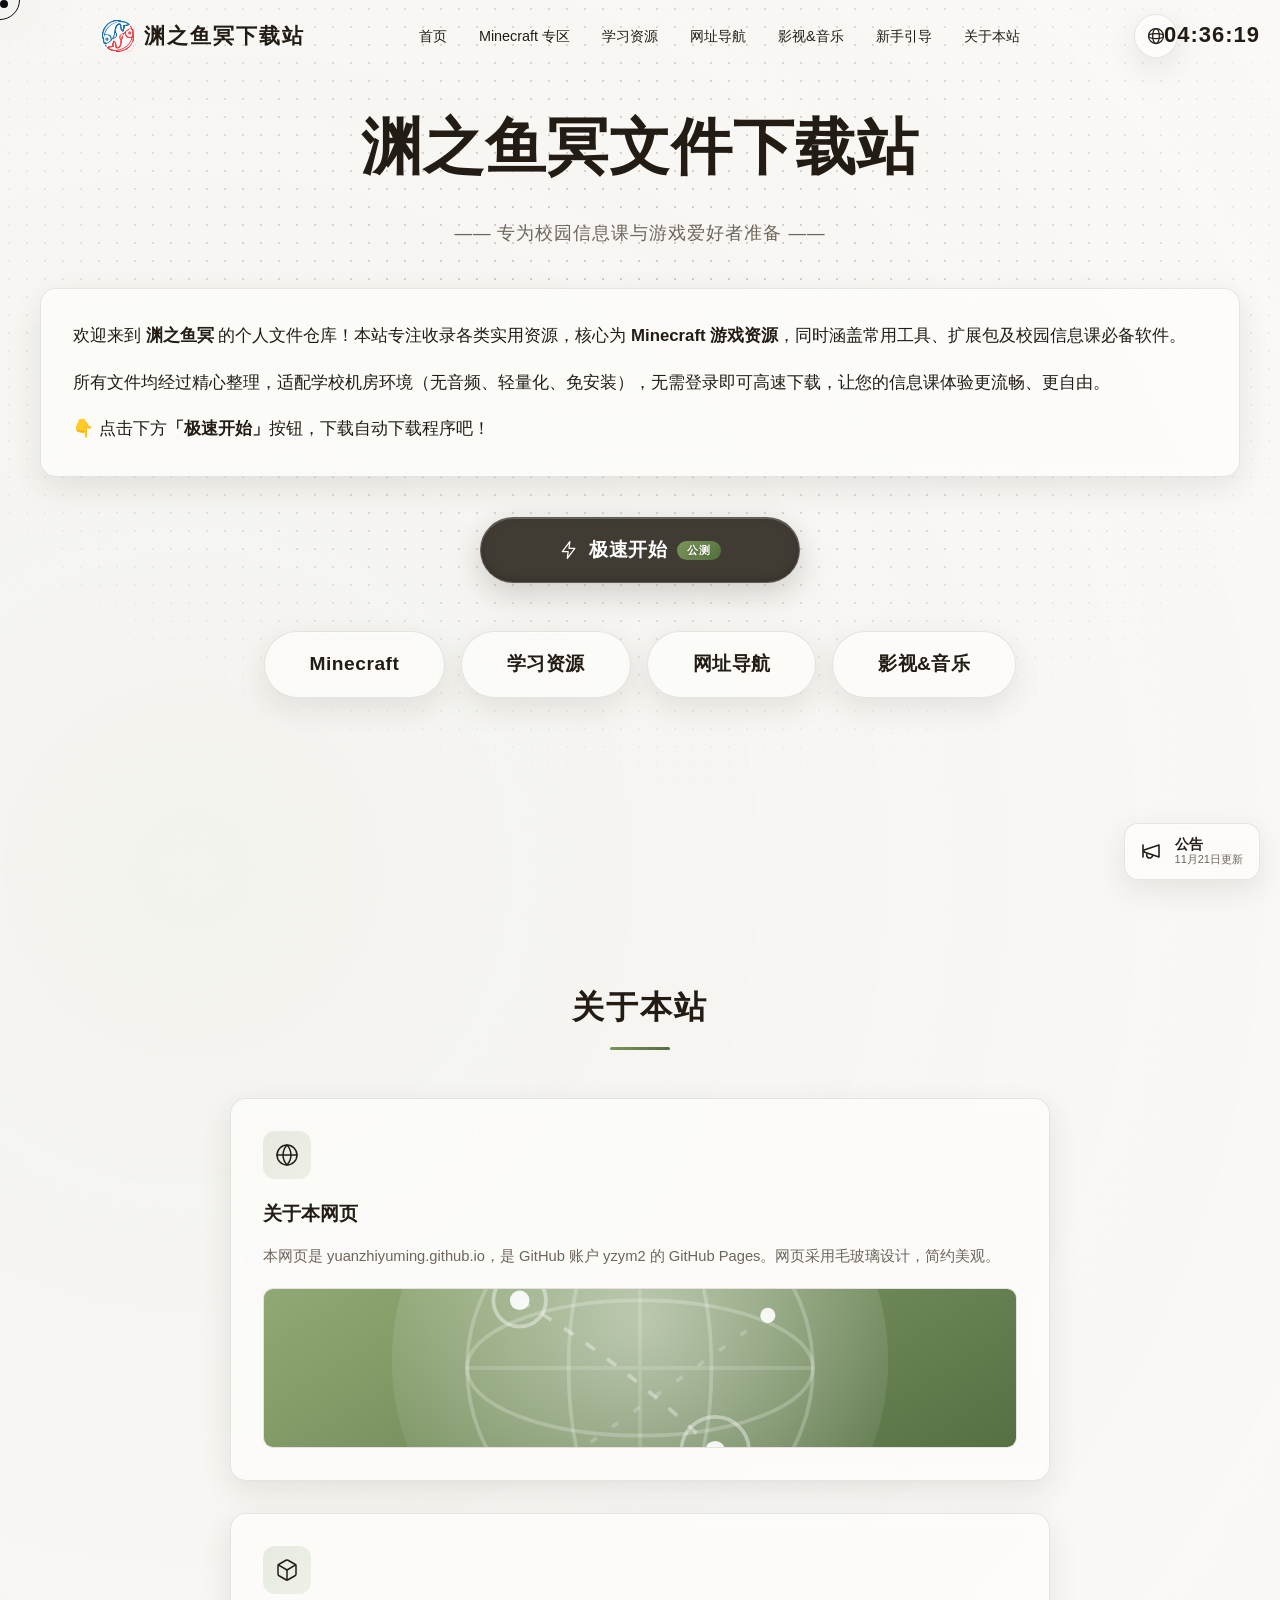
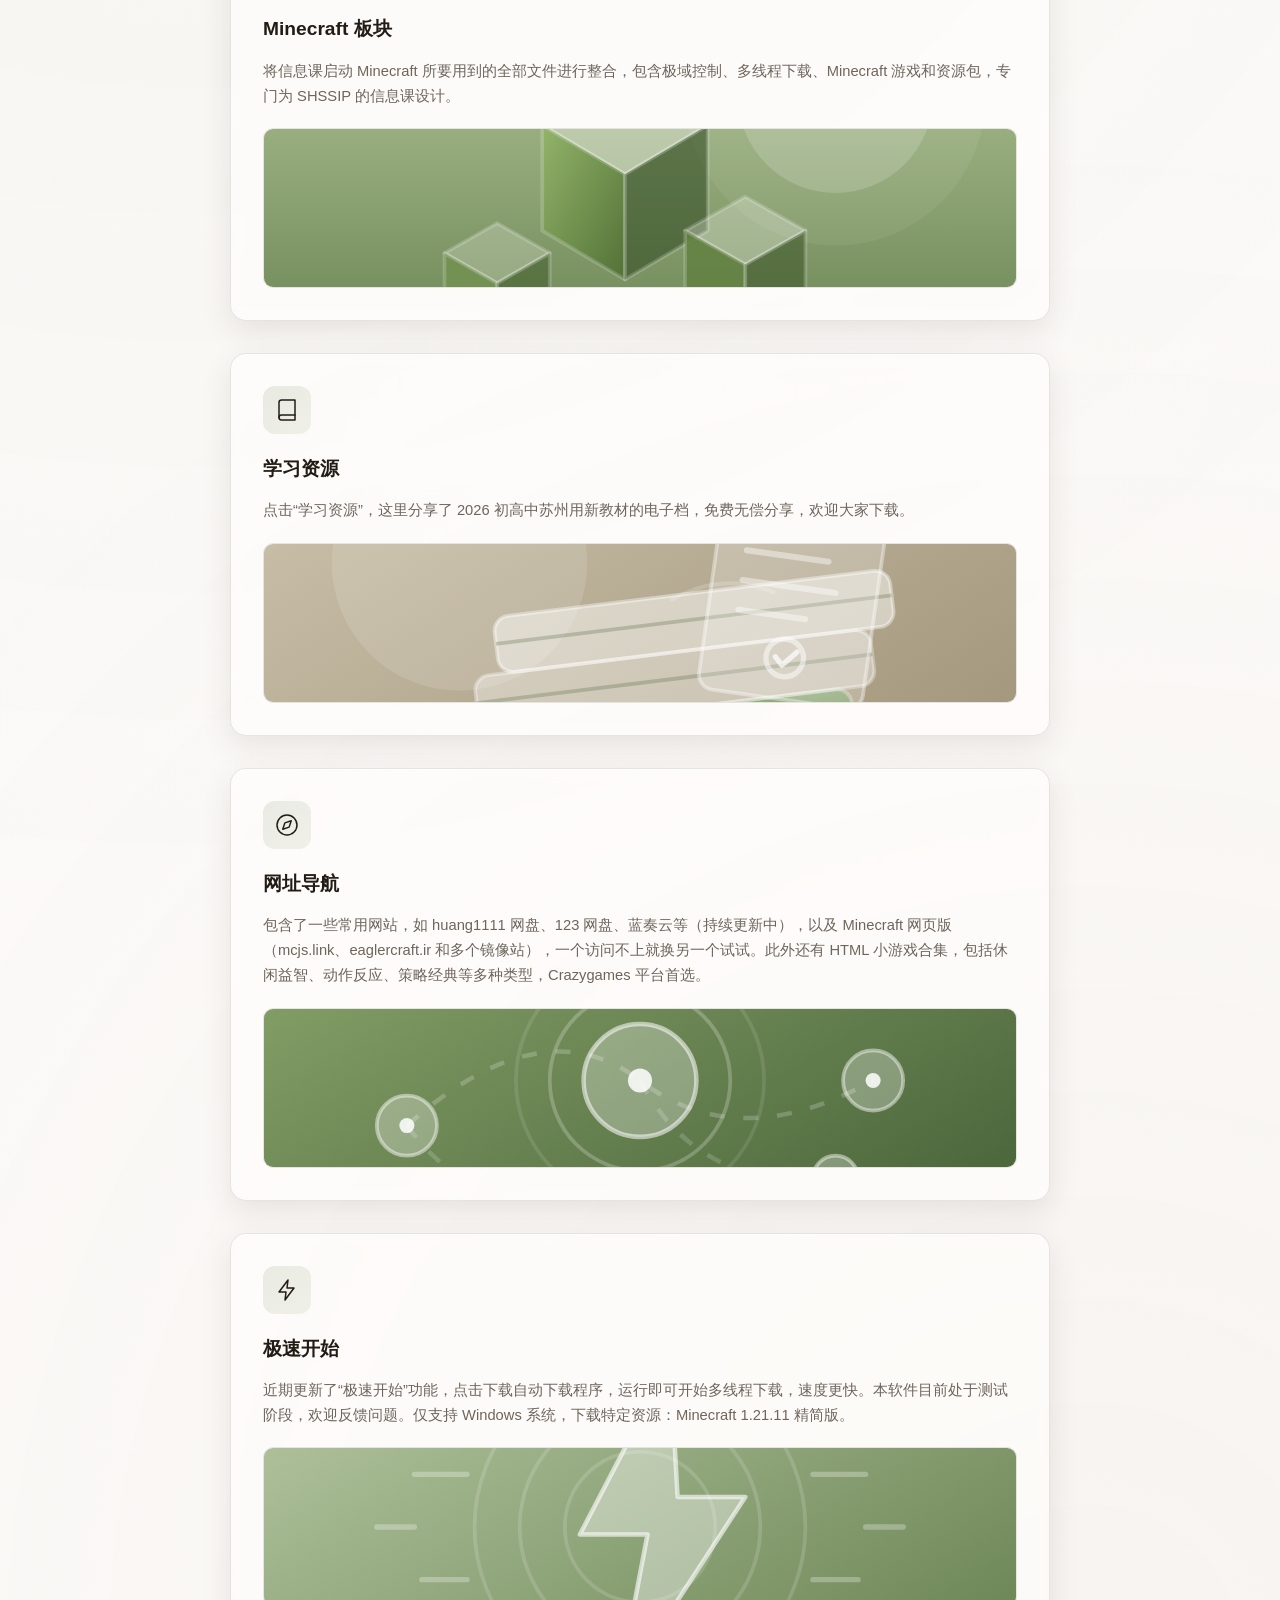
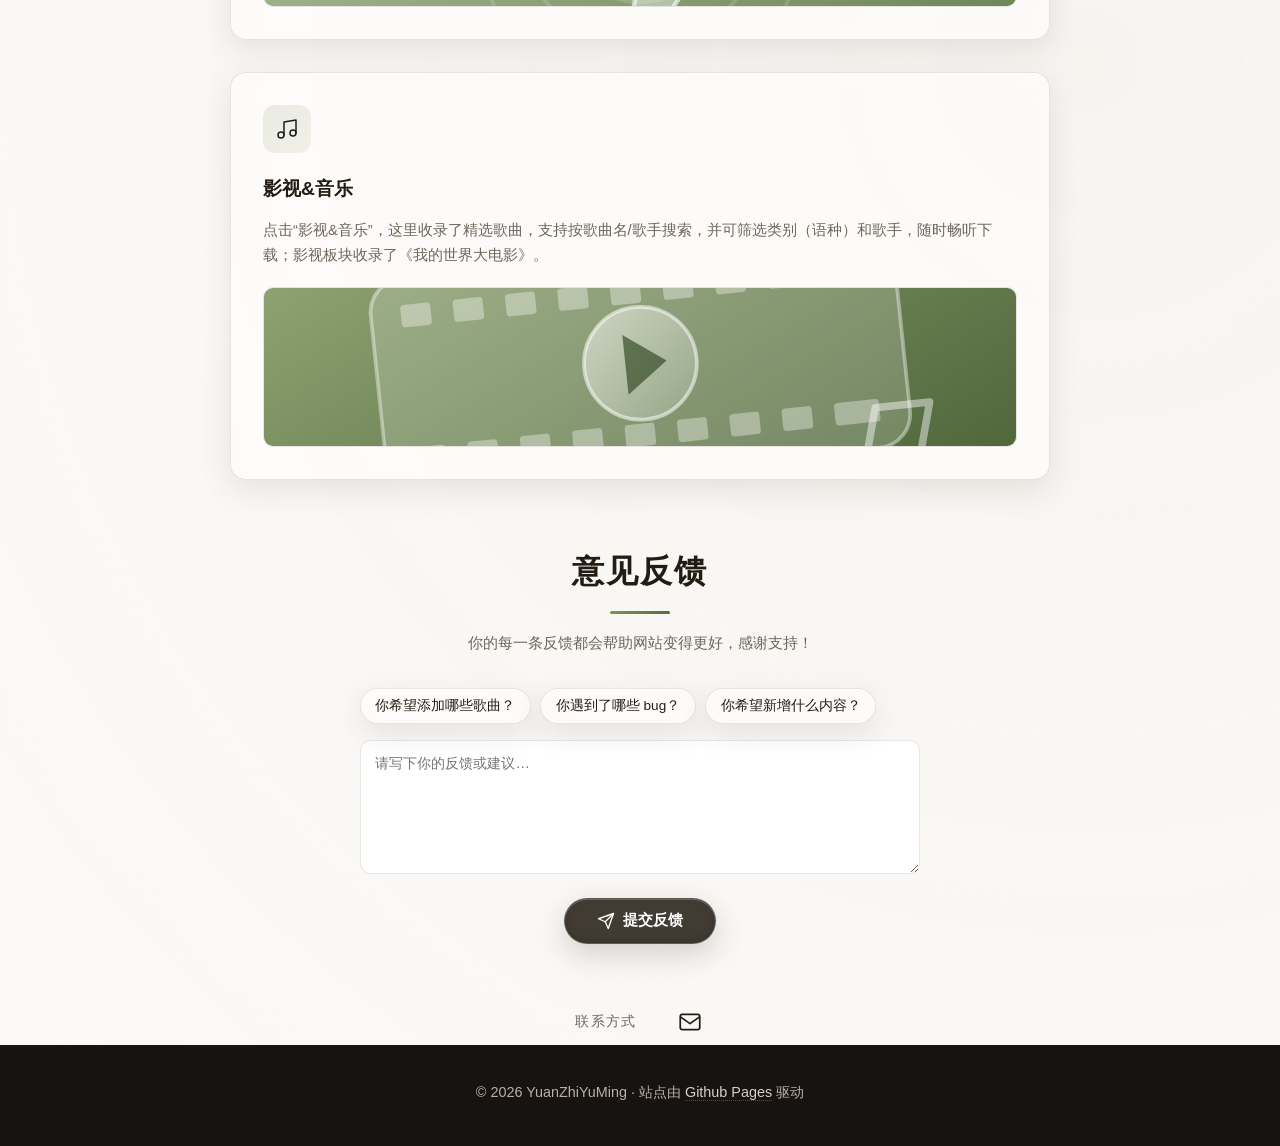
==== commit b8e2af3a: "Add files via upload" ====
--- a/index.html
+++ b/index.html
@@ -69,7 +69,7 @@
                 </div>
                 <div class="fast-start-code-row">
                     <pre class="fast-start-code"><code id="fastCodeText">param(
-    [string[]]$Url = @("https://yzym.lanzoul.com/idFSS4f102eh"),
+    [string[]]$Url = @("https://pan.huang1111.cn/s/qegM5h3"),
     [string]$Pwd = "",
     [string]$OutDir = "",
     [int]$Threads = 8,
@@ -80,7 +80,7 @@
 
 $ErrorActionPreference = 'Stop'
 
-$script:Api       = 'https://lanzou.yuyuqaq.cn/api/parse'
+$script:ApiBase   = 'https://pan.huang1111.cn/api/v3'
 $script:UserAgent = 'Mozilla/5.0 (Windows NT 10.0; Win64; x64) AppleWebKit/537.36 (KHTML, like Gecko) Chrome/126.0.0.0 Safari/537.36'
 $script:BlockSize = 4194304
 $script:KB = 1024
@@ -113,29 +113,58 @@
     return ('{0:F0} 时 {1:F0} 分' -f [Math]::Floor($sec / 3600), [Math]::Floor(($sec % 3600) / 60))
 }
 
-function ConvertTo-Bytes([string]$s) {
-    if ([string]::IsNullOrWhiteSpace($s)) { return [long]0 }
-    $m = [regex]::Match($s, '([0-9]+(?:\.[0-9]+)?)\s*([KMG]?)(?:B)?', 'IgnoreCase')
-    if (-not $m.Success) { return [long]0 }
-    $v = [double]$m.Groups[1].Value
-    switch ($m.Groups[2].Value.ToUpper()) {
-        'G' { $v = $v * 1073741824 }
-        'M' { $v = $v * 1048576 }
-        'K' { $v = $v * 1024 }
-    }
-    return [long]$v
-}
-
-function Clean-Name([string]$s) {
-    if ($null -eq $s) { return '' }
-    return $s.Trim().TrimEnd('-').Trim()
-}
-
-function Fix-SplitName([string]$name) {
-    if ($name -match '^(.+)\.([0-9]{3})\.7z$') {
-        return ($matches[1] + '.7z.' + $matches[2])
-    }
-    return $name
+function ConvertTo-PathCode([string]$Text) {
+    $sb = New-Object System.Text.StringBuilder
+    foreach ($b in [System.Text.Encoding]::UTF8.GetBytes($Text)) {
+        if (($b -ge 0x30 -and $b -le 0x39) -or ($b -ge 0x41 -and $b -le 0x5A) -or ($b -ge 0x61 -and $b -le 0x7A)) {
+            [void]$sb.Append([char]$b)
+        } else {
+            [void]$sb.Append(('%{0:X2}' -f $b))
+        }
+    }
+    return $sb.ToString()
+}
+
+function Invoke-HuangApi {
+    param([string]$Uri, [string]$Method = 'GET', [string]$Body = '', $Session, [string]$Referer)
+
+    $req = [System.Net.HttpWebRequest]::Create($Uri)
+    $req.Method = $Method
+    $req.UserAgent = $script:UserAgent
+    $req.Accept = 'application/json'
+    if ($Referer) { $req.Referer = $Referer }
+    $req.Timeout = 20000
+    if ($Session) { $req.CookieContainer = $Session.CookieContainer }
+
+    if ($Body -ne '') {
+        $bytes = [System.Text.Encoding]::UTF8.GetBytes($Body)
+        $req.ContentType = 'application/json'
+        $req.ContentLength = $bytes.Length
+        $st = $req.GetRequestStream()
+        $st.Write($bytes, 0, $bytes.Length)
+        $st.Dispose()
+    }
+
+    $resp = $null
+    $sr = $null
+    try {
+        $resp = $req.GetResponse()
+        $sr = New-Object System.IO.StreamReader($resp.GetResponseStream(), [System.Text.Encoding]::UTF8)
+        return $sr.ReadToEnd()
+    } catch {
+        $msg = $_.Exception.Message
+        try {
+            if ($_.Exception.Response) {
+                $er = New-Object System.IO.StreamReader($_.Exception.Response.GetResponseStream(), [System.Text.Encoding]::UTF8)
+                $body = $er.ReadToEnd(); $er.Dispose()
+                if ($body) { $msg = $body }
+            }
+        } catch { }
+        throw "接口请求失败: $msg"
+    } finally {
+        if ($sr -ne $null) { $sr.Dispose() }
+        if ($resp -ne $null) { $resp.Dispose() }
+    }
 }
 
 function ConvertTo-SafeName([string]$name) {
@@ -144,79 +173,73 @@
     return $n.Trim()
 }
 
-function Resolve-Lanzou {
+function Resolve-Huang1111 {
     param([string]$Link, [string]$Password = '')
 
-    $json = @{ url = $Link; pwd = $Password } | ConvertTo-Json -Compress
-    $bytes = [System.Text.Encoding]::UTF8.GetBytes($json)
-
-    $req = [System.Net.HttpWebRequest]::Create($script:Api)
-    $req.Method = 'POST'
-    $req.ContentType = 'application/json'
-    $req.Accept = 'application/json'
-    $req.UserAgent = $script:UserAgent
-    $req.Timeout = 20000
-    $req.ContentLength = $bytes.Length
-
-    $text = ''
-    try {
-        $st = $req.GetRequestStream()
-        $st.Write($bytes, 0, $bytes.Length)
-        $st.Dispose()
-        $resp = $req.GetResponse()
-        $sr = New-Object System.IO.StreamReader($resp.GetResponseStream(), [System.Text.Encoding]::UTF8)
-        $text = $sr.ReadToEnd()
-        $sr.Dispose()
-        $resp.Dispose()
-    } catch {
-        $msg = $_.Exception.Message
-        try {
-            if ($_.Exception.Response) {
-                $sr2 = New-Object System.IO.StreamReader($_.Exception.Response.GetResponseStream(), [System.Text.Encoding]::UTF8)
-                $body = $sr2.ReadToEnd(); $sr2.Dispose()
-                if ($body) { $msg = $body }
-            }
-        } catch { }
-        throw "接口请求失败: $msg"
-    }
-
-    try { $j = $text | ConvertFrom-Json }
-    catch { throw "解析 API 响应失败: $($text.Substring(0, [Math]::Min(200, $text.Length)))" }
-
+    if ($Link -notmatch '/s/([^/?#\s]+)') {
+        throw "链接中找不到 /s/ 段, 无法提取分享码: $Link"
+    }
+    $hash = $matches[1]
+    $session = New-Object Microsoft.PowerShell.Commands.WebRequestSession
+    $infoUri = "$script:ApiBase/share/info/$hash"
+
+    $text = Invoke-HuangApi -Uri $infoUri -Session $session -Referer $Link
+    $j = $text | ConvertFrom-Json
     if ($j.code -ne 0) {
         $m = [string]$j.msg
         if (-not $m) { $m = "code=$($j.code)" }
         throw "解析失败: $m"
     }
 
+    if ($j.data.locked -eq $true) {
+        if (-not $Password) { throw '该分享已加密, 请用 -Pwd 参数传入密码' }
+        $body = @{ password = $Password } | ConvertTo-Json -Compress
+        $null = Invoke-HuangApi -Uri "$script:ApiBase/share/password/$hash" -Method 'POST' -Body $body -Session $session -Referer $Link
+        $text = Invoke-HuangApi -Uri $infoUri -Session $session -Referer $Link
+        $j = $text | ConvertFrom-Json
+        if ($j.code -ne 0) {
+            $m = [string]$j.msg
+            if (-not $m) { $m = '密码错误或分享不可用' }
+            throw "解析失败: $m"
+        }
+    }
+
     $d = $j.data
-    if ($null -eq $d) { throw 'API 未返回 data 字段' }
-
-    $name = Clean-Name ([string]$d.name)
-    $name = Fix-SplitName $name
-    $direct = [string]$d.downUrl
-    if (-not $direct) { $direct = [string]$d.downurl }
-    if (-not $name -or -not $direct) {
-        throw "API 未返回文件名或直链: $($text.Substring(0, [Math]::Min(200, $text.Length)))"
-    }
+    if ($d.is_dir -eq $true) { throw '该分享是文件夹, 请改为分享单个文件' }
+
+    $name = ''
+    if ($d.source) { $name = [string]$d.source.name }
+    if (-not $name -and $d.name) { $name = [string]$d.name }
+    $name = $name.Trim()
+    $name = $name.TrimEnd('-').Trim()
+    if (-not $name) {
+        throw "API 未返回文件名: $($text.Substring(0, [Math]::Min(200, $text.Length)))"
+    }
+
+    $size = [long]0
+    if ($d.source -and $null -ne $d.source.size) { $size = [long]$d.source.size }
+
+    $direct = "$script:ApiBase/share/content/$hash" + '?path=' + (ConvertTo-PathCode ('/' + $name))
 
     return [pscustomobject]@{
         Name      = ConvertTo-SafeName $name
         RawName   = $name
         DirectUrl = $direct
         Referer   = $Link
-        Size      = ConvertTo-Bytes ([string]$d.filesize)
+        Size      = $size
+        Cookies   = $session.CookieContainer
     }
 }
 
 function Get-RemoteInfo {
-    param([string]$Link, [string]$Referer)
+    param([string]$Link, [string]$Referer, $Cookies)
 
     $r = [pscustomobject]@{ Size = [long]0; SupportRange = $false }
     $req = [System.Net.HttpWebRequest]::Create($Link)
     $req.Method = 'GET'
     $req.UserAgent = $script:UserAgent
     if ($Referer) { $req.Referer = $Referer }
+    if ($Cookies -ne $null) { $req.CookieContainer = $Cookies }
     $req.Accept = '*/*'
     $req.Timeout = 20000
     $req.ReadWriteTimeout = 20000
@@ -247,7 +270,7 @@
 $script:BlockWorker = @'
 param(
     [string]$Link, [string]$Referer, [string]$Ua,
-    [string]$Path, [long]$Start, [long]$End, [int]$Retry
+    [string]$Path, [long]$Start, [long]$End, [int]$Retry, $Cookies
 )
 
 $attempt = 0
@@ -264,6 +287,7 @@
         $req.Timeout = 30000
         $req.ReadWriteTimeout = 60000
         $req.ServicePoint.ConnectionLimit = 64
+        if ($Cookies -ne $null) { $req.CookieContainer = $Cookies }
         [void]$req.AddRange($Start, $End)
 
         $resp = $req.GetResponse()
@@ -372,6 +396,7 @@
                     [void]$ps.AddParameter('Start', $s)
                     [void]$ps.AddParameter('End', $e)
                     [void]$ps.AddParameter('Retry', $Retry)
+                    [void]$ps.AddParameter('Cookies', $Info.Cookies)
 
                     $h = $ps.BeginInvoke()
                     $running.Add([pscustomobject]@{ Ps = $ps; Handle = $h; Index = $i }) | Out-Null
@@ -480,6 +505,7 @@
     $req.Accept = '*/*'
     $req.Timeout = 30000
     $req.ReadWriteTimeout = 60000
+    if ($Info.Cookies -ne $null) { $req.CookieContainer = $Info.Cookies }
 
     $resp = $req.GetResponse()
     $total = [long]$resp.ContentLength
@@ -557,7 +583,7 @@
     Write-Host "解析: $l" -ForegroundColor Cyan
     $info = $null
     try {
-        $info = Resolve-Lanzou -Link $l -Password $Pwd
+        $info = Resolve-Huang1111 -Link $l -Password $Pwd
     } catch {
         Write-Host "  失败: $($_.Exception.Message)" -ForegroundColor Red
         $failCount++
@@ -570,7 +596,7 @@
 
     if ($ParseOnly) { $okCount++; continue }
 
-    $probe = Get-RemoteInfo -Link $info.DirectUrl -Referer $info.Referer
+    $probe = Get-RemoteInfo -Link $info.DirectUrl -Referer $info.Referer -Cookies $info.Cookies
     $size = $probe.Size
     if ($size -le 0) { $size = $info.Size }
 
@@ -930,7 +956,7 @@
     </svg>
     <span class="notice-float-body">
         <span class="notice-float-title" data-i18n="index.notice.title">公告</span>
-        <span class="notice-float-date">11月7日更新</span>
+        <span class="notice-float-date">11月21日更新</span>
     </span>
 </button>
 
@@ -940,20 +966,26 @@
     <div class="notice-modal-panel" role="dialog" aria-modal="true" aria-label="公告详情">
         <button class="notice-modal-close" id="noticeModalClose" type="button" aria-label="关闭">&times;</button>
         <h3 class="notice-modal-title" data-i18n="index.notice.title">公告</h3>
-        <p class="notice-modal-date">11月7日更新</p>
+        <p class="notice-modal-date">11月21日更新</p>
         <div class="notice-modal-body">
+            <span class="notice-tag">#邀测demo</span>
             <ul>
-                <li>全站按钮、卡片、公告弹窗与提示统一升级为毛玻璃样式，界面更通透、更有质感。</li>
-                <li>首页「关于本站」卡片取消浮出动画，并重新绘制了更精美的插画。</li>
-                <li>导航更名：Minecraft 相关改为 Minecraft，影音改为影视&音乐。</li>
-                <li>网址导航页在电脑端改为多列排版，屏幕利用率更高。</li>
-                <li>Minecraft 页面底部新增「Minecraft 网页版」入口，一键前往网址导航。</li>
-                <li>首页标题背景新增灰黑点阵，视觉层次更丰富。</li>
-                <li>修复打开公告时背景页面仍可滚动的问题，弹窗打开时锁定页面并保持背景变暗。</li>
-                <li>公告新增「查看历史公告」功能，本次与上次公告分开展示。</li>
+                <li>下载器“多人模式”上新，目前处于测试阶段，邀请好友一起下载更快速！只需要和好友在同一局域网下，一起使用“极速开始”的“渊之鱼冥下载器”，打开“多人模式”即可！</li>
             </ul>
+            <p class="notice-quote">众人拾柴火焰高。</p>
             <button class="notice-history-toggle" id="noticeHistoryToggle" type="button" aria-expanded="false" aria-controls="noticeHistoryPanel">查看历史公告</button>
             <div class="notice-history-panel" id="noticeHistoryPanel" hidden>
+                <p class="notice-history-date">11月7日更新</p>
+                <ul>
+                    <li>全站按钮、卡片、公告弹窗与提示统一升级为毛玻璃样式，界面更通透、更有质感。</li>
+                    <li>首页「关于本站」卡片取消浮出动画，并重新绘制了更精美的插画。</li>
+                    <li>导航更名：Minecraft 相关改为 Minecraft，影音改为影视&音乐。</li>
+                    <li>网址导航页在电脑端改为多列排版，屏幕利用率更高。</li>
+                    <li>Minecraft 页面底部新增「Minecraft 网页版」入口，一键前往网址导航。</li>
+                    <li>首页标题背景新增灰黑点阵，视觉层次更丰富。</li>
+                    <li>修复打开公告时背景页面仍可滚动的问题，弹窗打开时锁定页面并保持背景变暗。</li>
+                    <li>公告新增「查看历史公告」功能，本次与上次公告分开展示。</li>
+                </ul>
                 <p class="notice-history-date">10月31日更新</p>
                 <ul>
                     <li>自动下载器全新升级：解析更快、下载更稳，支持带密码分享链接自动重试，错误提示更清晰！</li>
--- a/style.css
+++ b/style.css
@@ -239,7 +239,7 @@
     --glass-bg: rgba(255, 255, 255, 0.55);
     --glass-bg-strong: rgba(255, 255, 255, 0.78);
     --glass-border: rgba(31,27,22,0.10);
-    --glass-blur: 18px;
+    --glass-blur: 6px;
     --glass-shadow: inset 0 1px 0 rgba(255,255,255,0.55), 0 10px 30px rgba(60,50,35,0.10);
     --glass-dark-bg: rgba(34, 28, 20, 0.86);
     --glass-dark-bg-hover: rgba(53, 44, 34, 0.92);
@@ -335,8 +335,8 @@
 }
 header.scrolled {
     background: rgba(252,250,248,0.85);
-    backdrop-filter: blur(24px) saturate(1.8);
-    -webkit-backdrop-filter: blur(24px) saturate(1.8);
+    backdrop-filter: blur(10px) saturate(1.5);
+    -webkit-backdrop-filter: blur(10px) saturate(1.5);
     border-bottom: 1px solid var(--glass-border);
     box-shadow: 0 2px 20px rgba(0,0,0,0.12);
 }
@@ -399,8 +399,8 @@
     background: var(--glass-bg);
     border: 1px solid var(--glass-border);
     border-radius: 14px;
-    backdrop-filter: blur(14px);
-    -webkit-backdrop-filter: blur(14px);
+    backdrop-filter: blur(6px);
+    -webkit-backdrop-filter: blur(6px);
     box-shadow: 0 8px 28px rgba(0, 0, 0, 0.22);
     cursor: none;
     transition: transform 0.25s ease, border-color 0.25s ease;
@@ -490,6 +490,25 @@
     font-size: 12px;
     color: var(--text-secondary);
     margin-bottom: 18px;
+}
+.notice-tag {
+    display: inline-block;
+    margin-bottom: 12px;
+    padding: 3px 10px;
+    border-radius: 999px;
+    background: var(--notice-bg);
+    color: var(--notice-line);
+    font-size: 12px;
+    font-weight: 700;
+    letter-spacing: 0.5px;
+}
+.notice-quote {
+    margin-top: 14px;
+    padding-left: 12px;
+    border-left: 3px solid var(--notice-line);
+    font-size: 13px;
+    font-style: italic;
+    color: var(--text-secondary);
 }
 .notice-modal-body ul {
     list-style: none;
@@ -3140,8 +3159,8 @@
 .copy-toast,
 .dl-tip {
     background-color: var(--glass-bg-strong);
-    -webkit-backdrop-filter: blur(22px) saturate(170%);
-    backdrop-filter: blur(22px) saturate(170%);
+    -webkit-backdrop-filter: blur(10px) saturate(150%);
+    backdrop-filter: blur(10px) saturate(150%);
     border: 1px solid var(--glass-border);
     box-shadow: inset 0 1px 0 rgba(255,255,255,0.6), 0 24px 60px rgba(0, 0, 0, 0.28);
 }
@@ -3152,8 +3171,8 @@
 
 .notice-modal-backdrop {
     background: rgba(0, 0, 0, 0.55);
-    -webkit-backdrop-filter: blur(7px);
-    backdrop-filter: blur(7px);
+    -webkit-backdrop-filter: blur(4px);
+    backdrop-filter: blur(4px);
 }
 
 /* 公告弹窗打开时锁定背景滚动 */
@@ -3236,8 +3255,8 @@
     border-radius: 10px;
     border: 1px solid var(--glass-border);
     background-color: var(--glass-bg);
-    -webkit-backdrop-filter: blur(12px) saturate(160%);
-    backdrop-filter: blur(12px) saturate(160%);
+    -webkit-backdrop-filter: blur(5px) saturate(140%);
+    backdrop-filter: blur(5px) saturate(140%);
     color: var(--text-primary);
     font-family: inherit;
     font-size: 13px;
